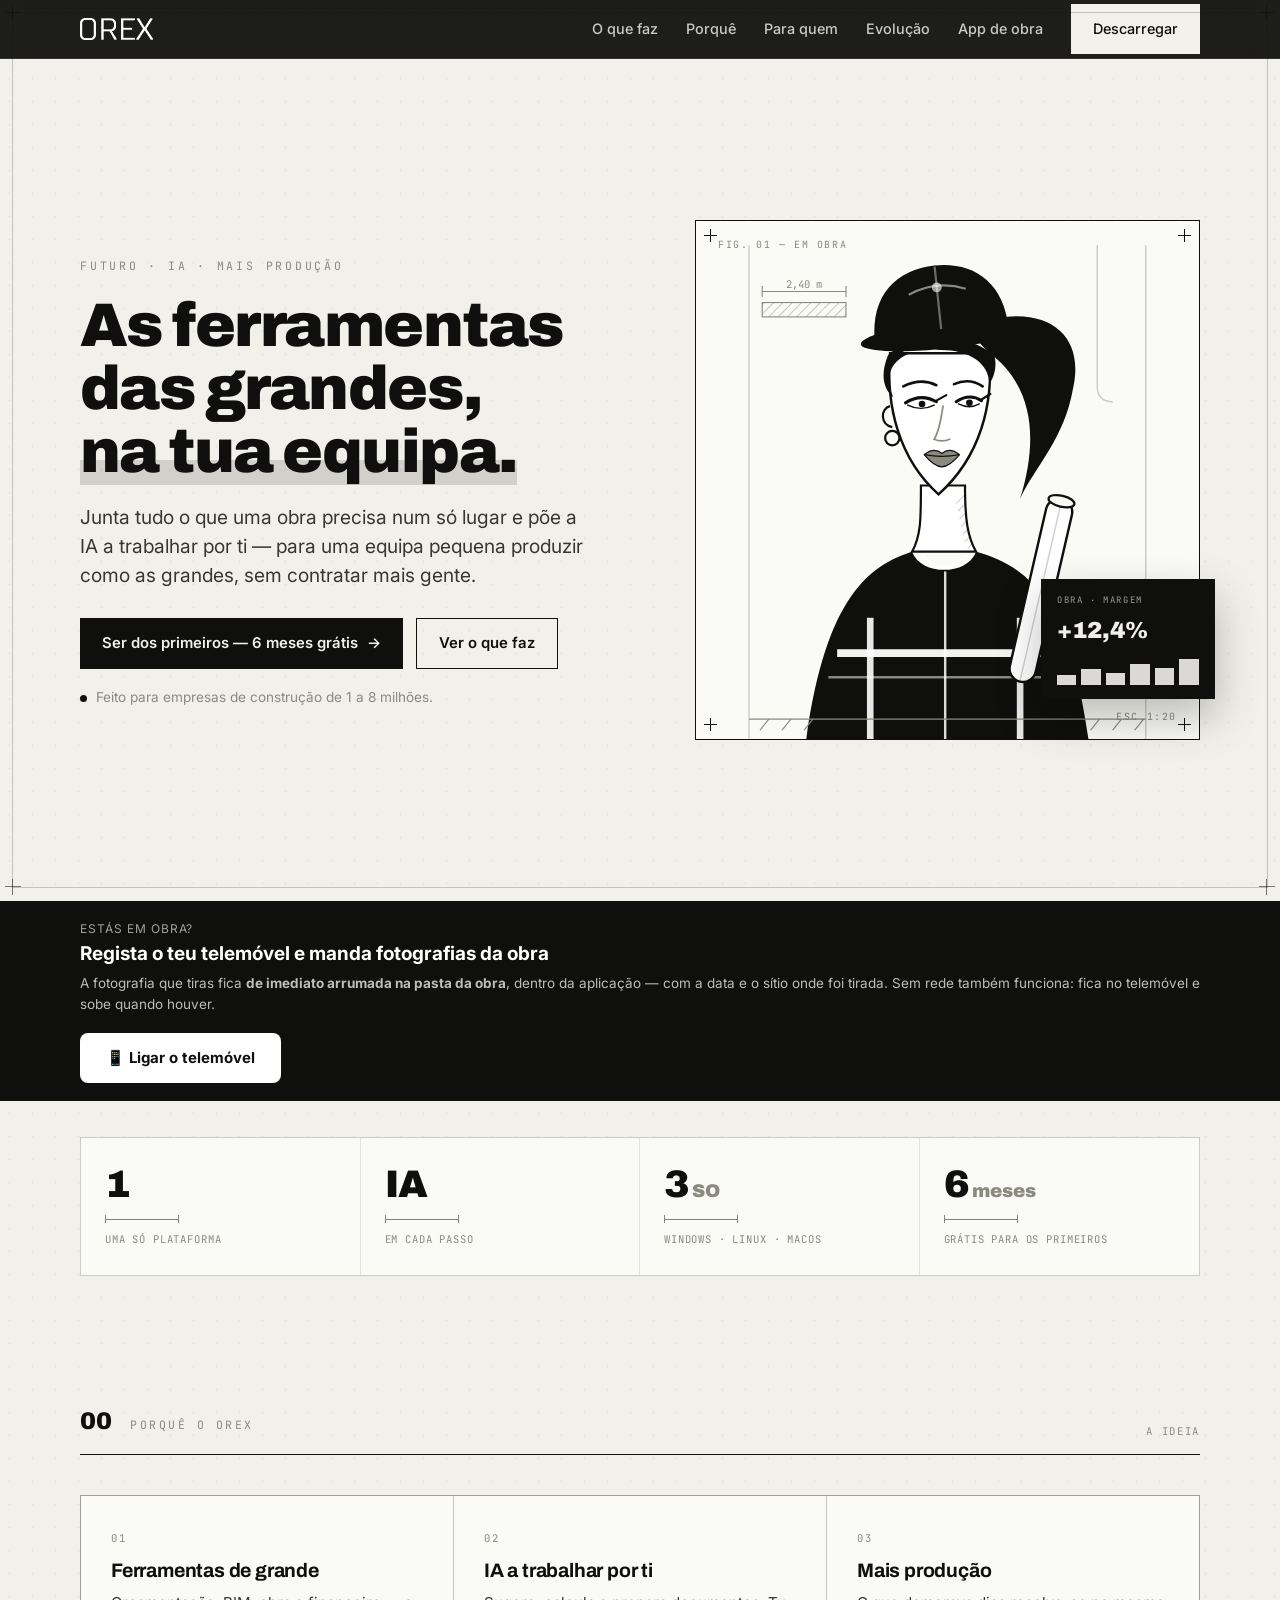
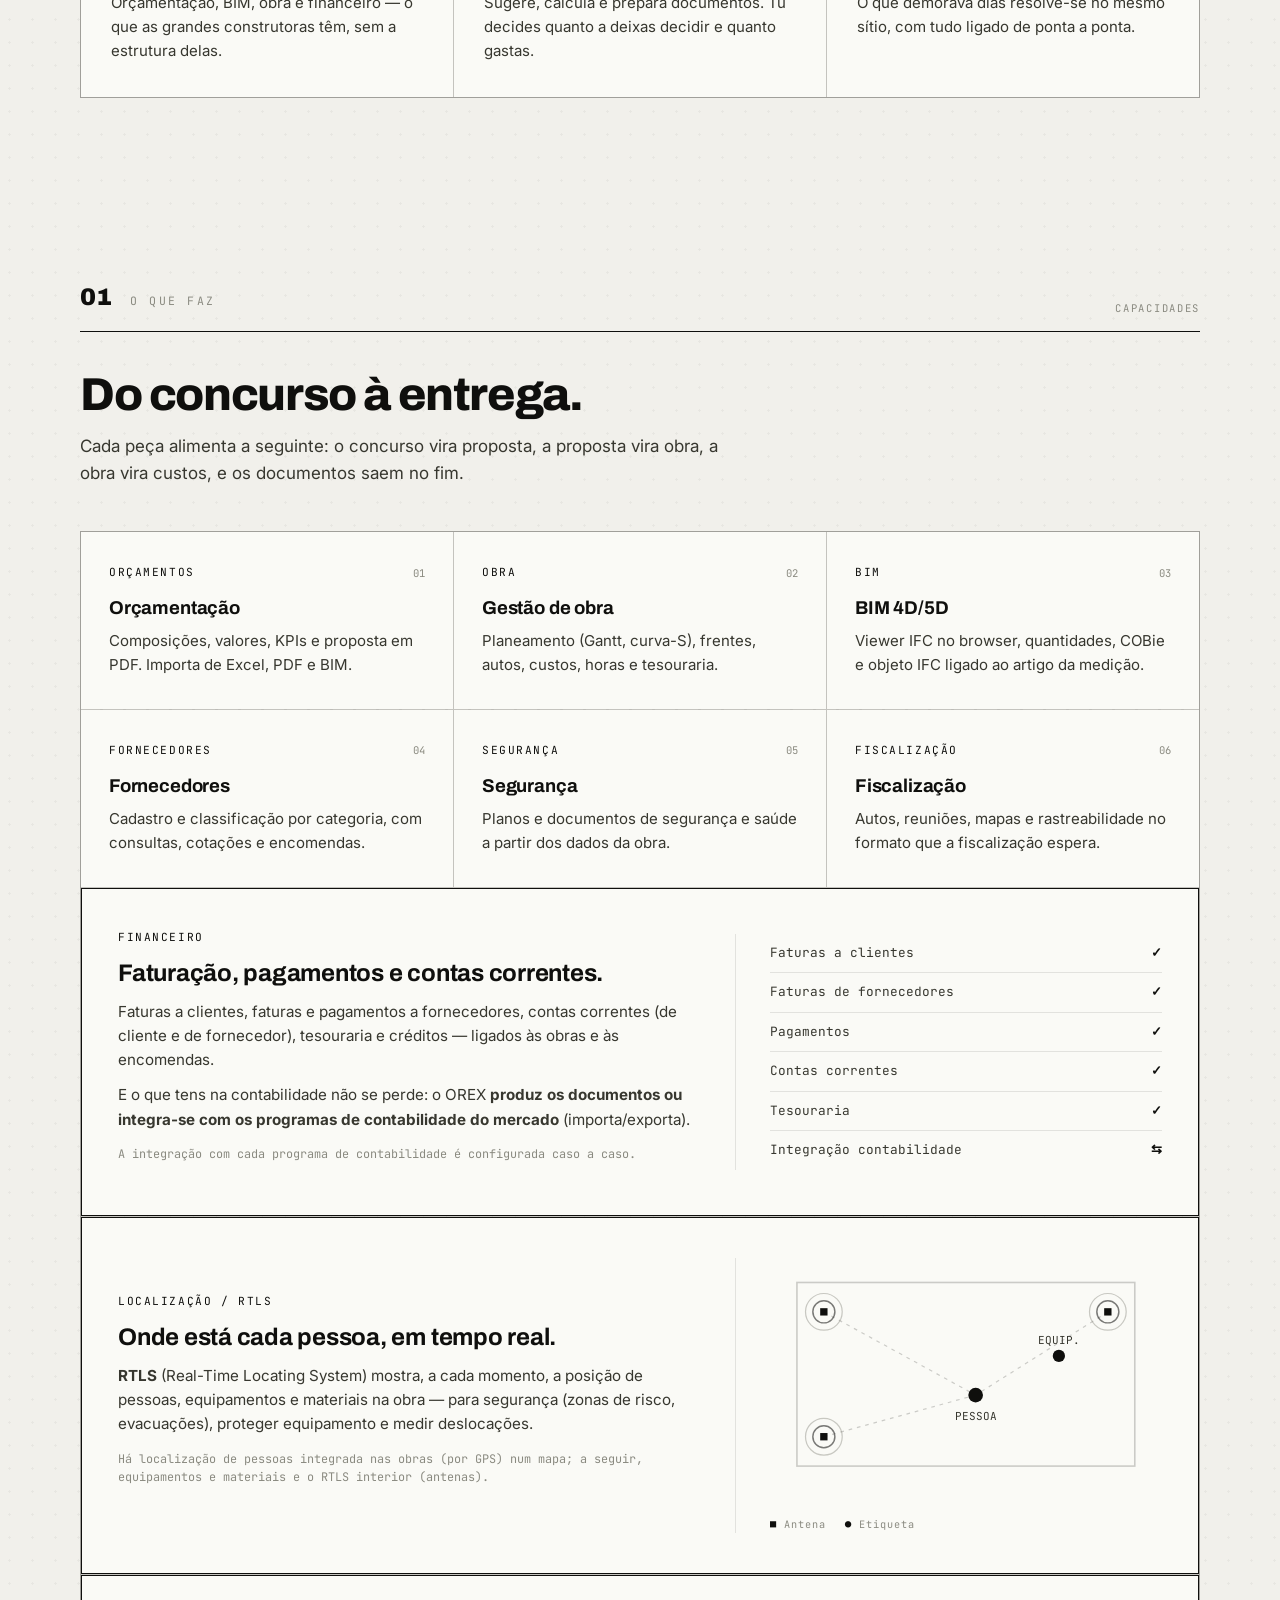
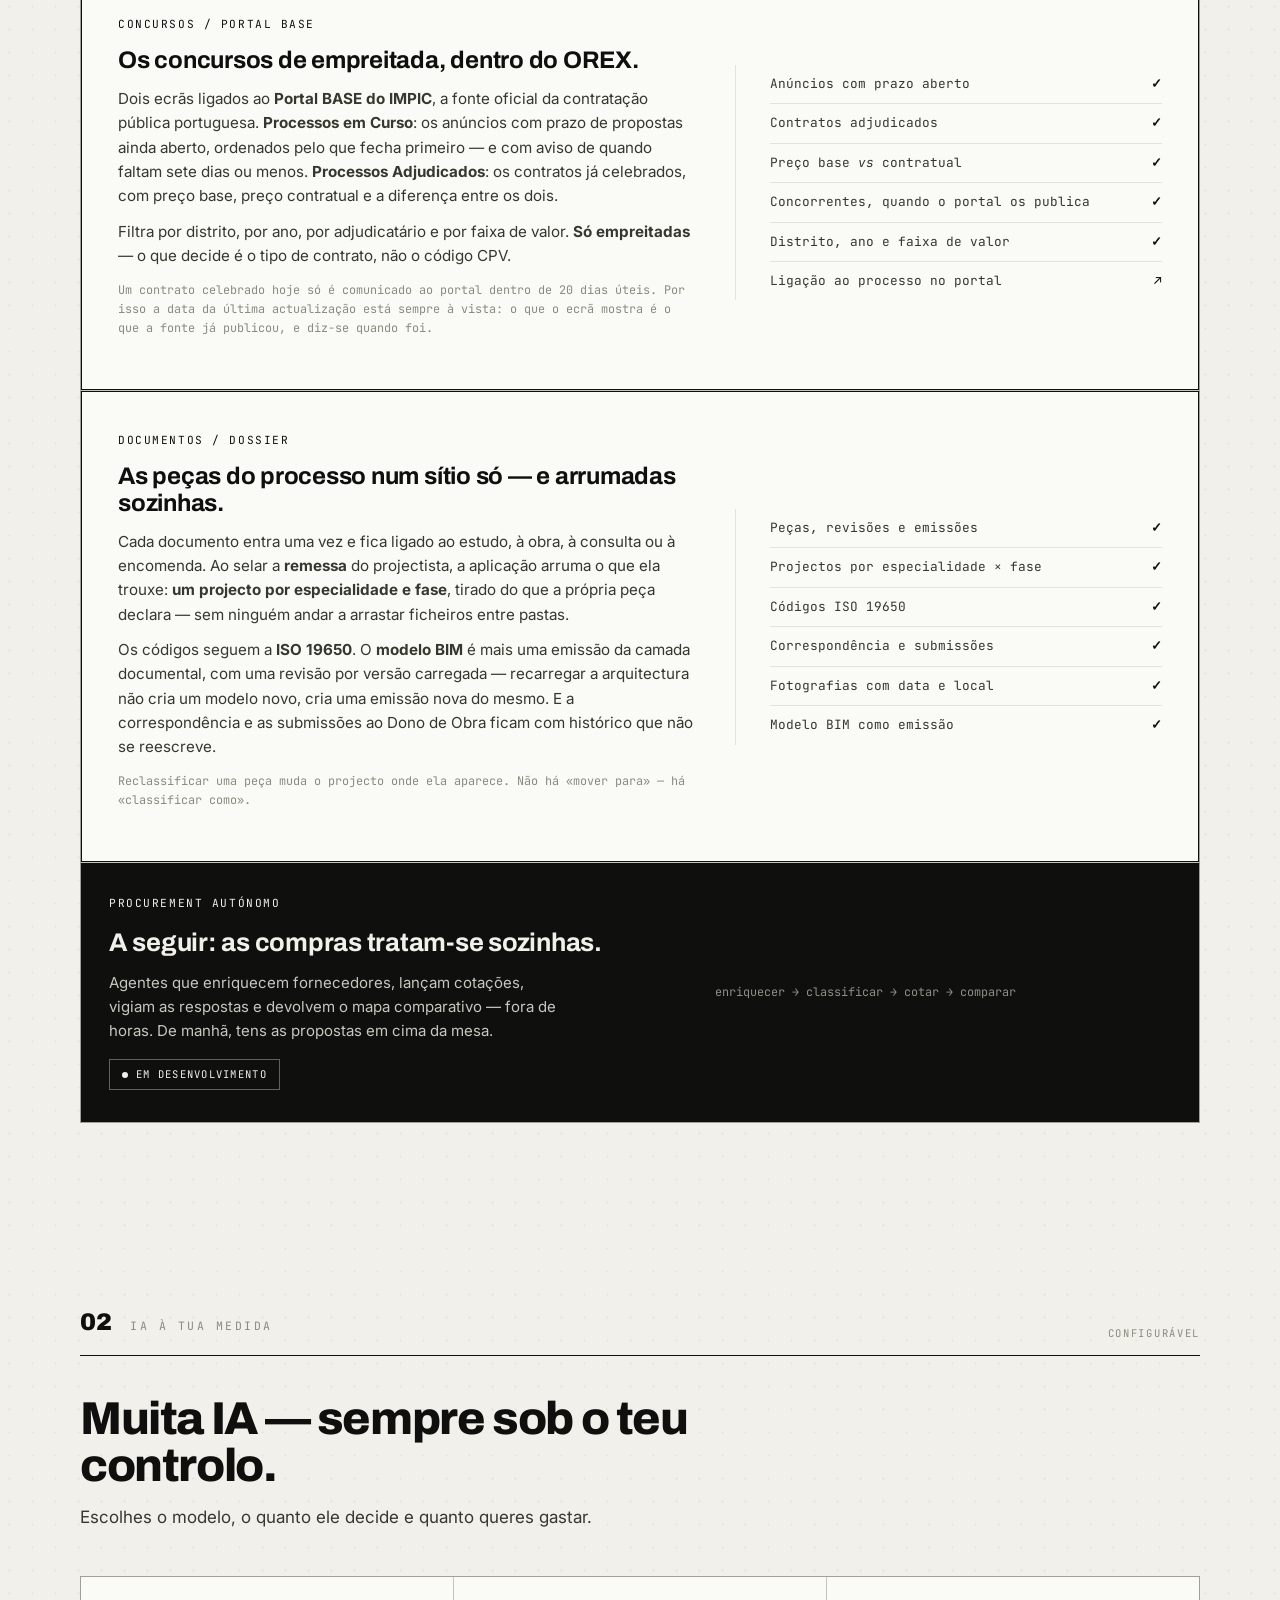
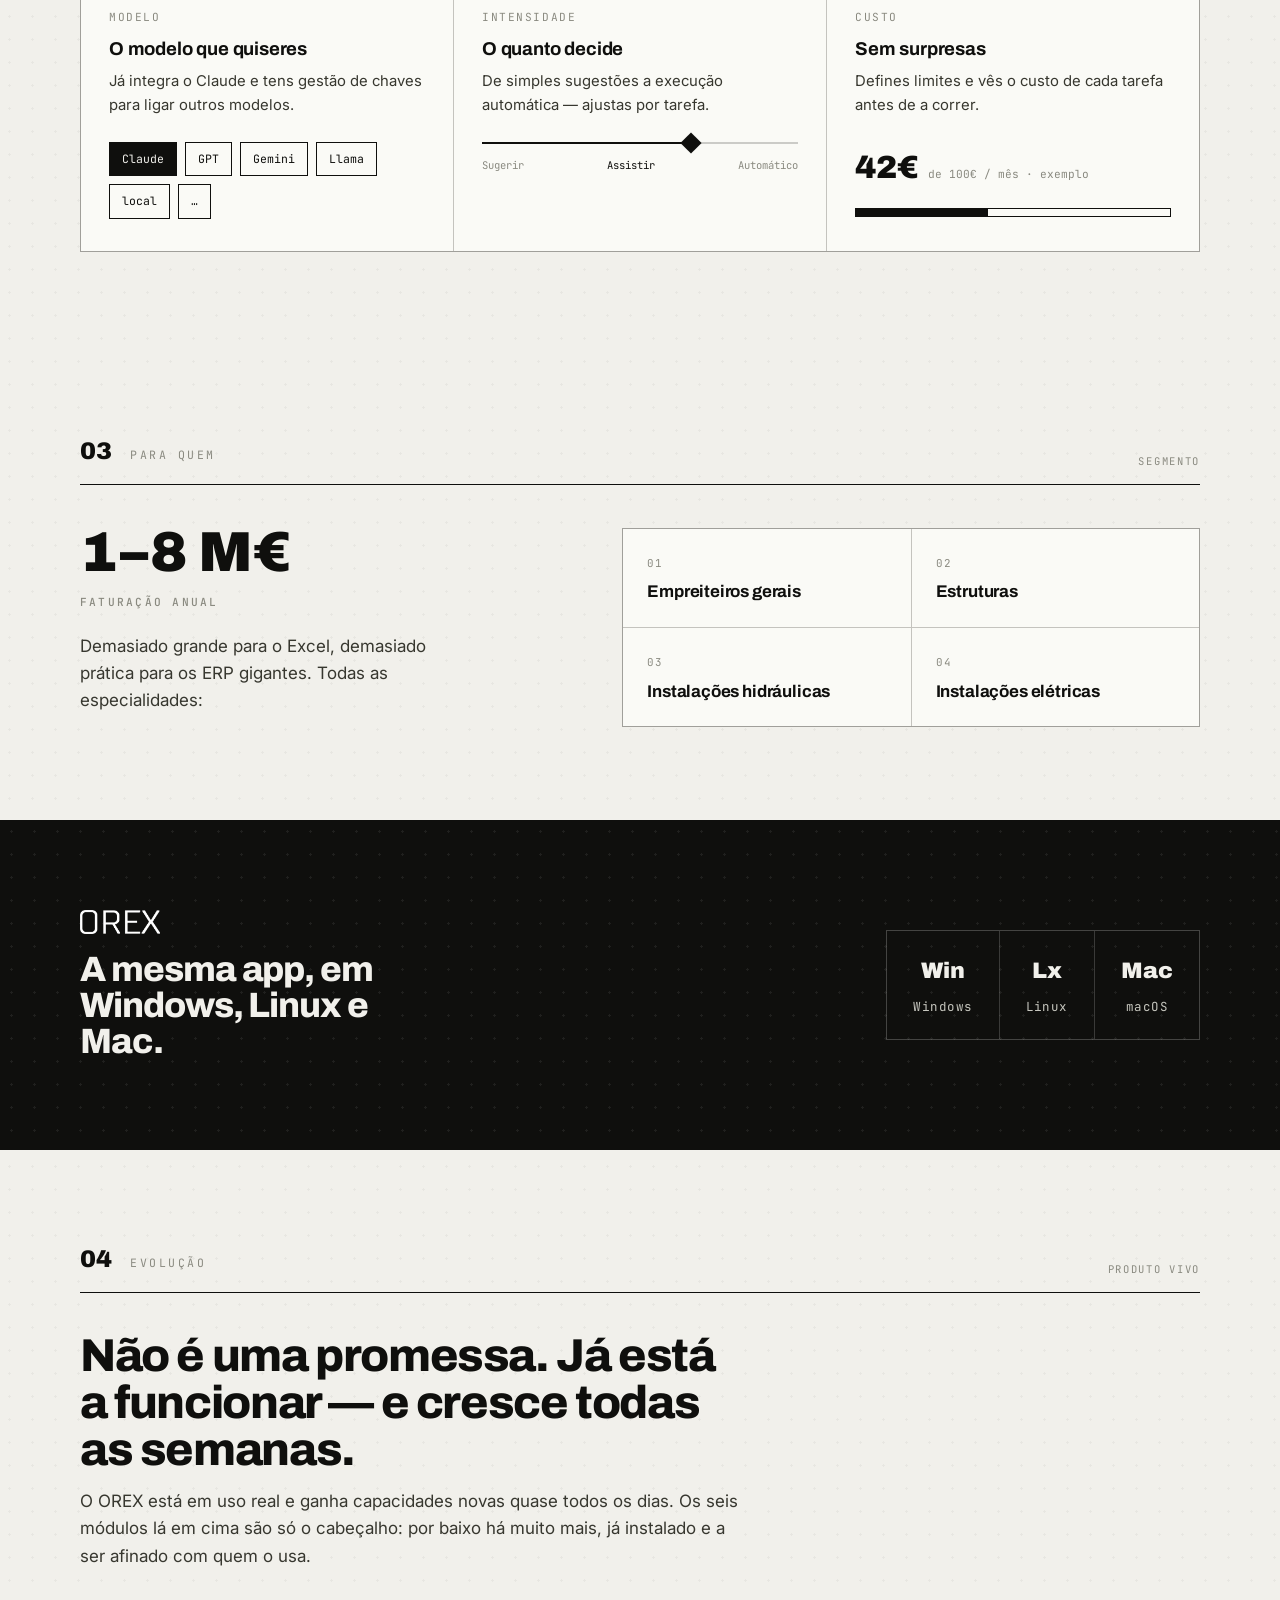
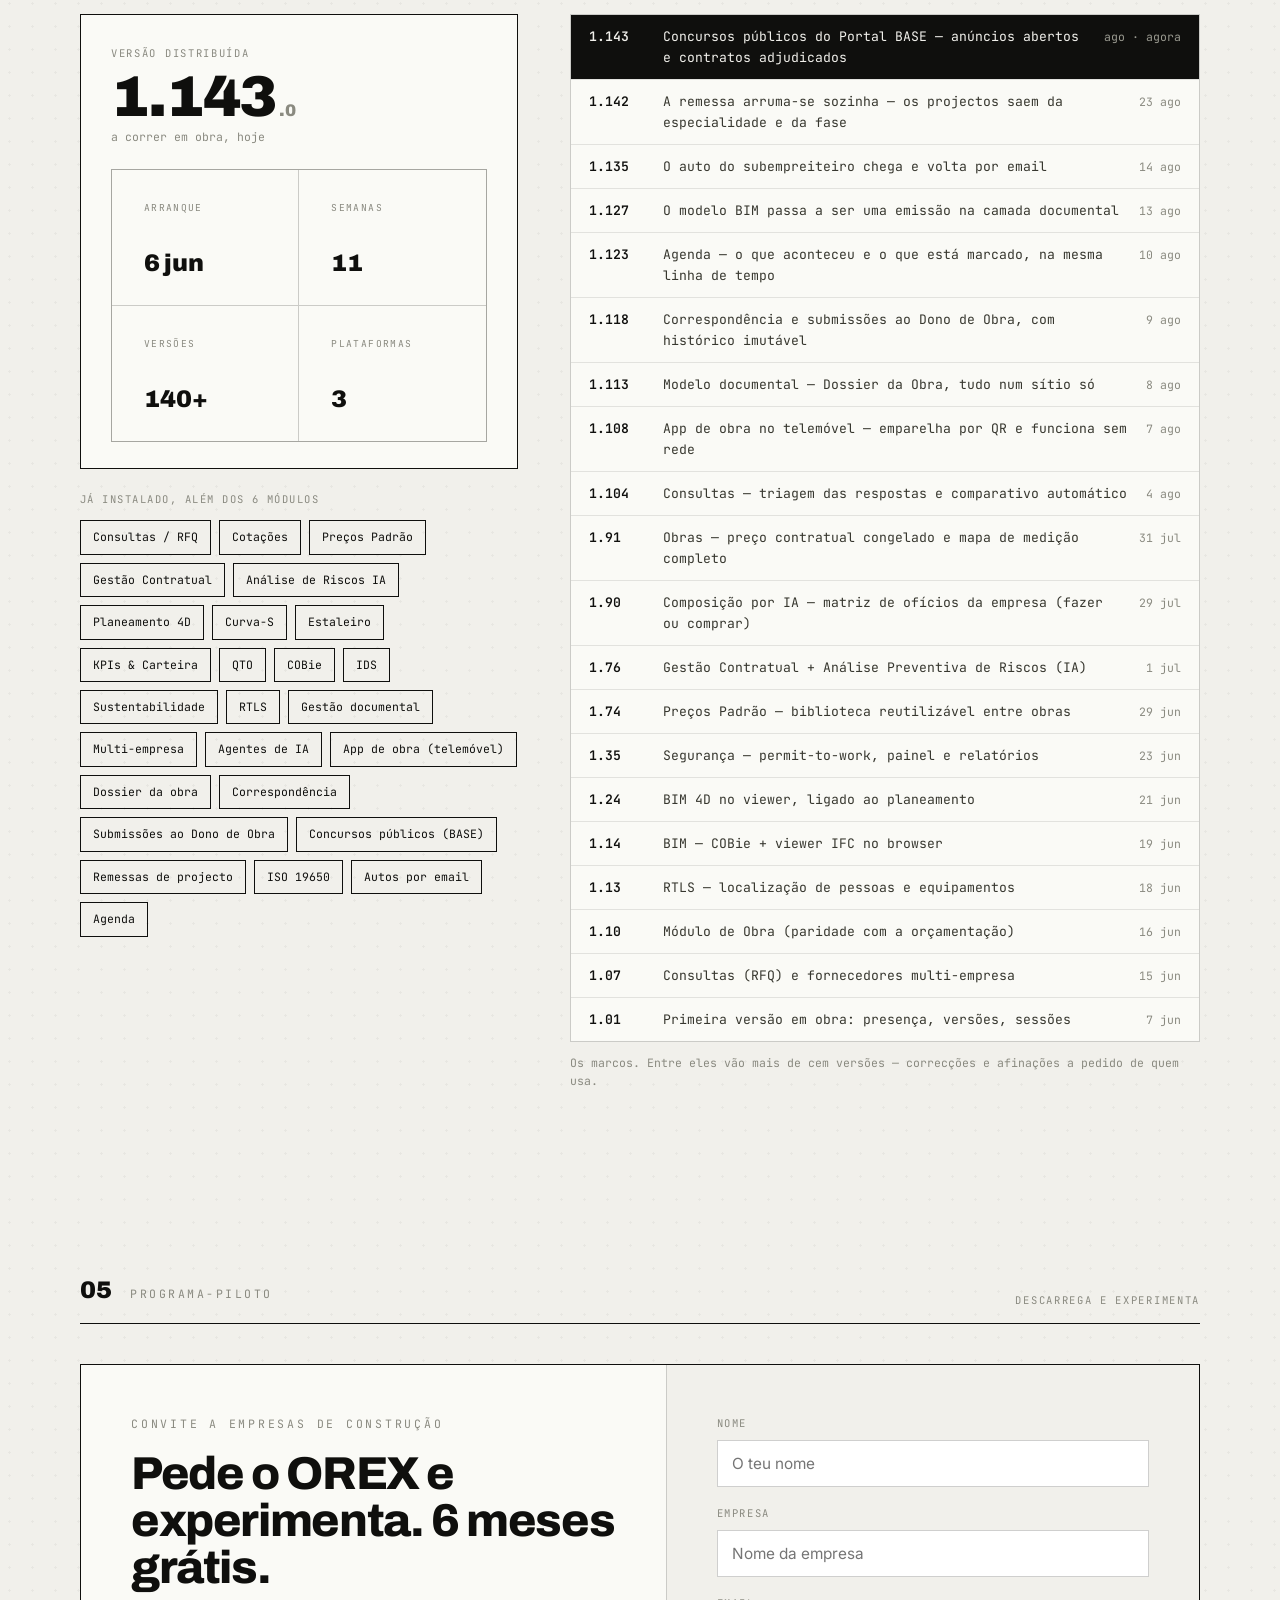
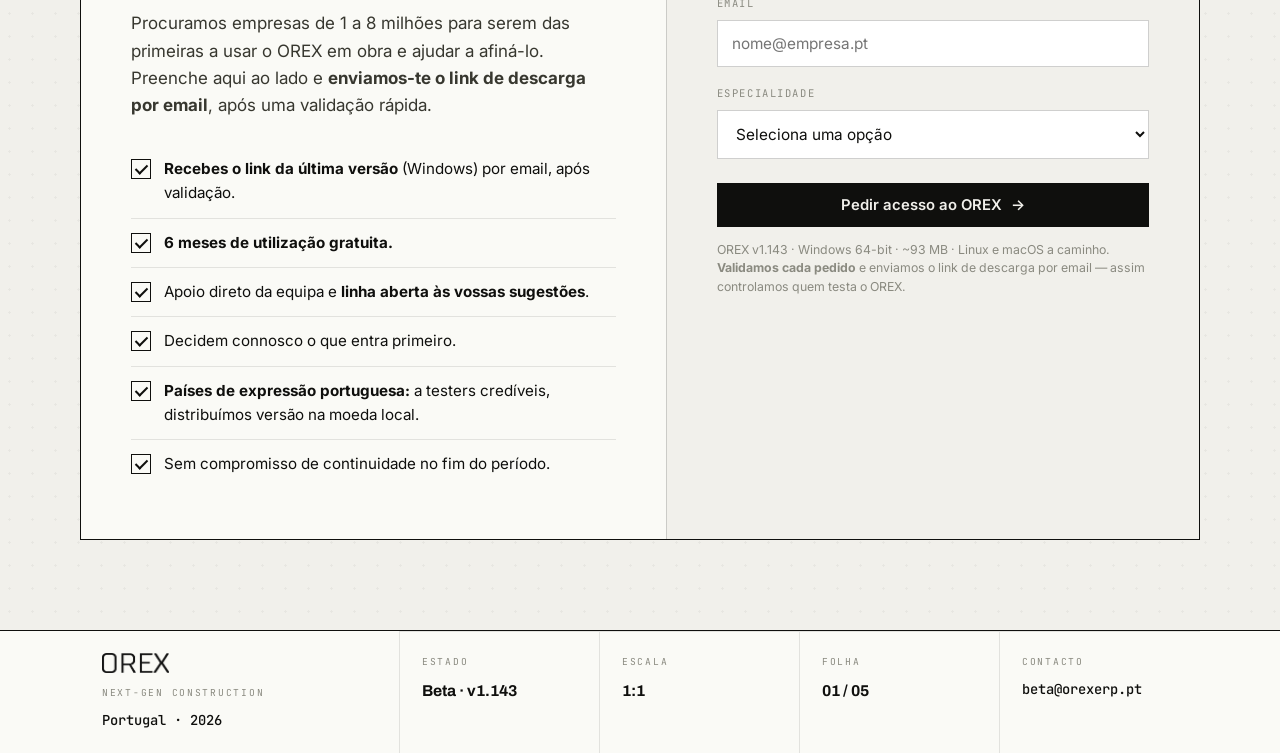
==== index.html @ 0cf7fa93 "site: a cronologia fica com os marcos, nao com todas as versoes Estavam 37 linhas, e a lista tinha d" ====
<!DOCTYPE html>
<html lang="pt-PT">
<head>
<meta charset="UTF-8" />
<meta name="viewport" content="width=device-width, initial-scale=1.0" />
<title>OREX — As ferramentas das grandes, na tua equipa</title>
<meta name="description" content="OREX junta concursos públicos, orçamentação, BIM, fornecedores, obra, documentos, financeiro e fiscalização num só lugar, com IA — para uma equipa pequena produzir como as grandes. Programa-piloto: 6 meses grátis." />
<!-- Formulario (Nome/Empresa/Email/Especialidade) faz POST no-cors para um Apps Script (/exec) que envia email a beta@orexerp.pt; a seguir arranca a descarga do bucket publico Supabase (chave fixa OREX-ERP-Setup-latest.exe). Figura = ilustracao SVG. -->

<link rel="preconnect" href="https://fonts.googleapis.com" />
<link rel="preconnect" href="https://fonts.gstatic.com" crossorigin />
<link href="https://fonts.googleapis.com/css2?family=Archivo:wght@500;600;700;800;900&family=Archivo+Expanded:wght@600;700;800;900&family=Inter:wght@400;500;600&family=JetBrains+Mono:wght@400;500;600&display=swap" rel="stylesheet" />

<style>
  :root{
    --paper:#F1F0EB; --paper-2:#FAFAF6; --ink:#0F0F0D; --ink-2:#37372F; --steel:#8A8A80;
    --line:rgba(15,15,13,0.20); --line-2:rgba(15,15,13,0.10); --grid:rgba(15,15,13,0.045);
    --max:1200px;
  }
  *{box-sizing:border-box;}
  html{scroll-behavior:smooth;}
  body{margin:0;color:var(--ink);background-color:var(--paper);background-image:radial-gradient(var(--grid) 1.1px, transparent 1.1px);background-size:23px 23px;background-position:-2px -2px;font-family:"Inter",system-ui,sans-serif;font-size:17px;line-height:1.6;-webkit-font-smoothing:antialiased;overflow-x:hidden;}
  a{color:inherit;} img,svg{display:block;}
  .wrap{max-width:var(--max);margin:0 auto;padding:0 40px;}
  .exp{font-family:"Archivo Expanded","Archivo",sans-serif;}
  h1,h2,h3{font-family:"Archivo",sans-serif;margin:0;line-height:1.02;letter-spacing:-0.025em;}
  h1{font-weight:900;font-size:clamp(2.3rem,4.8vw,3.9rem);}
  h2{font-weight:800;font-size:clamp(1.8rem,3.6vw,2.9rem);letter-spacing:-0.03em;}
  h3{font-weight:700;font-size:1.16rem;letter-spacing:-0.01em;line-height:1.12;}
  p{margin:0 0 1rem;}
  .lead{font-size:clamp(1.04rem,1.5vw,1.24rem);color:var(--ink-2);max-width:42ch;line-height:1.5;}
  .eyebrow{font-family:"JetBrains Mono",monospace;font-size:0.72rem;letter-spacing:0.24em;text-transform:uppercase;color:var(--steel);}

  .sheet{position:fixed;inset:12px;border:1px solid var(--line);pointer-events:none;z-index:90;}
  .sheet i{position:absolute;width:16px;height:16px;}
  .sheet i::before,.sheet i::after{content:"";position:absolute;background:var(--ink);opacity:0.55;}
  .sheet i::before{left:7px;top:0;width:1px;height:16px;} .sheet i::after{top:7px;left:0;height:1px;width:16px;}
  .sheet .tl{left:-8px;top:-8px;} .sheet .tr{right:-8px;top:-8px;} .sheet .bl{left:-8px;bottom:-8px;} .sheet .br{right:-8px;bottom:-8px;}

  nav{position:sticky;top:0;z-index:80;background:rgba(15,15,13,0.94);backdrop-filter:blur(10px);border-bottom:1px solid rgba(255,255,255,0.10);}
  .nav-in{display:flex;align-items:center;justify-content:space-between;height:58px;}
  .logo{height:22px;width:auto;}
  .nav-links{display:flex;gap:28px;align-items:center;}
  .nav-links a{text-decoration:none;font-size:0.9rem;color:#c9c9c5;font-weight:500;}
  .nav-links a:hover{color:#fff;}

  .btn{font-family:"Inter",sans-serif;font-weight:600;font-size:0.93rem;border:none;cursor:pointer;text-decoration:none;display:inline-flex;align-items:center;gap:9px;padding:13px 22px;transition:transform .15s ease,background .15s ease,color .15s ease;}
  .btn-primary{background:var(--ink);color:var(--paper);}
  .btn-primary:hover{transform:translateY(-2px);}
  .btn-primary .arrow{transition:transform .18s ease;}
  .btn-primary:hover .arrow{transform:translateX(4px);}
  nav .btn-primary{background:var(--paper);color:var(--ink);}
  nav .btn-primary:hover{background:#fff;}
  .btn-ghost{background:transparent;color:var(--ink);border:1px solid var(--ink);}
  .btn-ghost:hover{background:var(--ink);color:var(--paper);}

  section{padding:90px 0;position:relative;}

  /* HERO — fits one screen */
  .hero{padding:20px 0;display:flex;align-items:center;min-height:calc(100vh - 58px);min-height:calc(100svh - 58px);}
  .hero-grid{display:grid;grid-template-columns:1.06fr 0.94fr;gap:46px;align-items:center;width:100%;}
  .hero .eyebrow{display:inline-block;margin-bottom:20px;}
  .hero h1{margin-bottom:20px;}
  .hero h1 .u{display:inline;background:linear-gradient(transparent 62%, rgba(15,15,13,0.14) 62%);}
  .hero-cta{display:flex;gap:13px;flex-wrap:wrap;margin-top:28px;}
  .hero-note{margin-top:18px;font-size:0.85rem;color:var(--steel);display:flex;align-items:center;gap:9px;}
  .hero-note .dot{width:7px;height:7px;border-radius:50%;background:var(--ink);}

  .plate{position:relative;border:1px solid var(--ink);background:var(--paper-2);height:clamp(300px,calc(100svh - 175px),520px);}
  .plate .reg{position:absolute;width:13px;height:13px;z-index:3;}
  .plate .reg::before,.plate .reg::after{content:"";position:absolute;background:var(--ink);}
  .plate .reg::before{left:6px;top:0;width:1px;height:13px;} .plate .reg::after{top:6px;left:0;height:1px;width:13px;}
  .plate .reg.a{left:8px;top:8px;} .plate .reg.b{right:8px;top:8px;} .plate .reg.c{left:8px;bottom:8px;} .plate .reg.d{right:8px;bottom:8px;}
  .plate svg{width:100%;height:100%;display:block;}
  .plate .tag{position:absolute;z-index:3;font-family:"JetBrains Mono",monospace;font-size:0.62rem;letter-spacing:0.16em;text-transform:uppercase;color:var(--steel);}
  .plate .tag.tl{left:22px;top:16px;} .plate .tag.br{right:22px;bottom:14px;}
  .mini{position:absolute;right:-16px;bottom:40px;width:174px;background:var(--ink);color:var(--paper);padding:14px 16px;box-shadow:0 18px 44px rgba(0,0,0,0.26);z-index:4;}
  .mini .t{font-family:"JetBrains Mono",monospace;font-size:0.56rem;letter-spacing:0.18em;text-transform:uppercase;color:#9a9a90;}
  .mini .n{font-family:"Archivo Expanded","Archivo",sans-serif;font-weight:900;font-size:1.45rem;margin-top:5px;}
  .mini .bars{display:flex;align-items:flex-end;gap:5px;height:26px;margin-top:10px;}
  .mini .bars i{flex:1;background:var(--paper);opacity:0.9;}

  .metricsec{padding:36px 0;}
  .metrics{display:grid;grid-template-columns:repeat(4,1fr);border:1px solid var(--line);background:var(--paper-2);}
  .metric{padding:28px 24px;border-right:1px solid var(--line-2);}
  .metric:last-child{border-right:none;}
  .metric .val{font-family:"Archivo Expanded","Archivo",sans-serif;font-weight:900;font-size:2.4rem;line-height:0.95;letter-spacing:-0.02em;}
  .metric .val .u{color:var(--steel);font-size:1.15rem;letter-spacing:0;}
  .metric .dim{display:flex;align-items:center;margin:13px 0 9px;max-width:74px;}
  .metric .dim .ln{flex:1;height:1px;background:var(--ink);opacity:0.5;}
  .metric .dim .tk{width:1px;height:8px;background:var(--ink);opacity:0.5;}
  .metric .cap{font-family:"JetBrains Mono",monospace;font-size:0.66rem;letter-spacing:0.08em;text-transform:uppercase;color:var(--steel);line-height:1.4;}

  .tab{display:flex;align-items:flex-end;justify-content:space-between;border-bottom:1px solid var(--ink);padding-bottom:14px;margin-bottom:40px;}
  .tab .l{display:flex;align-items:baseline;gap:18px;}
  .tab .sheet-no{font-family:"Archivo Expanded","Archivo",sans-serif;font-weight:900;font-size:1.5rem;}
  .tab .ttl{font-family:"JetBrains Mono",monospace;font-size:0.72rem;letter-spacing:0.22em;text-transform:uppercase;color:var(--steel);}
  .tab .r{font-family:"JetBrains Mono",monospace;font-size:0.66rem;letter-spacing:0.16em;text-transform:uppercase;color:var(--steel);}
  .sec-head{max-width:60ch;margin-bottom:44px;}
  .sec-head h2{margin-bottom:14px;} .sec-head p{color:var(--ink-2);}

  .values{display:grid;grid-template-columns:repeat(3,1fr);gap:1px;background:var(--line);border:1px solid var(--line);}
  .value{background:var(--paper-2);padding:34px 30px;transition:background .2s ease;}
  .value:hover{background:#fff;}
  .value .vn{font-family:"JetBrains Mono",monospace;font-size:0.66rem;letter-spacing:0.16em;color:var(--steel);}
  .value h3{margin:13px 0 9px;font-size:1.22rem;}
  .value p{color:var(--ink-2);font-size:0.94rem;margin:0;}

  .modules{display:grid;grid-template-columns:repeat(3,1fr);gap:1px;background:var(--line);border:1px solid var(--line);}
  .mod{background:var(--paper-2);padding:32px 28px;transition:background .2s ease;}
  .mod:hover{background:#fff;}
  .mod .top{display:flex;justify-content:space-between;align-items:center;margin-bottom:16px;}
  .mod .code{font-family:"JetBrains Mono",monospace;font-size:0.7rem;letter-spacing:0.14em;color:var(--ink);}
  .mod .idx{font-family:"JetBrains Mono",monospace;font-size:0.66rem;color:var(--steel);}
  .mod h3{margin-bottom:10px;} .mod p{color:var(--ink-2);font-size:0.94rem;margin:0;}
  .mod.feature{grid-column:1 / -1;background:var(--ink);color:var(--paper);display:grid;grid-template-columns:1.25fr 1fr;gap:36px;align-items:center;}
  .mod.feature:hover{background:#000;}
  .mod.feature .code,.mod.feature h3{color:var(--paper);}
  .mod.feature p{color:#c7c7bf;max-width:50ch;margin:0;}
  .mod.feature .feat{font-family:"JetBrains Mono",monospace;font-size:0.74rem;color:#8f8f86;}
  .mod.feature .pill{display:inline-flex;align-items:center;gap:8px;font-family:"JetBrains Mono",monospace;font-size:0.66rem;letter-spacing:0.12em;text-transform:uppercase;color:var(--paper);border:1px solid rgba(255,255,255,0.34);padding:6px 12px;margin-top:16px;}
  .mod.feature .pill .dot{width:6px;height:6px;border-radius:50%;background:var(--paper);}

  .band{grid-column:1 / -1;background:var(--paper-2);border:1px solid var(--ink);display:grid;grid-template-columns:1.15fr 0.85fr;gap:40px;align-items:center;padding:40px 36px;}
  .band .code{font-family:"JetBrains Mono",monospace;font-size:0.7rem;letter-spacing:0.14em;color:var(--ink);margin-bottom:13px;}
  .band h3{font-size:1.5rem;margin-bottom:13px;}
  .band p{color:var(--ink-2);font-size:0.95rem;margin:0 0 11px;}
  .band .note{font-family:"JetBrains Mono",monospace;font-size:0.74rem;color:var(--steel);margin-top:13px;line-height:1.6;}
  .band .diag{border-left:1px solid var(--line-2);padding-left:34px;}
  .band .diag svg{width:100%;height:auto;}
  .band .diag .lg{font-family:"JetBrains Mono",monospace;font-size:0.64rem;letter-spacing:0.1em;color:var(--steel);display:flex;gap:18px;margin-top:14px;}
  .band .diag .lg b{color:var(--ink);font-weight:600;}
  .band .ledger{font-family:"JetBrains Mono",monospace;font-size:0.8rem;}
  .band .ledger div{display:flex;justify-content:space-between;align-items:center;padding:9px 0;border-top:1px solid var(--line-2);color:var(--ink-2);}
  .band .ledger div:first-child{border-top:none;}
  .band .ledger b{color:var(--ink);}

  .ai-grid{display:grid;grid-template-columns:repeat(3,1fr);gap:1px;background:var(--line);border:1px solid var(--line);}
  .ai-card{background:var(--paper-2);padding:32px 28px;}
  .ai-card .code{font-family:"JetBrains Mono",monospace;font-size:0.7rem;letter-spacing:0.14em;color:var(--steel);margin-bottom:13px;}
  .ai-card h3{margin-bottom:10px;} .ai-card p{color:var(--ink-2);font-size:0.93rem;margin:0 0 24px;}
  .chips{display:flex;flex-wrap:wrap;gap:8px;}
  .chip{font-family:"JetBrains Mono",monospace;font-size:0.72rem;border:1px solid var(--ink);padding:7px 12px;color:var(--ink);}
  .chip.on{background:var(--ink);color:var(--paper);}
  .slider .track{position:relative;height:2px;background:var(--line);margin:22px 0 13px;}
  .slider .fill{position:absolute;left:0;top:0;height:2px;width:66%;background:var(--ink);}
  .slider .knob{position:absolute;left:66%;top:50%;width:15px;height:15px;background:var(--ink);transform:translate(-50%,-50%) rotate(45deg);}
  .slider .ticks{display:flex;justify-content:space-between;font-family:"JetBrains Mono",monospace;font-size:0.66rem;color:var(--steel);}
  .slider .ticks span.on{color:var(--ink);}
  .cost{display:flex;align-items:baseline;gap:10px;}
  .cost .big{font-family:"Archivo Expanded","Archivo",sans-serif;font-weight:900;font-size:2rem;}
  .cost .lbl{font-family:"JetBrains Mono",monospace;font-size:0.7rem;color:var(--steel);}
  .cost-bar{height:9px;border:1px solid var(--ink);margin-top:15px;position:relative;}
  .cost-bar::after{content:"";position:absolute;left:0;top:0;bottom:0;width:42%;background:var(--ink);}

  .target{display:grid;grid-template-columns:0.92fr 1.08fr;gap:50px;align-items:center;}
  .target .band-num{font-family:"Archivo Expanded","Archivo",sans-serif;font-weight:900;font-size:clamp(2.4rem,4.4vw,3.8rem);line-height:1.0;}
  .target .band-num small{display:block;font-family:"JetBrains Mono",monospace;font-weight:500;font-size:0.7rem;letter-spacing:0.2em;text-transform:uppercase;color:var(--steel);margin-top:16px;}
  .sectors{display:grid;grid-template-columns:1fr 1fr;gap:1px;background:var(--line);border:1px solid var(--line);}
  .sector{background:var(--paper-2);padding:26px 24px;transition:background .2s ease;}
  .sector:hover{background:#fff;}
  .sector .n{font-family:"JetBrains Mono",monospace;font-size:0.68rem;color:var(--steel);letter-spacing:0.12em;}
  .sector h3{margin-top:10px;font-size:1.06rem;}

  .platform{background-color:var(--ink);color:var(--paper);background-image:radial-gradient(rgba(255,255,255,0.07) 1.1px, transparent 1.1px);background-size:23px 23px;}
  .platform-in{display:flex;align-items:center;justify-content:space-between;gap:44px;flex-wrap:wrap;}
  .platform .left{max-width:30ch;}
  .platform .logo-w{height:24px;margin-bottom:18px;}
  .platform h2{color:var(--paper);font-size:clamp(1.6rem,3vw,2.2rem);}
  .platform .os{display:flex;border:1px solid rgba(255,255,255,0.22);}
  .platform .os div{font-family:"JetBrains Mono",monospace;font-size:0.78rem;letter-spacing:0.12em;color:#c7c7bf;text-align:center;padding:22px 26px;border-right:1px solid rgba(255,255,255,0.18);}
  .platform .os div:last-child{border-right:none;}
  .platform .os div b{display:block;font-family:"Archivo Expanded","Archivo",sans-serif;font-weight:900;font-size:1.4rem;color:var(--paper);margin-bottom:8px;letter-spacing:0;}

  .offer-card{background:var(--paper-2);border:1px solid var(--ink);display:grid;grid-template-columns:1.1fr 1fr;overflow:hidden;}
  .offer-left{padding:50px;border-right:1px solid var(--line);}
  .offer-left .eyebrow{display:block;margin-bottom:18px;} .offer-left h2{margin-bottom:18px;} .offer-left p{color:var(--ink-2);max-width:42ch;}
  .offer-perks{list-style:none;padding:0;margin:26px 0 0;}
  .offer-perks li{display:flex;gap:13px;align-items:flex-start;padding:12px 0;font-size:0.95rem;border-top:1px solid var(--line-2);}
  .offer-perks li:first-child{border-top:none;}
  .offer-perks li .chk{flex:none;width:20px;height:20px;border:1.5px solid var(--ink);position:relative;margin-top:2px;}
  .offer-perks li .chk::after{content:"";position:absolute;left:6px;top:2px;width:5px;height:10px;border:solid var(--ink);border-width:0 2px 2px 0;transform:rotate(45deg);}
  .offer-right{padding:50px;background:var(--paper);}
  .field{margin-bottom:18px;}
  .field label{display:block;font-family:"JetBrains Mono",monospace;font-size:0.66rem;letter-spacing:0.15em;text-transform:uppercase;color:var(--steel);margin-bottom:8px;}
  .field input,.field select{width:100%;padding:13px 14px;border:1px solid var(--line);background:#fff;font-family:"Inter",sans-serif;font-size:0.96rem;color:var(--ink);}
  .field input:focus,.field select:focus{outline:none;border-color:var(--ink);}
  .form-msg{margin-top:6px;padding:14px 16px;font-size:0.92rem;display:none;}
  .form-msg.ok{display:block;background:var(--ink);border:1px solid var(--ink);color:var(--paper);}
  .form-msg.err{display:block;background:#fff;border:1px solid var(--steel);color:var(--ink-2);}
  .offer-right .btn-primary{width:100%;justify-content:center;margin-top:6px;}
  .fineprint{font-size:0.77rem;color:var(--steel);margin-top:14px;line-height:1.5;}
  .dl-panel{display:flex;flex-direction:column;justify-content:center;height:100%;}
  .dl-badge{font-family:"JetBrains Mono",monospace;font-size:0.66rem;letter-spacing:0.15em;text-transform:uppercase;color:var(--steel);}
  .dl-ver{font-family:"Archivo Expanded","Archivo",sans-serif;font-weight:900;font-size:2.6rem;line-height:1;margin:8px 0 22px;letter-spacing:-0.02em;}
  .dl-ver strong{color:var(--ink);}
  .offer-right .dl-btn{width:100%;justify-content:center;font-size:1rem;padding:16px 22px;}

  footer{border-top:1px solid var(--ink);background:var(--paper-2);}
  .titleblock{display:grid;grid-template-columns:1.6fr 1fr 1fr 1fr 1fr;}
  .titleblock .cell{padding:22px 22px;border-right:1px solid var(--line-2);border-top:1px solid var(--line-2);}
  .titleblock .cell:first-child{border-top:none;} .titleblock .cell:last-child{border-right:none;}
  .titleblock .k{font-family:"JetBrains Mono",monospace;font-size:0.6rem;letter-spacing:0.18em;text-transform:uppercase;color:var(--steel);margin-bottom:9px;}
  .titleblock .v{font-family:"Archivo",sans-serif;font-weight:700;font-size:0.98rem;}
  .titleblock .brandcell .logo{height:20px;margin-bottom:12px;}
  .titleblock .v.mono{font-family:"JetBrains Mono",monospace;font-weight:500;font-size:0.86rem;}

  /* EVOLUÇÃO — produto vivo + registo de versões */
  .evo{display:grid;grid-template-columns:0.82fr 1.18fr;gap:52px;align-items:start;}
  .evo .now{border:1px solid var(--ink);background:var(--paper-2);padding:30px 30px 26px;}
  .evo .now .rel{font-family:"JetBrains Mono",monospace;font-size:0.66rem;letter-spacing:0.16em;text-transform:uppercase;color:var(--steel);}
  .evo .now .big{font-family:"Archivo Expanded","Archivo",sans-serif;font-weight:900;font-size:clamp(2.6rem,5vw,3.6rem);line-height:0.95;letter-spacing:-0.02em;margin:8px 0 4px;}
  .evo .now .big .u{color:var(--steel);font-size:1.05rem;letter-spacing:0;}
  .evo .now .sub{font-family:"JetBrains Mono",monospace;font-size:0.72rem;color:var(--steel);}
  .evo .now .split{display:grid;grid-template-columns:1fr 1fr;gap:1px;background:var(--line);border:1px solid var(--line);margin-top:22px;}
  .evo .now .split div{background:var(--paper-2);padding:15px 16px;}
  .evo .now .split .k{font-family:"JetBrains Mono",monospace;font-size:0.6rem;letter-spacing:0.14em;text-transform:uppercase;color:var(--steel);margin-bottom:6px;}
  .evo .now .split .n{font-family:"Archivo Expanded","Archivo",sans-serif;font-weight:900;font-size:1.5rem;line-height:1;}
  .evo .caps{margin-top:22px;}
  .evo .caps .lbl{font-family:"JetBrains Mono",monospace;font-size:0.66rem;letter-spacing:0.14em;text-transform:uppercase;color:var(--steel);margin-bottom:12px;}
  .vlog{font-family:"JetBrains Mono",monospace;font-size:0.82rem;border:1px solid var(--line);background:var(--paper-2);max-height:none;}
  .vlog .row{display:grid;grid-template-columns:58px 1fr auto;gap:16px;align-items:baseline;padding:11px 18px;border-top:1px solid var(--line-2);}
  .vlog .row:first-child{border-top:none;}
  .vlog .row .v{color:var(--ink);font-weight:600;}
  .vlog .row .d{color:var(--ink-2);white-space:normal;}
  .vlog .row .dt{color:var(--steel);font-size:0.72rem;white-space:nowrap;}
  .vlog .row.cur{background:var(--ink);}
  .vlog .row.cur .v,.vlog .row.cur .d,.vlog .row.cur .dt{color:var(--paper);}
  .vlog .row.cur .dt{color:#9a9a90;}
  .vlog-note{font-family:"JetBrains Mono",monospace;font-size:0.72rem;color:var(--steel);margin-top:12px;}

  .reveal{opacity:0;transform:translateY(22px);transition:opacity .7s cubic-bezier(.16,1,.3,1),transform .7s cubic-bezier(.16,1,.3,1);}
  .reveal.in{opacity:1;transform:none;}
  .draw{stroke-dasharray:var(--len);stroke-dashoffset:var(--len);animation:draw 1.3s ease forwards;}
  .pd1{animation-delay:.15s;} .pd2{animation-delay:.45s;} @keyframes draw{to{stroke-dashoffset:0;}}

  @media (max-width:960px){
    .wrap{padding:0 30px;}
    .hero{min-height:0;display:block;padding:34px 0;}
    .hero-grid,.target,.offer-card,.mod.feature,.band,.evo{grid-template-columns:1fr;}
    .plate{height:auto;} .plate svg{height:auto;}
    .modules,.ai-grid,.values{grid-template-columns:1fr 1fr;}
    .band .diag{border-left:none;border-top:1px solid var(--line-2);padding-left:0;padding-top:24px;max-width:360px;}
    .offer-left{border-right:none;border-bottom:1px solid var(--line);}
    .plate{order:-1;max-width:430px;margin:0 auto;}
    .nav-links a:not(.cta-nav){display:none;}
    section{padding:64px 0;}
    .titleblock{grid-template-columns:1fr 1fr;}
    .titleblock .cell:nth-child(2n){border-right:none;}
  }
  @media (max-width:560px){
    .wrap{padding:0 22px;} .sheet{inset:8px;}
    .modules,.ai-grid,.values,.sectors{grid-template-columns:1fr;}
    .metrics{grid-template-columns:1fr 1fr;}
    .metric:nth-child(2){border-right:none;}
    .metric:nth-child(1),.metric:nth-child(2){border-bottom:1px solid var(--line-2);}
    .offer-left,.offer-right{padding:32px 26px;}
    body{font-size:16px;} .mini{display:none;}
    .titleblock{grid-template-columns:1fr;} .titleblock .cell{border-right:none;}
  }
  @media (prefers-reduced-motion:reduce){*{animation:none!important;transition:none!important;}.reveal{opacity:1;transform:none;}.draw{stroke-dashoffset:0;}}
</style>
</head>
<body>

<div class="sheet" aria-hidden="true"><i class="tl"></i><i class="tr"></i><i class="bl"></i><i class="br"></i></div>

<nav>
  <div class="wrap nav-in">
    <img class="logo" src="[data-uri]" alt="OREX" />
    <div class="nav-links">
      <a href="#modulos">O que faz</a>
      <a href="#porque">Porquê</a>
      <a href="#paraquem">Para quem</a>
      <a href="#evolucao">Evolução</a>
      <!-- A app de obra e' publica de proposito: sem o QR de emparelhamento nao
           alcanca nada, e quem a instala antes de ter o codigo ja a tem pronta
           quando o receber. -->
      <a href="/app/">App de obra</a>
      <a class="cta-nav btn btn-primary" href="#beta">Descarregar</a>
    </div>
  </div>
</nav>

<header class="hero">
  <div class="wrap hero-grid">
    <div class="hero-copy">
      <span class="eyebrow">Futuro · IA · mais produção</span>
      <h1>As ferramentas das grandes,<br><span class="u">na tua equipa.</span></h1>
      <p class="lead">Junta tudo o que uma obra precisa num só lugar e põe a IA a trabalhar por ti — para uma equipa pequena produzir como as grandes, sem contratar mais gente.</p>
      <div class="hero-cta">
        <a href="#beta" class="btn btn-primary">Ser dos primeiros — 6 meses grátis <span class="arrow">&rarr;</span></a>
        <a href="#modulos" class="btn btn-ghost">Ver o que faz</a>
      </div>
      <div class="hero-note"><span class="dot"></span> Feito para empresas de construção de 1 a 8 milhões.</div>
    </div>

    <div class="plate">
      <span class="reg a"></span><span class="reg b"></span><span class="reg c"></span><span class="reg d"></span>
      <span class="tag tl">FIG. 01 — EM OBRA</span>
      <span class="tag br">ESC 1:20</span>
      <svg viewBox="0 0 440 470" xmlns="http://www.w3.org/2000/svg" role="img" aria-label="Ilustração a traço de uma mulher com estilo a trabalhar numa obra, de capacete e colete refletor, a segurar uma planta enrolada, num estaleiro">
        <defs>
          <pattern id="hatch" width="6" height="6" patternUnits="userSpaceOnUse" patternTransform="rotate(45)"><line x1="0" y1="0" x2="0" y2="6" stroke="var(--ink)" stroke-width="0.8" opacity="0.5"/></pattern>
        </defs>

        <!-- site context: scaffold + crane + beam + ground datum -->
        <g stroke="var(--line)" stroke-width="1.3" fill="none">
          <line class="draw pd1" style="--len:470" x1="40" y1="22" x2="40" y2="470"/>
          <line class="draw pd1" style="--len:470" x1="400" y1="22" x2="400" y2="470"/>
          <line class="draw pd2" style="--len:360" x1="356" y1="22" x2="356" y2="150"/>
          <path class="draw pd2" style="--len:46" d="M356 150 q0 14 14 14" />
        </g>
        <!-- beam with dimension (upper-left) -->
        <rect x="52" y="74" width="76" height="13" fill="url(#hatch)" stroke="var(--steel)" stroke-width="1"/>
        <g stroke="var(--steel)" stroke-width="1" fill="none" class="draw pd2" style="--len:90">
          <line x1="52" y1="64" x2="128" y2="64"/><line x1="52" y1="59" x2="52" y2="69"/><line x1="128" y1="59" x2="128" y2="69"/>
        </g>
        <text x="90" y="61" text-anchor="middle" font-family="JetBrains Mono, monospace" font-size="9.5" fill="var(--steel)">2,40 m</text>

        <!-- ponytail -->
        <path d="M236 96 C306 70 346 100 334 152 C326 198 300 222 286 252 C302 200 300 150 256 118 Z" fill="var(--ink)"/>

        <!-- neck + soft hatch shadow -->
        <path d="M196 240 C196 270 196 286 188 300 L246 300 C238 286 236 270 236 240 Z" fill="#fff" stroke="var(--ink)" stroke-width="2"/>
        <path d="M226 250 C232 268 232 286 240 300 L246 300 C238 286 236 270 236 244 Z" fill="url(#hatch)"/>

        <!-- face -->
        <path d="M168 120 C164 168 176 216 212 248 C250 214 262 166 258 120 Z" fill="#fff" stroke="var(--ink)" stroke-width="2.2"/>

        <!-- ear + hoop -->
        <path d="M168 168 C159 170 159 185 170 187" fill="none" stroke="var(--ink)" stroke-width="2"/>
        <circle cx="170" cy="197" r="6.5" fill="none" stroke="var(--ink)" stroke-width="2"/>

        <!-- brows -->
        <path d="M180 150 Q196 142 210 149" fill="none" stroke="var(--ink)" stroke-width="2.4" stroke-linecap="round"/>
        <path d="M226 148 Q240 142 252 150" fill="none" stroke="var(--ink)" stroke-width="2.4" stroke-linecap="round"/>

        <!-- eyes -->
        <g stroke="var(--ink)" fill="none" stroke-linecap="round">
          <path d="M182 165 Q196 156 210 164" stroke-width="2.8"/>
          <path d="M184 167 Q196 173 208 167" stroke-width="1.3"/>
          <path d="M228 164 Q240 156 251 163" stroke-width="2.8"/>
          <path d="M230 166 Q240 171 249 166" stroke-width="1.3"/>
          <path d="M210 163 l9 -5" stroke-width="2"/>
          <path d="M251 162 l8 -5" stroke-width="2"/>
        </g>
        <circle cx="197" cy="166" r="3" fill="var(--ink)"/>
        <circle cx="240" cy="165" r="3" fill="var(--ink)"/>

        <!-- nose -->
        <path d="M216 168 C214 182 212 192 208 198 C212 200 218 200 222 198" fill="none" stroke="var(--steel)" stroke-width="1.6" stroke-linecap="round"/>

        <!-- lips -->
        <path d="M199 212 Q208 205 215 211 Q222 205 231 212 Q222 223 215 223 Q208 223 199 212 Z" fill="var(--steel)" stroke="var(--ink)" stroke-width="1.1"/>
        <path d="M199 212 Q215 215 231 212" fill="none" stroke="var(--ink)" stroke-width="1.1"/>

        <!-- fringe -->
        <path d="M166 122 C159 140 162 152 171 160 C163 142 168 128 184 121 C177 115 170 116 166 122 Z" fill="var(--ink)"/>
        <path d="M196 108 C222 103 248 108 263 123 C265 134 262 142 258 148 C258 129 240 117 214 117 C206 117 200 112 196 108 Z" fill="var(--ink)"/>

        <!-- hard hat -->
        <g transform="rotate(-6 215 104)">
          <path d="M154 104 C154 60 181 40 215 40 C249 40 276 60 276 104 Z" fill="var(--ink)"/>
          <ellipse cx="215" cy="104" rx="74" ry="12" fill="var(--ink)"/>
          <path d="M189 64 Q215 53 241 64" fill="none" stroke="#fff" stroke-width="2" opacity="0.5"/>
          <path d="M215 41 L215 98" stroke="#fff" stroke-width="2" opacity="0.38"/>
          <circle cx="215" cy="60" r="4.5" fill="#fff" opacity="0.6"/>
        </g>

        <!-- shoulders + hi-vis vest -->
        <path d="M188 300 C150 312 110 340 92 470 L348 470 C330 340 290 312 246 300 C238 322 196 322 188 300 Z" fill="var(--ink)"/>
        <path d="M196 302 Q217 327 238 302" fill="none" stroke="#fff" stroke-width="2.4"/>
        <line x1="218" y1="318" x2="218" y2="470" stroke="#fff" stroke-width="2.2" opacity="0.85"/>
        <path d="M120 392 L316 392" stroke="#fff" stroke-width="7" opacity="0.95"/>
        <path d="M112 414 L324 414" stroke="#fff" stroke-width="2.2" opacity="0.5"/>
        <path d="M150 360 L150 470" stroke="#fff" stroke-width="6" opacity="0.9"/>
        <path d="M286 360 L286 470" stroke="#fff" stroke-width="6" opacity="0.9"/>

        <!-- rolled plan held -->
        <g transform="rotate(13 305 330)">
          <rect x="294" y="250" width="24" height="170" rx="12" fill="#fff" stroke="var(--ink)" stroke-width="2.2"/>
          <line x1="306" y1="252" x2="306" y2="420" stroke="var(--line)" stroke-width="1.3"/>
          <ellipse cx="306" cy="252" rx="12" ry="5" fill="var(--paper-2)" stroke="var(--ink)" stroke-width="2"/>
        </g>

        <!-- ground datum -->
        <line x1="40" y1="452" x2="400" y2="452" stroke="var(--steel)" stroke-width="1"/>
        <g stroke="var(--steel)" stroke-width="1">
          <line x1="58" y1="452" x2="50" y2="462"/><line x1="78" y1="452" x2="70" y2="462"/><line x1="98" y1="452" x2="90" y2="462"/>
          <line x1="358" y1="452" x2="350" y2="462"/><line x1="378" y1="452" x2="370" y2="462"/><line x1="398" y1="452" x2="390" y2="462"/>
        </g>
      </svg>
      <div class="mini" aria-hidden="true">
        <div class="t">Obra · margem</div>
        <div class="n">+12,4%</div>
        <div class="bars"><i style="height:40%"></i><i style="height:62%"></i><i style="height:48%"></i><i style="height:80%"></i><i style="height:66%"></i><i style="height:100%"></i></div>
      </div>
    </div>
  </div>
</header>

<!-- Ponto de entrada do telemovel.
     A ligacao para /app existia so' na navegacao de topo, entre "O que faz" e
     "Descarregar" — que num telemovel colapsa num menu. Quem esta em obra abre
     o site e nao encontra onde se regista. Isto e' a mesma ligacao, no sitio
     onde ela e' precisa: grande, no principio, e a explicar o que e' preciso
     ter a' mao antes de ir. -->
<section class="obra-entrada" style="background:var(--ink,#0F0F0D);color:#fff;padding:18px 0">
  <div class="wrap" style="display:flex;gap:18px;align-items:center;justify-content:space-between;flex-wrap:wrap">
    <div style="min-width:min(420px,100%)">
      <div style="font-size:12px;letter-spacing:.08em;text-transform:uppercase;opacity:.6;margin-bottom:4px">Estás em obra?</div>
      <div style="font-size:19px;font-weight:700;line-height:1.3">Regista o teu telemóvel e manda fotografias da obra</div>
      <div style="font-size:13.5px;opacity:.72;margin-top:6px;line-height:1.55">
        A fotografia que tiras fica <b>de imediato arrumada na pasta da obra</b>, dentro da
        aplicação — com a data e o sítio onde foi tirada. Sem rede também funciona: fica no
        telemóvel e sobe quando houver.
      </div>
    </div>
    <a href="/app/" style="background:#fff;color:#0F0F0D;font-weight:700;font-size:15px;
       padding:13px 26px;border-radius:8px;text-decoration:none;white-space:nowrap">
      📱 Ligar o telemóvel
    </a>
  </div>
</section>

<section class="metricsec">
  <div class="wrap">
    <div class="metrics reveal">
      <div class="metric"><div class="val exp">1</div><div class="dim"><span class="tk"></span><span class="ln"></span><span class="tk"></span></div><div class="cap">Uma só plataforma</div></div>
      <div class="metric"><div class="val exp">IA</div><div class="dim"><span class="tk"></span><span class="ln"></span><span class="tk"></span></div><div class="cap">Em cada passo</div></div>
      <div class="metric"><div class="val exp">3<span class="u"> SO</span></div><div class="dim"><span class="tk"></span><span class="ln"></span><span class="tk"></span></div><div class="cap">Windows · Linux · macOS</div></div>
      <div class="metric"><div class="val exp">6<span class="u"> meses</span></div><div class="dim"><span class="tk"></span><span class="ln"></span><span class="tk"></span></div><div class="cap">Grátis para os primeiros</div></div>
    </div>
  </div>
</section>

<section id="porque">
  <div class="wrap">
    <div class="tab reveal"><div class="l"><span class="sheet-no exp">00</span><span class="ttl">Porquê o OREX</span></div><div class="r">A ideia</div></div>
    <div class="values reveal">
      <div class="value"><div class="vn">01</div><h3>Ferramentas de grande</h3><p>Orçamentação, BIM, obra e financeiro — o que as grandes construtoras têm, sem a estrutura delas.</p></div>
      <div class="value"><div class="vn">02</div><h3>IA a trabalhar por ti</h3><p>Sugere, calcula e prepara documentos. Tu decides quanto a deixas decidir e quanto gastas.</p></div>
      <div class="value"><div class="vn">03</div><h3>Mais produção</h3><p>O que demorava dias resolve-se no mesmo sítio, com tudo ligado de ponta a ponta.</p></div>
    </div>
  </div>
</section>

<section id="modulos">
  <div class="wrap">
    <div class="tab reveal"><div class="l"><span class="sheet-no exp">01</span><span class="ttl">O que faz</span></div><div class="r">Capacidades</div></div>
    <div class="sec-head reveal">
      <h2>Do concurso à entrega.</h2>
      <p>Cada peça alimenta a seguinte: o concurso vira proposta, a proposta vira obra, a obra vira custos, e os documentos saem no fim.</p>
    </div>
    <div class="modules reveal">
      <div class="mod"><div class="top"><span class="code">ORÇAMENTOS</span><span class="idx">01</span></div><h3>Orçamentação</h3><p>Composições, valores, KPIs e proposta em PDF. Importa de Excel, PDF e BIM.</p></div>
      <div class="mod"><div class="top"><span class="code">OBRA</span><span class="idx">02</span></div><h3>Gestão de obra</h3><p>Planeamento (Gantt, curva-S), frentes, autos, custos, horas e tesouraria.</p></div>
      <div class="mod"><div class="top"><span class="code">BIM</span><span class="idx">03</span></div><h3>BIM 4D/5D</h3><p>Viewer IFC no browser, quantidades, COBie e objeto IFC ligado ao artigo da medição.</p></div>
      <div class="mod"><div class="top"><span class="code">FORNECEDORES</span><span class="idx">04</span></div><h3>Fornecedores</h3><p>Cadastro e classificação por categoria, com consultas, cotações e encomendas.</p></div>
      <div class="mod"><div class="top"><span class="code">SEGURANÇA</span><span class="idx">05</span></div><h3>Segurança</h3><p>Planos e documentos de segurança e saúde a partir dos dados da obra.</p></div>
      <div class="mod"><div class="top"><span class="code">FISCALIZAÇÃO</span><span class="idx">06</span></div><h3>Fiscalização</h3><p>Autos, reuniões, mapas e rastreabilidade no formato que a fiscalização espera.</p></div>

      <div class="band reveal" id="financeiro">
        <div>
          <div class="code">FINANCEIRO</div>
          <h3>Faturação, pagamentos e contas correntes.</h3>
          <p>Faturas a clientes, faturas e pagamentos a fornecedores, contas correntes (de cliente e de fornecedor), tesouraria e créditos — ligados às obras e às encomendas.</p>
          <p>E o que tens na contabilidade não se perde: o OREX <strong>produz os documentos ou integra-se com os programas de contabilidade do mercado</strong> (importa/exporta).</p>
          <p class="note">A integração com cada programa de contabilidade é configurada caso a caso.</p>
        </div>
        <div class="diag">
          <div class="ledger">
            <div><span>Faturas a clientes</span><b>&#10003;</b></div>
            <div><span>Faturas de fornecedores</span><b>&#10003;</b></div>
            <div><span>Pagamentos</span><b>&#10003;</b></div>
            <div><span>Contas correntes</span><b>&#10003;</b></div>
            <div><span>Tesouraria</span><b>&#10003;</b></div>
            <div><span>Integração contabilidade</span><b>&#8646;</b></div>
          </div>
        </div>
      </div>

      <div class="band reveal" id="localizacao">
        <div>
          <div class="code">LOCALIZAÇÃO / RTLS</div>
          <h3>Onde está cada pessoa, em tempo real.</h3>
          <p><strong>RTLS</strong> (Real-Time Locating System) mostra, a cada momento, a posição de pessoas, equipamentos e materiais na obra — para segurança (zonas de risco, evacuações), proteger equipamento e medir deslocações.</p>
          <p class="note">Há localização de pessoas integrada nas obras (por GPS) num mapa; a seguir, equipamentos e materiais e o RTLS interior (antenas).</p>
        </div>
        <div class="diag">
          <svg viewBox="0 0 320 200" xmlns="http://www.w3.org/2000/svg" role="img" aria-label="Antenas nos cantos da obra a localizar etiquetas em pessoas e equipamentos">
            <rect x="22" y="20" width="276" height="150" fill="none" stroke="var(--line)" stroke-width="1.3"/>
            <g stroke="var(--line)" stroke-width="1" stroke-dasharray="3 4" fill="none"><line x1="44" y1="44" x2="168" y2="112"/><line x1="276" y1="44" x2="168" y2="112"/><line x1="44" y1="146" x2="168" y2="112"/></g>
            <g transform="translate(44,44)"><rect x="-3" y="-3" width="6" height="6" fill="var(--ink)"/><circle r="9" fill="none" stroke="var(--ink)" stroke-width="1.2" opacity="0.55"/><circle r="15" fill="none" stroke="var(--steel)" stroke-width="1" opacity="0.45"/></g>
            <g transform="translate(276,44)"><rect x="-3" y="-3" width="6" height="6" fill="var(--ink)"/><circle r="9" fill="none" stroke="var(--ink)" stroke-width="1.2" opacity="0.55"/><circle r="15" fill="none" stroke="var(--steel)" stroke-width="1" opacity="0.45"/></g>
            <g transform="translate(44,146)"><rect x="-3" y="-3" width="6" height="6" fill="var(--ink)"/><circle r="9" fill="none" stroke="var(--ink)" stroke-width="1.2" opacity="0.55"/><circle r="15" fill="none" stroke="var(--steel)" stroke-width="1" opacity="0.45"/></g>
            <circle cx="168" cy="112" r="6" fill="var(--ink)"/><circle cx="236" cy="80" r="5" fill="var(--ink)"/>
            <text x="168" y="132" text-anchor="middle" font-family="JetBrains Mono, monospace" font-size="9" fill="var(--ink-2)">PESSOA</text>
            <text x="236" y="70" text-anchor="middle" font-family="JetBrains Mono, monospace" font-size="9" fill="var(--ink-2)">EQUIP.</text>
          </svg>
          <div class="lg"><span><b>&#9632;</b> Antena</span><span><b>&#9679;</b> Etiqueta</span></div>
        </div>
      </div>

      <div class="band reveal" id="concursos">
        <div>
          <div class="code">CONCURSOS / PORTAL BASE</div>
          <h3>Os concursos de empreitada, dentro do OREX.</h3>
          <p>Dois ecrãs ligados ao <strong>Portal BASE do IMPIC</strong>, a fonte oficial da contratação pública portuguesa. <strong>Processos em Curso</strong>: os anúncios com prazo de propostas ainda aberto, ordenados pelo que fecha primeiro — e com aviso de quando faltam sete dias ou menos. <strong>Processos Adjudicados</strong>: os contratos já celebrados, com preço base, preço contratual e a diferença entre os dois.</p>
          <p>Filtra por distrito, por ano, por adjudicatário e por faixa de valor. <strong>Só empreitadas</strong> — o que decide é o tipo de contrato, não o código CPV.</p>
          <p class="note">Um contrato celebrado hoje só é comunicado ao portal dentro de 20 dias úteis. Por isso a data da última actualização está sempre à vista: o que o ecrã mostra é o que a fonte já publicou, e diz-se quando foi.</p>
        </div>
        <div class="diag">
          <div class="ledger">
            <div><span>Anúncios com prazo aberto</span><b>&#10003;</b></div>
            <div><span>Contratos adjudicados</span><b>&#10003;</b></div>
            <div><span>Preço base <i>vs</i> contratual</span><b>&#10003;</b></div>
            <div><span>Concorrentes, quando o portal os publica</span><b>&#10003;</b></div>
            <div><span>Distrito, ano e faixa de valor</span><b>&#10003;</b></div>
            <div><span>Ligação ao processo no portal</span><b>&#8599;</b></div>
          </div>
        </div>
      </div>

      <div class="band reveal" id="documentos">
        <div>
          <div class="code">DOCUMENTOS / DOSSIER</div>
          <h3>As peças do processo num sítio só — e arrumadas sozinhas.</h3>
          <p>Cada documento entra uma vez e fica ligado ao estudo, à obra, à consulta ou à encomenda. Ao selar a <strong>remessa</strong> do projectista, a aplicação arruma o que ela trouxe: <strong>um projecto por especialidade e fase</strong>, tirado do que a própria peça declara — sem ninguém andar a arrastar ficheiros entre pastas.</p>
          <p>Os códigos seguem a <strong>ISO 19650</strong>. O <strong>modelo BIM</strong> é mais uma emissão da camada documental, com uma revisão por versão carregada — recarregar a arquitectura não cria um modelo novo, cria uma emissão nova do mesmo. E a correspondência e as submissões ao Dono de Obra ficam com histórico que não se reescreve.</p>
          <p class="note">Reclassificar uma peça muda o projecto onde ela aparece. Não há «mover para» — há «classificar como».</p>
        </div>
        <div class="diag">
          <div class="ledger">
            <div><span>Peças, revisões e emissões</span><b>&#10003;</b></div>
            <div><span>Projectos por especialidade × fase</span><b>&#10003;</b></div>
            <div><span>Códigos ISO 19650</span><b>&#10003;</b></div>
            <div><span>Correspondência e submissões</span><b>&#10003;</b></div>
            <div><span>Fotografias com data e local</span><b>&#10003;</b></div>
            <div><span>Modelo BIM como emissão</span><b>&#10003;</b></div>
          </div>
        </div>
      </div>

      <div class="mod feature">
        <div>
          <div class="top"><span class="code">PROCUREMENT AUTÓNOMO</span></div>
          <h3 style="font-size:1.6rem;margin-bottom:13px;">A seguir: as compras tratam-se sozinhas.</h3>
          <p>Agentes que enriquecem fornecedores, lançam cotações, vigiam as respostas e devolvem o mapa comparativo — fora de horas. De manhã, tens as propostas em cima da mesa.</p>
          <span class="pill"><span class="dot"></span> Em desenvolvimento</span>
        </div>
        <div class="feat">enriquecer &rarr; classificar &rarr; cotar &rarr; comparar</div>
      </div>
    </div>
  </div>
</section>

<section id="ia">
  <div class="wrap">
    <div class="tab reveal"><div class="l"><span class="sheet-no exp">02</span><span class="ttl">IA à tua medida</span></div><div class="r">Configurável</div></div>
    <div class="sec-head reveal">
      <h2>Muita IA — sempre sob o teu controlo.</h2>
      <p>Escolhes o modelo, o quanto ele decide e quanto queres gastar.</p>
    </div>
    <div class="ai-grid reveal">
      <div class="ai-card">
        <div class="code">MODELO</div>
        <h3>O modelo que quiseres</h3>
        <p>Já integra o Claude e tens gestão de chaves para ligar outros modelos.</p>
        <div class="chips"><span class="chip on">Claude</span><span class="chip">GPT</span><span class="chip">Gemini</span><span class="chip">Llama</span><span class="chip">local</span><span class="chip">…</span></div>
      </div>
      <div class="ai-card">
        <div class="code">INTENSIDADE</div>
        <h3>O quanto decide</h3>
        <p>De simples sugestões a execução automática — ajustas por tarefa.</p>
        <div class="slider"><div class="track"><span class="fill"></span><span class="knob"></span></div><div class="ticks"><span>Sugerir</span><span class="on">Assistir</span><span>Automático</span></div></div>
      </div>
      <div class="ai-card">
        <div class="code">CUSTO</div>
        <h3>Sem surpresas</h3>
        <p>Defines limites e vês o custo de cada tarefa antes de a correr.</p>
        <div class="cost"><span class="big">42&euro;</span><span class="lbl">de 100&euro; / mês · exemplo</span></div>
        <div class="cost-bar"></div>
      </div>
    </div>
  </div>
</section>

<section id="paraquem">
  <div class="wrap">
    <div class="tab reveal"><div class="l"><span class="sheet-no exp">03</span><span class="ttl">Para quem</span></div><div class="r">Segmento</div></div>
    <div class="target reveal">
      <div>
        <div class="band-num exp">1&ndash;8 M&euro;<small>Faturação anual</small></div>
        <p style="margin-top:24px;color:var(--ink-2);max-width:34ch;">Demasiado grande para o Excel, demasiado prática para os ERP gigantes. Todas as especialidades:</p>
      </div>
      <div class="sectors">
        <div class="sector"><div class="n">01</div><h3>Empreiteiros gerais</h3></div>
        <div class="sector"><div class="n">02</div><h3>Estruturas</h3></div>
        <div class="sector"><div class="n">03</div><h3>Instalações hidráulicas</h3></div>
        <div class="sector"><div class="n">04</div><h3>Instalações elétricas</h3></div>
      </div>
    </div>
  </div>
</section>

<section class="platform">
  <div class="wrap platform-in">
    <div class="left"><img class="logo-w" src="[data-uri]" alt="OREX" /><h2>A mesma app, em Windows, Linux e Mac.</h2></div>
    <div class="os"><div><b>Win</b>Windows</div><div><b>Lx</b>Linux</div><div><b>Mac</b>macOS</div></div>
  </div>
</section>

<section id="evolucao">
  <div class="wrap">
    <div class="tab reveal"><div class="l"><span class="sheet-no exp">04</span><span class="ttl">Evolução</span></div><div class="r">Produto vivo</div></div>
    <div class="sec-head reveal">
      <h2>Não é uma promessa. Já está a funcionar — e cresce todas as semanas.</h2>
      <p>O OREX está em uso real e ganha capacidades novas quase todos os dias. Os seis módulos lá em cima são só o cabeçalho: por baixo há muito mais, já instalado e a ser afinado com quem o usa.</p>
    </div>

    <div class="evo reveal">
      <div>
        <div class="now">
          <div class="rel">Versão distribuída</div>
          <div class="big" id="verBig">1.143<span class="u"> .0</span></div>
          <div class="sub">a correr em obra, hoje</div>
          <div class="split">
            <div><div class="k">Arranque</div><div class="n">6 jun</div></div>
            <div><div class="k">Semanas</div><div class="n">11</div></div>
            <div><div class="k">Versões</div><div class="n">140+</div></div>
            <div><div class="k">Plataformas</div><div class="n">3</div></div>
          </div>
        </div>

        <div class="caps">
          <div class="lbl">Já instalado, além dos 6 módulos</div>
          <div class="chips">
            <span class="chip">Consultas / RFQ</span><span class="chip">Cotações</span><span class="chip">Preços Padrão</span>
            <span class="chip">Gestão Contratual</span><span class="chip">Análise de Riscos IA</span><span class="chip">Planeamento 4D</span>
            <span class="chip">Curva-S</span><span class="chip">Estaleiro</span><span class="chip">KPIs & Carteira</span>
            <span class="chip">QTO</span><span class="chip">COBie</span><span class="chip">IDS</span>
            <span class="chip">Sustentabilidade</span><span class="chip">RTLS</span><span class="chip">Gestão documental</span>
            <span class="chip">Multi-empresa</span><span class="chip">Agentes de IA</span><span class="chip">App de obra (telemóvel)</span>
            <span class="chip">Dossier da obra</span><span class="chip">Correspondência</span><span class="chip">Submissões ao Dono de Obra</span>
            <span class="chip">Concursos públicos (BASE)</span><span class="chip">Remessas de projecto</span><span class="chip">ISO 19650</span>
            <span class="chip">Autos por email</span><span class="chip">Agenda</span>
          </div>
        </div>
      </div>

      <div>
        <div class="vlog">
          <div class="row cur"><span class="v">1.143</span><span class="d">Concursos públicos do Portal BASE — anúncios abertos e contratos adjudicados</span><span class="dt">ago · agora</span></div>
          <div class="row"><span class="v">1.142</span><span class="d">A remessa arruma-se sozinha — os projectos saem da especialidade e da fase</span><span class="dt">23 ago</span></div>
          <div class="row"><span class="v">1.135</span><span class="d">O auto do subempreiteiro chega e volta por email</span><span class="dt">14 ago</span></div>
          <div class="row"><span class="v">1.127</span><span class="d">O modelo BIM passa a ser uma emissão na camada documental</span><span class="dt">13 ago</span></div>
          <div class="row"><span class="v">1.123</span><span class="d">Agenda — o que aconteceu e o que está marcado, na mesma linha de tempo</span><span class="dt">10 ago</span></div>
          <div class="row"><span class="v">1.118</span><span class="d">Correspondência e submissões ao Dono de Obra, com histórico imutável</span><span class="dt">9 ago</span></div>
          <div class="row"><span class="v">1.113</span><span class="d">Modelo documental — Dossier da Obra, tudo num sítio só</span><span class="dt">8 ago</span></div>
          <div class="row"><span class="v">1.108</span><span class="d">App de obra no telemóvel — emparelha por QR e funciona sem rede</span><span class="dt">7 ago</span></div>
          <div class="row"><span class="v">1.104</span><span class="d">Consultas — triagem das respostas e comparativo automático</span><span class="dt">4 ago</span></div>
          <div class="row"><span class="v">1.91</span><span class="d">Obras — preço contratual congelado e mapa de medição completo</span><span class="dt">31 jul</span></div>
          <div class="row"><span class="v">1.90</span><span class="d">Composição por IA — matriz de ofícios da empresa (fazer ou comprar)</span><span class="dt">29 jul</span></div>
          <div class="row"><span class="v">1.76</span><span class="d">Gestão Contratual + Análise Preventiva de Riscos (IA)</span><span class="dt">1 jul</span></div>
          <div class="row"><span class="v">1.74</span><span class="d">Preços Padrão — biblioteca reutilizável entre obras</span><span class="dt">29 jun</span></div>
          <div class="row"><span class="v">1.35</span><span class="d">Segurança — permit-to-work, painel e relatórios</span><span class="dt">23 jun</span></div>
          <div class="row"><span class="v">1.24</span><span class="d">BIM 4D no viewer, ligado ao planeamento</span><span class="dt">21 jun</span></div>
          <div class="row"><span class="v">1.14</span><span class="d">BIM — COBie + viewer IFC no browser</span><span class="dt">19 jun</span></div>
          <div class="row"><span class="v">1.13</span><span class="d">RTLS — localização de pessoas e equipamentos</span><span class="dt">18 jun</span></div>
          <div class="row"><span class="v">1.10</span><span class="d">Módulo de Obra (paridade com a orçamentação)</span><span class="dt">16 jun</span></div>
          <div class="row"><span class="v">1.07</span><span class="d">Consultas (RFQ) e fornecedores multi-empresa</span><span class="dt">15 jun</span></div>
          <div class="row"><span class="v">1.01</span><span class="d">Primeira versão em obra: presença, versões, sessões</span><span class="dt">7 jun</span></div>
        </div>
        <div class="vlog-note">Os marcos. Entre eles vão mais de cem versões — correcções e afinações a pedido de quem usa.</div>
      </div>
    </div>
  </div>
</section>

<section id="beta">
  <div class="wrap">
    <div class="tab reveal"><div class="l"><span class="sheet-no exp">05</span><span class="ttl">Programa-piloto</span></div><div class="r">Descarrega e experimenta</div></div>
    <div class="offer-card reveal">
      <div class="offer-left">
        <span class="eyebrow">Convite a empresas de construção</span>
        <h2>Pede o OREX e experimenta. 6 meses grátis.</h2>
        <p>Procuramos empresas de 1 a 8 milhões para serem das primeiras a usar o OREX em obra e ajudar a afiná-lo. Preenche aqui ao lado e <strong>enviamos-te o link de descarga por email</strong>, após uma validação rápida.</p>
        <ul class="offer-perks">
          <li><span class="chk"></span><span><strong>Recebes o link da última versão</strong> (Windows) por email, após validação.</span></li>
          <li><span class="chk"></span><span><strong>6 meses de utilização gratuita.</strong></span></li>
          <li><span class="chk"></span><span>Apoio direto da equipa e <strong>linha aberta às vossas sugestões</strong>.</span></li>
          <li><span class="chk"></span><span>Decidem connosco o que entra primeiro.</span></li>
          <li><span class="chk"></span><span><strong>Países de expressão portuguesa:</strong> a testers credíveis, distribuímos versão na moeda local.</span></li>
          <li><span class="chk"></span><span>Sem compromisso de continuidade no fim do período.</span></li>
        </ul>
      </div>
      <div class="offer-right">
        <form id="betaForm" novalidate>
          <input type="text" name="_honey" tabindex="-1" autocomplete="off" aria-hidden="true" style="position:absolute;left:-9999px" />
          <div class="field"><label for="nome">Nome</label><input type="text" id="nome" name="Nome" placeholder="O teu nome" required /></div>
          <div class="field"><label for="empresa">Empresa</label><input type="text" id="empresa" name="Empresa" placeholder="Nome da empresa" required /></div>
          <div class="field"><label for="email">Email</label><input type="email" id="email" name="Email" placeholder="nome@empresa.pt" required /></div>
          <div class="field"><label for="perfil">Especialidade</label>
            <select id="perfil" name="Especialidade" required><option value="" disabled selected>Seleciona uma opção</option><option>Empreiteiro geral</option><option>Estruturas</option><option>Instalações hidráulicas</option><option>Instalações elétricas</option><option>Outra</option></select>
          </div>
          <button type="submit" class="btn btn-primary">Pedir acesso ao OREX <span class="arrow">&rarr;</span></button>
          <div class="form-msg" id="formMsg" role="status" aria-live="polite"></div>
          <p class="fineprint"><span id="verFine">OREX v1.143 · Windows 64-bit · ~93 MB</span> · Linux e macOS a caminho.<br /><strong>Validamos cada pedido</strong> e enviamos o link de descarga por email — assim controlamos quem testa o OREX.</p>
        </form>
      </div>
    </div>
  </div>
</section>

<footer>
  <div class="wrap">
    <div class="titleblock">
      <div class="cell brandcell"><img class="logo" src="[data-uri]" alt="OREX" /><div class="k">Next-Gen Construction</div><div class="v mono">Portugal · 2026</div></div>
      <div class="cell"><div class="k">Estado</div><div class="v" id="verFoot">Beta · v1.143</div></div>
      <div class="cell"><div class="k">Escala</div><div class="v">1:1</div></div>
      <div class="cell"><div class="k">Folha</div><div class="v">01 / 05</div></div>
      <div class="cell"><div class="k">Contacto</div><div class="v mono">beta@orexerp.pt</div></div>
    </div>
  </div>
</footer>

<script>
  /* A versão que aparece na página vem do mesmo sítio de onde a aplicação se
     actualiza — o latest.yml. Escrita à mão, ficava para trás sempre que se
     distribuía sem alguém se lembrar do site; assim não pode ficar.
     O que está no HTML é a rede de segurança: se isto falhar, a página
     continua a mostrar um número certo, só que mais velho. */
  (async () => {
    try {
      const r = await fetch('https://kmcuqxklcolddfakgzwa.supabase.co/storage/v1/object/public/orex-releases/latest.yml', { cache: 'no-cache' });
      if (!r.ok) return;
      const t = await r.text();
      const v = (t.match(/^version:\s*([0-9]+\.[0-9]+\.[0-9]+)/m) || [])[1];
      if (!v) return;
      const mb = Math.round(+((t.match(/^\s*size:\s*(\d+)/m) || [])[1] || 0) / 1048576);
      const p = v.split('.');
      const curto = p[0] + '.' + p[1];
      const big = document.getElementById('verBig');
      if (big) big.innerHTML = curto + '<span class="u"> .' + p[2] + '</span>';
      const fine = document.getElementById('verFine');
      if (fine) fine.textContent = 'OREX v' + curto + ' · Windows 64-bit' + (mb ? ' · ~' + mb + ' MB' : '');
      const foot = document.getElementById('verFoot');
      if (foot) foot.textContent = 'Beta · v' + curto;
    } catch (e) { /* sem rede: fica o que está escrito */ }
  })();

  const io=new IntersectionObserver((es)=>{es.forEach(e=>{if(e.isIntersecting){e.target.classList.add('in');io.unobserve(e.target);}});},{threshold:0.12});
  document.querySelectorAll('.reveal').forEach(el=>io.observe(el));
  const ENDPOINT='https://script.google.com/macros/s/AKfycbyO6UcUYRvLvgXl-ef-4rIedorjzi6ppPme_XlQdPhJZtWvTHry-T-_nN70cbXjkDeV/exec';
  const form=document.getElementById('betaForm'), msg=document.getElementById('formMsg');
  form.addEventListener('submit',async(ev)=>{
    ev.preventDefault();
    const nome=form.Nome.value.trim(),empresa=form.Empresa.value.trim(),email=form.Email.value.trim(),perfil=form.Especialidade.value,honey=form._honey.value;
    if(!nome||!empresa||!/^[^\s@]+@[^\s@]+\.[^\s@]+$/.test(email)||!perfil){msg.className='form-msg err';msg.style.display='';msg.textContent='Preenche o nome, a empresa, um email válido e a especialidade.';return;}
    const btn=form.querySelector('button[type=submit]');btn.disabled=true;
    msg.className='form-msg';msg.style.display='block';msg.textContent='A enviar o pedido…';
    try{
      await fetch(ENDPOINT,{method:'POST',mode:'no-cors',headers:{'Content-Type':'application/x-www-form-urlencoded;charset=UTF-8'},body:new URLSearchParams({Nome:nome,Empresa:empresa,Email:email,Especialidade:perfil,_honey:honey}).toString()});
    }catch(e){}
    msg.className='form-msg ok';msg.style.display='';
    msg.textContent='Obrigado, '+nome+'! Recebemos o teu pedido — enviamos-te o link de descarga por email, após uma validação rápida.';
    form.reset();btn.disabled=false;
  });
</script>
</body>
</html>
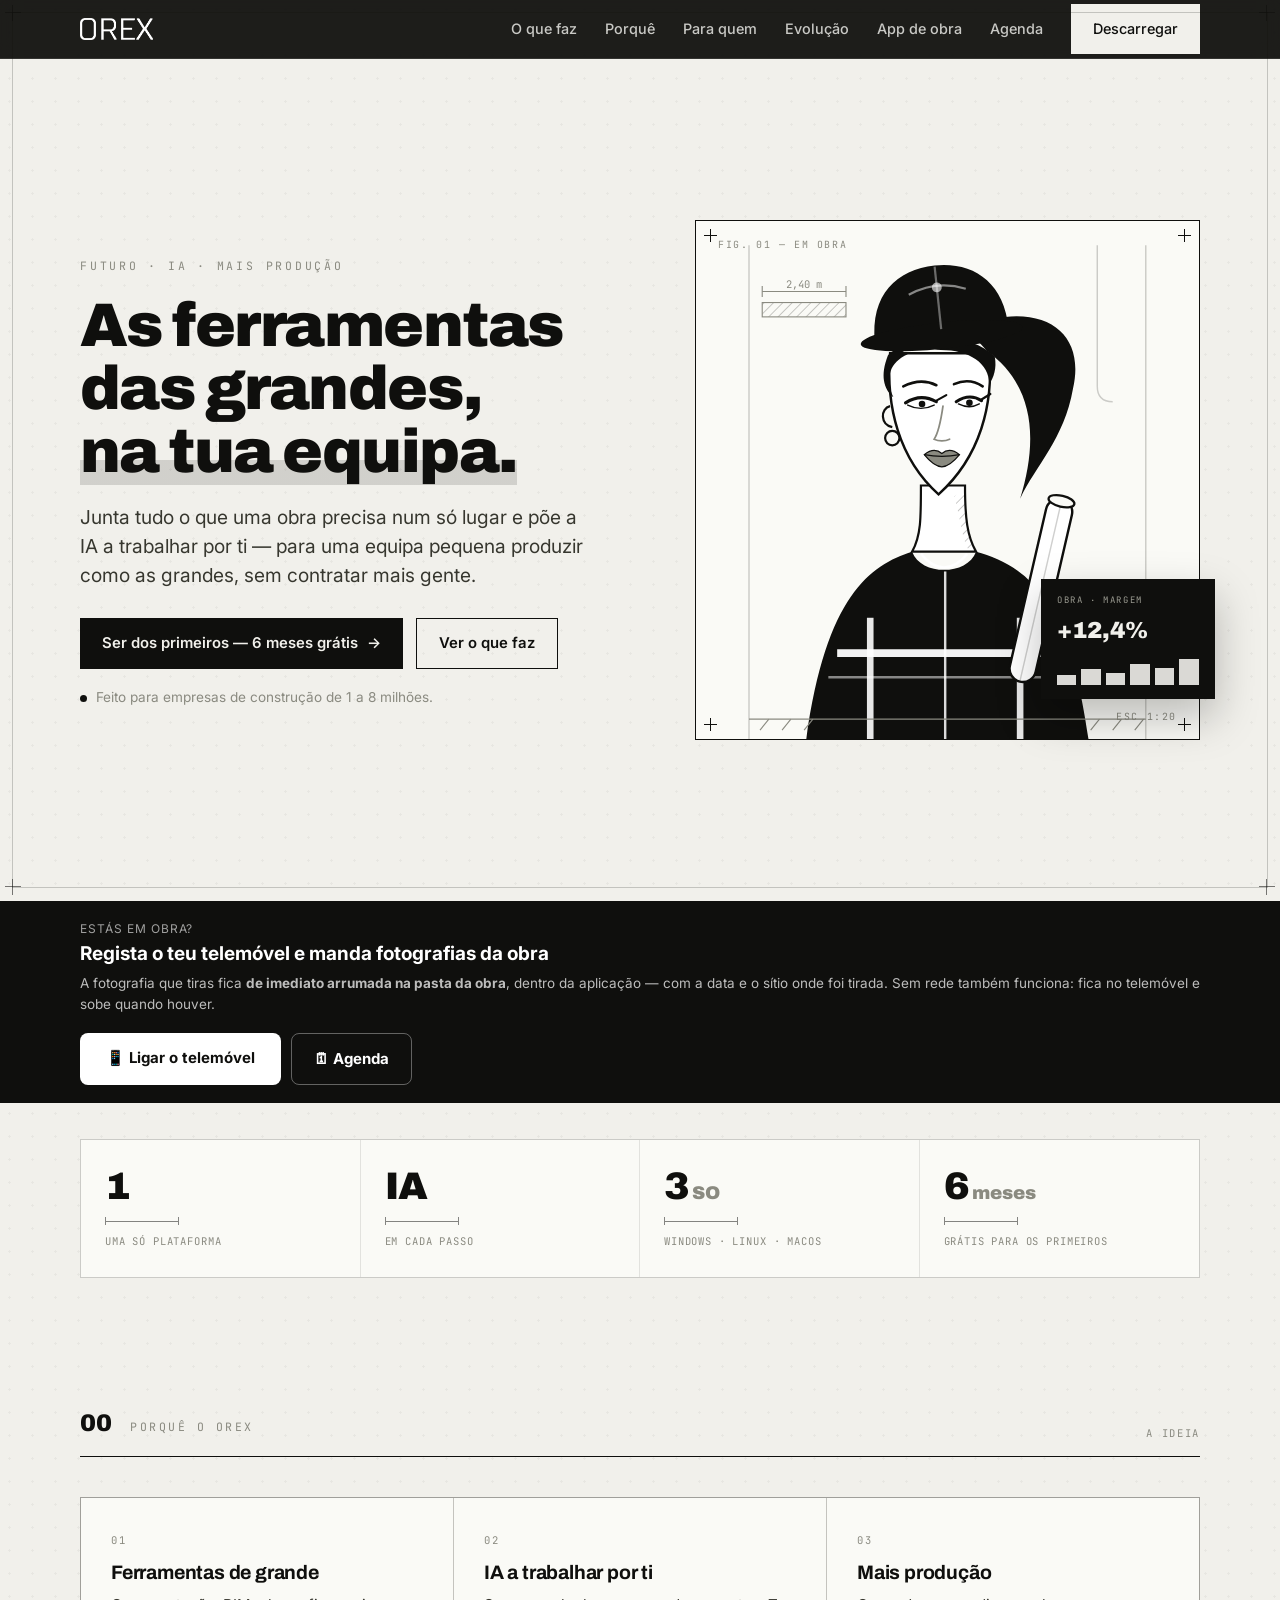
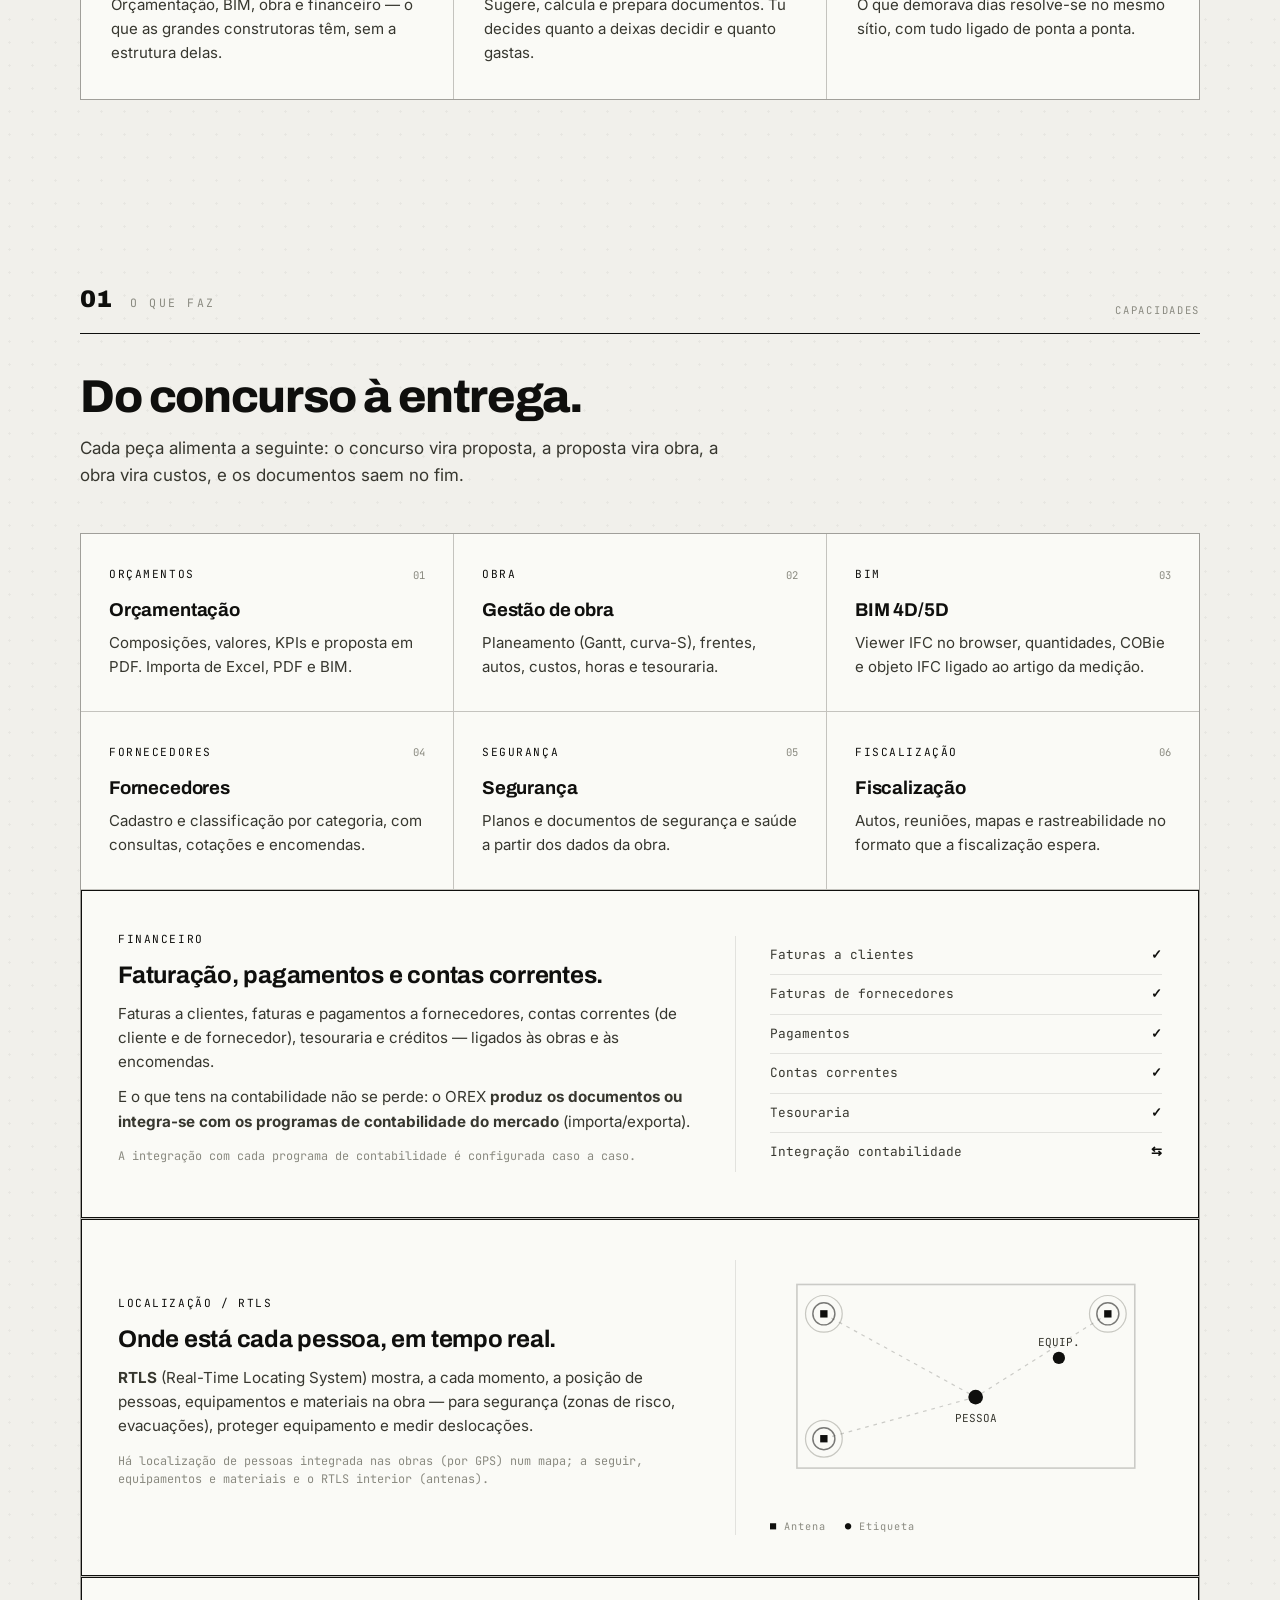
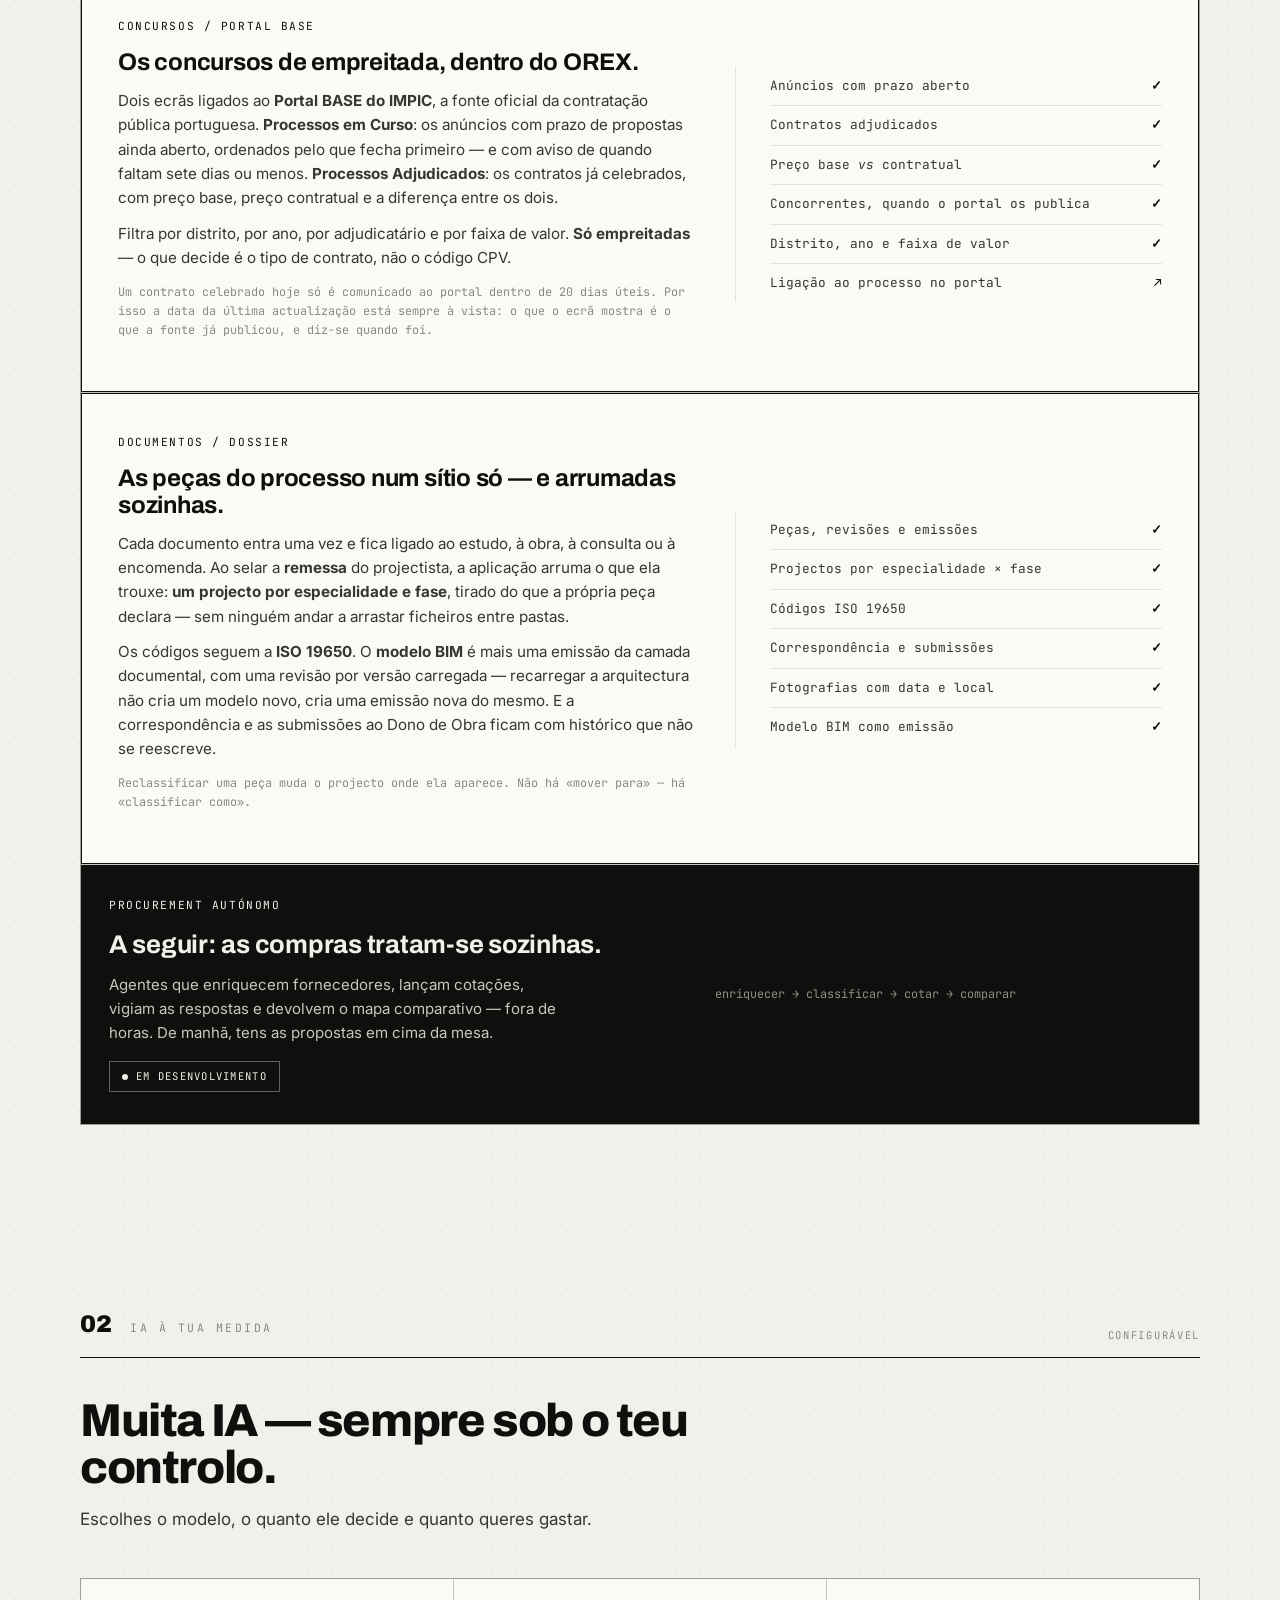
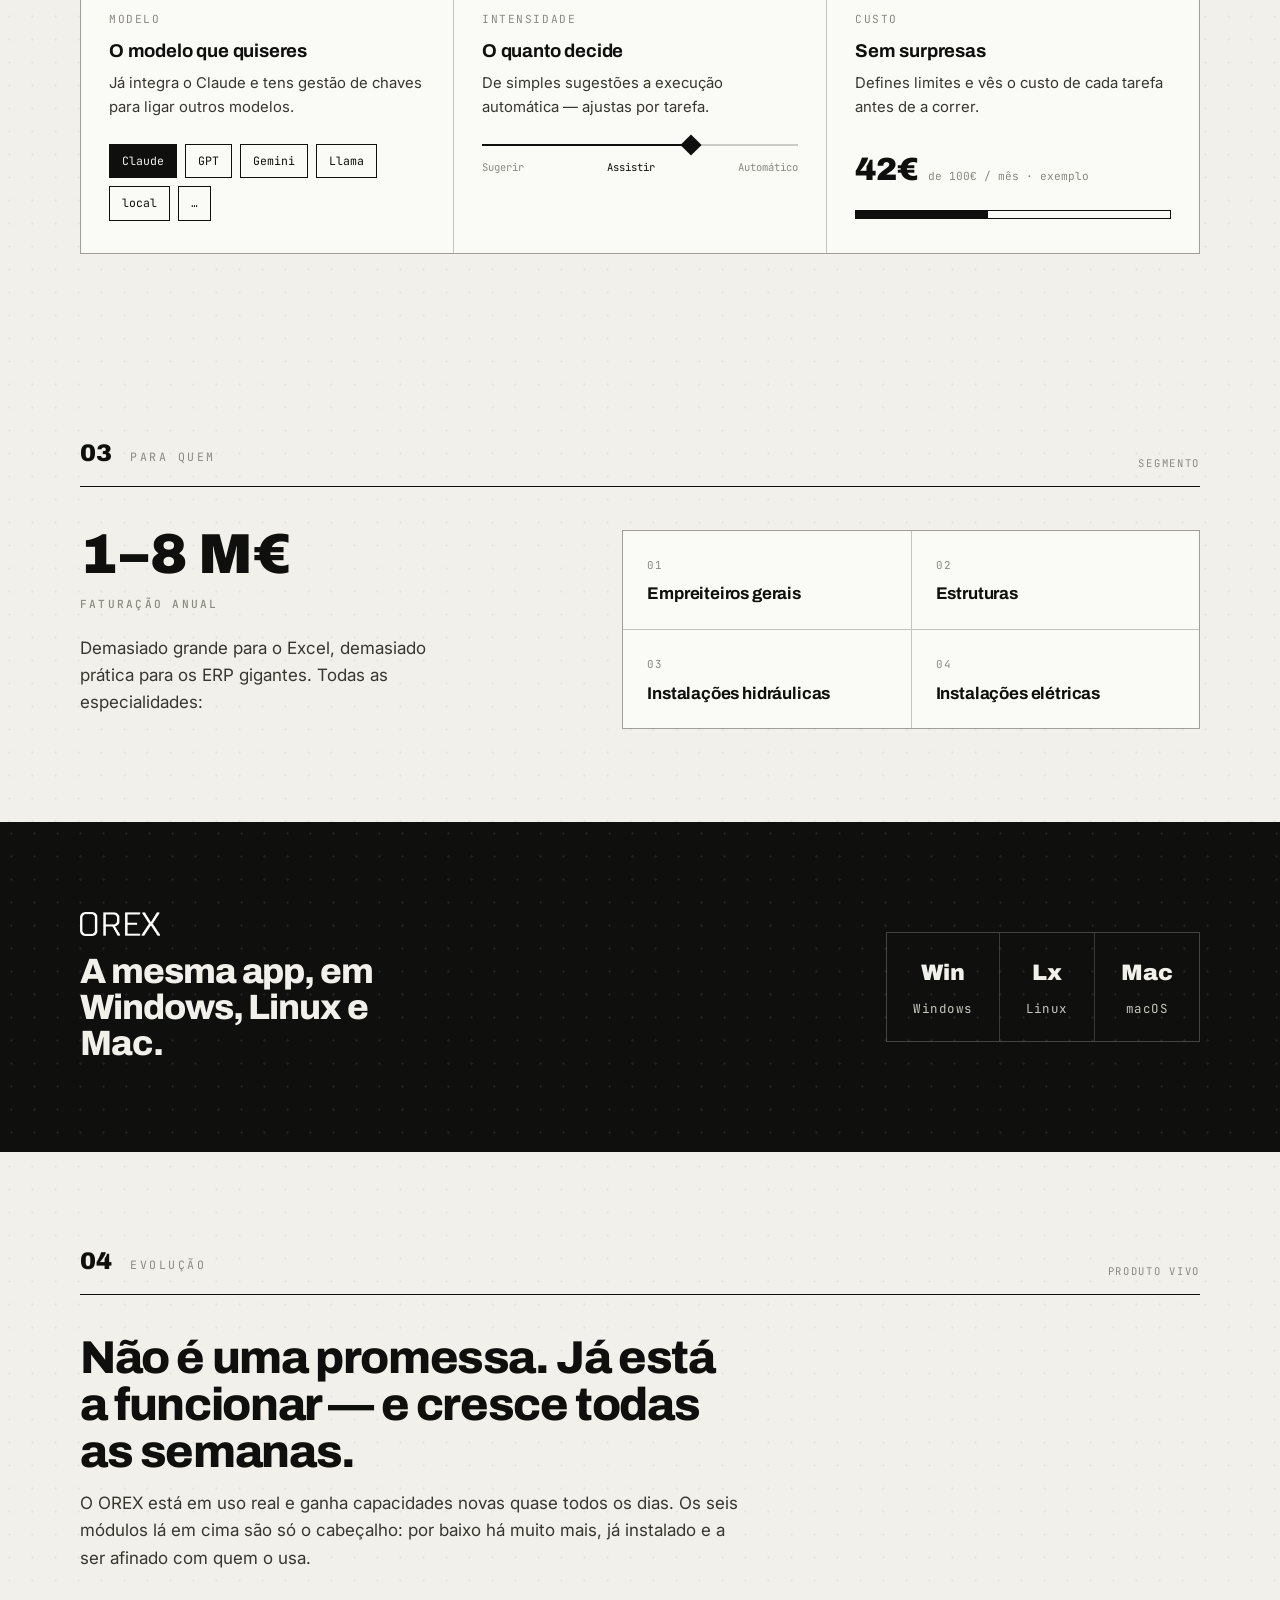
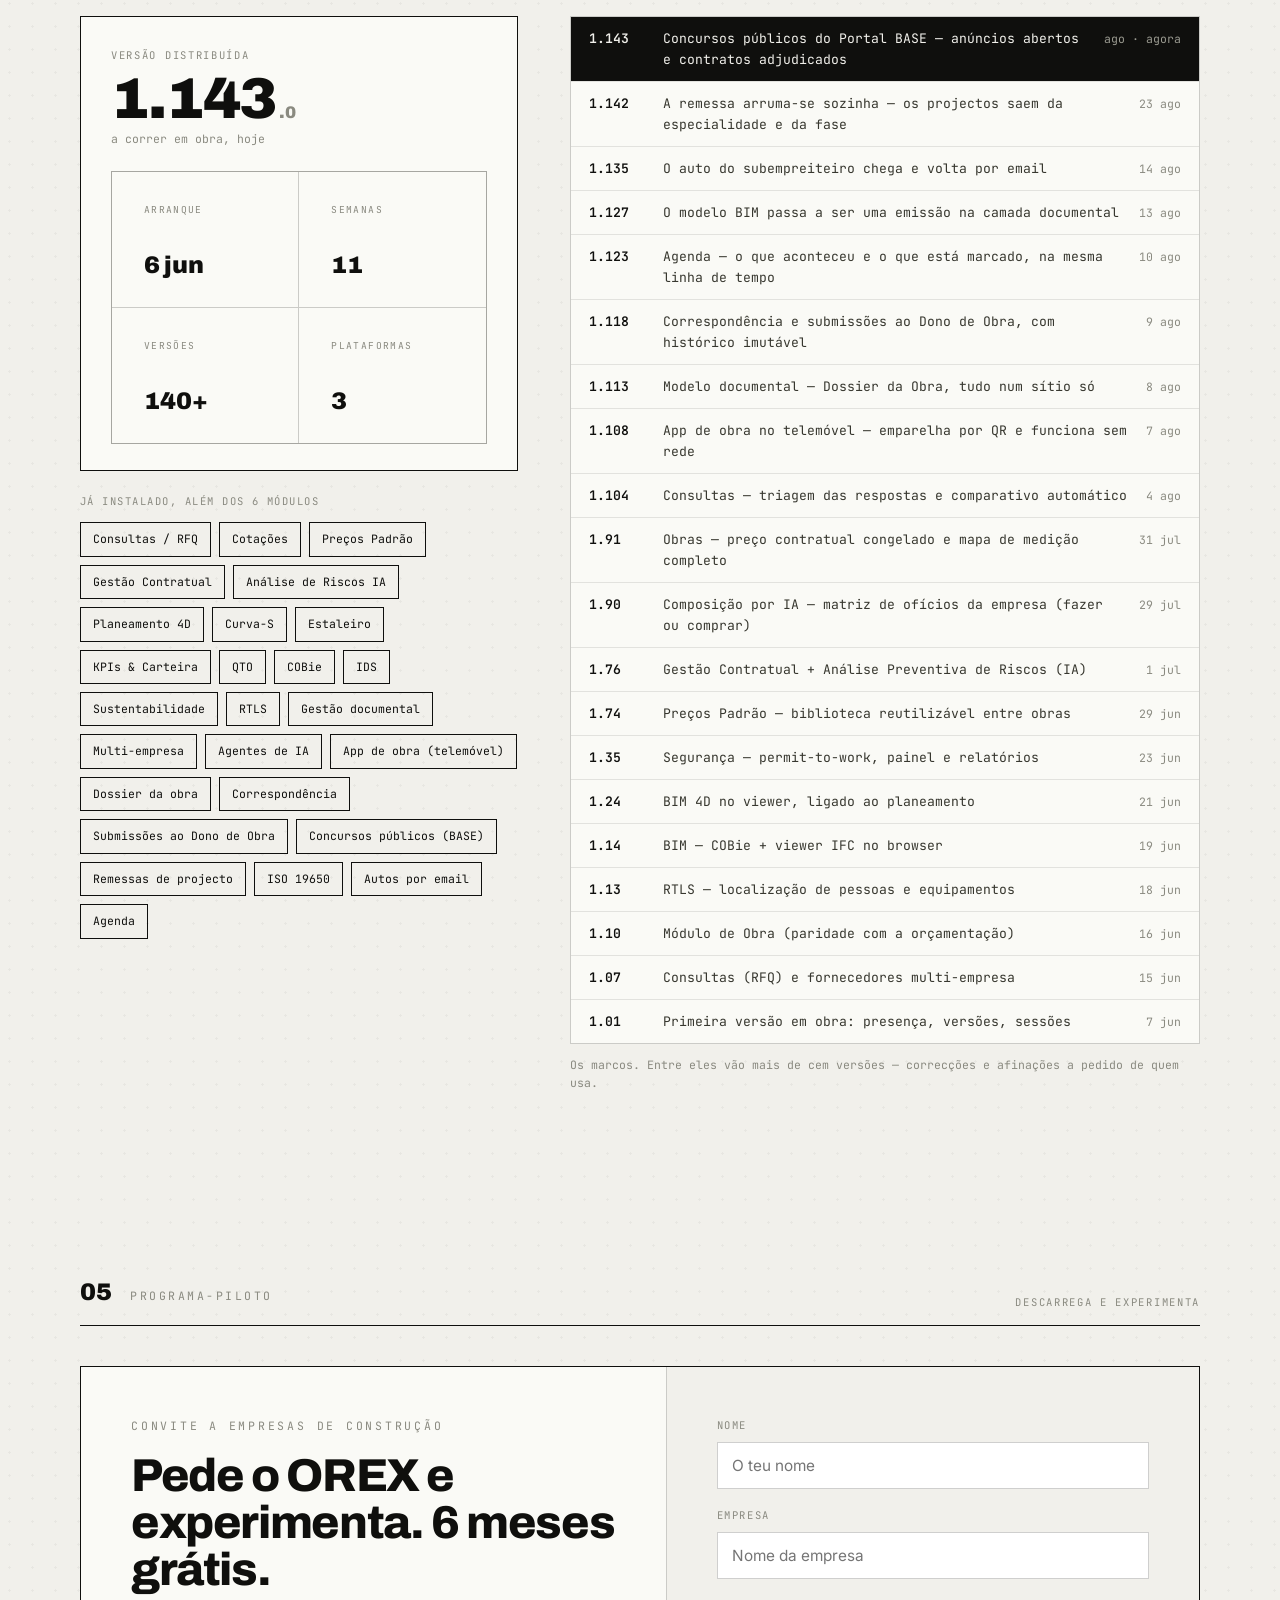
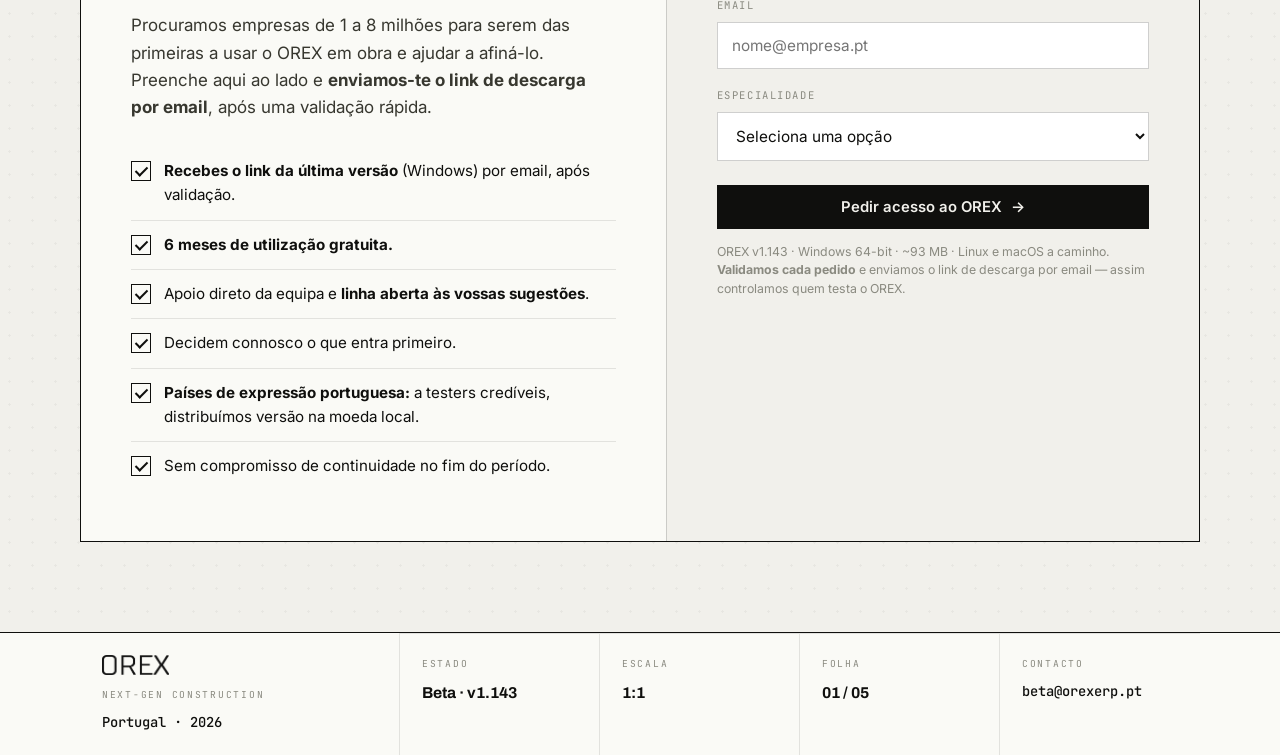
==== commit 70fe9299: "site: a agenda passa a ter caminho a partir da pagina inicial Estava no ar e nao tinha ligacao nenhu" ====
--- a/index.html
+++ b/index.html
@@ -277,6 +277,7 @@
            alcanca nada, e quem a instala antes de ter o codigo ja a tem pronta
            quando o receber. -->
       <a href="/app/">App de obra</a>
+      <a href="/agenda/">Agenda</a>
       <a class="cta-nav btn btn-primary" href="#beta">Descarregar</a>
     </div>
   </div>
@@ -417,10 +418,17 @@
         telemóvel e sobe quando houver.
       </div>
     </div>
-    <a href="/app/" style="background:#fff;color:#0F0F0D;font-weight:700;font-size:15px;
-       padding:13px 26px;border-radius:8px;text-decoration:none;white-space:nowrap">
-      📱 Ligar o telemóvel
-    </a>
+    <div style="display:flex;gap:10px;flex-wrap:wrap">
+      <a href="/app/" style="background:#fff;color:#0F0F0D;font-weight:700;font-size:15px;
+         padding:13px 26px;border-radius:8px;text-decoration:none;white-space:nowrap">
+        📱 Ligar o telemóvel
+      </a>
+      <a href="/agenda/" style="background:transparent;color:#fff;font-weight:700;font-size:15px;
+         padding:13px 22px;border-radius:8px;text-decoration:none;white-space:nowrap;
+         border:1px solid rgba(255,255,255,.35)">
+        🗓 Agenda
+      </a>
+    </div>
   </div>
 </section>
 
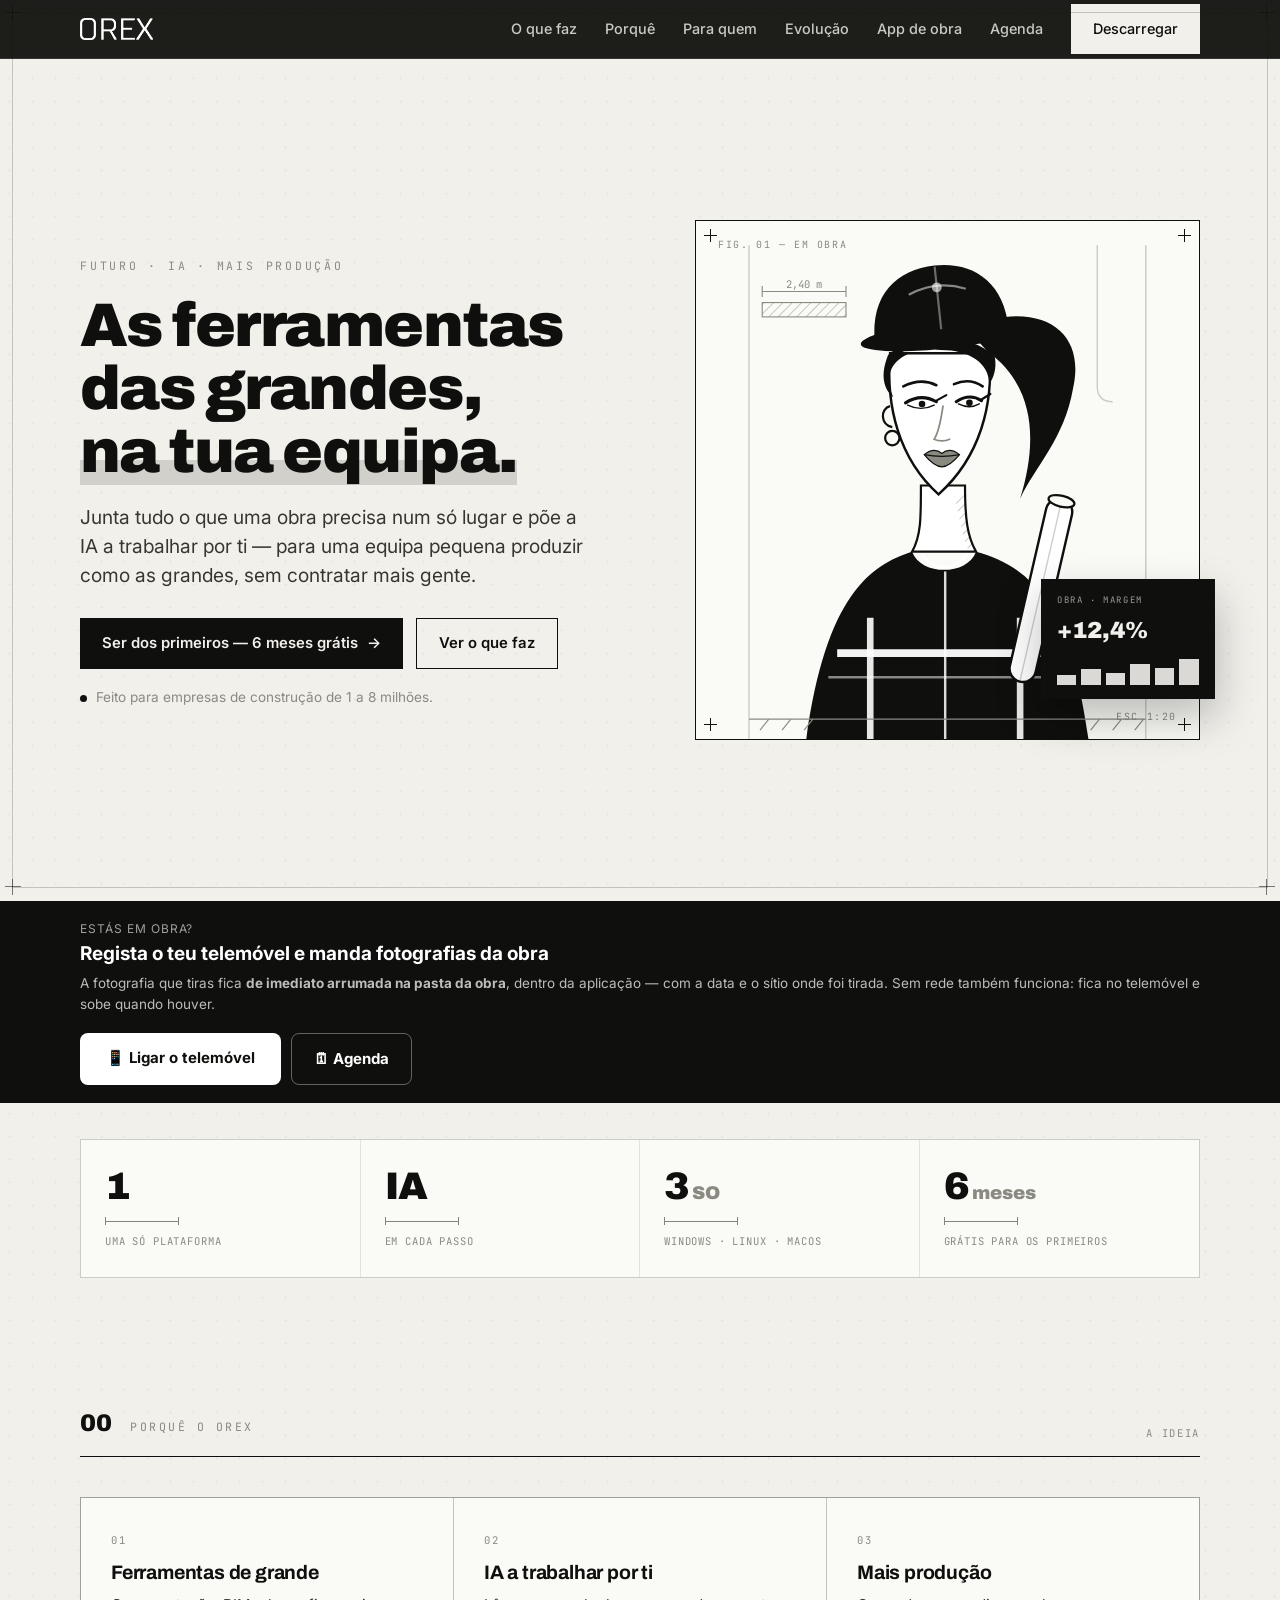
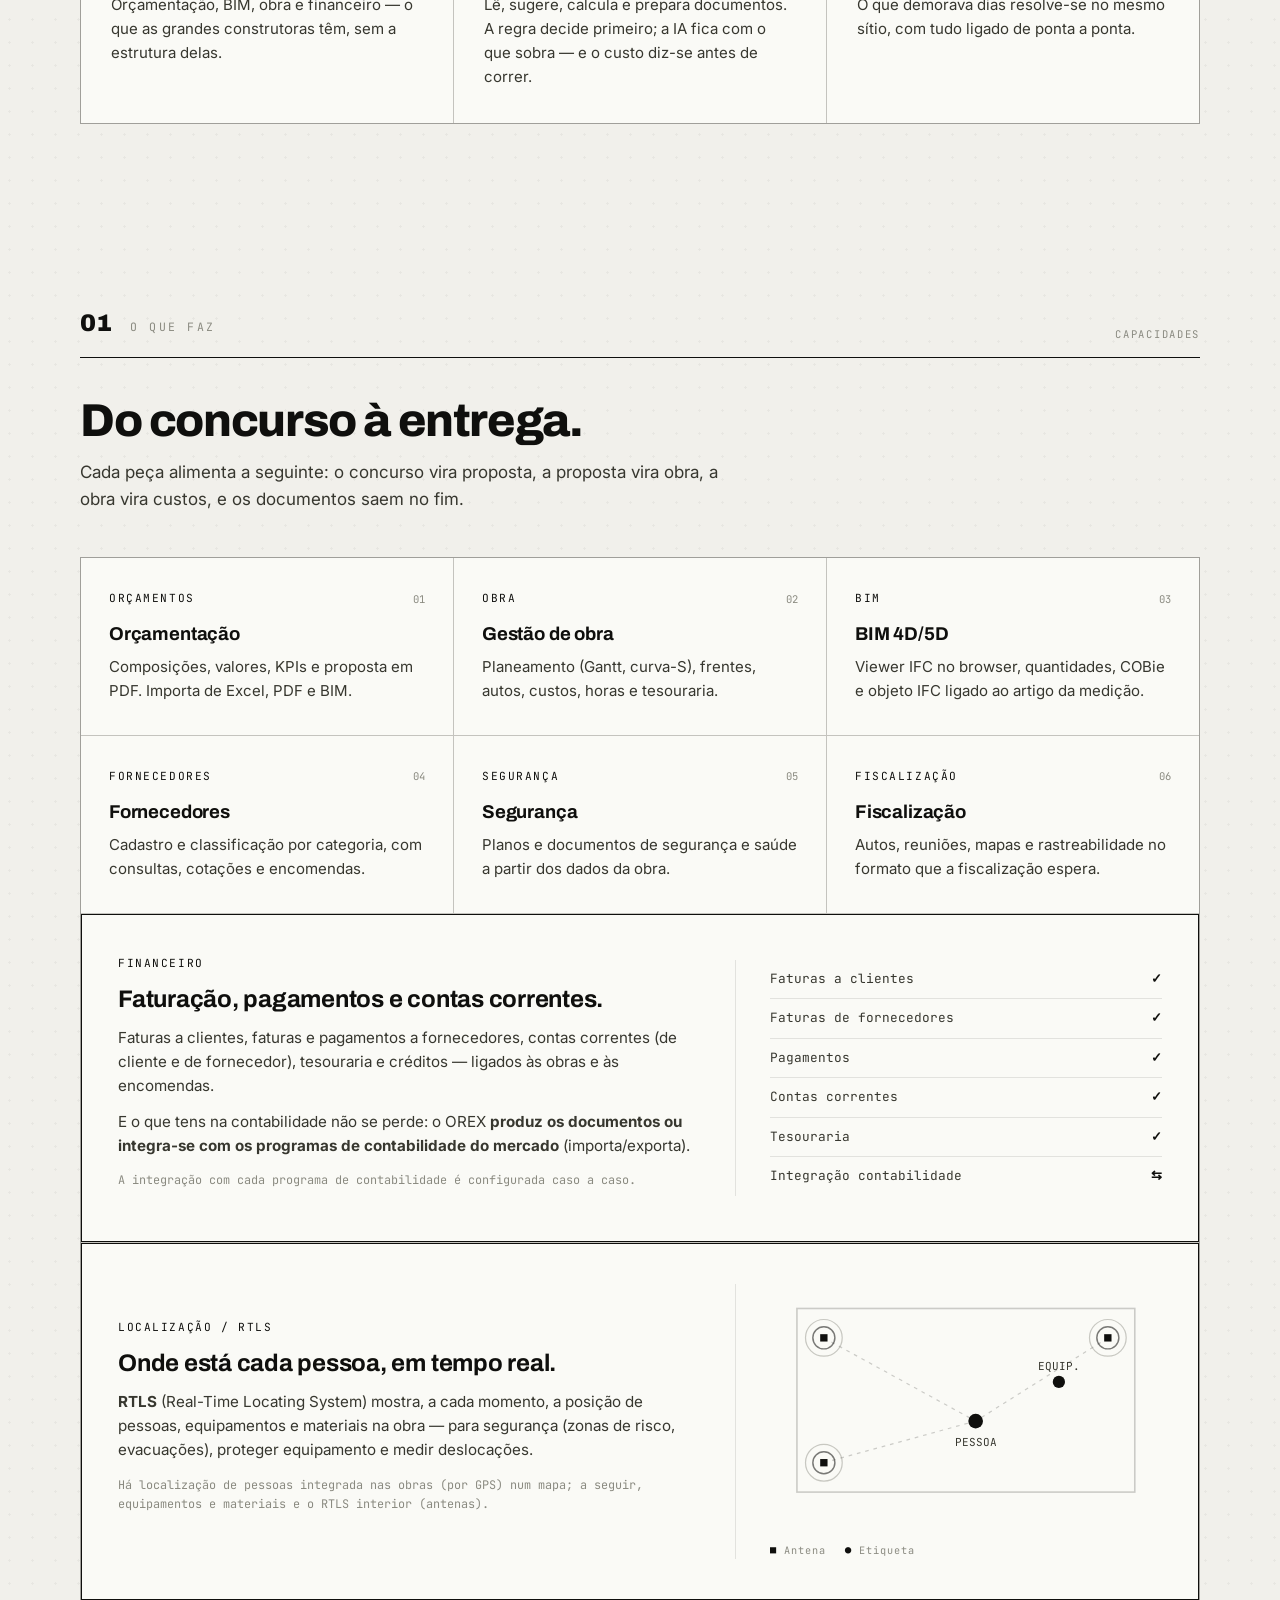
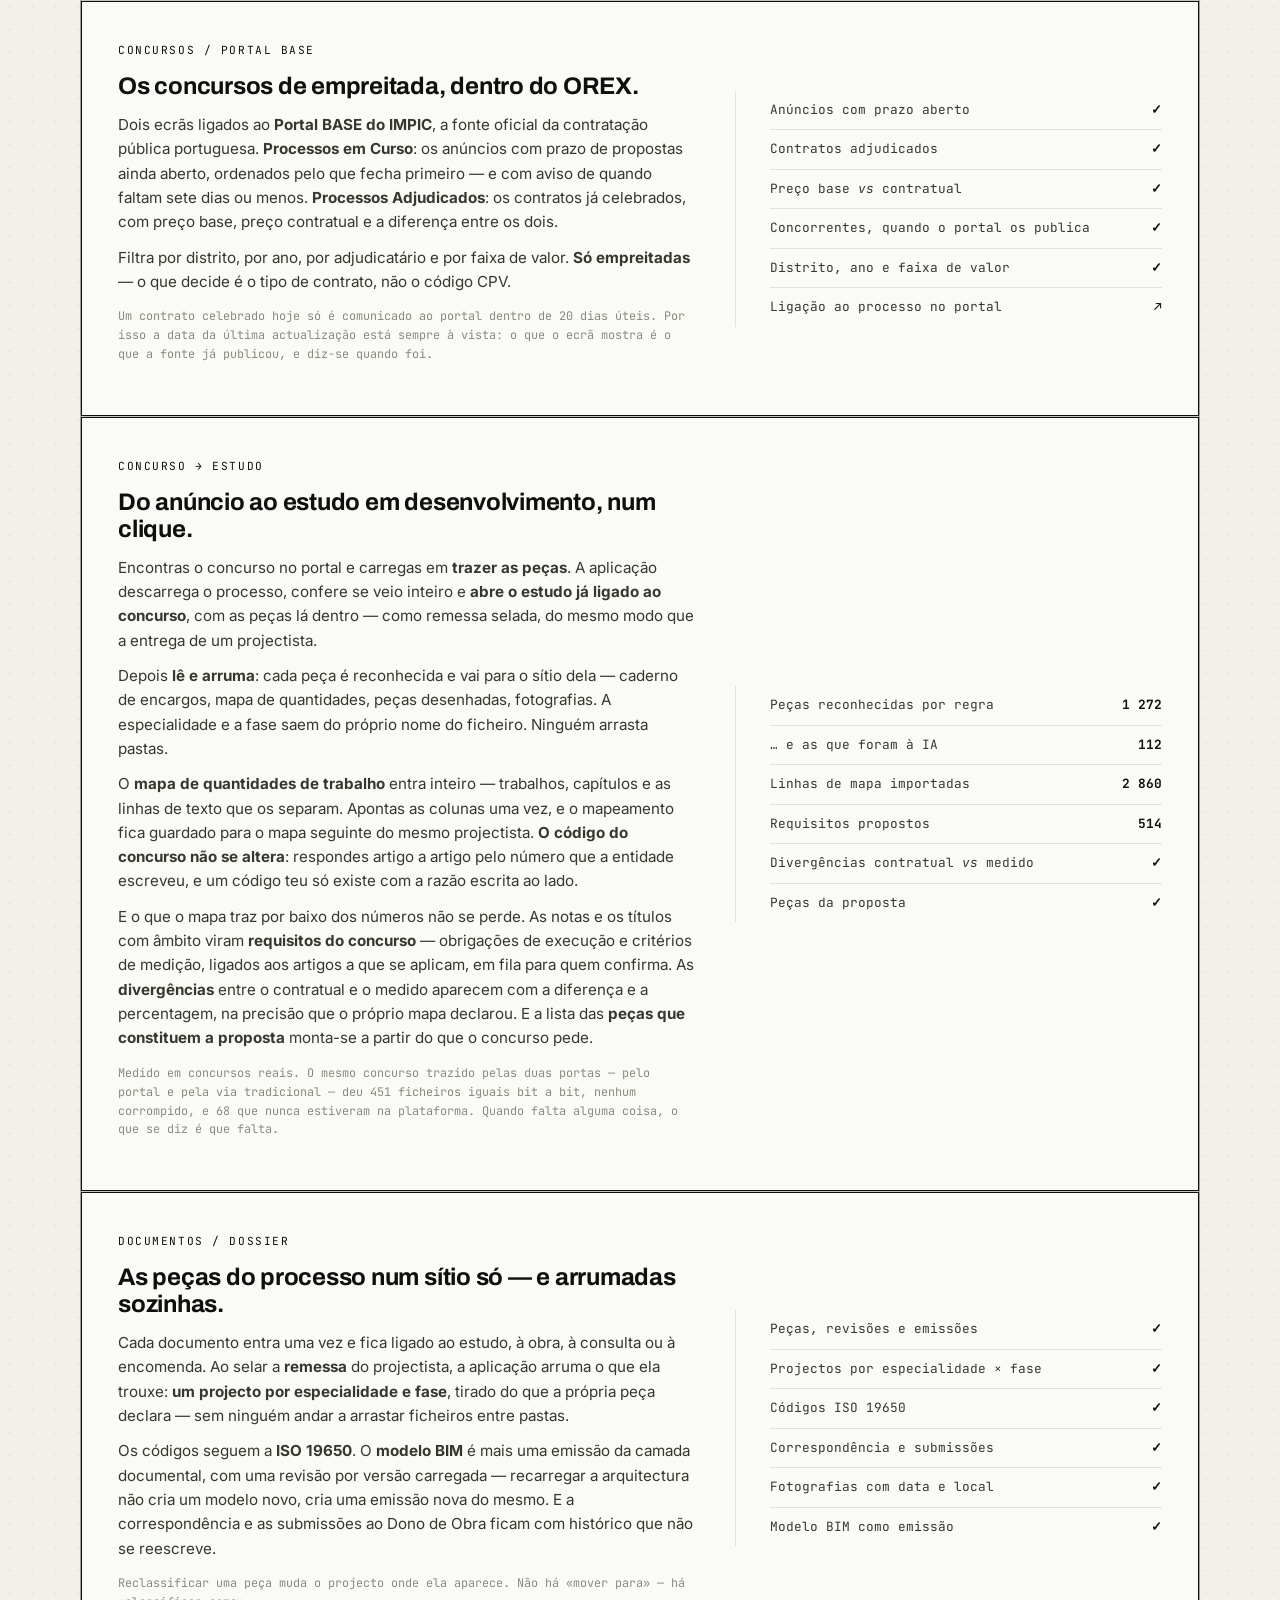
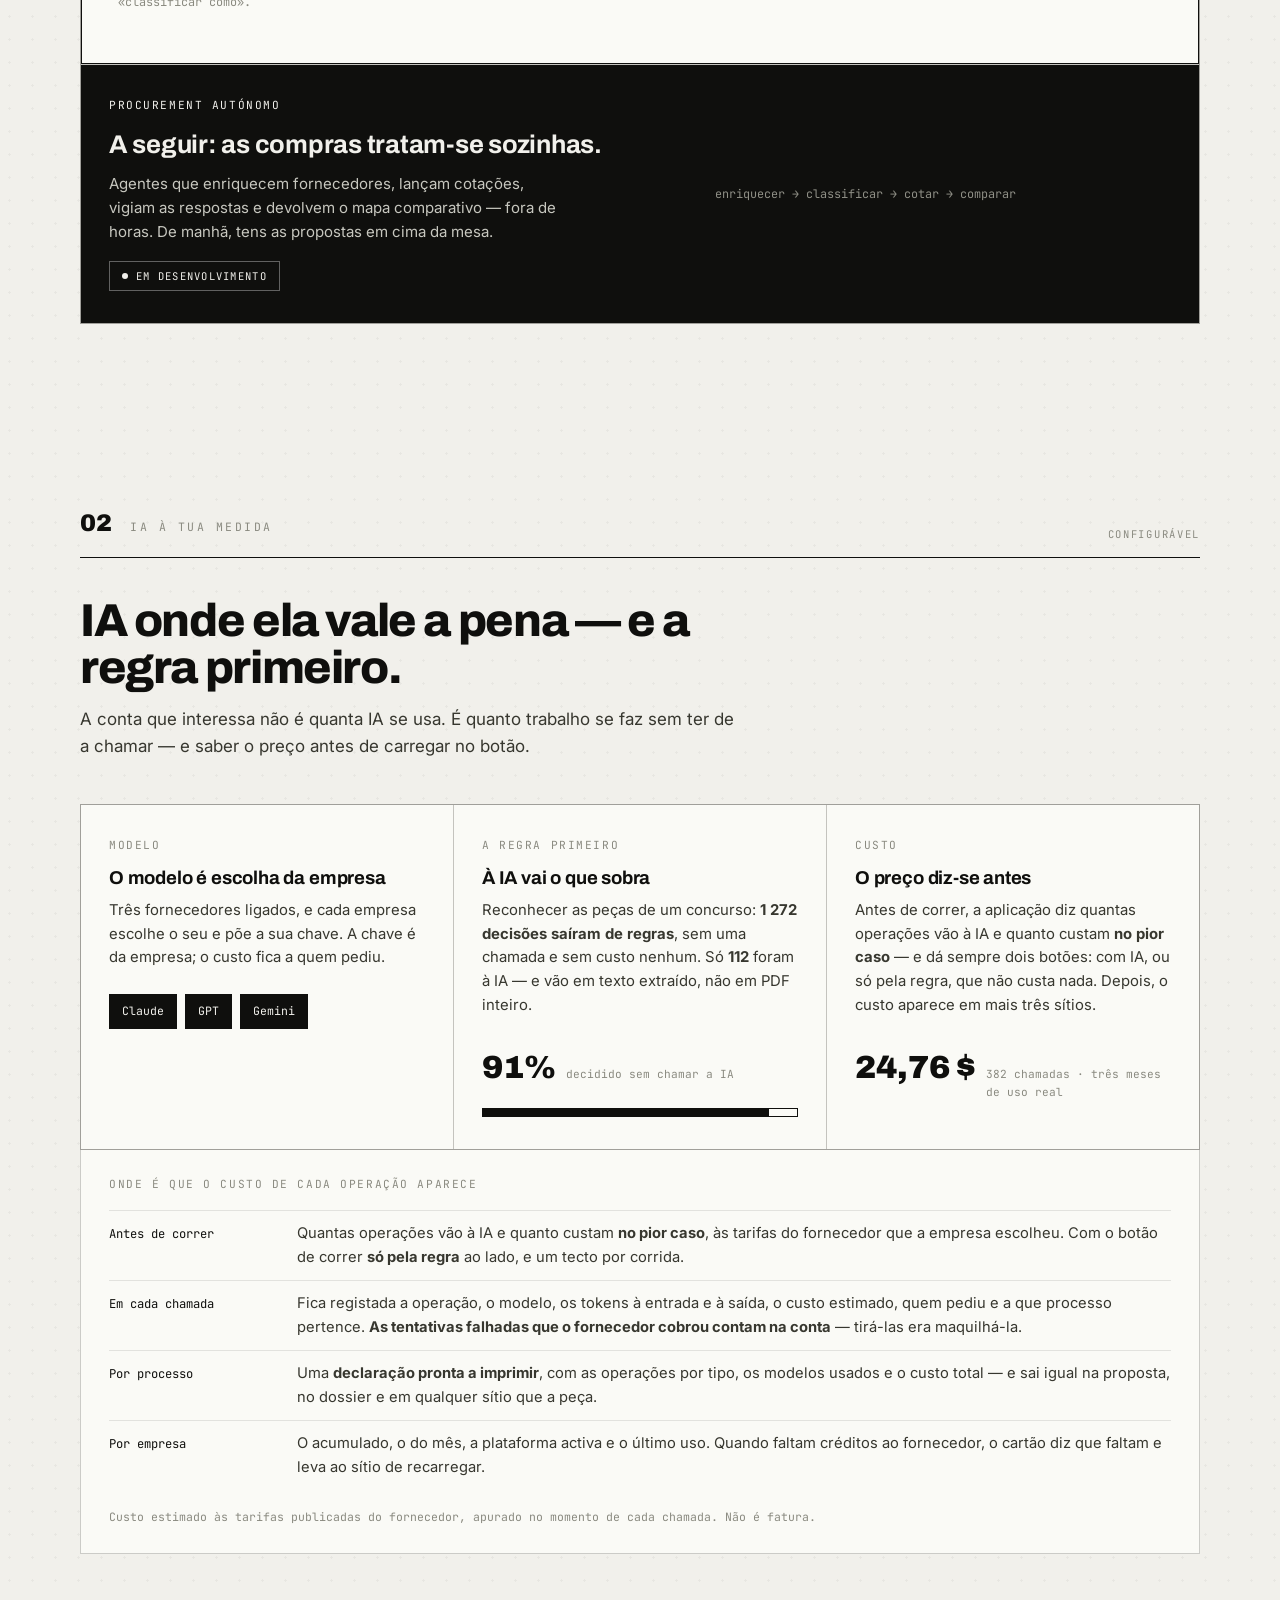
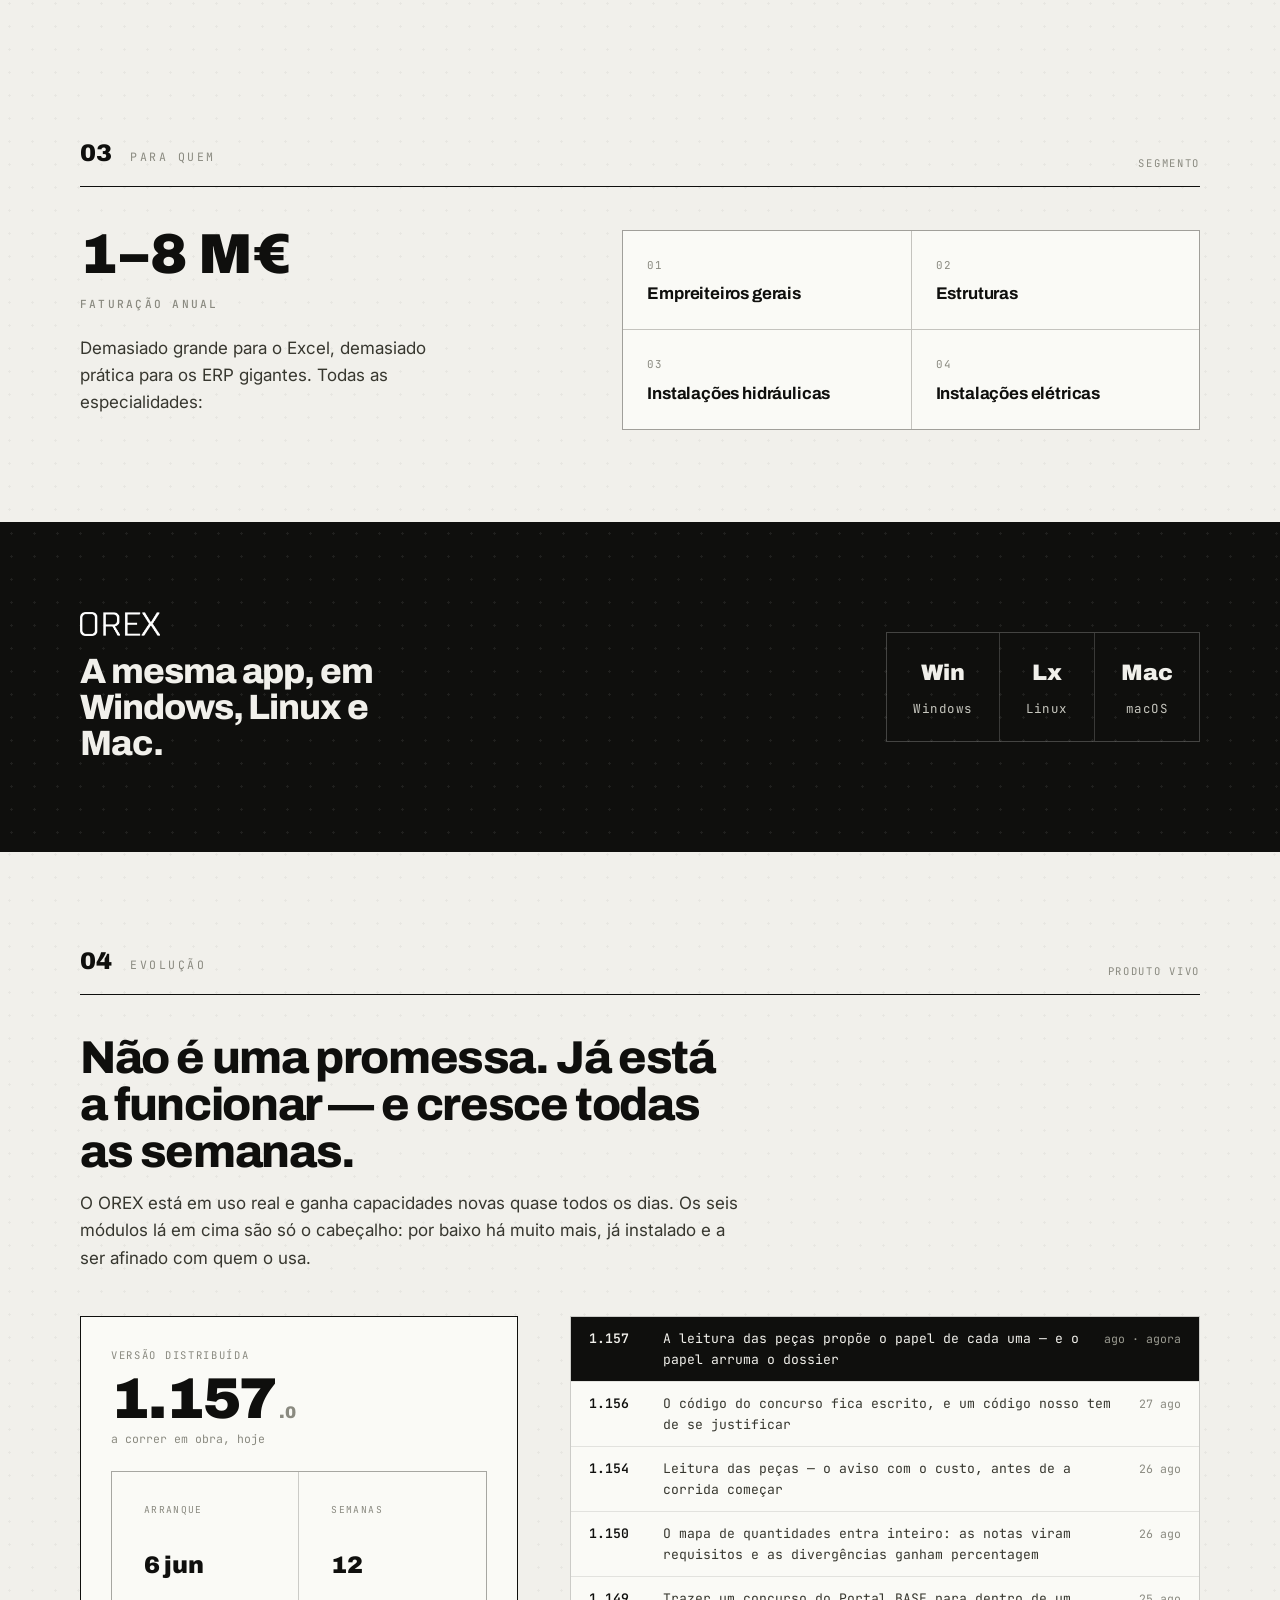
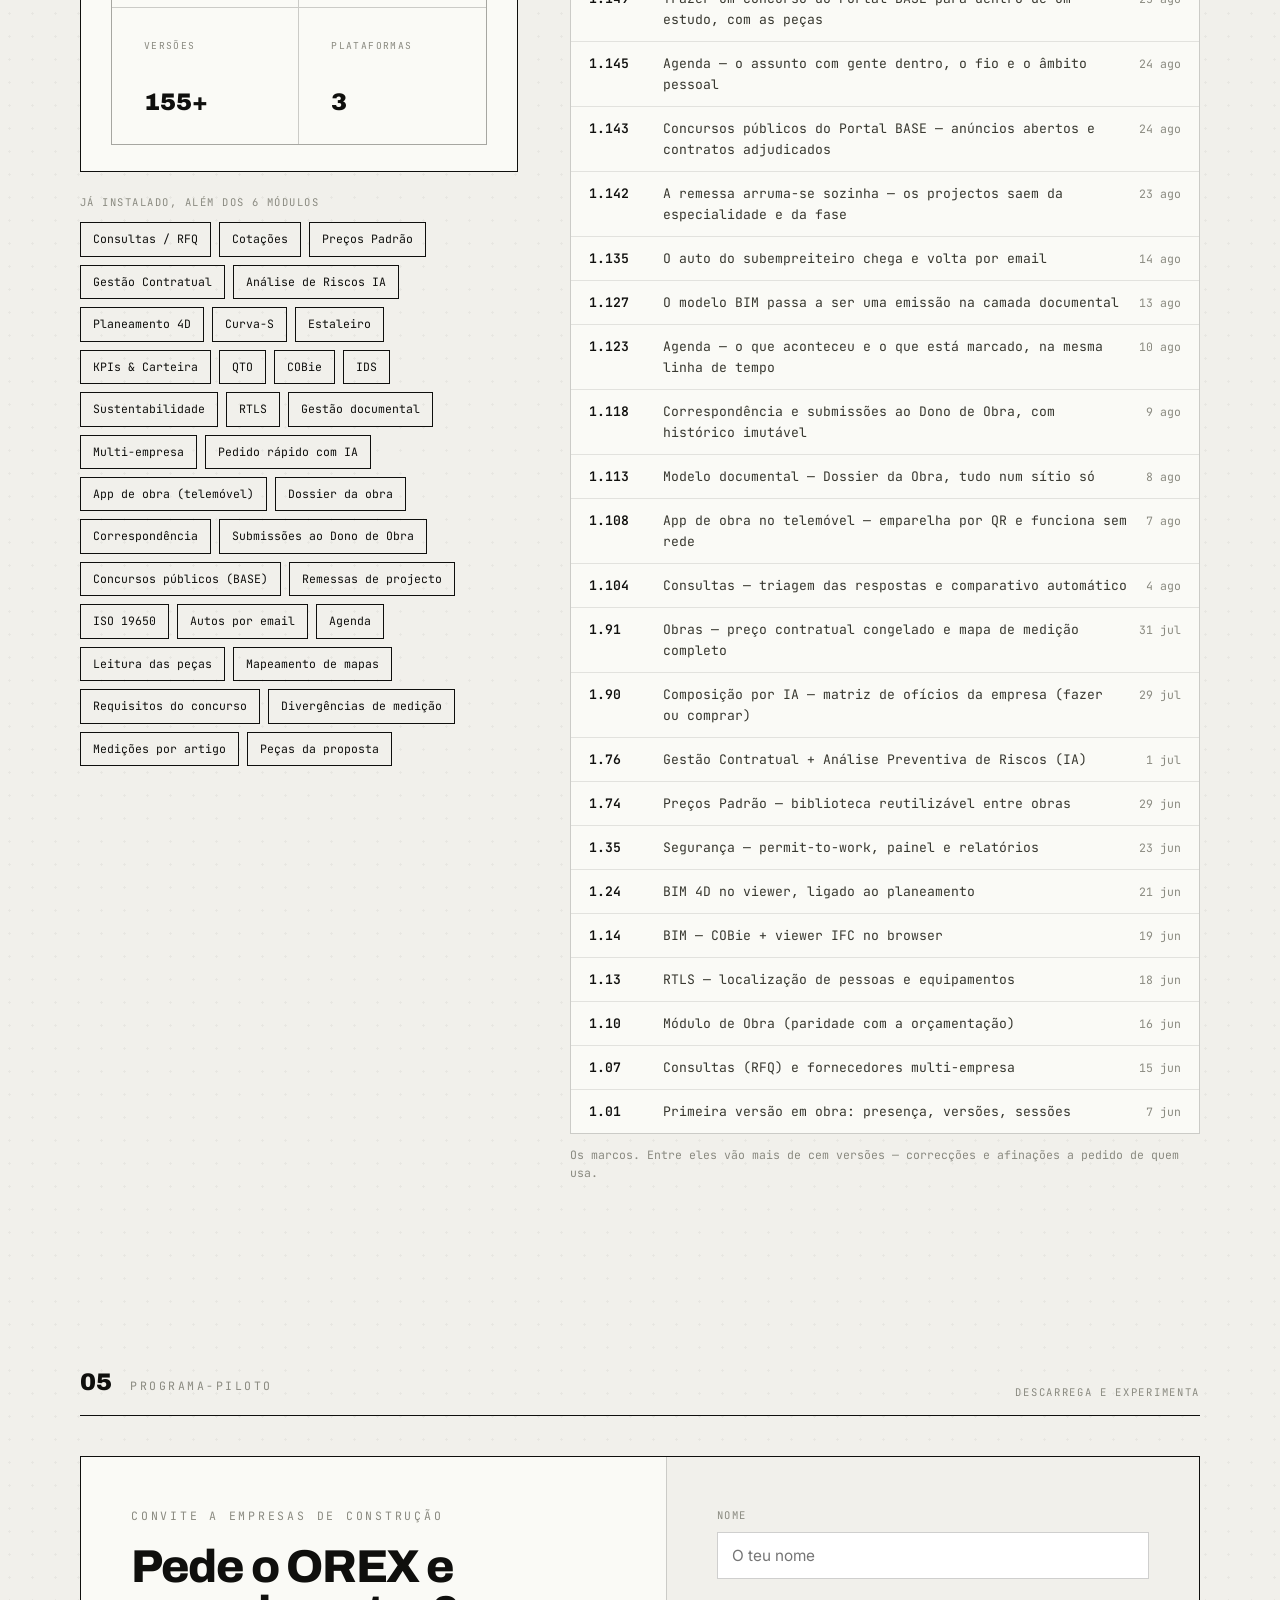
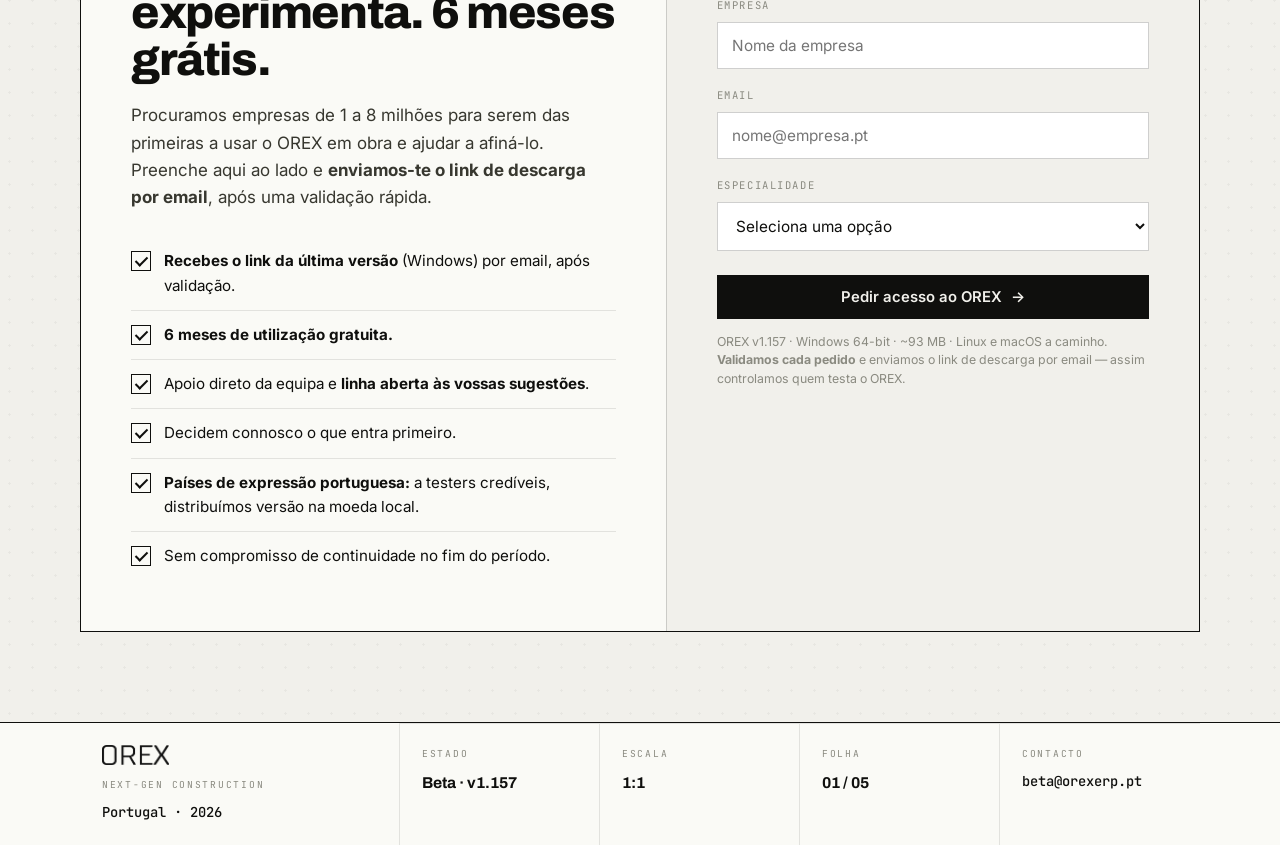
==== commit 060a07a0: "site: o concurso vira estudo, e a IA diz o custo em cada operação Duas coisas: o que passou a existi" ====
--- a/index.html
+++ b/index.html
@@ -136,6 +136,14 @@
   .band .ledger b{color:var(--ink);}
 
   .ai-grid{display:grid;grid-template-columns:repeat(3,1fr);gap:1px;background:var(--line);border:1px solid var(--line);}
+  .quando{border:1px solid var(--line);border-top:none;background:var(--paper-2);padding:26px 28px;}
+  .quando .lbl{font-family:"JetBrains Mono",monospace;font-size:0.7rem;letter-spacing:0.14em;text-transform:uppercase;color:var(--steel);margin-bottom:16px;}
+  .quando .lin{display:grid;grid-template-columns:170px 1fr;gap:18px;padding:11px 0;border-top:1px solid var(--line-2);align-items:baseline;}
+  .quando .lin:first-of-type{border-top:none;}
+  .quando .q{font-family:"JetBrains Mono",monospace;font-size:0.76rem;color:var(--ink);}
+  .quando .o{color:var(--ink-2);font-size:0.92rem;}
+  .quando .rodape{font-family:"JetBrains Mono",monospace;font-size:0.72rem;color:var(--steel);margin-top:18px;line-height:1.6;}
+  @media(max-width:640px){.quando .lin{grid-template-columns:1fr;gap:4px;}}
   .ai-card{background:var(--paper-2);padding:32px 28px;}
   .ai-card .code{font-family:"JetBrains Mono",monospace;font-size:0.7rem;letter-spacing:0.14em;color:var(--steel);margin-bottom:13px;}
   .ai-card h3{margin-bottom:10px;} .ai-card p{color:var(--ink-2);font-size:0.93rem;margin:0 0 24px;}
@@ -148,10 +156,11 @@
   .slider .ticks{display:flex;justify-content:space-between;font-family:"JetBrains Mono",monospace;font-size:0.66rem;color:var(--steel);}
   .slider .ticks span.on{color:var(--ink);}
   .cost{display:flex;align-items:baseline;gap:10px;}
-  .cost .big{font-family:"Archivo Expanded","Archivo",sans-serif;font-weight:900;font-size:2rem;}
+  .cost .big{font-family:"Archivo Expanded","Archivo",sans-serif;font-weight:900;font-size:2rem;white-space:nowrap;}
   .cost .lbl{font-family:"JetBrains Mono",monospace;font-size:0.7rem;color:var(--steel);}
   .cost-bar{height:9px;border:1px solid var(--ink);margin-top:15px;position:relative;}
   .cost-bar::after{content:"";position:absolute;left:0;top:0;bottom:0;width:42%;background:var(--ink);}
+  .cost-bar.p91::after{width:91%;}
 
   .target{display:grid;grid-template-columns:0.92fr 1.08fr;gap:50px;align-items:center;}
   .target .band-num{font-family:"Archivo Expanded","Archivo",sans-serif;font-weight:900;font-size:clamp(2.4rem,4.4vw,3.8rem);line-height:1.0;}
@@ -448,7 +457,7 @@
     <div class="tab reveal"><div class="l"><span class="sheet-no exp">00</span><span class="ttl">Porquê o OREX</span></div><div class="r">A ideia</div></div>
     <div class="values reveal">
       <div class="value"><div class="vn">01</div><h3>Ferramentas de grande</h3><p>Orçamentação, BIM, obra e financeiro — o que as grandes construtoras têm, sem a estrutura delas.</p></div>
-      <div class="value"><div class="vn">02</div><h3>IA a trabalhar por ti</h3><p>Sugere, calcula e prepara documentos. Tu decides quanto a deixas decidir e quanto gastas.</p></div>
+      <div class="value"><div class="vn">02</div><h3>IA a trabalhar por ti</h3><p>Lê, sugere, calcula e prepara documentos. A regra decide primeiro; a IA fica com o que sobra — e o custo diz-se antes de correr.</p></div>
       <div class="value"><div class="vn">03</div><h3>Mais produção</h3><p>O que demorava dias resolve-se no mesmo sítio, com tudo ligado de ponta a ponta.</p></div>
     </div>
   </div>
@@ -531,6 +540,28 @@
         </div>
       </div>
 
+      <div class="band reveal" id="estudo">
+        <div>
+          <div class="code">CONCURSO &rarr; ESTUDO</div>
+          <h3>Do anúncio ao estudo em desenvolvimento, num clique.</h3>
+          <p>Encontras o concurso no portal e carregas em <strong>trazer as peças</strong>. A aplicação descarrega o processo, confere se veio inteiro e <strong>abre o estudo já ligado ao concurso</strong>, com as peças lá dentro — como remessa selada, do mesmo modo que a entrega de um projectista.</p>
+          <p>Depois <strong>lê e arruma</strong>: cada peça é reconhecida e vai para o sítio dela — caderno de encargos, mapa de quantidades, peças desenhadas, fotografias. A especialidade e a fase saem do próprio nome do ficheiro. Ninguém arrasta pastas.</p>
+          <p>O <strong>mapa de quantidades de trabalho</strong> entra inteiro — trabalhos, capítulos e as linhas de texto que os separam. Apontas as colunas uma vez, e o mapeamento fica guardado para o mapa seguinte do mesmo projectista. <strong>O código do concurso não se altera</strong>: respondes artigo a artigo pelo número que a entidade escreveu, e um código teu só existe com a razão escrita ao lado.</p>
+          <p>E o que o mapa traz por baixo dos números não se perde. As notas e os títulos com âmbito viram <strong>requisitos do concurso</strong> — obrigações de execução e critérios de medição, ligados aos artigos a que se aplicam, em fila para quem confirma. As <strong>divergências</strong> entre o contratual e o medido aparecem com a diferença e a percentagem, na precisão que o próprio mapa declarou. E a lista das <strong>peças que constituem a proposta</strong> monta-se a partir do que o concurso pede.</p>
+          <p class="note">Medido em concursos reais. O mesmo concurso trazido pelas duas portas — pelo portal e pela via tradicional — deu 451 ficheiros iguais bit a bit, nenhum corrompido, e 68 que nunca estiveram na plataforma. Quando falta alguma coisa, o que se diz é que falta.</p>
+        </div>
+        <div class="diag">
+          <div class="ledger">
+            <div><span>Peças reconhecidas por regra</span><b>1 272</b></div>
+            <div><span>… e as que foram à IA</span><b>112</b></div>
+            <div><span>Linhas de mapa importadas</span><b>2 860</b></div>
+            <div><span>Requisitos propostos</span><b>514</b></div>
+            <div><span>Divergências contratual <i>vs</i> medido</span><b>&#10003;</b></div>
+            <div><span>Peças da proposta</span><b>&#10003;</b></div>
+          </div>
+        </div>
+      </div>
+
       <div class="band reveal" id="documentos">
         <div>
           <div class="code">DOCUMENTOS / DOSSIER</div>
@@ -568,29 +599,38 @@
   <div class="wrap">
     <div class="tab reveal"><div class="l"><span class="sheet-no exp">02</span><span class="ttl">IA à tua medida</span></div><div class="r">Configurável</div></div>
     <div class="sec-head reveal">
-      <h2>Muita IA — sempre sob o teu controlo.</h2>
-      <p>Escolhes o modelo, o quanto ele decide e quanto queres gastar.</p>
+      <h2>IA onde ela vale a pena — e a regra primeiro.</h2>
+      <p>A conta que interessa não é quanta IA se usa. É quanto trabalho se faz sem ter de a chamar — e saber o preço antes de carregar no botão.</p>
     </div>
     <div class="ai-grid reveal">
       <div class="ai-card">
         <div class="code">MODELO</div>
-        <h3>O modelo que quiseres</h3>
-        <p>Já integra o Claude e tens gestão de chaves para ligar outros modelos.</p>
-        <div class="chips"><span class="chip on">Claude</span><span class="chip">GPT</span><span class="chip">Gemini</span><span class="chip">Llama</span><span class="chip">local</span><span class="chip">…</span></div>
+        <h3>O modelo é escolha da empresa</h3>
+        <p>Três fornecedores ligados, e cada empresa escolhe o seu e põe a sua chave. A chave é da empresa; o custo fica a quem pediu.</p>
+        <div class="chips"><span class="chip on">Claude</span><span class="chip on">GPT</span><span class="chip on">Gemini</span></div>
       </div>
       <div class="ai-card">
-        <div class="code">INTENSIDADE</div>
-        <h3>O quanto decide</h3>
-        <p>De simples sugestões a execução automática — ajustas por tarefa.</p>
-        <div class="slider"><div class="track"><span class="fill"></span><span class="knob"></span></div><div class="ticks"><span>Sugerir</span><span class="on">Assistir</span><span>Automático</span></div></div>
+        <div class="code">A REGRA PRIMEIRO</div>
+        <h3>À IA vai o que sobra</h3>
+        <p>Reconhecer as peças de um concurso: <strong>1&nbsp;272 decisões saíram de regras</strong>, sem uma chamada e sem custo nenhum. Só <strong>112</strong> foram à IA — e vão em texto extraído, não em PDF inteiro.</p>
+        <div class="cost"><span class="big">91%</span><span class="lbl">decidido sem chamar a IA</span></div>
+        <div class="cost-bar p91"></div>
       </div>
       <div class="ai-card">
         <div class="code">CUSTO</div>
-        <h3>Sem surpresas</h3>
-        <p>Defines limites e vês o custo de cada tarefa antes de a correr.</p>
-        <div class="cost"><span class="big">42&euro;</span><span class="lbl">de 100&euro; / mês · exemplo</span></div>
-        <div class="cost-bar"></div>
-      </div>
+        <h3>O preço diz-se antes</h3>
+        <p>Antes de correr, a aplicação diz quantas operações vão à IA e quanto custam <strong>no pior caso</strong> — e dá sempre dois botões: com IA, ou só pela regra, que não custa nada. Depois, o custo aparece em mais três sítios.</p>
+        <div class="cost"><span class="big">24,76&nbsp;$</span><span class="lbl">382 chamadas · três meses de uso real</span></div>
+      </div>
+    </div>
+
+    <div class="quando reveal">
+      <div class="lbl">Onde é que o custo de cada operação aparece</div>
+      <div class="lin"><span class="q">Antes de correr</span><span class="o">Quantas operações vão à IA e quanto custam <b>no pior caso</b>, às tarifas do fornecedor que a empresa escolheu. Com o botão de correr <b>só pela regra</b> ao lado, e um tecto por corrida.</span></div>
+      <div class="lin"><span class="q">Em cada chamada</span><span class="o">Fica registada a operação, o modelo, os tokens à entrada e à saída, o custo estimado, quem pediu e a que processo pertence. <b>As tentativas falhadas que o fornecedor cobrou contam na conta</b> — tirá-las era maquilhá-la.</span></div>
+      <div class="lin"><span class="q">Por processo</span><span class="o">Uma <b>declaração pronta a imprimir</b>, com as operações por tipo, os modelos usados e o custo total — e sai igual na proposta, no dossier e em qualquer sítio que a peça.</span></div>
+      <div class="lin"><span class="q">Por empresa</span><span class="o">O acumulado, o do mês, a plataforma activa e o último uso. Quando faltam créditos ao fornecedor, o cartão diz que faltam e leva ao sítio de recarregar.</span></div>
+      <div class="rodape">Custo estimado às tarifas publicadas do fornecedor, apurado no momento de cada chamada. Não é fatura.</div>
     </div>
   </div>
 </section>
@@ -632,12 +672,12 @@
       <div>
         <div class="now">
           <div class="rel">Versão distribuída</div>
-          <div class="big" id="verBig">1.143<span class="u"> .0</span></div>
+          <div class="big" id="verBig">1.157<span class="u"> .0</span></div>
           <div class="sub">a correr em obra, hoje</div>
           <div class="split">
             <div><div class="k">Arranque</div><div class="n">6 jun</div></div>
-            <div><div class="k">Semanas</div><div class="n">11</div></div>
-            <div><div class="k">Versões</div><div class="n">140+</div></div>
+            <div><div class="k">Semanas</div><div class="n">12</div></div>
+            <div><div class="k">Versões</div><div class="n">155+</div></div>
             <div><div class="k">Plataformas</div><div class="n">3</div></div>
           </div>
         </div>
@@ -650,17 +690,25 @@
             <span class="chip">Curva-S</span><span class="chip">Estaleiro</span><span class="chip">KPIs & Carteira</span>
             <span class="chip">QTO</span><span class="chip">COBie</span><span class="chip">IDS</span>
             <span class="chip">Sustentabilidade</span><span class="chip">RTLS</span><span class="chip">Gestão documental</span>
-            <span class="chip">Multi-empresa</span><span class="chip">Agentes de IA</span><span class="chip">App de obra (telemóvel)</span>
+            <span class="chip">Multi-empresa</span><span class="chip">Pedido rápido com IA</span><span class="chip">App de obra (telemóvel)</span>
             <span class="chip">Dossier da obra</span><span class="chip">Correspondência</span><span class="chip">Submissões ao Dono de Obra</span>
             <span class="chip">Concursos públicos (BASE)</span><span class="chip">Remessas de projecto</span><span class="chip">ISO 19650</span>
             <span class="chip">Autos por email</span><span class="chip">Agenda</span>
+            <span class="chip">Leitura das peças</span><span class="chip">Mapeamento de mapas</span><span class="chip">Requisitos do concurso</span>
+            <span class="chip">Divergências de medição</span><span class="chip">Medições por artigo</span><span class="chip">Peças da proposta</span>
           </div>
         </div>
       </div>
 
       <div>
         <div class="vlog">
-          <div class="row cur"><span class="v">1.143</span><span class="d">Concursos públicos do Portal BASE — anúncios abertos e contratos adjudicados</span><span class="dt">ago · agora</span></div>
+          <div class="row cur"><span class="v">1.157</span><span class="d">A leitura das peças propõe o papel de cada uma — e o papel arruma o dossier</span><span class="dt">ago · agora</span></div>
+          <div class="row"><span class="v">1.156</span><span class="d">O código do concurso fica escrito, e um código nosso tem de se justificar</span><span class="dt">27 ago</span></div>
+          <div class="row"><span class="v">1.154</span><span class="d">Leitura das peças — o aviso com o custo, antes de a corrida começar</span><span class="dt">26 ago</span></div>
+          <div class="row"><span class="v">1.150</span><span class="d">O mapa de quantidades entra inteiro: as notas viram requisitos e as divergências ganham percentagem</span><span class="dt">26 ago</span></div>
+          <div class="row"><span class="v">1.149</span><span class="d">Trazer um concurso do Portal BASE para dentro de um estudo, com as peças</span><span class="dt">25 ago</span></div>
+          <div class="row"><span class="v">1.145</span><span class="d">Agenda — o assunto com gente dentro, o fio e o âmbito pessoal</span><span class="dt">24 ago</span></div>
+          <div class="row"><span class="v">1.143</span><span class="d">Concursos públicos do Portal BASE — anúncios abertos e contratos adjudicados</span><span class="dt">24 ago</span></div>
           <div class="row"><span class="v">1.142</span><span class="d">A remessa arruma-se sozinha — os projectos saem da especialidade e da fase</span><span class="dt">23 ago</span></div>
           <div class="row"><span class="v">1.135</span><span class="d">O auto do subempreiteiro chega e volta por email</span><span class="dt">14 ago</span></div>
           <div class="row"><span class="v">1.127</span><span class="d">O modelo BIM passa a ser uma emissão na camada documental</span><span class="dt">13 ago</span></div>
@@ -715,7 +763,7 @@
           </div>
           <button type="submit" class="btn btn-primary">Pedir acesso ao OREX <span class="arrow">&rarr;</span></button>
           <div class="form-msg" id="formMsg" role="status" aria-live="polite"></div>
-          <p class="fineprint"><span id="verFine">OREX v1.143 · Windows 64-bit · ~93 MB</span> · Linux e macOS a caminho.<br /><strong>Validamos cada pedido</strong> e enviamos o link de descarga por email — assim controlamos quem testa o OREX.</p>
+          <p class="fineprint"><span id="verFine">OREX v1.157 · Windows 64-bit · ~93 MB</span> · Linux e macOS a caminho.<br /><strong>Validamos cada pedido</strong> e enviamos o link de descarga por email — assim controlamos quem testa o OREX.</p>
         </form>
       </div>
     </div>
@@ -726,7 +774,7 @@
   <div class="wrap">
     <div class="titleblock">
       <div class="cell brandcell"><img class="logo" src="[data-uri]" alt="OREX" /><div class="k">Next-Gen Construction</div><div class="v mono">Portugal · 2026</div></div>
-      <div class="cell"><div class="k">Estado</div><div class="v" id="verFoot">Beta · v1.143</div></div>
+      <div class="cell"><div class="k">Estado</div><div class="v" id="verFoot">Beta · v1.157</div></div>
       <div class="cell"><div class="k">Escala</div><div class="v">1:1</div></div>
       <div class="cell"><div class="k">Folha</div><div class="v">01 / 05</div></div>
       <div class="cell"><div class="k">Contacto</div><div class="v mono">beta@orexerp.pt</div></div>
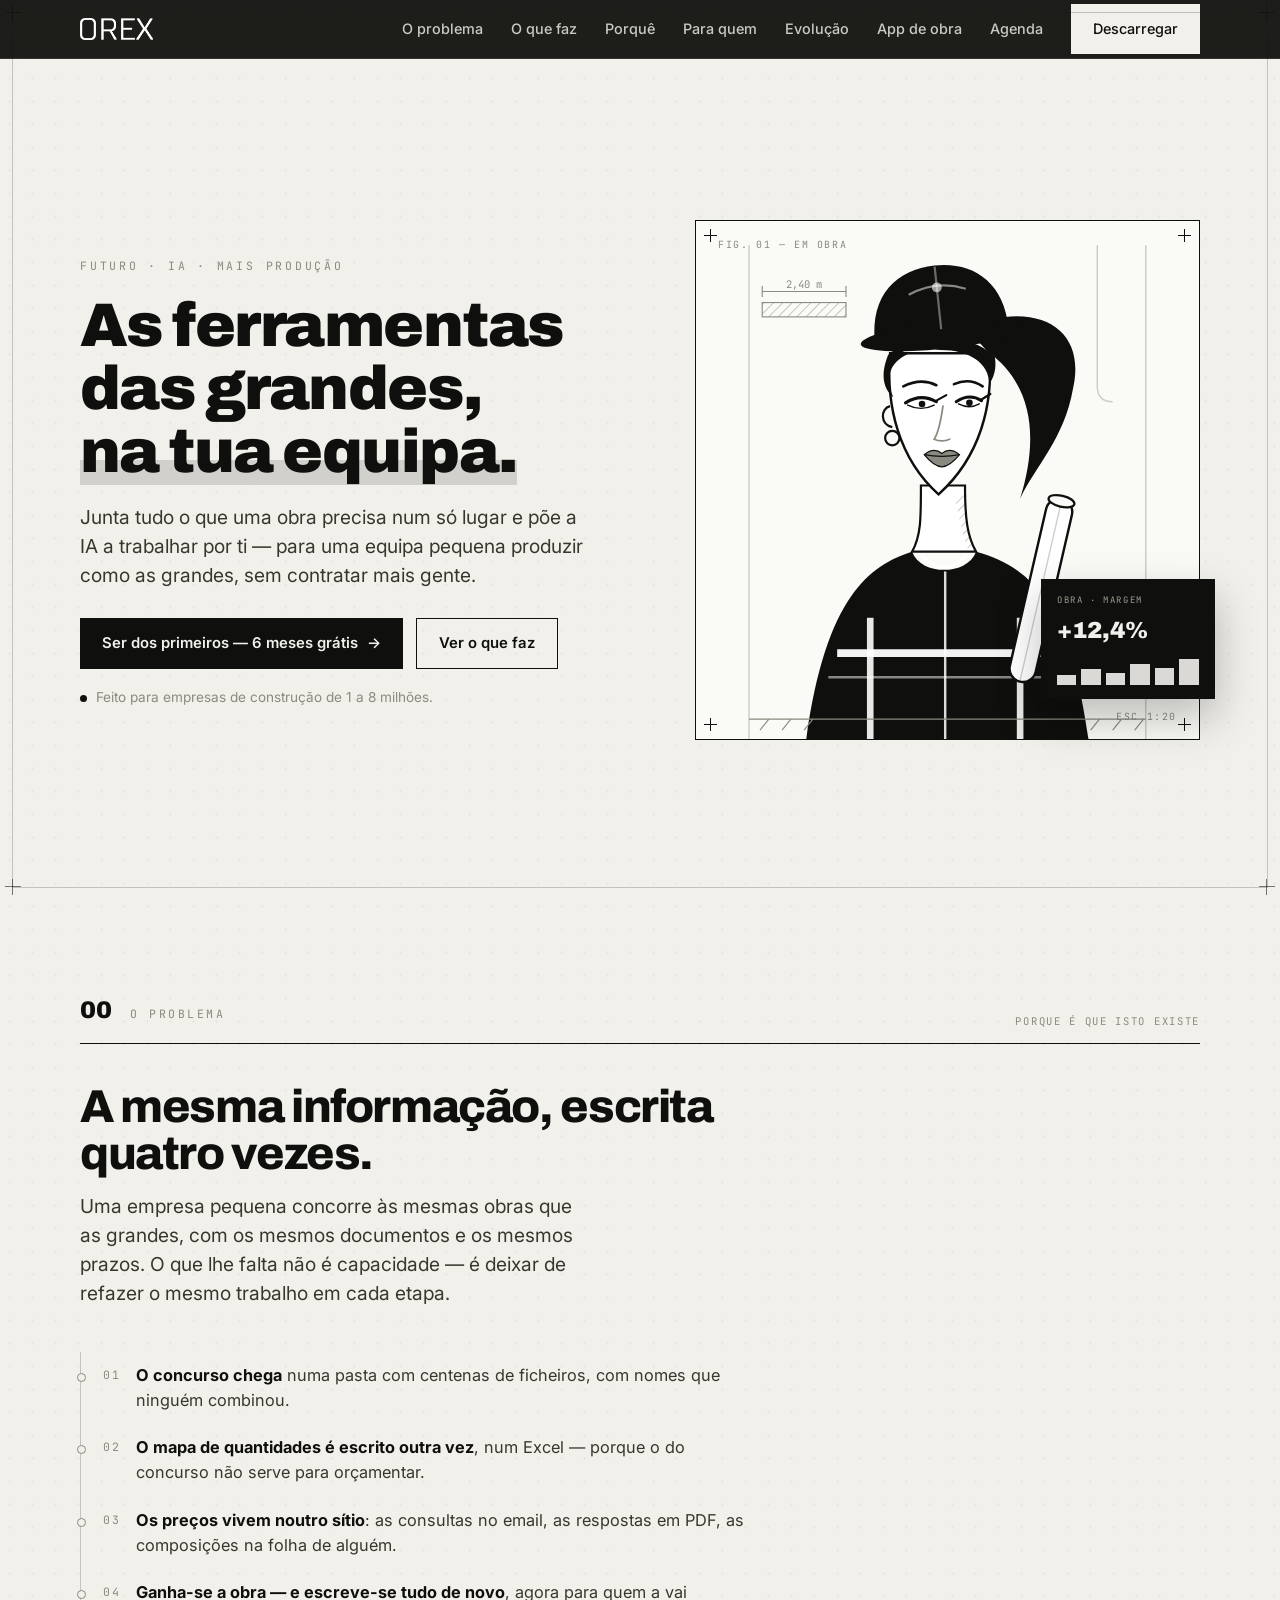
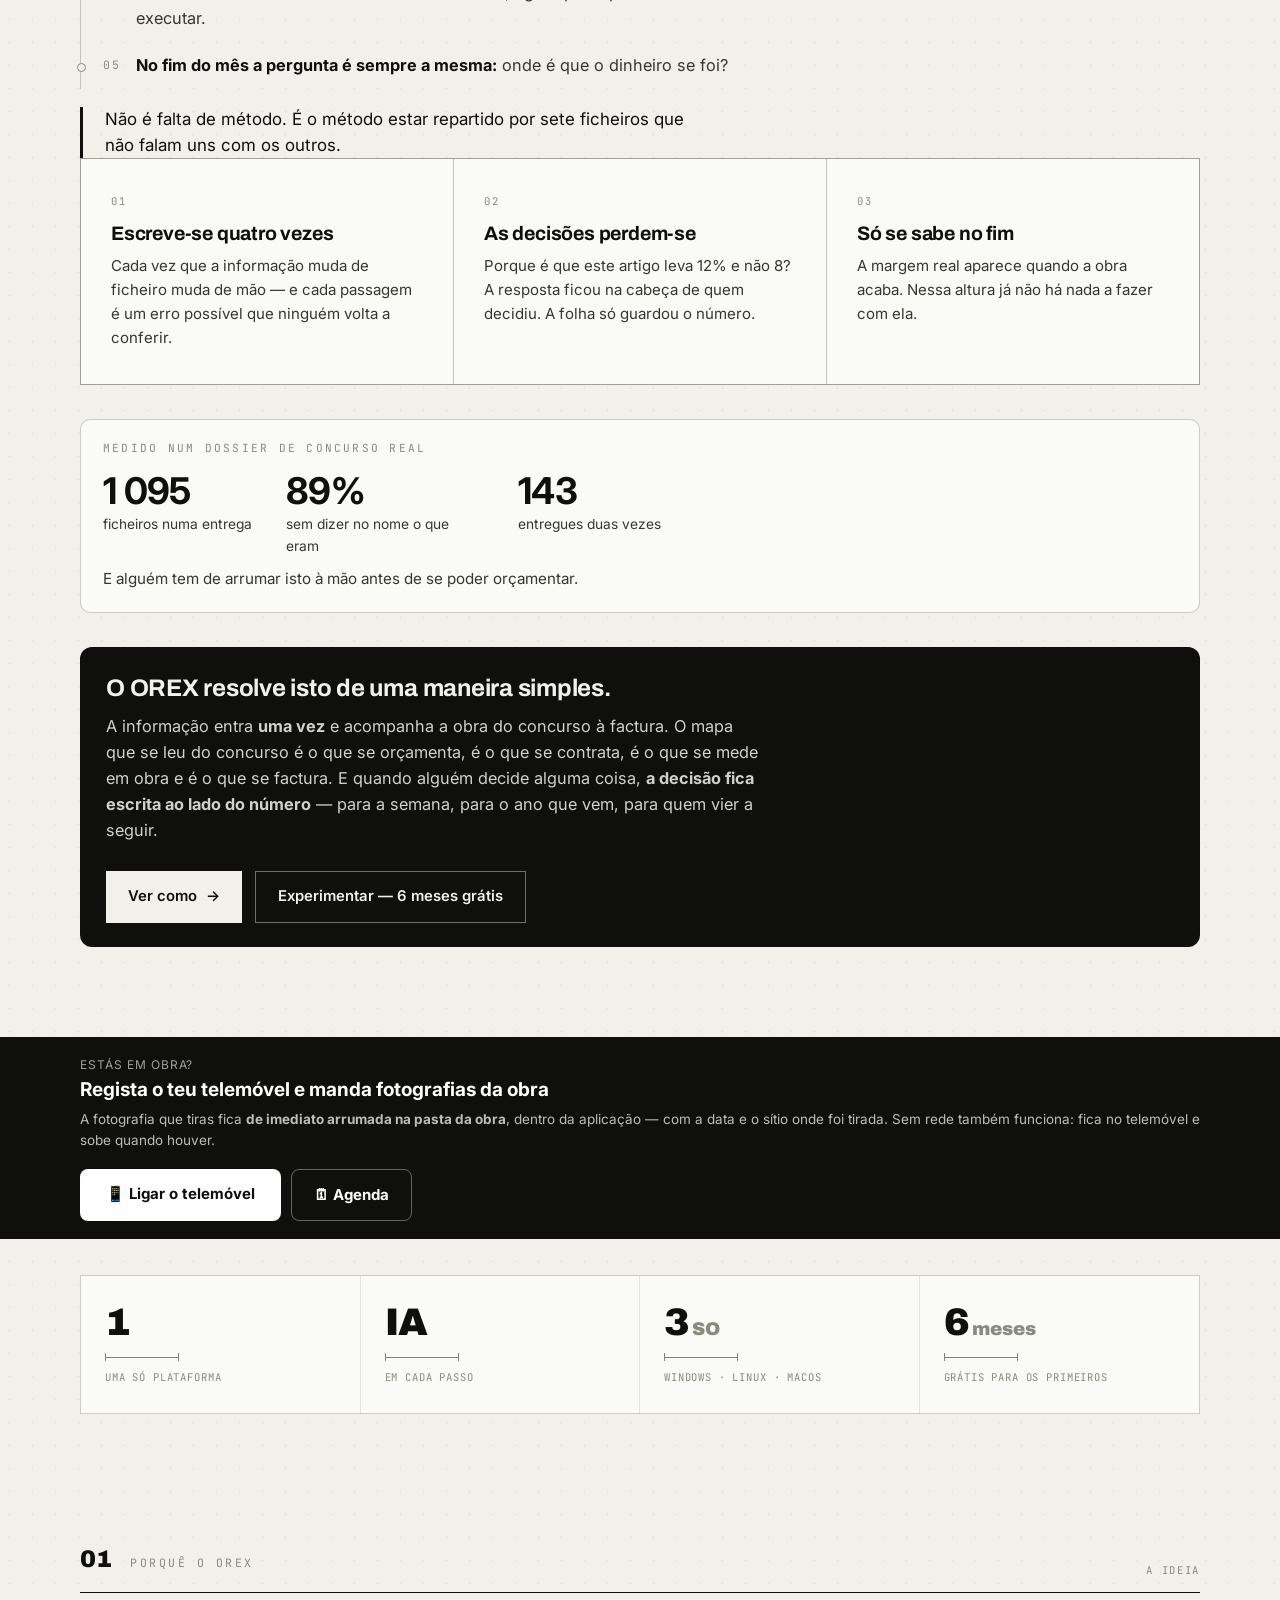
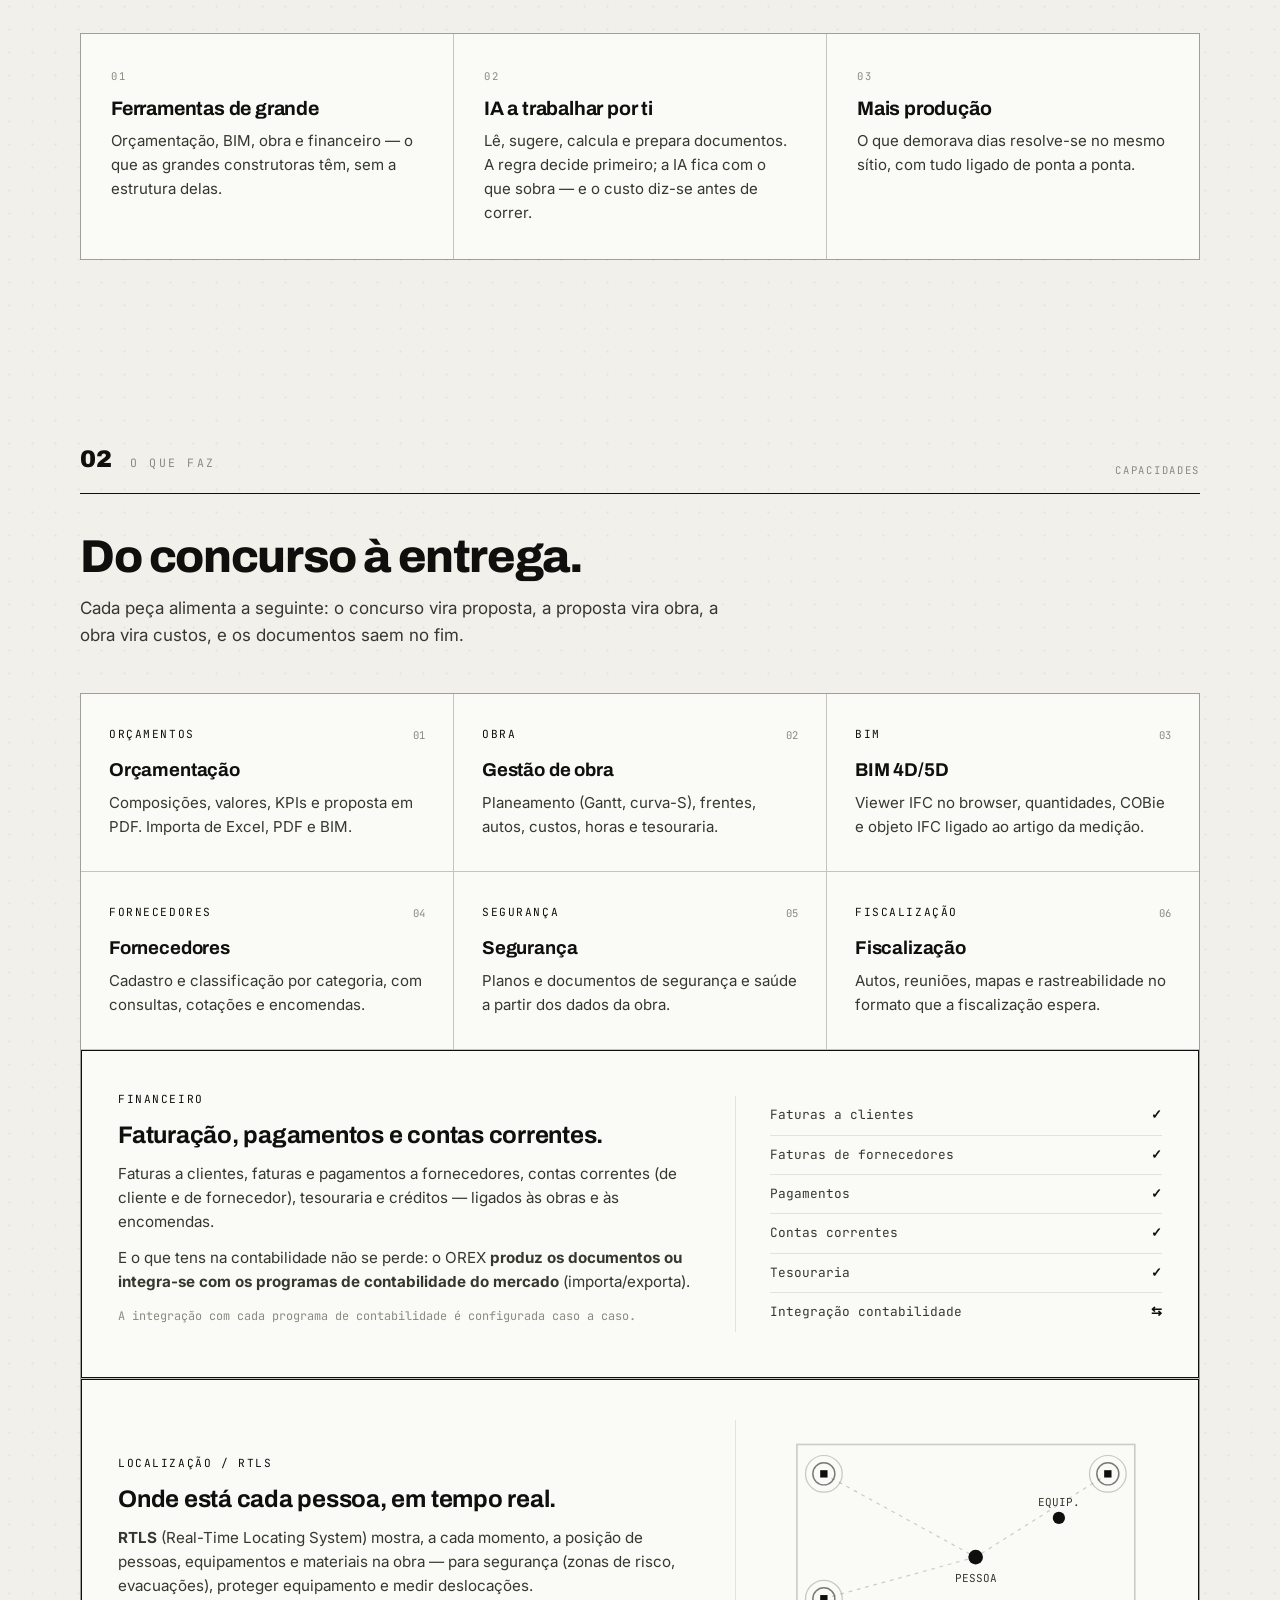
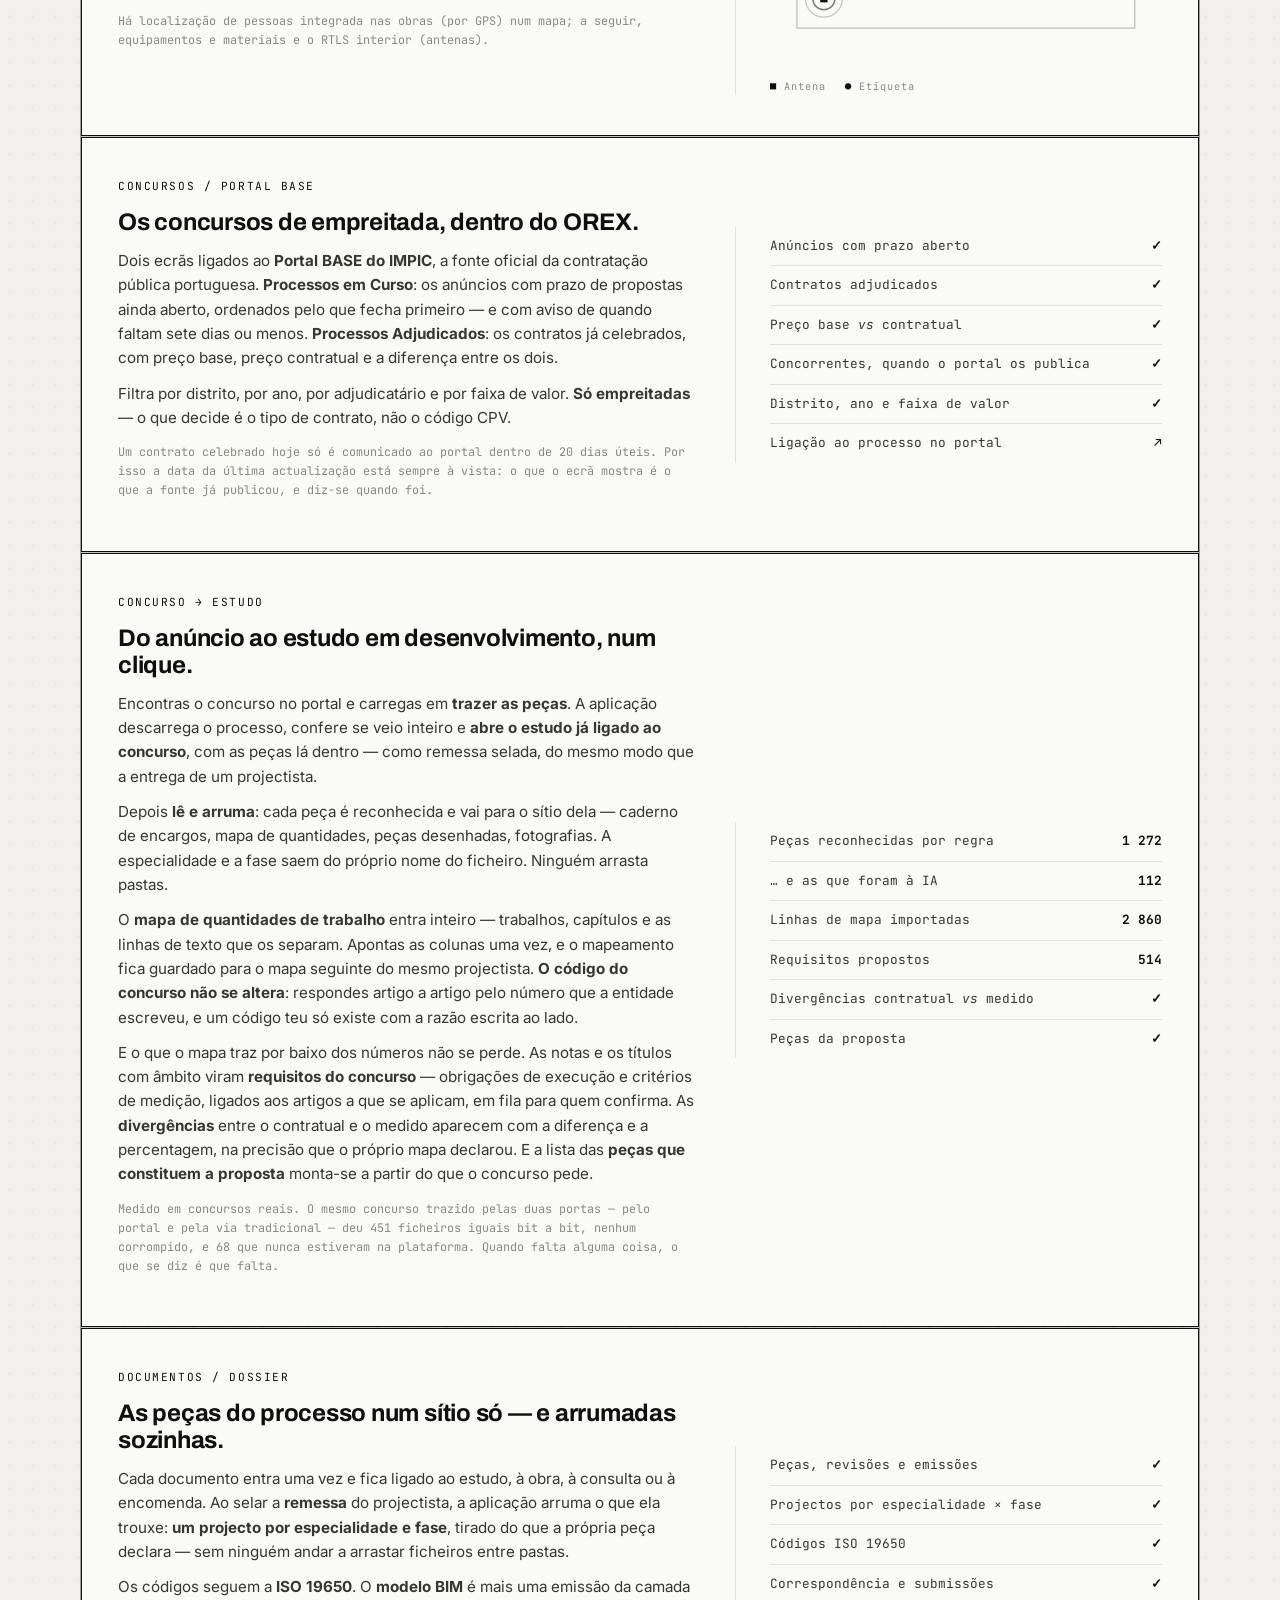
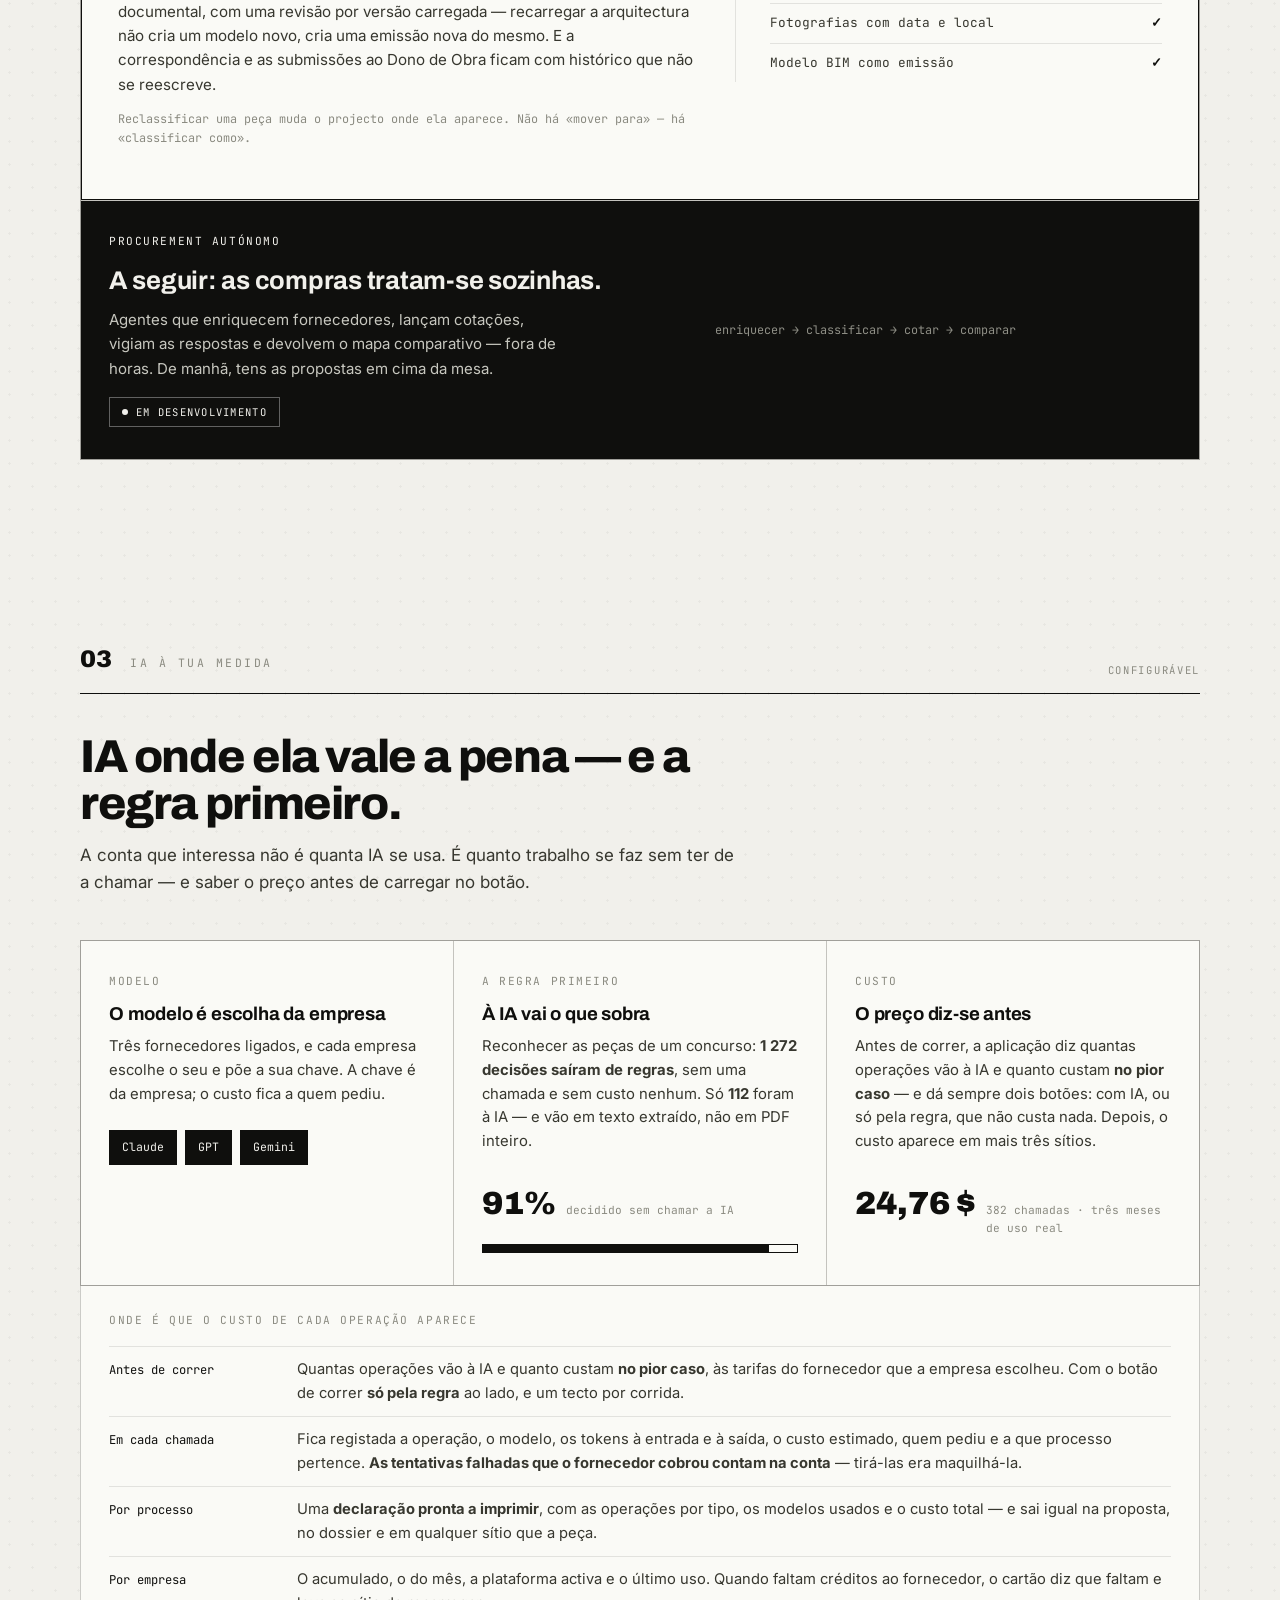
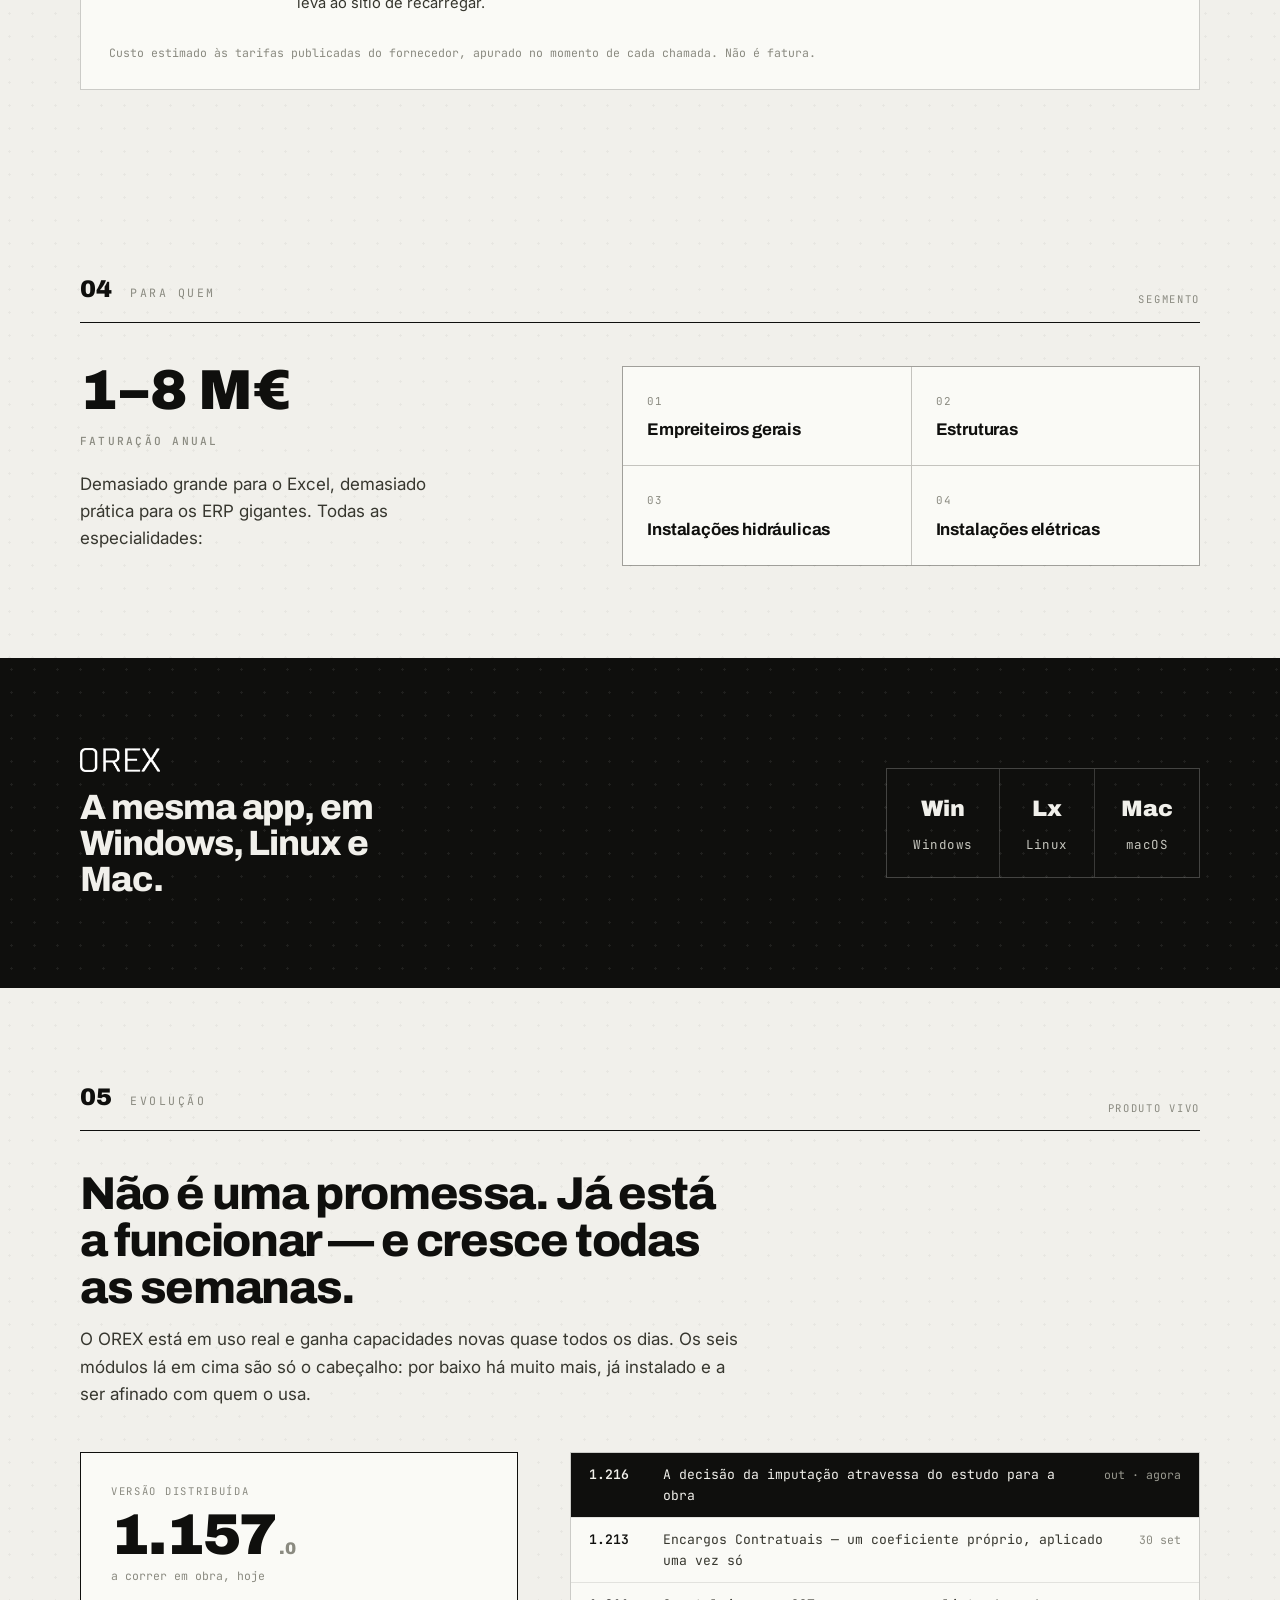
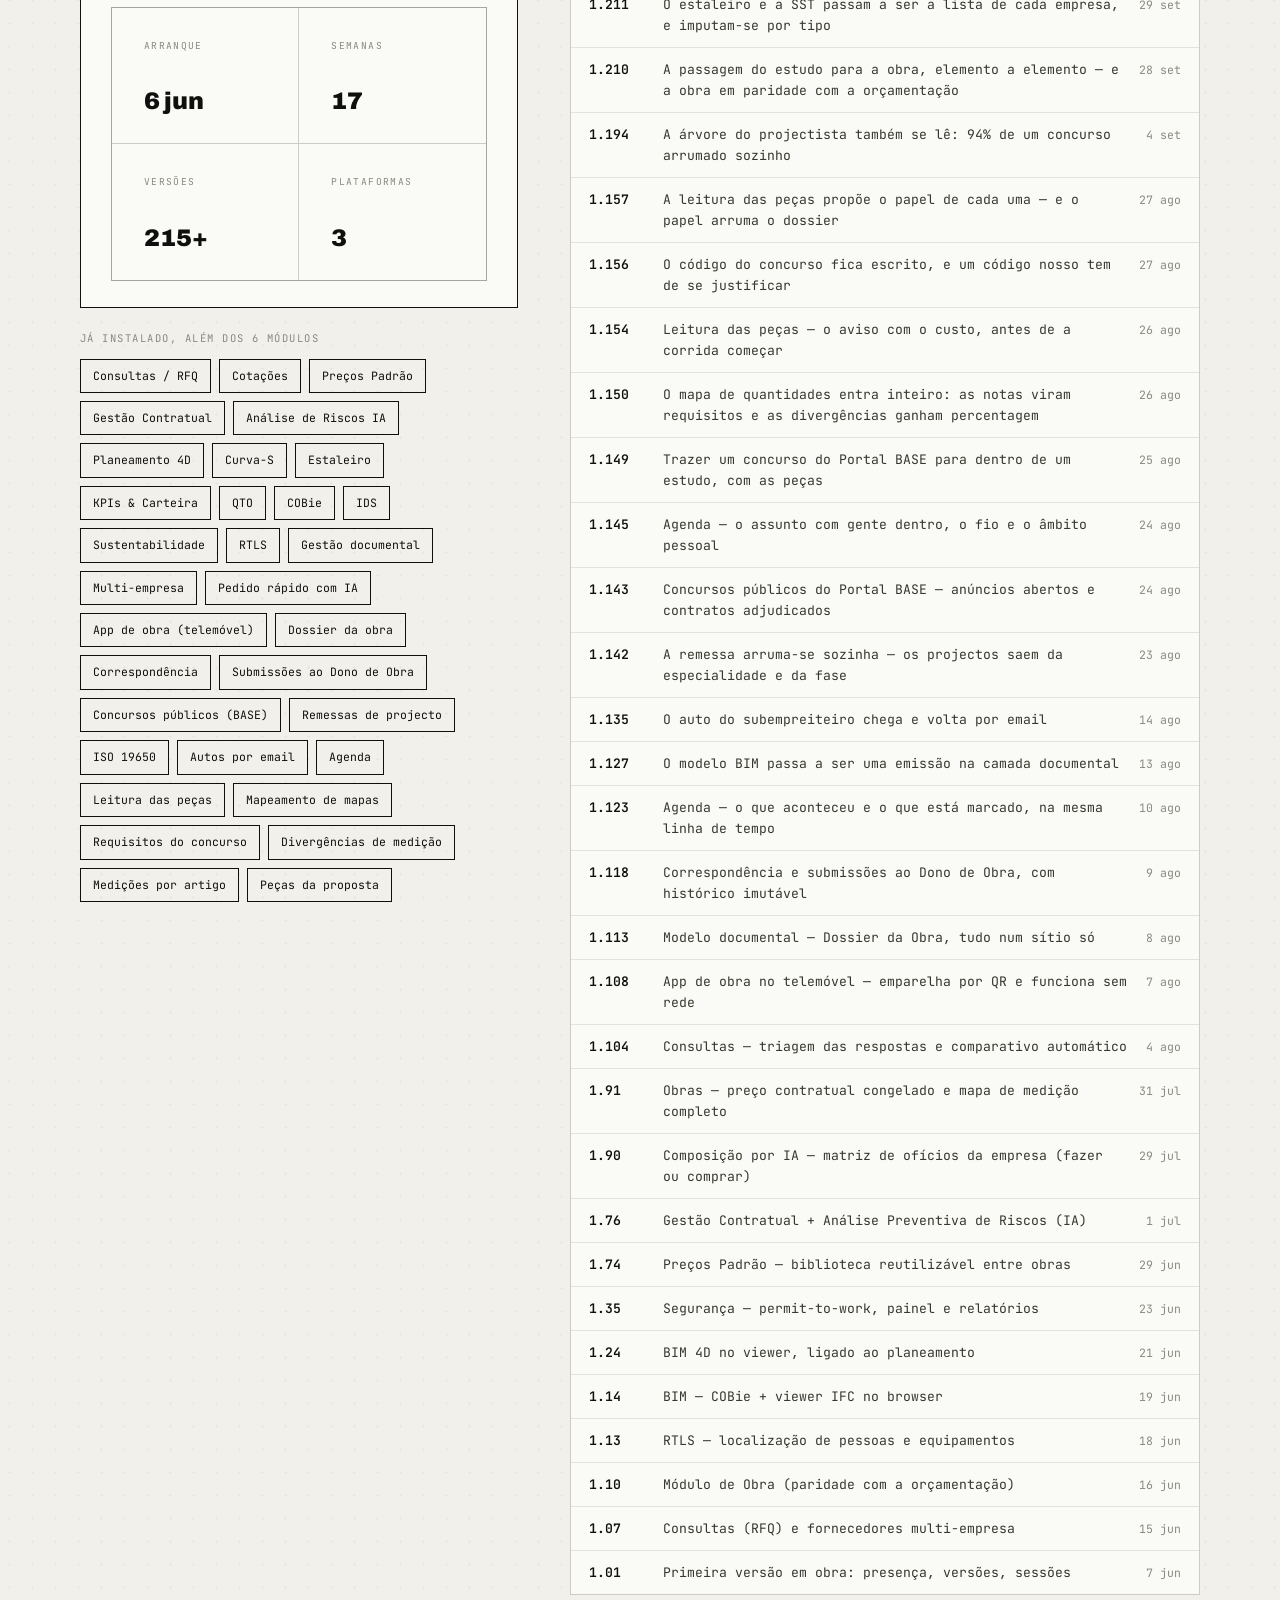
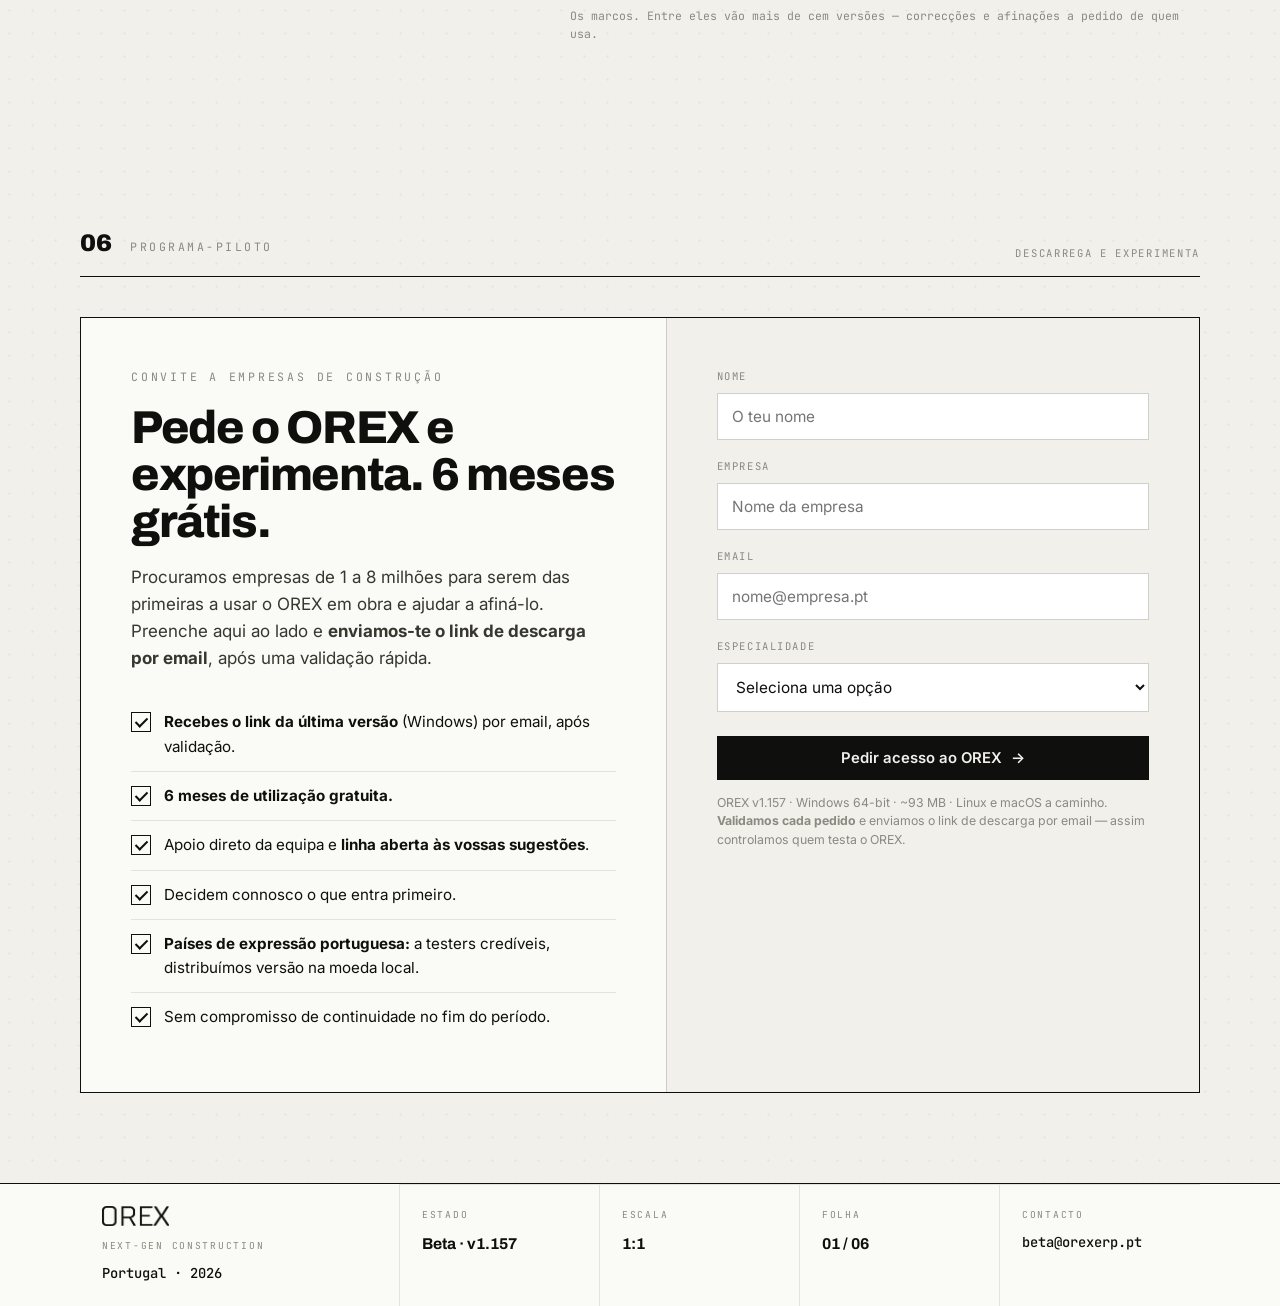
==== commit 2fabb583: "site: a primeira coisa que se le passa a ser o problema     «inclui uma pagina inicial a explicar de" ====
--- a/index.html
+++ b/index.html
@@ -267,6 +267,33 @@
     body{font-size:16px;} .mini{display:none;}
     .titleblock{grid-template-columns:1fr;} .titleblock .cell{border-right:none;}
   }
+
+  /* -- 00 - O problema ------------------------------------------------- */
+  .percurso{list-style:none;margin:26px 0 0;padding:0;border-left:1px solid var(--line);}
+  .percurso li{display:flex;gap:16px;align-items:flex-start;padding:11px 0 11px 22px;position:relative;}
+  .percurso li::before{content:"";position:absolute;left:-4px;top:21px;width:7px;height:7px;
+    border-radius:50%;background:var(--paper);border:1px solid var(--steel);}
+  .percurso .n{font-family:"JetBrains Mono",monospace;font-size:.72rem;letter-spacing:.14em;
+    color:var(--steel);padding-top:3px;flex:0 0 auto;}
+  .percurso p{margin:0;font-size:1.02rem;line-height:1.55;color:var(--ink-2);max-width:62ch;}
+  .percurso p b{color:var(--ink);}
+  .percurso-fecho{margin:18px 0 0;font-size:1.06rem;line-height:1.5;color:var(--ink);max-width:56ch;
+    padding-left:22px;border-left:3px solid var(--ink);}
+  .prova{margin-top:34px;border:1px solid var(--line);border-radius:10px;padding:20px 22px;
+    background:var(--paper-2);}
+  .prova-cab{font-family:"JetBrains Mono",monospace;font-size:.7rem;letter-spacing:.2em;
+    text-transform:uppercase;color:var(--steel);}
+  .prova-nums{display:flex;gap:34px;flex-wrap:wrap;margin:14px 0 10px;}
+  .prova-nums b{display:block;font-size:clamp(1.7rem,3.4vw,2.3rem);line-height:1.05;letter-spacing:-.02em;}
+  .prova-nums span{display:block;font-size:.86rem;color:var(--ink-2);margin-top:3px;max-width:22ch;}
+  .prova p{margin:0;font-size:.95rem;color:var(--ink-2);}
+  .resposta{margin-top:34px;background:var(--ink);color:var(--paper);border-radius:12px;padding:26px 26px 24px;}
+  .resposta h3{margin:0 0 10px;font-size:clamp(1.18rem,2.4vw,1.5rem);line-height:1.25;}
+  .resposta p{margin:0 0 18px;font-size:1.02rem;line-height:1.6;opacity:.86;max-width:66ch;}
+  .resposta p b{opacity:1;}
+  .resposta .btn-primary{background:var(--paper);color:var(--ink);}
+  .resposta .btn-ghost{color:var(--paper);border-color:rgba(255,255,255,.4);}
+  @media (max-width:560px){ .prova-nums{gap:20px;} }
   @media (prefers-reduced-motion:reduce){*{animation:none!important;transition:none!important;}.reveal{opacity:1;transform:none;}.draw{stroke-dashoffset:0;}}
 </style>
 </head>
@@ -278,6 +305,7 @@
   <div class="wrap nav-in">
     <img class="logo" src="[data-uri]" alt="OREX" />
     <div class="nav-links">
+      <a href="#problema">O problema</a>
       <a href="#modulos">O que faz</a>
       <a href="#porque">Porquê</a>
       <a href="#paraquem">Para quem</a>
@@ -416,6 +444,80 @@
      o site e nao encontra onde se regista. Isto e' a mesma ligacao, no sitio
      onde ela e' precisa: grande, no principio, e a explicar o que e' preciso
      ter a' mao antes de ir. -->
+<!-- ══════════════════════════════════════════════════════════════════════
+     00 · O PROBLEMA — a primeira coisa que se lê
+     ──────────────────────────────────────────────────────────────────────
+     Quem chega ao site não sabe o que é um MQT nem porque é que havia de
+     querer outro programa. Antes de dizer o que o OREX faz, diz-se o que
+     dói — em palavras que qualquer pessoa da construção reconhece como suas.
+     Os números da prova são medidos num dossier real, não são figura de estilo.
+     ══════════════════════════════════════════════════════════════════════ -->
+<section id="problema">
+  <div class="wrap">
+    <div class="tab reveal"><div class="l"><span class="sheet-no exp">00</span><span class="ttl">O problema</span></div><div class="r">Porque é que isto existe</div></div>
+
+    <div class="sec-head reveal">
+      <h2>A mesma informação, escrita quatro vezes.</h2>
+      <p class="lead">Uma empresa pequena concorre às mesmas obras que as grandes, com os mesmos
+      documentos e os mesmos prazos. O que lhe falta não é capacidade — é deixar de refazer o
+      mesmo trabalho em cada etapa.</p>
+    </div>
+
+    <ol class="percurso reveal">
+      <li><span class="n">01</span><p><b>O concurso chega</b> numa pasta com centenas de ficheiros,
+        com nomes que ninguém combinou.</p></li>
+      <li><span class="n">02</span><p><b>O mapa de quantidades é escrito outra vez</b>, num Excel —
+        porque o do concurso não serve para orçamentar.</p></li>
+      <li><span class="n">03</span><p><b>Os preços vivem noutro sítio</b>: as consultas no email, as
+        respostas em PDF, as composições na folha de alguém.</p></li>
+      <li><span class="n">04</span><p><b>Ganha-se a obra — e escreve-se tudo de novo</b>, agora para
+        quem a vai executar.</p></li>
+      <li><span class="n">05</span><p><b>No fim do mês a pergunta é sempre a mesma:</b> onde é que o
+        dinheiro se foi?</p></li>
+    </ol>
+
+    <p class="percurso-fecho reveal">Não é falta de método. É o método estar repartido por sete
+    ficheiros que não falam uns com os outros.</p>
+
+    <div class="values reveal">
+      <div class="value"><div class="vn">01</div><h3>Escreve-se quatro vezes</h3>
+        <p>Cada vez que a informação muda de ficheiro muda de mão — e cada passagem é um erro
+        possível que ninguém volta a conferir.</p></div>
+      <div class="value"><div class="vn">02</div><h3>As decisões perdem-se</h3>
+        <p>Porque é que este artigo leva 12% e não 8? A resposta ficou na cabeça de quem decidiu.
+        A folha só guardou o número.</p></div>
+      <div class="value"><div class="vn">03</div><h3>Só se sabe no fim</h3>
+        <p>A margem real aparece quando a obra acaba. Nessa altura já não há nada a fazer com ela.</p></div>
+    </div>
+
+    <!-- A PROVA. Numeros medidos a 01-10-2026 num dossier de concurso que o
+         programa leu: 1 095 documentos, 977 sem titulo util no nome (89%), e
+         143 com o mesmo conteudo entregue em duas pastas. Nao e exemplo
+         inventado, e por isso e que esta aqui. -->
+    <div class="prova reveal">
+      <div class="prova-cab">Medido num dossier de concurso real</div>
+      <div class="prova-nums">
+        <div><b>1 095</b><span>ficheiros numa entrega</span></div>
+        <div><b>89%</b><span>sem dizer no nome o que eram</span></div>
+        <div><b>143</b><span>entregues duas vezes</span></div>
+      </div>
+      <p>E alguém tem de arrumar isto à mão antes de se poder orçamentar.</p>
+    </div>
+
+    <div class="resposta reveal">
+      <h3>O OREX resolve isto de uma maneira simples.</h3>
+      <p>A informação entra <b>uma vez</b> e acompanha a obra do concurso à factura. O mapa que se
+      leu do concurso é o que se orçamenta, é o que se contrata, é o que se mede em obra e é o que
+      se factura. E quando alguém decide alguma coisa, <b>a decisão fica escrita ao lado do
+      número</b> — para a semana, para o ano que vem, para quem vier a seguir.</p>
+      <div class="hero-cta">
+        <a href="#modulos" class="btn btn-primary">Ver como <span class="arrow">&rarr;</span></a>
+        <a href="#beta" class="btn btn-ghost">Experimentar — 6 meses grátis</a>
+      </div>
+    </div>
+  </div>
+</section>
+
 <section class="obra-entrada" style="background:var(--ink,#0F0F0D);color:#fff;padding:18px 0">
   <div class="wrap" style="display:flex;gap:18px;align-items:center;justify-content:space-between;flex-wrap:wrap">
     <div style="min-width:min(420px,100%)">
@@ -454,7 +556,7 @@
 
 <section id="porque">
   <div class="wrap">
-    <div class="tab reveal"><div class="l"><span class="sheet-no exp">00</span><span class="ttl">Porquê o OREX</span></div><div class="r">A ideia</div></div>
+    <div class="tab reveal"><div class="l"><span class="sheet-no exp">01</span><span class="ttl">Porquê o OREX</span></div><div class="r">A ideia</div></div>
     <div class="values reveal">
       <div class="value"><div class="vn">01</div><h3>Ferramentas de grande</h3><p>Orçamentação, BIM, obra e financeiro — o que as grandes construtoras têm, sem a estrutura delas.</p></div>
       <div class="value"><div class="vn">02</div><h3>IA a trabalhar por ti</h3><p>Lê, sugere, calcula e prepara documentos. A regra decide primeiro; a IA fica com o que sobra — e o custo diz-se antes de correr.</p></div>
@@ -465,7 +567,7 @@
 
 <section id="modulos">
   <div class="wrap">
-    <div class="tab reveal"><div class="l"><span class="sheet-no exp">01</span><span class="ttl">O que faz</span></div><div class="r">Capacidades</div></div>
+    <div class="tab reveal"><div class="l"><span class="sheet-no exp">02</span><span class="ttl">O que faz</span></div><div class="r">Capacidades</div></div>
     <div class="sec-head reveal">
       <h2>Do concurso à entrega.</h2>
       <p>Cada peça alimenta a seguinte: o concurso vira proposta, a proposta vira obra, a obra vira custos, e os documentos saem no fim.</p>
@@ -597,7 +699,7 @@
 
 <section id="ia">
   <div class="wrap">
-    <div class="tab reveal"><div class="l"><span class="sheet-no exp">02</span><span class="ttl">IA à tua medida</span></div><div class="r">Configurável</div></div>
+    <div class="tab reveal"><div class="l"><span class="sheet-no exp">03</span><span class="ttl">IA à tua medida</span></div><div class="r">Configurável</div></div>
     <div class="sec-head reveal">
       <h2>IA onde ela vale a pena — e a regra primeiro.</h2>
       <p>A conta que interessa não é quanta IA se usa. É quanto trabalho se faz sem ter de a chamar — e saber o preço antes de carregar no botão.</p>
@@ -637,7 +739,7 @@
 
 <section id="paraquem">
   <div class="wrap">
-    <div class="tab reveal"><div class="l"><span class="sheet-no exp">03</span><span class="ttl">Para quem</span></div><div class="r">Segmento</div></div>
+    <div class="tab reveal"><div class="l"><span class="sheet-no exp">04</span><span class="ttl">Para quem</span></div><div class="r">Segmento</div></div>
     <div class="target reveal">
       <div>
         <div class="band-num exp">1&ndash;8 M&euro;<small>Faturação anual</small></div>
@@ -662,7 +764,7 @@
 
 <section id="evolucao">
   <div class="wrap">
-    <div class="tab reveal"><div class="l"><span class="sheet-no exp">04</span><span class="ttl">Evolução</span></div><div class="r">Produto vivo</div></div>
+    <div class="tab reveal"><div class="l"><span class="sheet-no exp">05</span><span class="ttl">Evolução</span></div><div class="r">Produto vivo</div></div>
     <div class="sec-head reveal">
       <h2>Não é uma promessa. Já está a funcionar — e cresce todas as semanas.</h2>
       <p>O OREX está em uso real e ganha capacidades novas quase todos os dias. Os seis módulos lá em cima são só o cabeçalho: por baixo há muito mais, já instalado e a ser afinado com quem o usa.</p>
@@ -676,8 +778,8 @@
           <div class="sub">a correr em obra, hoje</div>
           <div class="split">
             <div><div class="k">Arranque</div><div class="n">6 jun</div></div>
-            <div><div class="k">Semanas</div><div class="n">12</div></div>
-            <div><div class="k">Versões</div><div class="n">155+</div></div>
+            <div><div class="k">Semanas</div><div class="n">17</div></div>
+            <div><div class="k">Versões</div><div class="n">215+</div></div>
             <div><div class="k">Plataformas</div><div class="n">3</div></div>
           </div>
         </div>
@@ -702,7 +804,12 @@
 
       <div>
         <div class="vlog">
-          <div class="row cur"><span class="v">1.157</span><span class="d">A leitura das peças propõe o papel de cada uma — e o papel arruma o dossier</span><span class="dt">ago · agora</span></div>
+          <div class="row cur"><span class="v">1.216</span><span class="d">A decisão da imputação atravessa do estudo para a obra</span><span class="dt">out · agora</span></div>
+          <div class="row"><span class="v">1.213</span><span class="d">Encargos Contratuais — um coeficiente próprio, aplicado uma vez só</span><span class="dt">30 set</span></div>
+          <div class="row"><span class="v">1.211</span><span class="d">O estaleiro e a SST passam a ser a lista de cada empresa, e imputam-se por tipo</span><span class="dt">29 set</span></div>
+          <div class="row"><span class="v">1.210</span><span class="d">A passagem do estudo para a obra, elemento a elemento — e a obra em paridade com a orçamentação</span><span class="dt">28 set</span></div>
+          <div class="row"><span class="v">1.194</span><span class="d">A árvore do projectista também se lê: 94% de um concurso arrumado sozinho</span><span class="dt">4 set</span></div>
+          <div class="row"><span class="v">1.157</span><span class="d">A leitura das peças propõe o papel de cada uma — e o papel arruma o dossier</span><span class="dt">27 ago</span></div>
           <div class="row"><span class="v">1.156</span><span class="d">O código do concurso fica escrito, e um código nosso tem de se justificar</span><span class="dt">27 ago</span></div>
           <div class="row"><span class="v">1.154</span><span class="d">Leitura das peças — o aviso com o custo, antes de a corrida começar</span><span class="dt">26 ago</span></div>
           <div class="row"><span class="v">1.150</span><span class="d">O mapa de quantidades entra inteiro: as notas viram requisitos e as divergências ganham percentagem</span><span class="dt">26 ago</span></div>
@@ -737,7 +844,7 @@
 
 <section id="beta">
   <div class="wrap">
-    <div class="tab reveal"><div class="l"><span class="sheet-no exp">05</span><span class="ttl">Programa-piloto</span></div><div class="r">Descarrega e experimenta</div></div>
+    <div class="tab reveal"><div class="l"><span class="sheet-no exp">06</span><span class="ttl">Programa-piloto</span></div><div class="r">Descarrega e experimenta</div></div>
     <div class="offer-card reveal">
       <div class="offer-left">
         <span class="eyebrow">Convite a empresas de construção</span>
@@ -776,7 +883,7 @@
       <div class="cell brandcell"><img class="logo" src="[data-uri]" alt="OREX" /><div class="k">Next-Gen Construction</div><div class="v mono">Portugal · 2026</div></div>
       <div class="cell"><div class="k">Estado</div><div class="v" id="verFoot">Beta · v1.157</div></div>
       <div class="cell"><div class="k">Escala</div><div class="v">1:1</div></div>
-      <div class="cell"><div class="k">Folha</div><div class="v">01 / 05</div></div>
+      <div class="cell"><div class="k">Folha</div><div class="v">01 / 06</div></div>
       <div class="cell"><div class="k">Contacto</div><div class="v mono">beta@orexerp.pt</div></div>
     </div>
   </div>
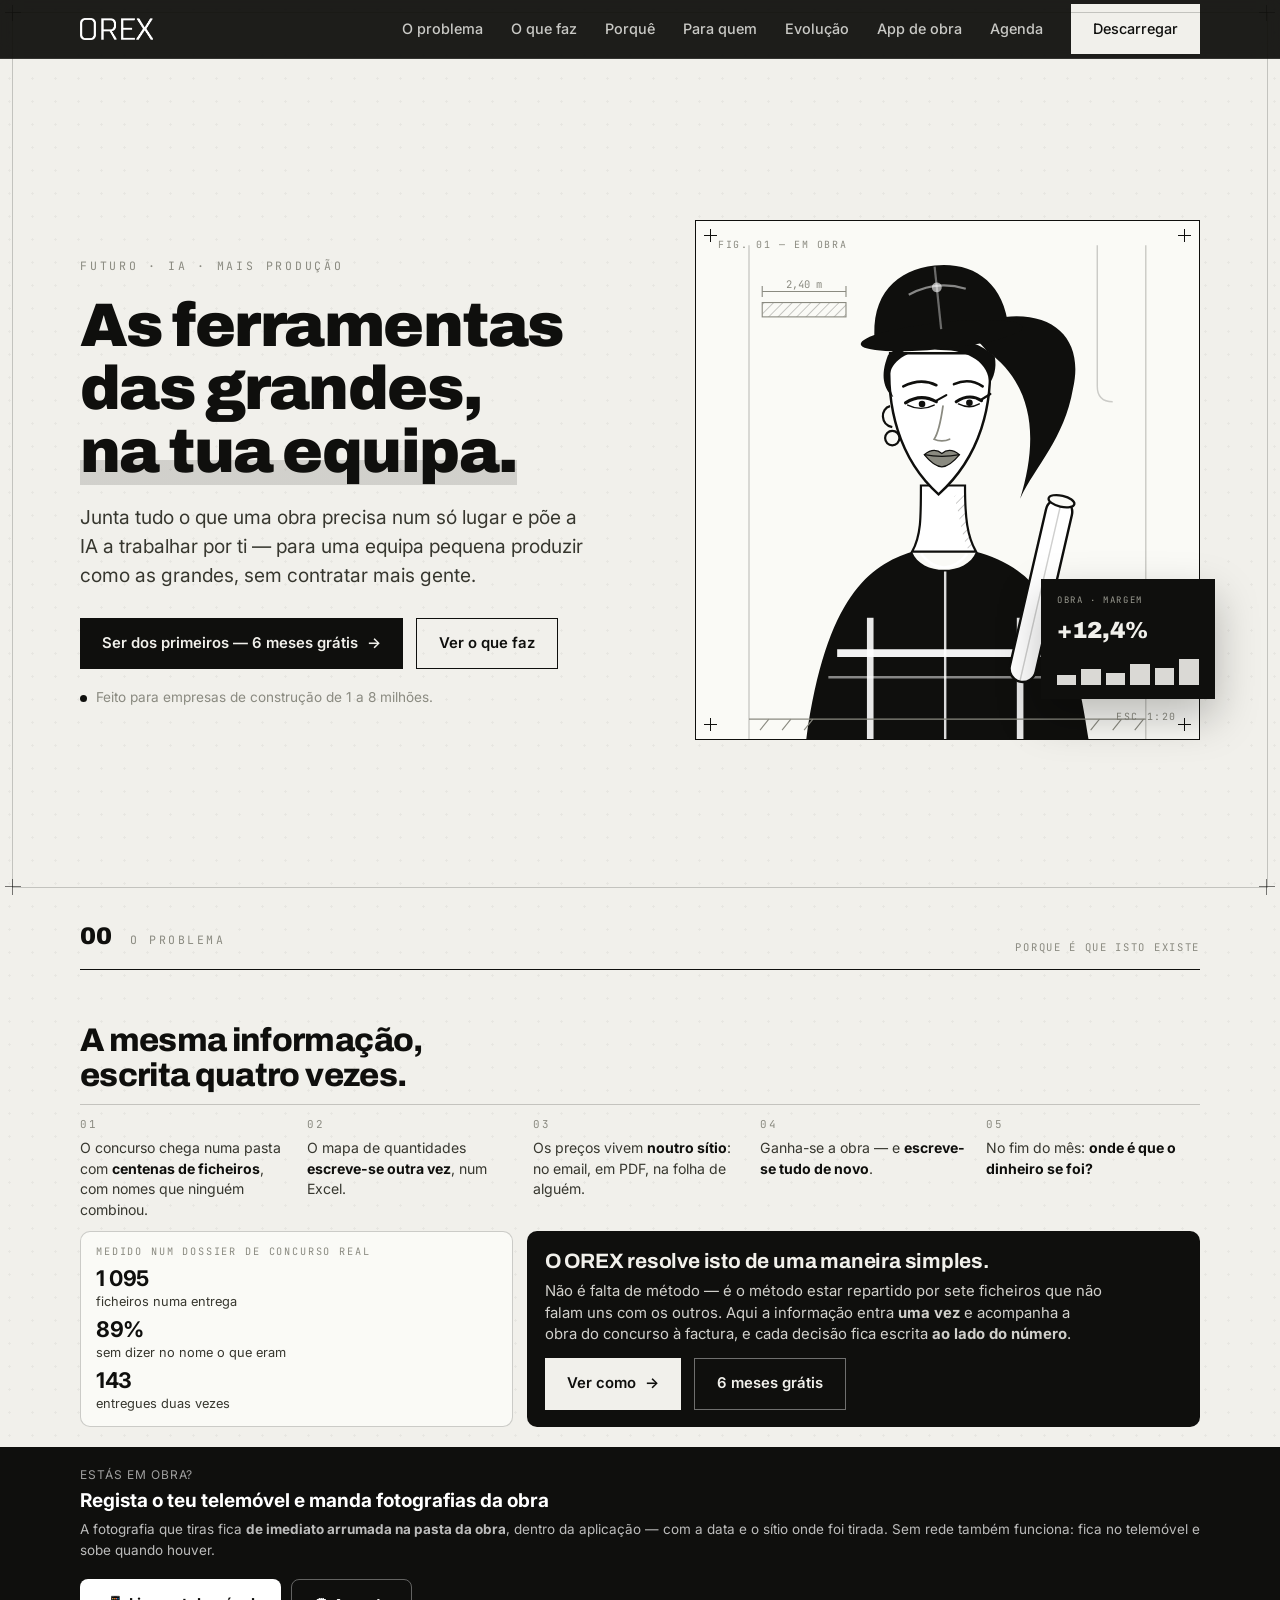
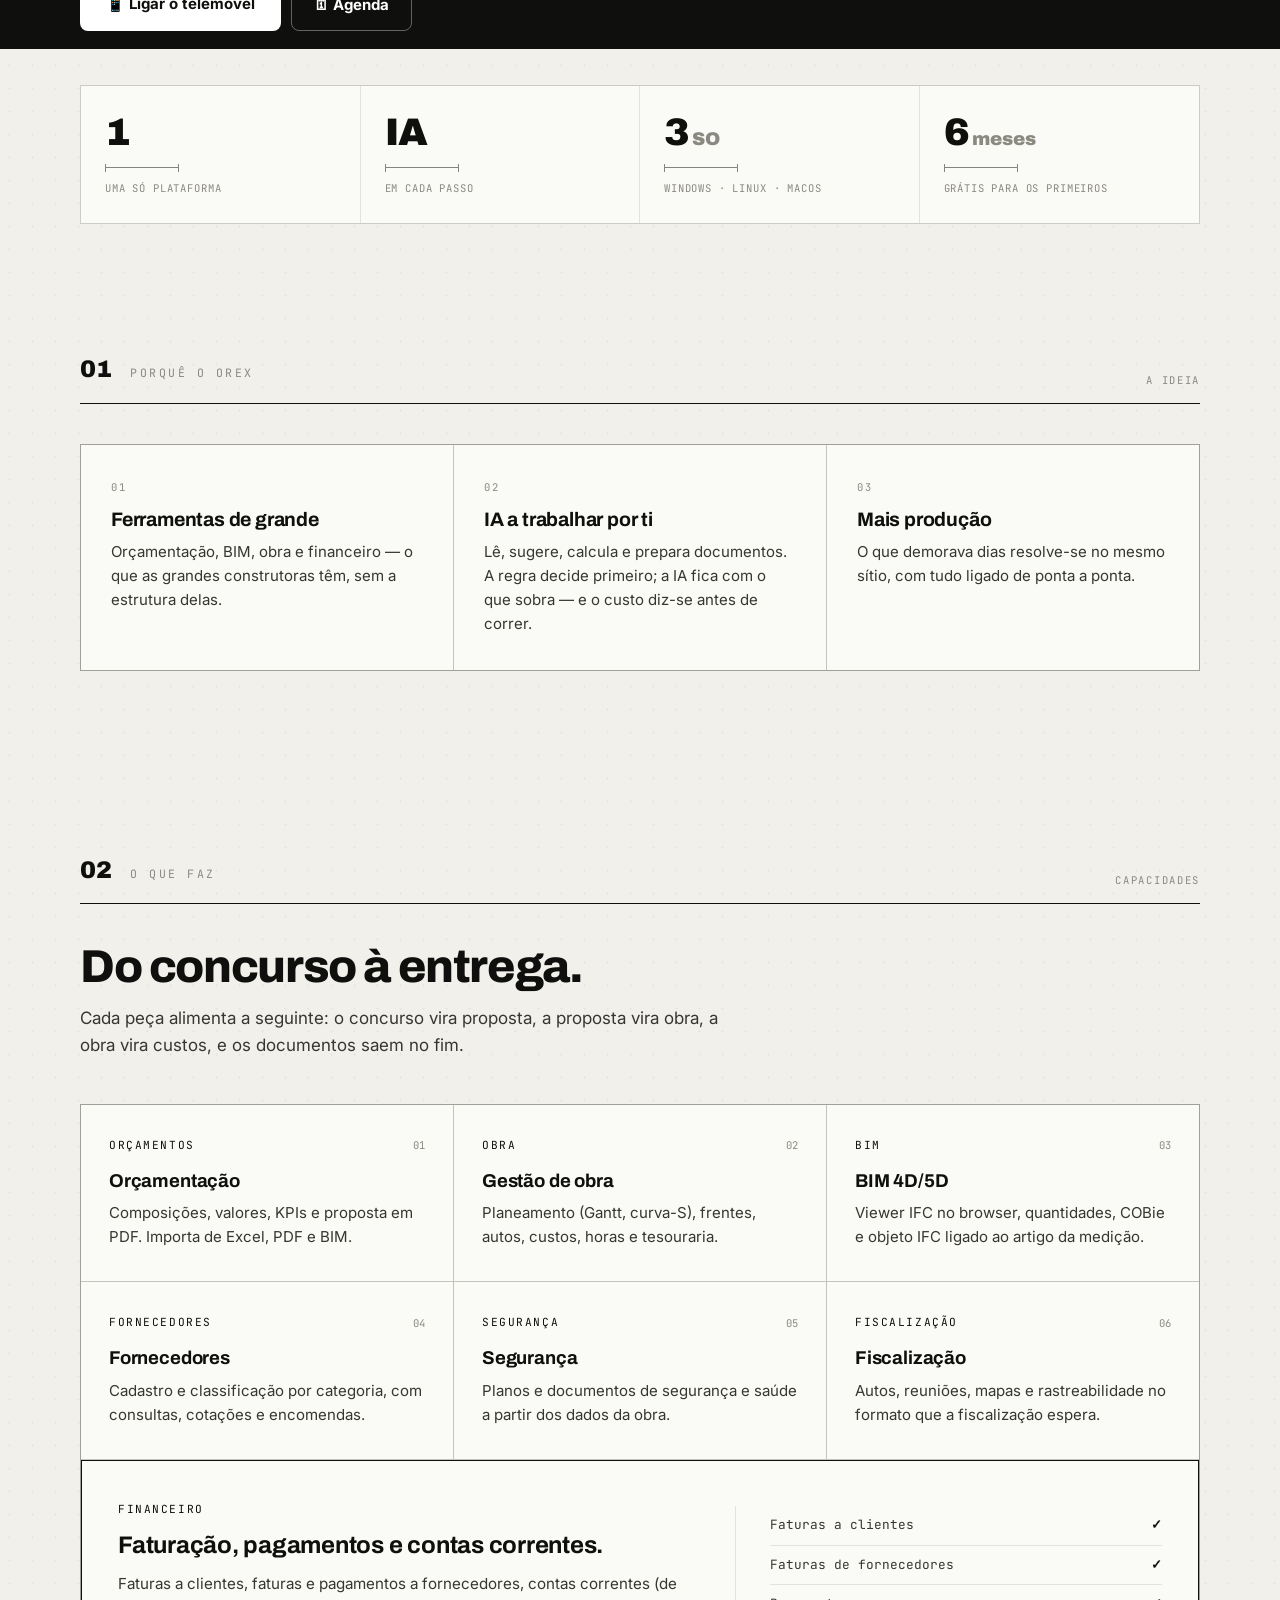
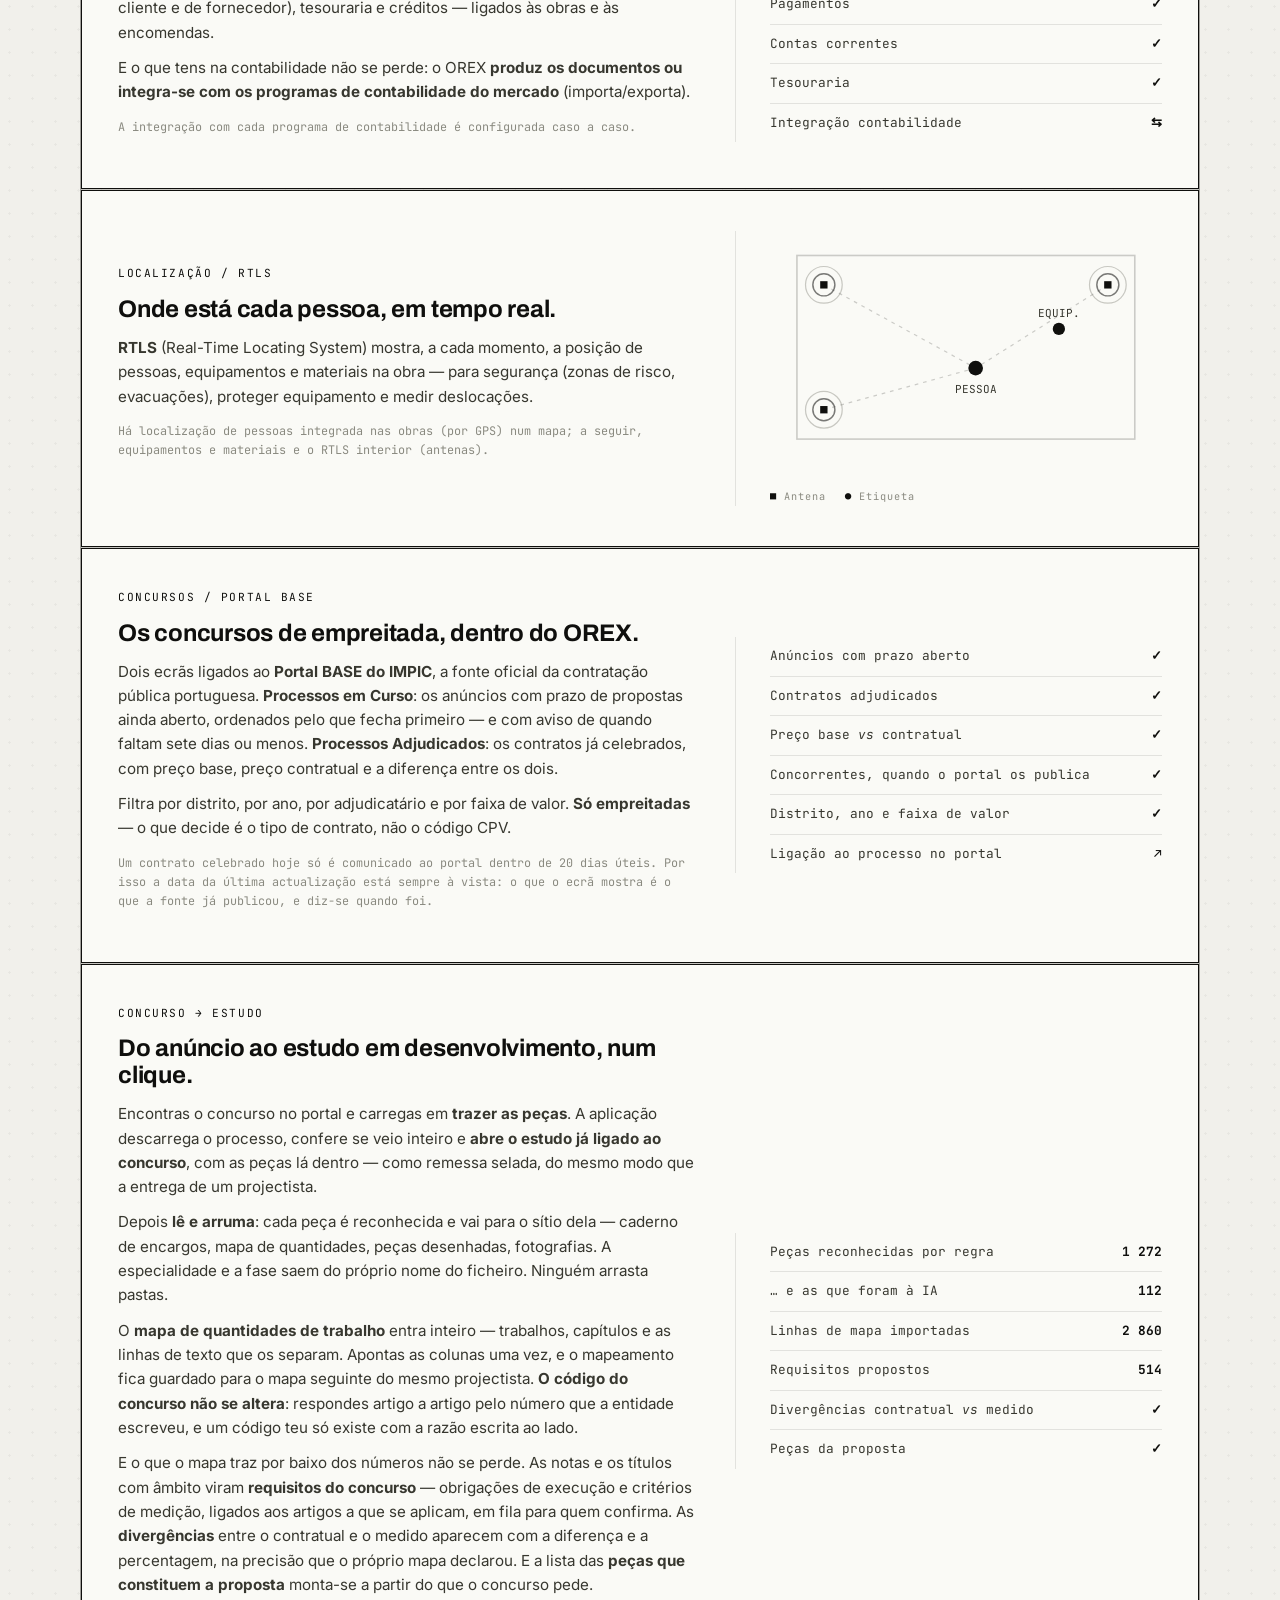
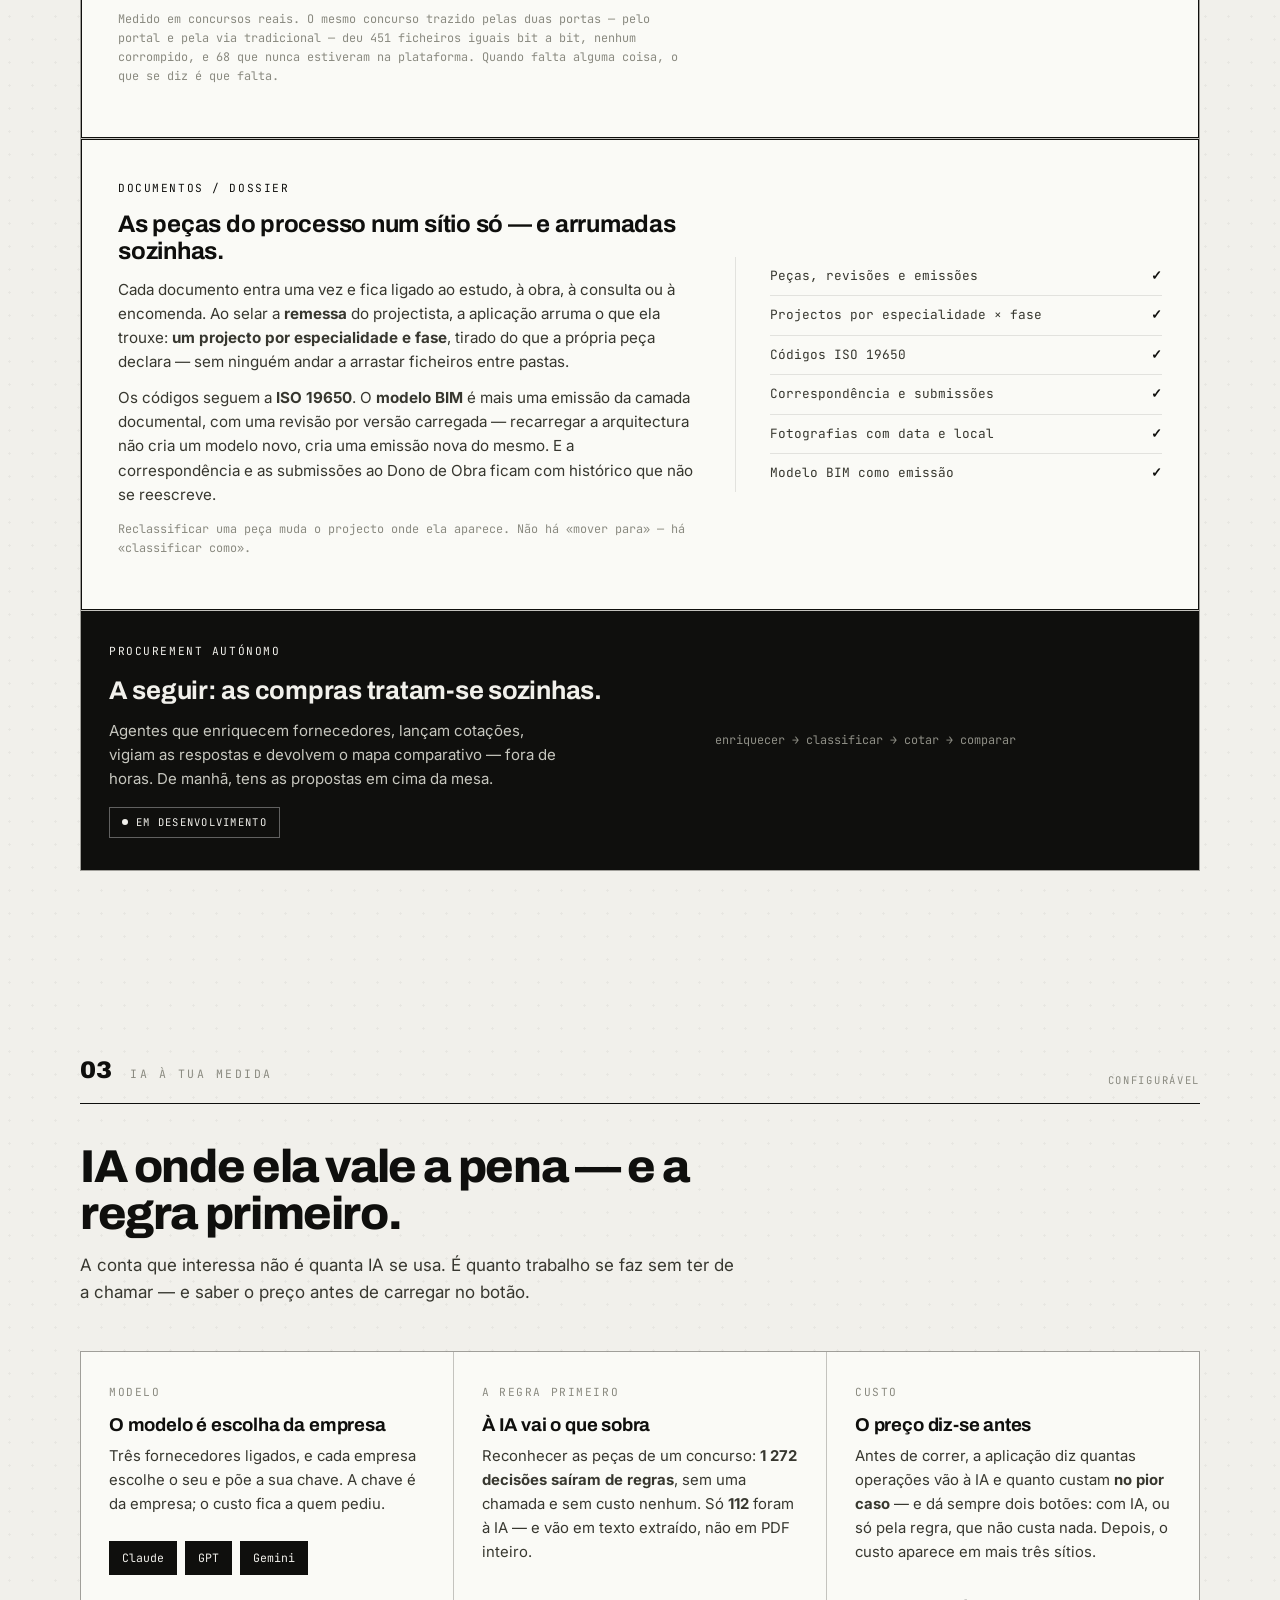
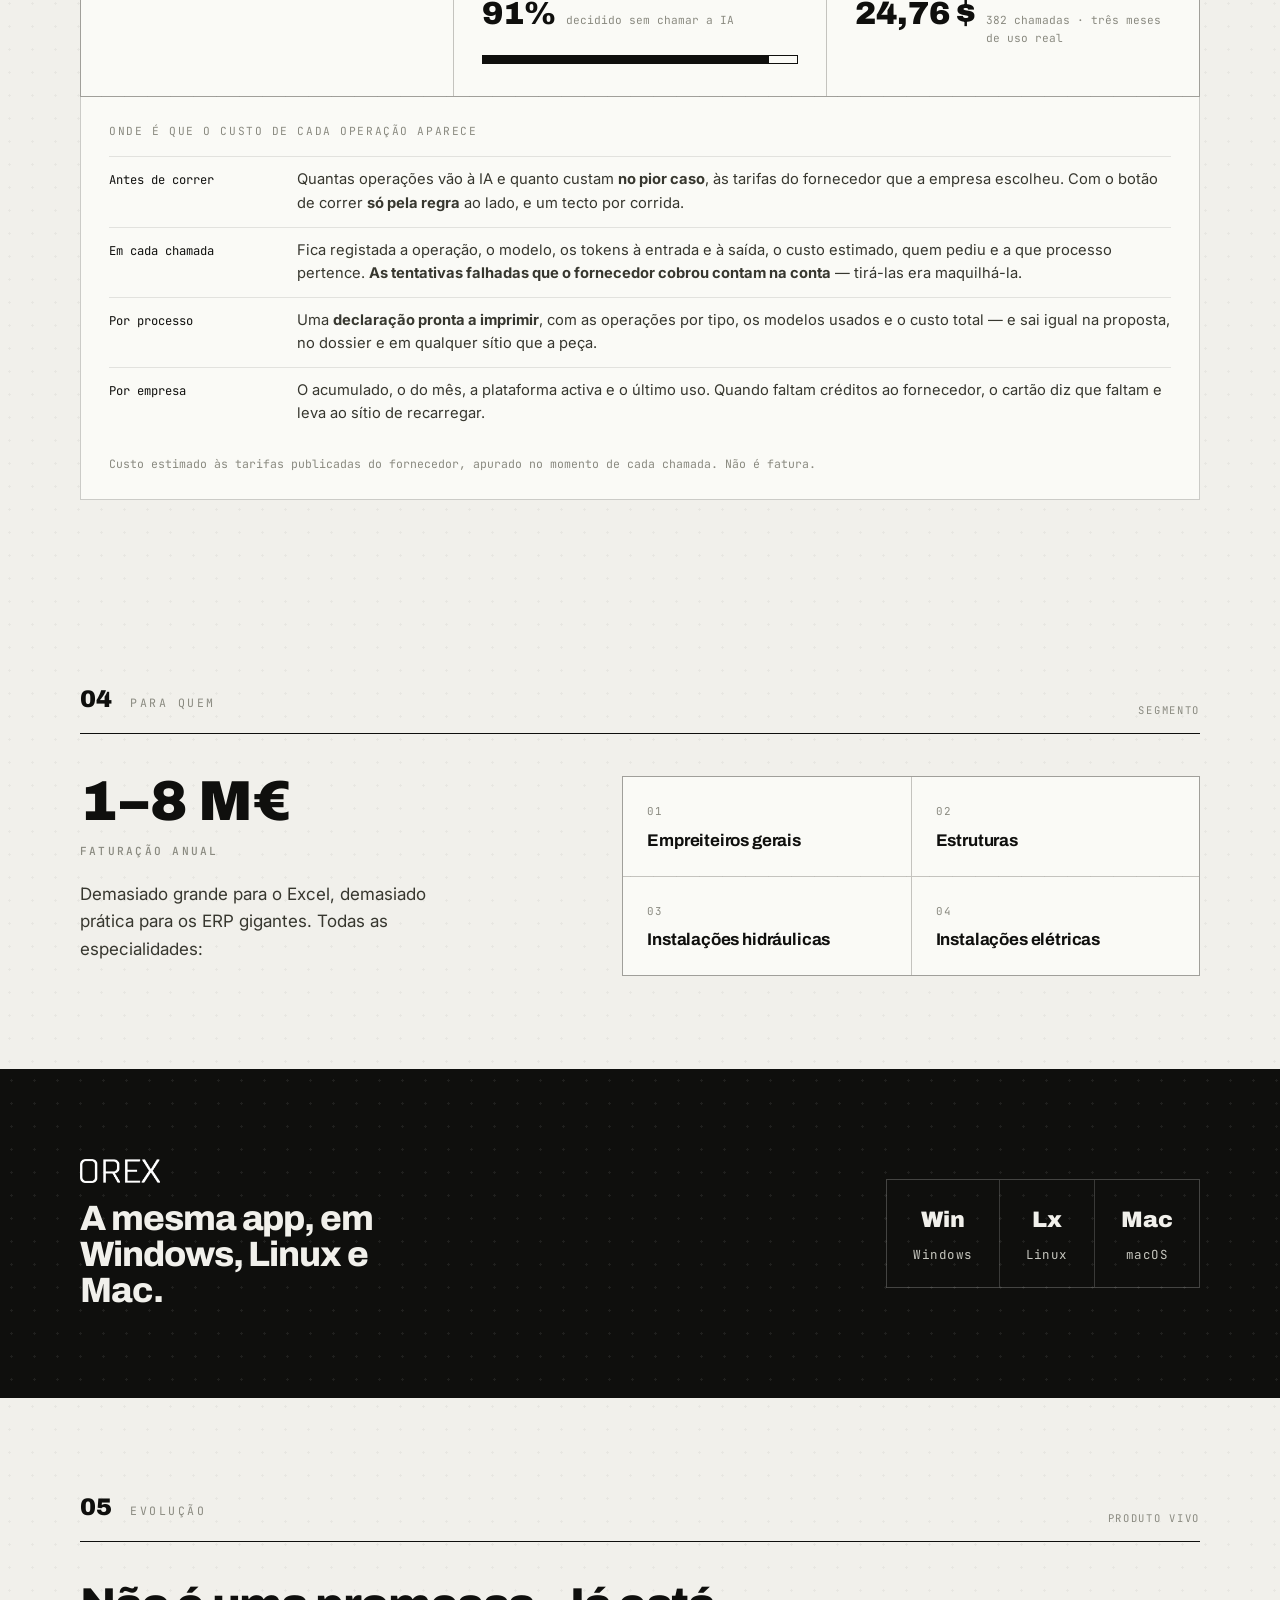
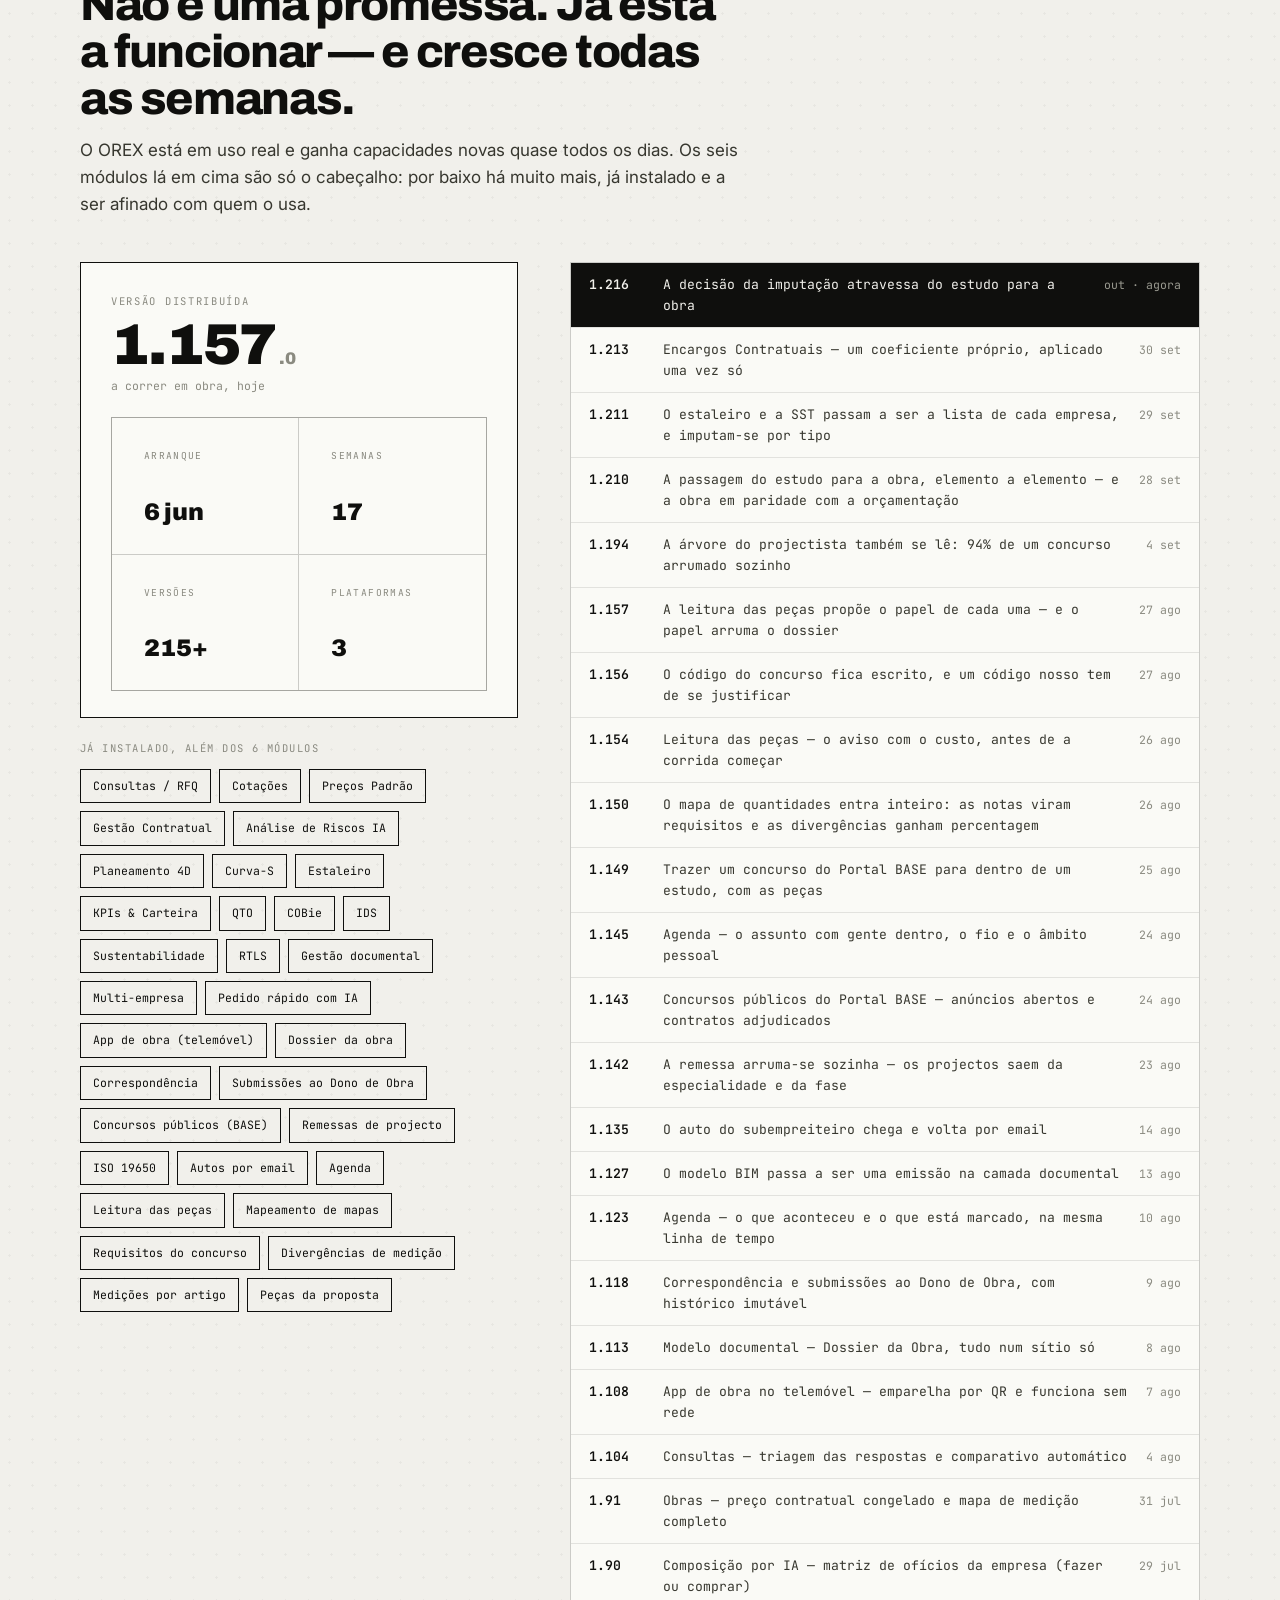
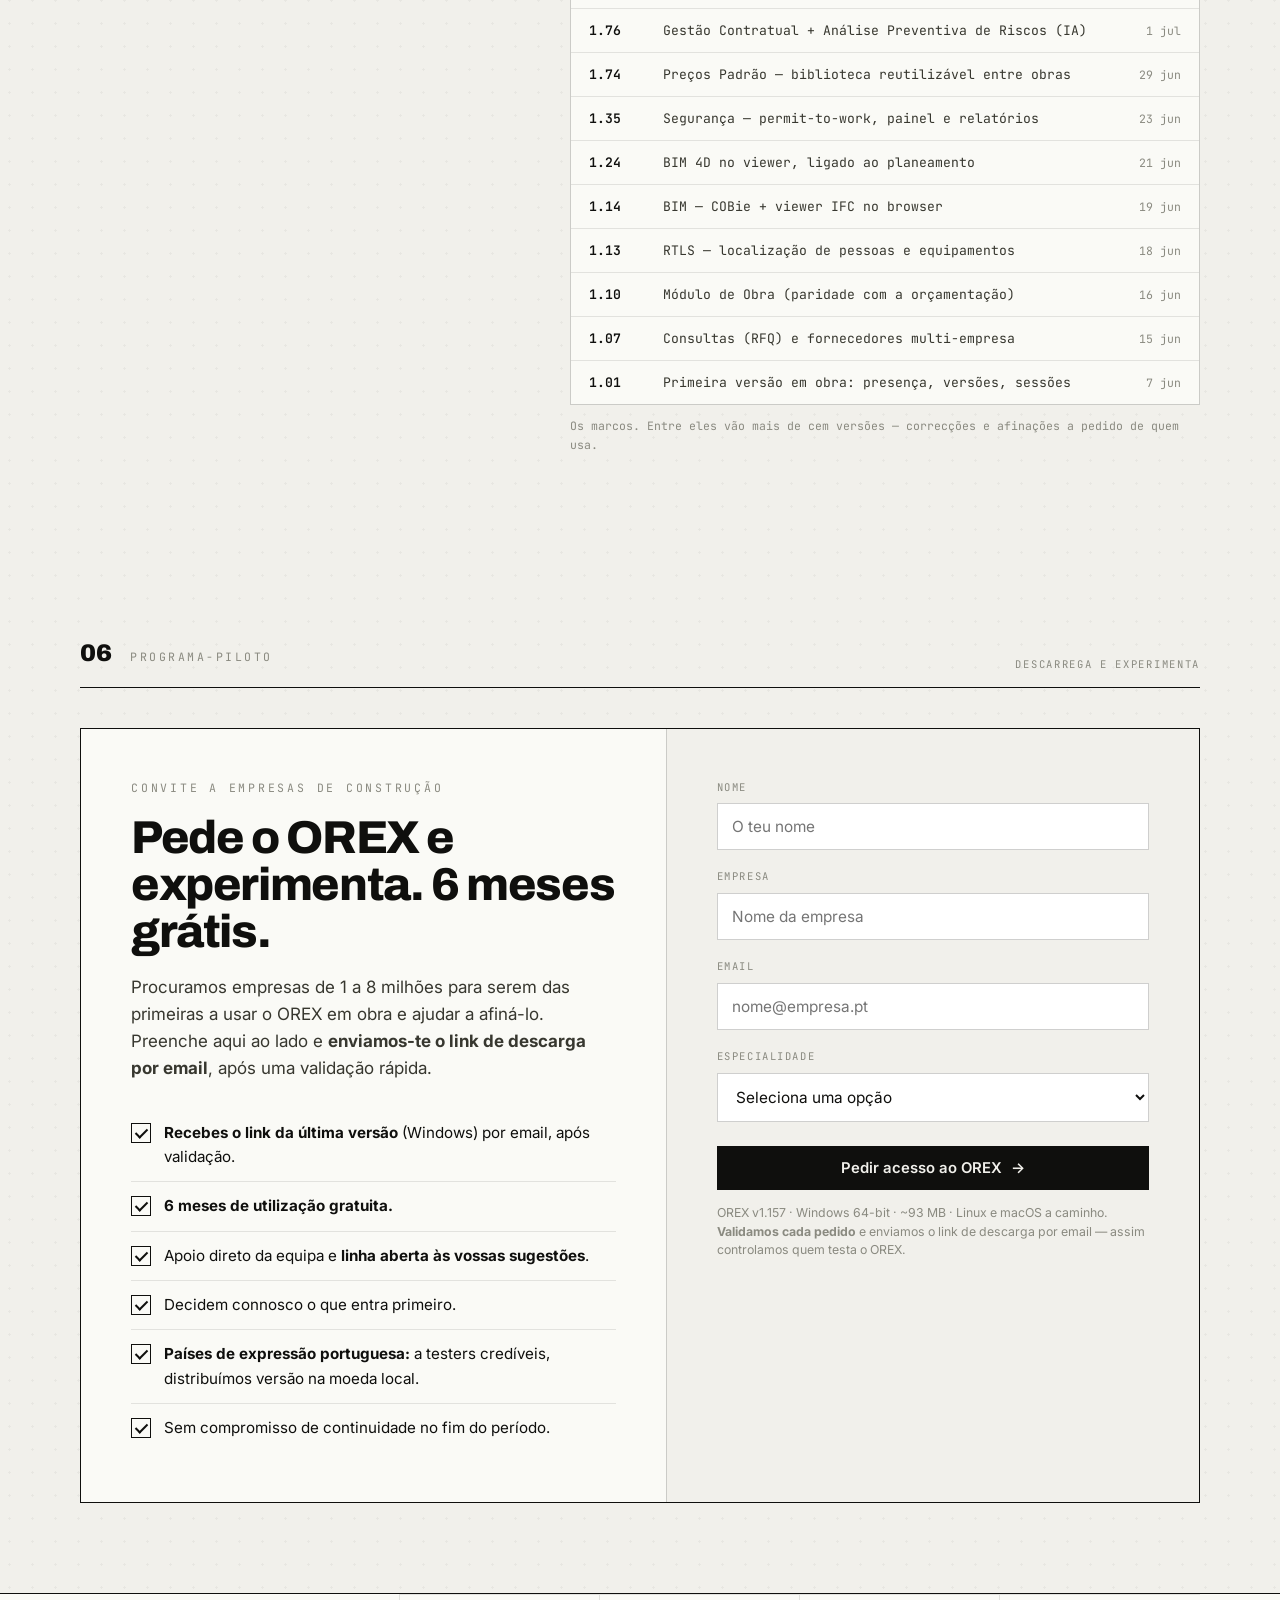
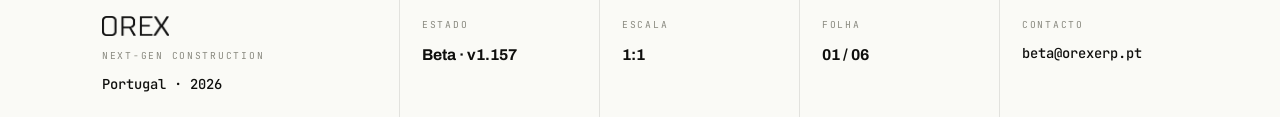
==== commit 03b337a8: "site: a folha 00 cabe num ecra     «a folha nova, nao cabe num ecran»                        — 01-10" ====
--- a/index.html
+++ b/index.html
@@ -268,32 +268,38 @@
     .titleblock{grid-template-columns:1fr;} .titleblock .cell{border-right:none;}
   }
 
-  /* -- 00 - O problema ------------------------------------------------- */
-  .percurso{list-style:none;margin:26px 0 0;padding:0;border-left:1px solid var(--line);}
-  .percurso li{display:flex;gap:16px;align-items:flex-start;padding:11px 0 11px 22px;position:relative;}
-  .percurso li::before{content:"";position:absolute;left:-4px;top:21px;width:7px;height:7px;
-    border-radius:50%;background:var(--paper);border:1px solid var(--steel);}
-  .percurso .n{font-family:"JetBrains Mono",monospace;font-size:.72rem;letter-spacing:.14em;
-    color:var(--steel);padding-top:3px;flex:0 0 auto;}
-  .percurso p{margin:0;font-size:1.02rem;line-height:1.55;color:var(--ink-2);max-width:62ch;}
+  /* -- 00 - O problema: uma folha, um ecra ----------------------------- */
+  #problema{padding:16px 0 20px;}
+  .folha-00{display:flex;flex-direction:column;gap:11px;}
+  .p-tit{margin:2px 0 0;font-size:clamp(1.45rem,3vw,2.05rem);line-height:1.06;letter-spacing:-.02em;max-width:20ch;}
+  .percurso{list-style:none;margin:0;padding:0;display:grid;gap:13px;
+    grid-template-columns:repeat(5,1fr);border-top:1px solid var(--line);padding-top:11px;}
+  .percurso li{display:block;position:relative;}
+  .percurso .n{display:block;font-family:"JetBrains Mono",monospace;font-size:.68rem;
+    letter-spacing:.18em;color:var(--steel);margin-bottom:5px;}
+  .percurso p{margin:0;font-size:.88rem;line-height:1.45;color:var(--ink-2);}
   .percurso p b{color:var(--ink);}
-  .percurso-fecho{margin:18px 0 0;font-size:1.06rem;line-height:1.5;color:var(--ink);max-width:56ch;
-    padding-left:22px;border-left:3px solid var(--ink);}
-  .prova{margin-top:34px;border:1px solid var(--line);border-radius:10px;padding:20px 22px;
-    background:var(--paper-2);}
-  .prova-cab{font-family:"JetBrains Mono",monospace;font-size:.7rem;letter-spacing:.2em;
+  .p-fundo{display:grid;grid-template-columns:minmax(260px,.9fr) 1.4fr;gap:14px;align-items:stretch;}
+  .prova{border:1px solid var(--line);border-radius:10px;padding:12px 15px;background:var(--paper-2);}
+  .prova-cab{font-family:"JetBrains Mono",monospace;font-size:.64rem;letter-spacing:.18em;
     text-transform:uppercase;color:var(--steel);}
-  .prova-nums{display:flex;gap:34px;flex-wrap:wrap;margin:14px 0 10px;}
-  .prova-nums b{display:block;font-size:clamp(1.7rem,3.4vw,2.3rem);line-height:1.05;letter-spacing:-.02em;}
-  .prova-nums span{display:block;font-size:.86rem;color:var(--ink-2);margin-top:3px;max-width:22ch;}
-  .prova p{margin:0;font-size:.95rem;color:var(--ink-2);}
-  .resposta{margin-top:34px;background:var(--ink);color:var(--paper);border-radius:12px;padding:26px 26px 24px;}
-  .resposta h3{margin:0 0 10px;font-size:clamp(1.18rem,2.4vw,1.5rem);line-height:1.25;}
-  .resposta p{margin:0 0 18px;font-size:1.02rem;line-height:1.6;opacity:.86;max-width:66ch;}
+  .prova-nums{display:flex;flex-direction:column;gap:7px;margin-top:8px;}
+  .prova-nums b{display:block;font-size:1.35rem;line-height:1;letter-spacing:-.02em;}
+  .prova-nums span{display:block;font-size:.8rem;color:var(--ink-2);margin-top:2px;}
+  .resposta{background:var(--ink);color:var(--paper);border-radius:10px;padding:16px 18px;
+    display:flex;flex-direction:column;justify-content:center;}
+  .resposta h3{margin:0 0 7px;font-size:clamp(1.05rem,2vw,1.3rem);line-height:1.22;}
+  .resposta p{margin:0 0 12px;font-size:.93rem;line-height:1.45;opacity:.86;max-width:62ch;}
   .resposta p b{opacity:1;}
+  .resposta .hero-cta{margin:0;}
   .resposta .btn-primary{background:var(--paper);color:var(--ink);}
   .resposta .btn-ghost{color:var(--paper);border-color:rgba(255,255,255,.4);}
-  @media (max-width:560px){ .prova-nums{gap:20px;} }
+  @media (max-width:900px){
+    .percurso{grid-template-columns:repeat(2,1fr);}
+    .p-fundo{grid-template-columns:1fr;}
+    .prova-nums{flex-direction:row;gap:22px;flex-wrap:wrap;}
+  }
+  @media (max-width:560px){ .percurso{grid-template-columns:1fr;gap:10px;} }
   @media (prefers-reduced-motion:reduce){*{animation:none!important;transition:none!important;}.reveal{opacity:1;transform:none;}.draw{stroke-dashoffset:0;}}
 </style>
 </head>
@@ -453,66 +459,43 @@
      Os números da prova são medidos num dossier real, não são figura de estilo.
      ══════════════════════════════════════════════════════════════════════ -->
 <section id="problema">
-  <div class="wrap">
+  <div class="wrap folha-00">
     <div class="tab reveal"><div class="l"><span class="sheet-no exp">00</span><span class="ttl">O problema</span></div><div class="r">Porque é que isto existe</div></div>
 
-    <div class="sec-head reveal">
-      <h2>A mesma informação, escrita quatro vezes.</h2>
-      <p class="lead">Uma empresa pequena concorre às mesmas obras que as grandes, com os mesmos
-      documentos e os mesmos prazos. O que lhe falta não é capacidade — é deixar de refazer o
-      mesmo trabalho em cada etapa.</p>
-    </div>
-
+    <h2 class="p-tit reveal">A mesma informação, escrita quatro vezes.</h2>
+
+    <!-- O PERCURSO DEITADO. Em pe eram cinco linhas e meia folha; deitado sao
+         cinco colunas e quatro centimetros. O texto e o mesmo. -->
     <ol class="percurso reveal">
-      <li><span class="n">01</span><p><b>O concurso chega</b> numa pasta com centenas de ficheiros,
-        com nomes que ninguém combinou.</p></li>
-      <li><span class="n">02</span><p><b>O mapa de quantidades é escrito outra vez</b>, num Excel —
-        porque o do concurso não serve para orçamentar.</p></li>
-      <li><span class="n">03</span><p><b>Os preços vivem noutro sítio</b>: as consultas no email, as
-        respostas em PDF, as composições na folha de alguém.</p></li>
-      <li><span class="n">04</span><p><b>Ganha-se a obra — e escreve-se tudo de novo</b>, agora para
-        quem a vai executar.</p></li>
-      <li><span class="n">05</span><p><b>No fim do mês a pergunta é sempre a mesma:</b> onde é que o
-        dinheiro se foi?</p></li>
+      <li><span class="n">01</span><p>O concurso chega numa pasta com <b>centenas de ficheiros</b>, com nomes que ninguém combinou.</p></li>
+      <li><span class="n">02</span><p>O mapa de quantidades <b>escreve-se outra vez</b>, num Excel.</p></li>
+      <li><span class="n">03</span><p>Os preços vivem <b>noutro sítio</b>: no email, em PDF, na folha de alguém.</p></li>
+      <li><span class="n">04</span><p>Ganha-se a obra — e <b>escreve-se tudo de novo</b>.</p></li>
+      <li><span class="n">05</span><p>No fim do mês: <b>onde é que o dinheiro se foi?</b></p></li>
     </ol>
 
-    <p class="percurso-fecho reveal">Não é falta de método. É o método estar repartido por sete
-    ficheiros que não falam uns com os outros.</p>
-
-    <div class="values reveal">
-      <div class="value"><div class="vn">01</div><h3>Escreve-se quatro vezes</h3>
-        <p>Cada vez que a informação muda de ficheiro muda de mão — e cada passagem é um erro
-        possível que ninguém volta a conferir.</p></div>
-      <div class="value"><div class="vn">02</div><h3>As decisões perdem-se</h3>
-        <p>Porque é que este artigo leva 12% e não 8? A resposta ficou na cabeça de quem decidiu.
-        A folha só guardou o número.</p></div>
-      <div class="value"><div class="vn">03</div><h3>Só se sabe no fim</h3>
-        <p>A margem real aparece quando a obra acaba. Nessa altura já não há nada a fazer com ela.</p></div>
-    </div>
-
     <!-- A PROVA. Numeros medidos a 01-10-2026 num dossier de concurso que o
-         programa leu: 1 095 documentos, 977 sem titulo util no nome (89%), e
-         143 com o mesmo conteudo entregue em duas pastas. Nao e exemplo
-         inventado, e por isso e que esta aqui. -->
-    <div class="prova reveal">
-      <div class="prova-cab">Medido num dossier de concurso real</div>
-      <div class="prova-nums">
-        <div><b>1 095</b><span>ficheiros numa entrega</span></div>
-        <div><b>89%</b><span>sem dizer no nome o que eram</span></div>
-        <div><b>143</b><span>entregues duas vezes</span></div>
-      </div>
-      <p>E alguém tem de arrumar isto à mão antes de se poder orçamentar.</p>
-    </div>
-
-    <div class="resposta reveal">
-      <h3>O OREX resolve isto de uma maneira simples.</h3>
-      <p>A informação entra <b>uma vez</b> e acompanha a obra do concurso à factura. O mapa que se
-      leu do concurso é o que se orçamenta, é o que se contrata, é o que se mede em obra e é o que
-      se factura. E quando alguém decide alguma coisa, <b>a decisão fica escrita ao lado do
-      número</b> — para a semana, para o ano que vem, para quem vier a seguir.</p>
-      <div class="hero-cta">
-        <a href="#modulos" class="btn btn-primary">Ver como <span class="arrow">&rarr;</span></a>
-        <a href="#beta" class="btn btn-ghost">Experimentar — 6 meses grátis</a>
+         programa leu: 1 095 documentos, 977 sem titulo util no nome (89%) e 143
+         com o mesmo conteudo entregue em duas pastas. Nao e exemplo inventado,
+         e e' por isso que esta' aqui. -->
+    <div class="p-fundo reveal">
+      <div class="prova">
+        <div class="prova-cab">Medido num dossier de concurso real</div>
+        <div class="prova-nums">
+          <div><b>1 095</b><span>ficheiros numa entrega</span></div>
+          <div><b>89%</b><span>sem dizer no nome o que eram</span></div>
+          <div><b>143</b><span>entregues duas vezes</span></div>
+        </div>
+      </div>
+      <div class="resposta">
+        <h3>O OREX resolve isto de uma maneira simples.</h3>
+        <p>Não é falta de método — é o método estar repartido por sete ficheiros que não falam uns
+        com os outros. Aqui a informação entra <b>uma vez</b> e acompanha a obra do concurso à
+        factura, e cada decisão fica escrita <b>ao lado do número</b>.</p>
+        <div class="hero-cta">
+          <a href="#modulos" class="btn btn-primary">Ver como <span class="arrow">&rarr;</span></a>
+          <a href="#beta" class="btn btn-ghost">6 meses grátis</a>
+        </div>
       </div>
     </div>
   </div>
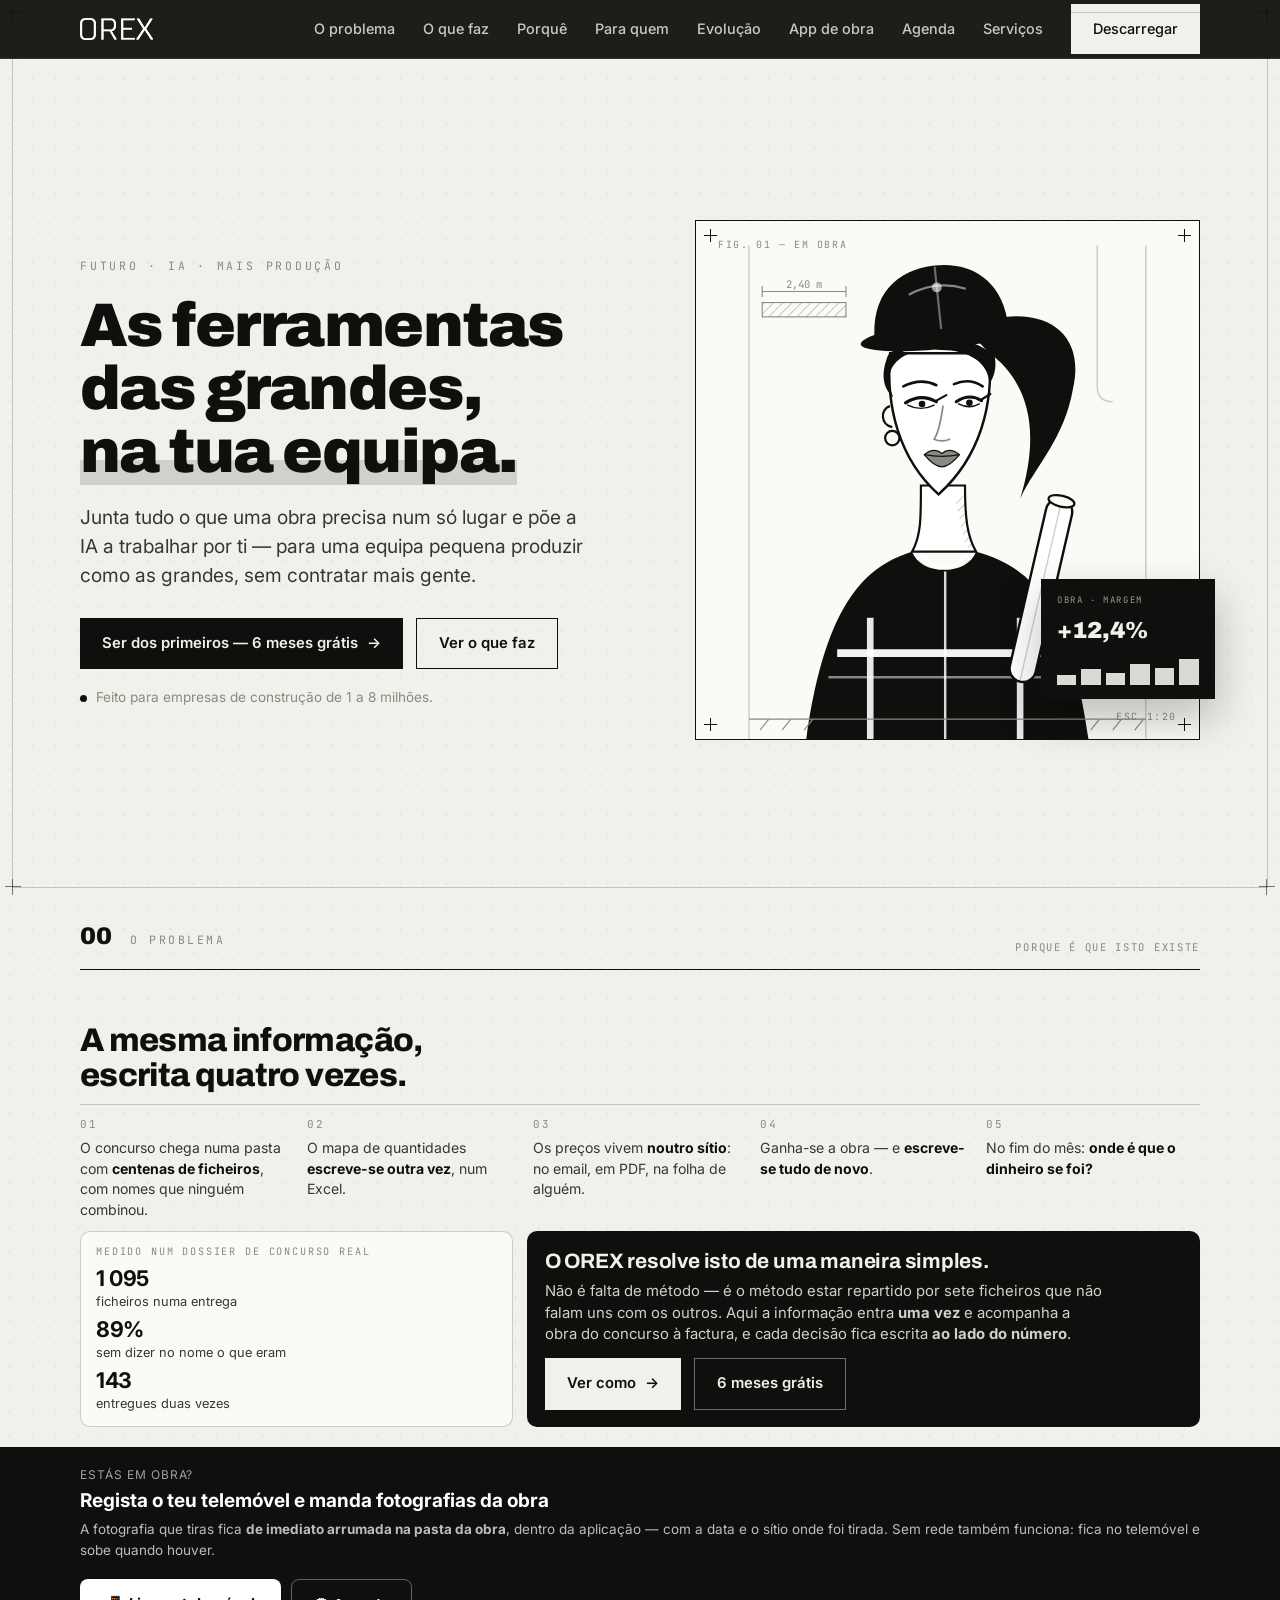
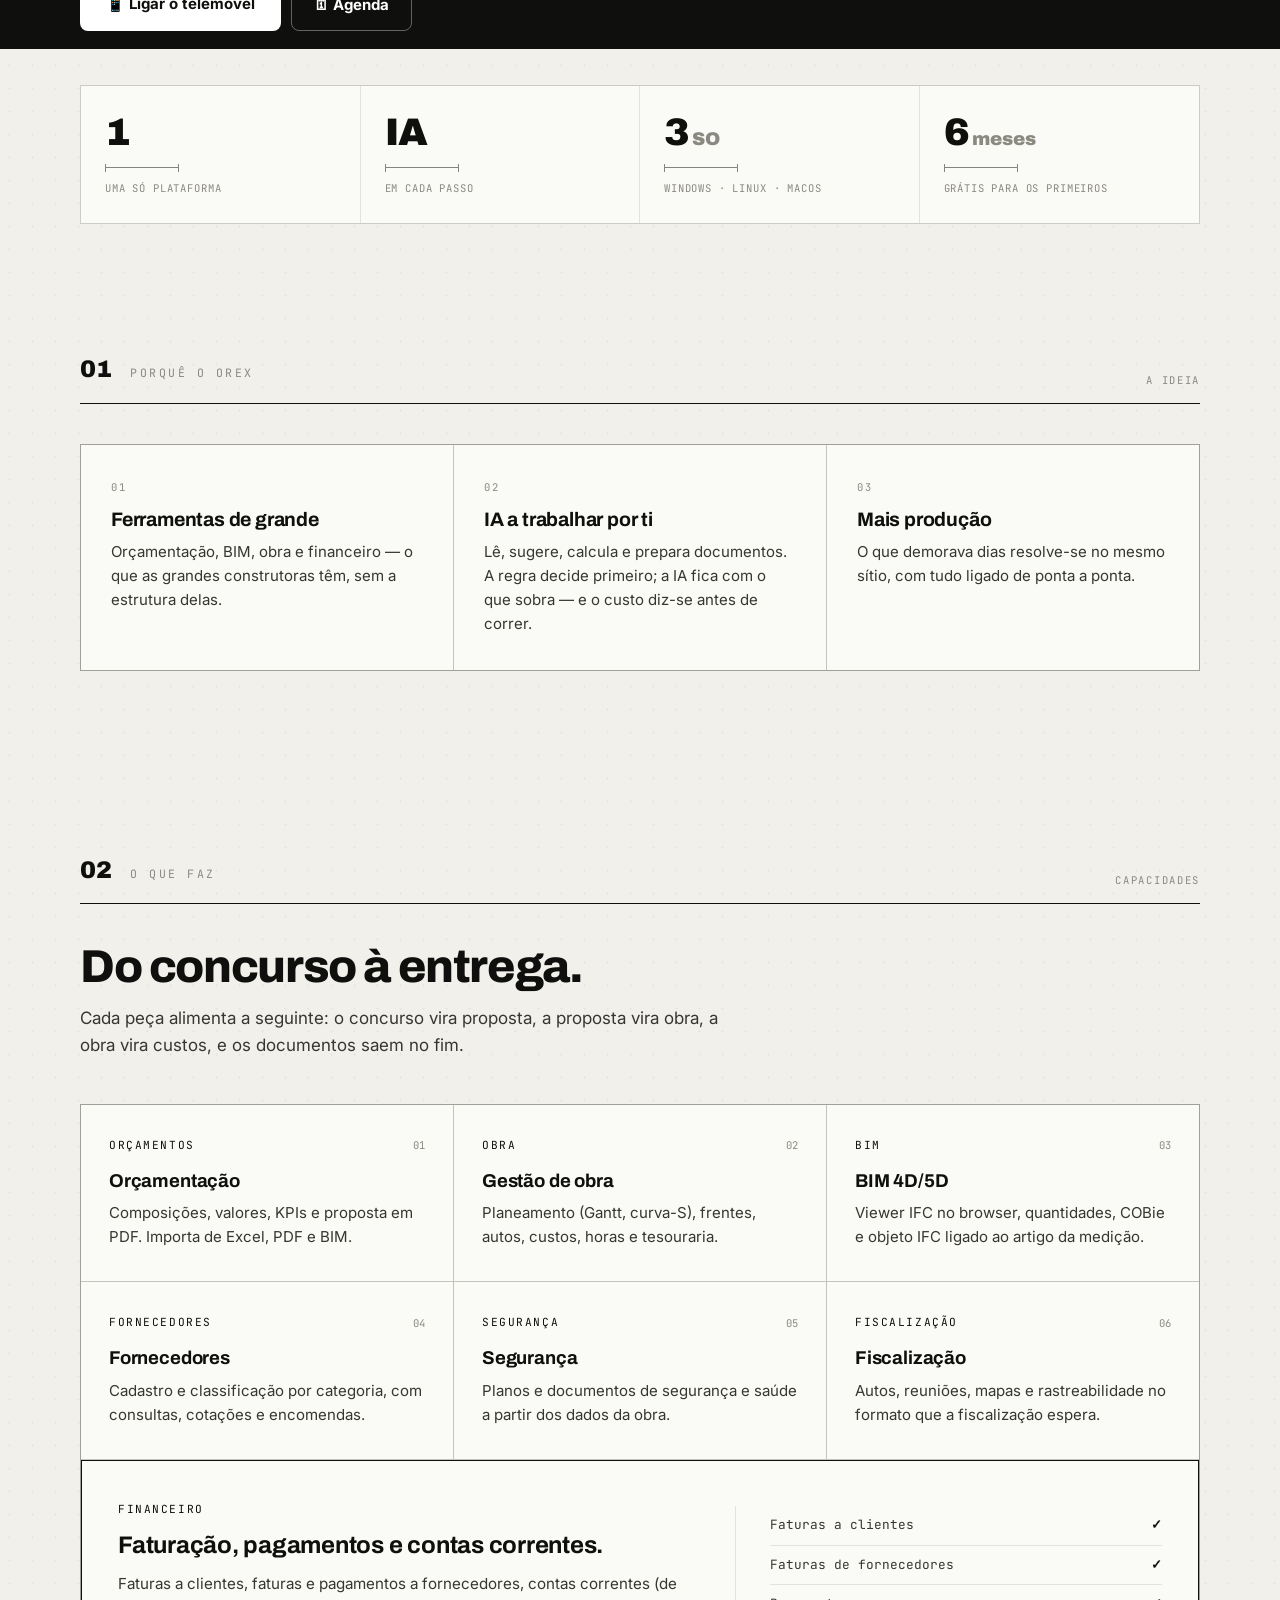
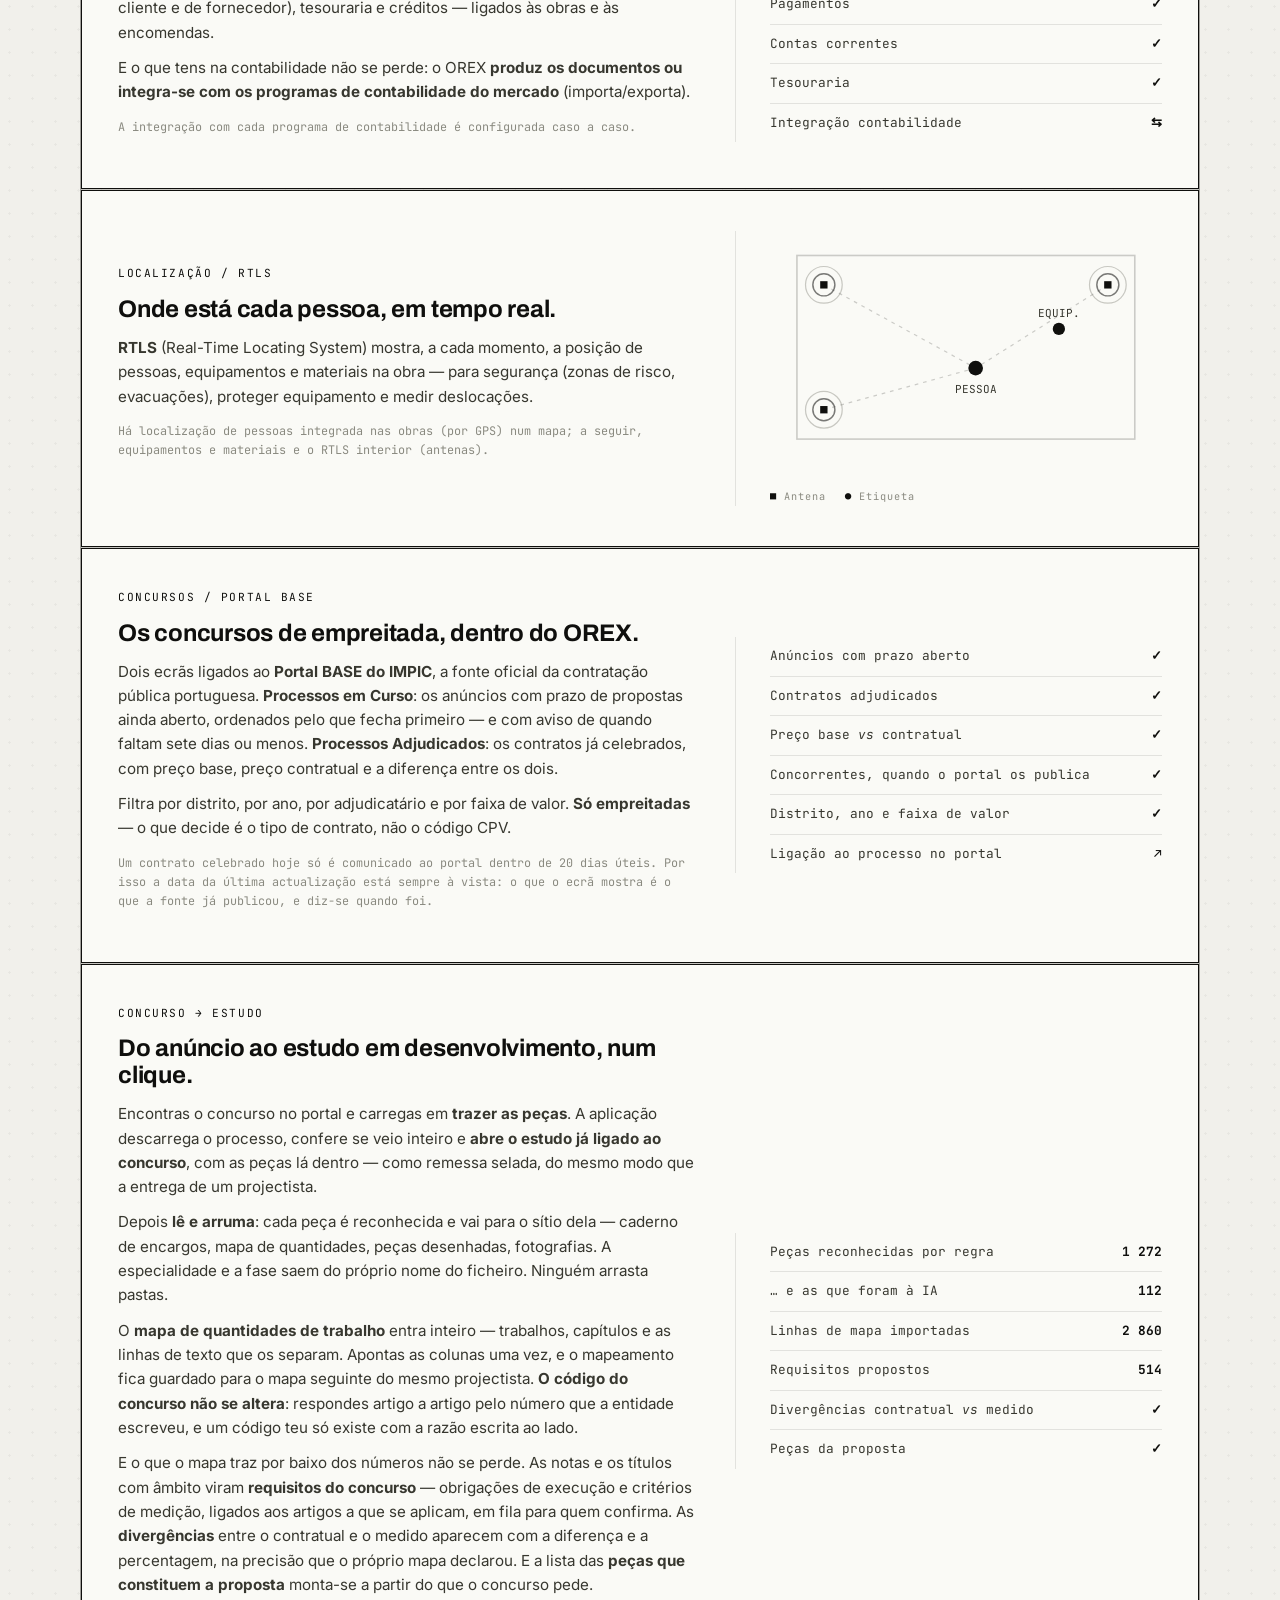
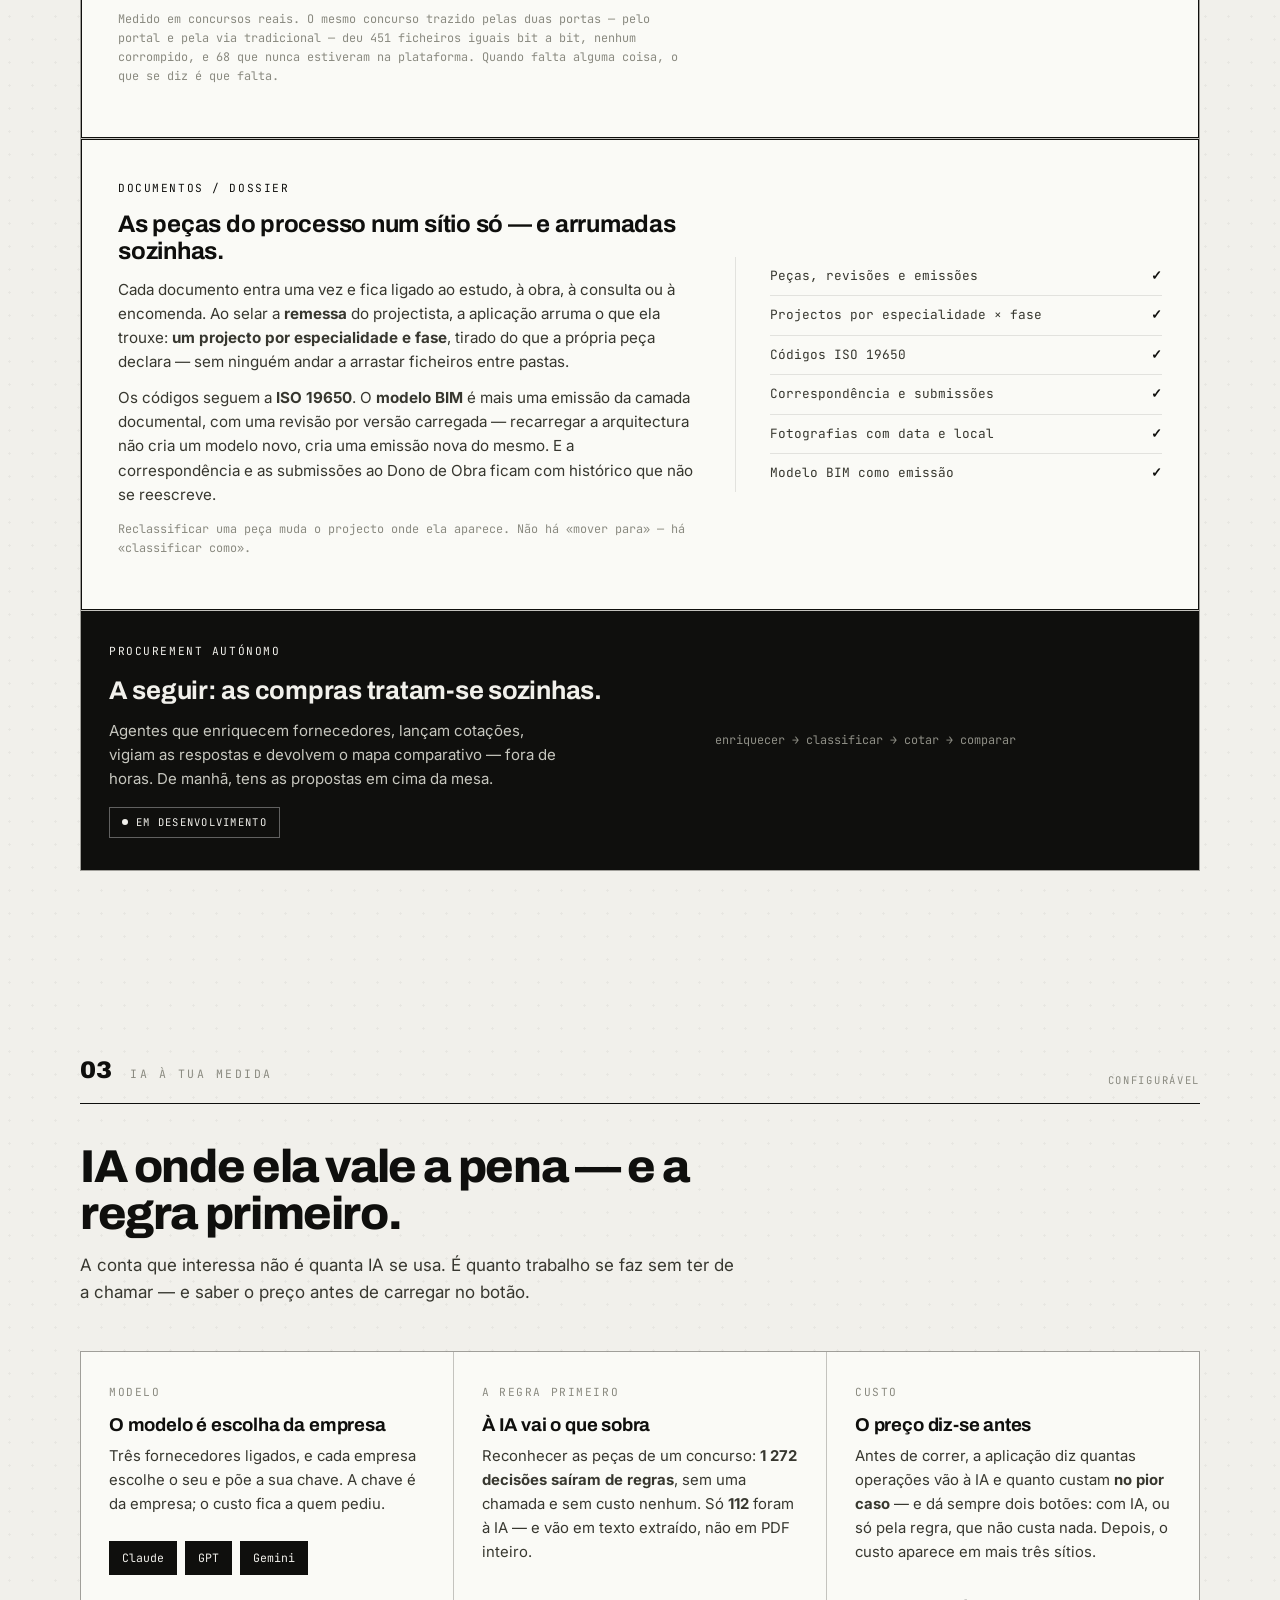
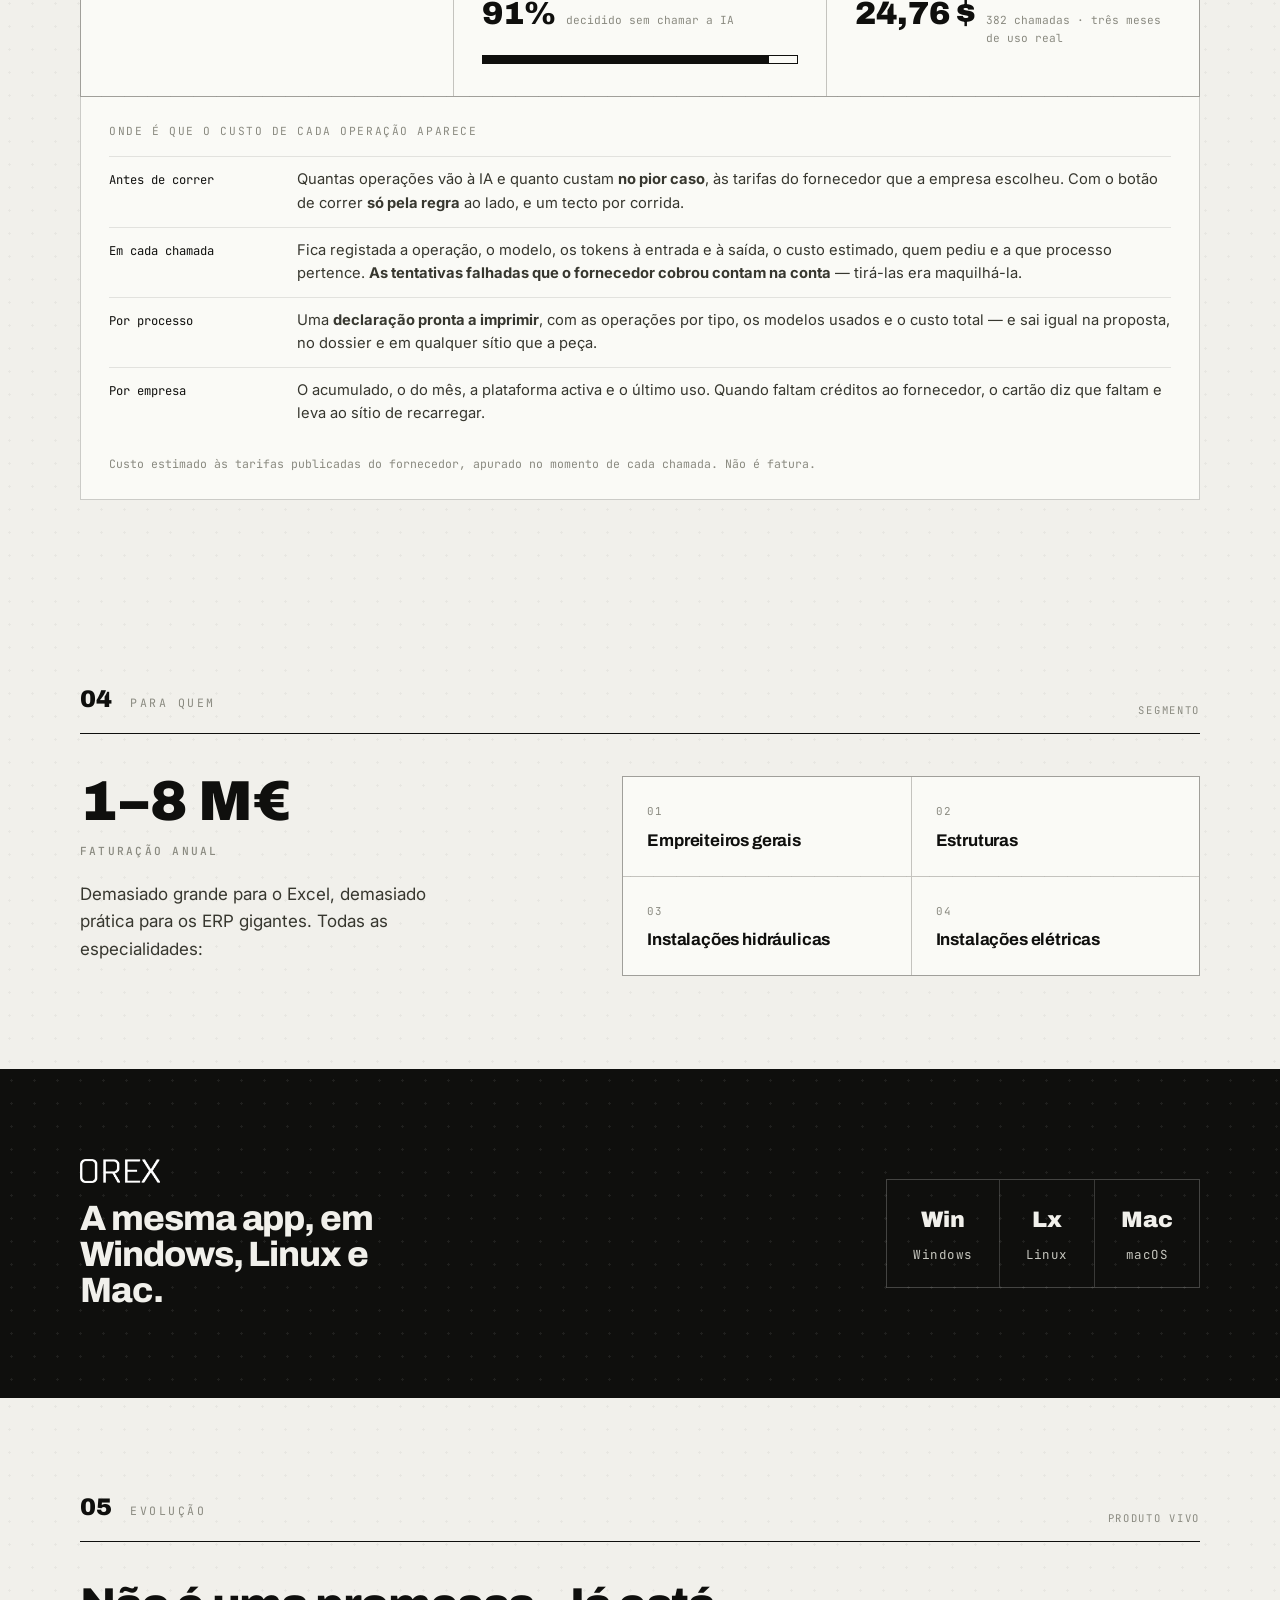
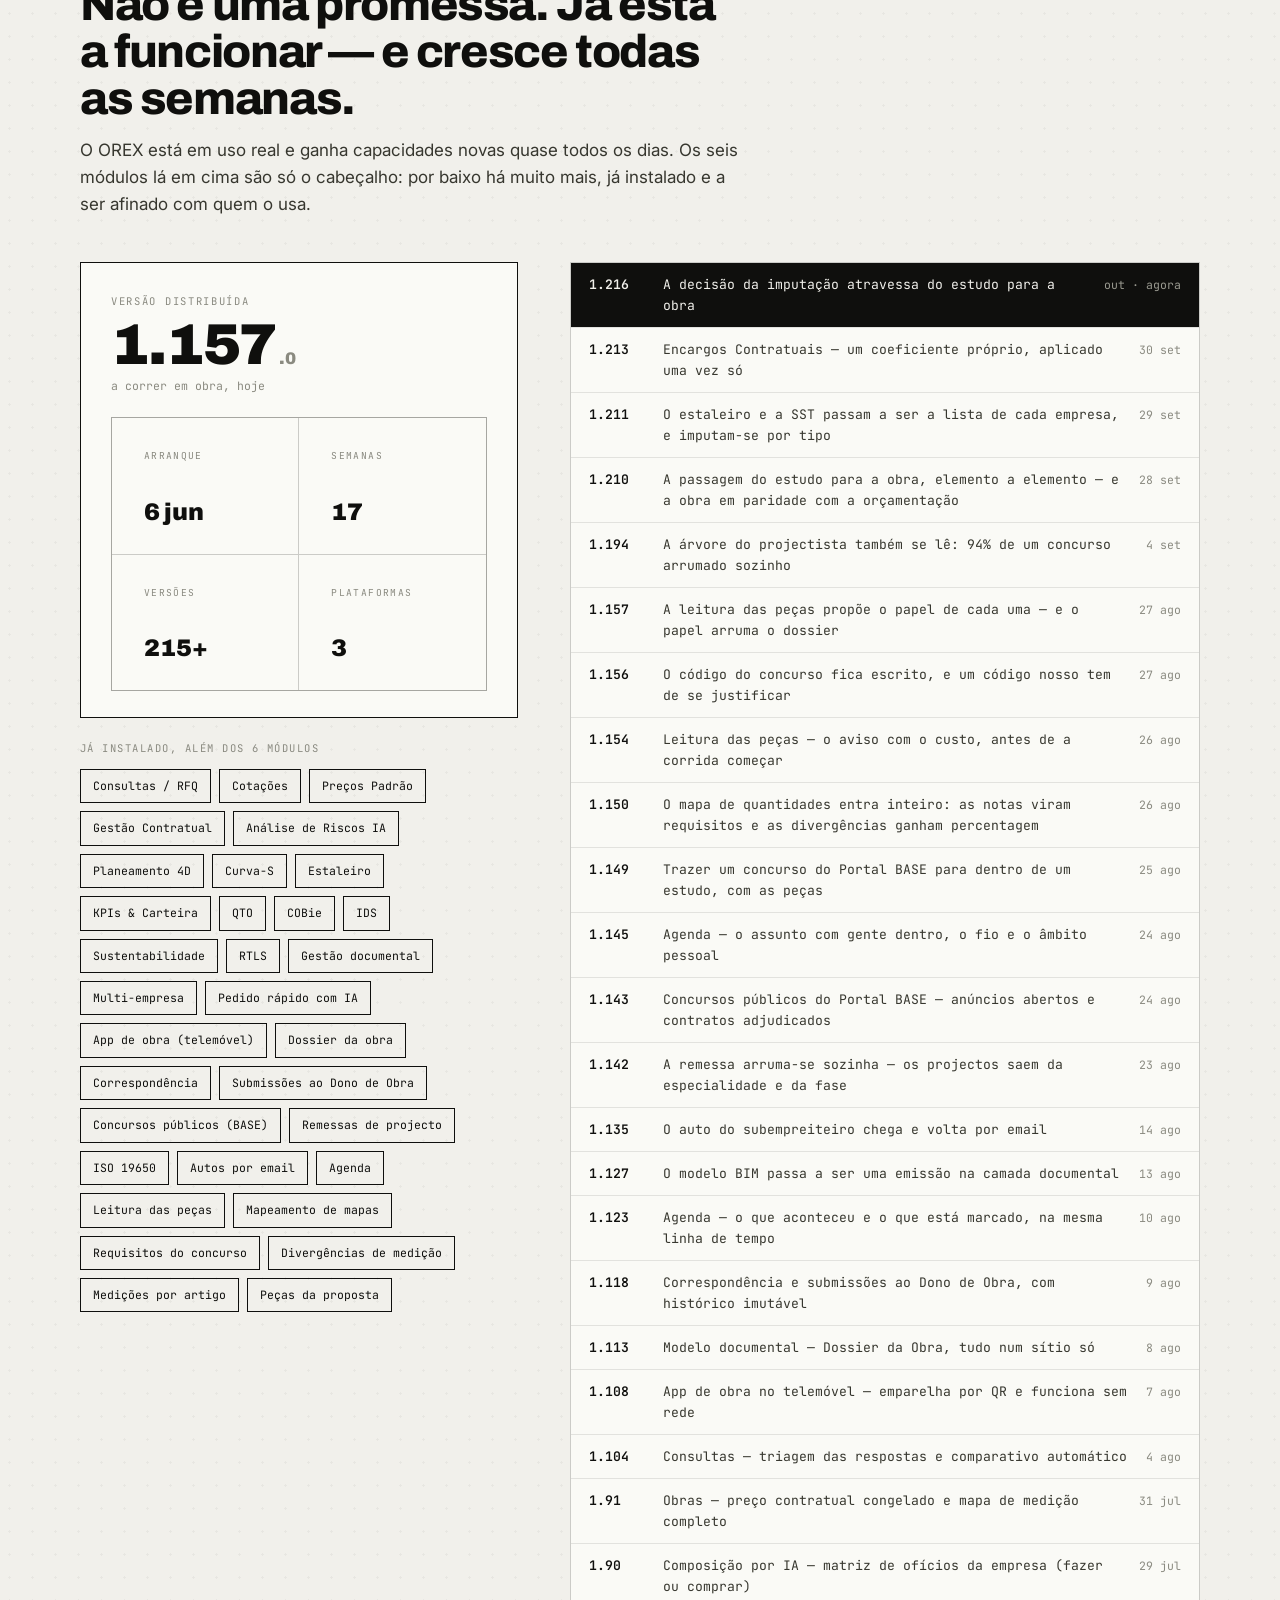
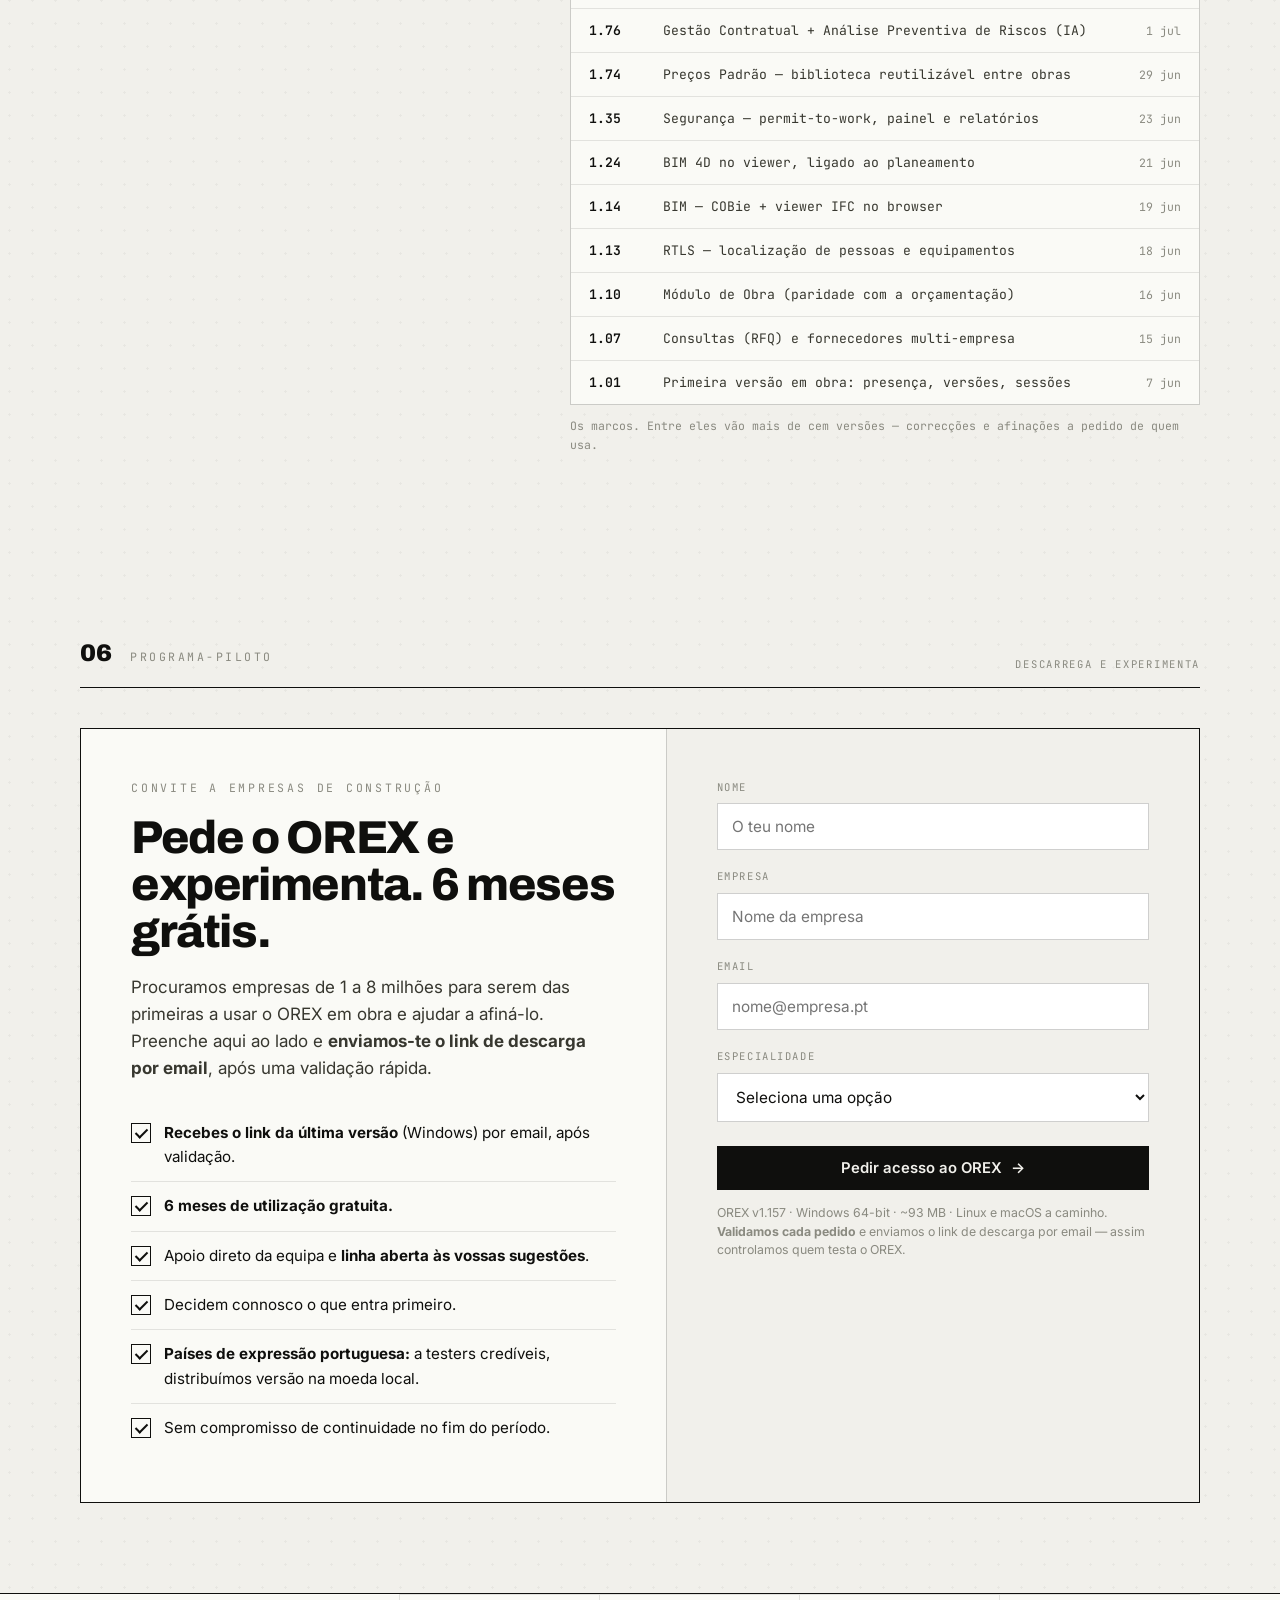
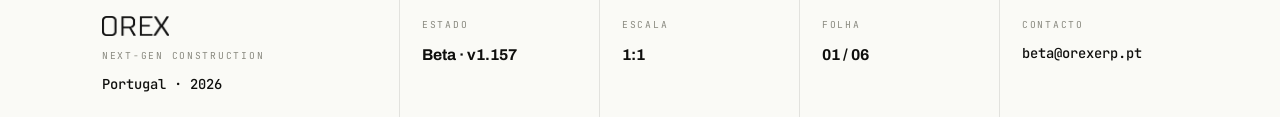
==== commit 284dfe55: "site: passagem para os servicos (OREX.IA) no menu da pagina principal Co-Authored-By: Claude Opus 5." ====
--- a/index.html
+++ b/index.html
@@ -321,6 +321,7 @@
            quando o receber. -->
       <a href="/app/">App de obra</a>
       <a href="/agenda/">Agenda</a>
+      <a href="/orexia/">Serviços</a>
       <a class="cta-nav btn btn-primary" href="#beta">Descarregar</a>
     </div>
   </div>
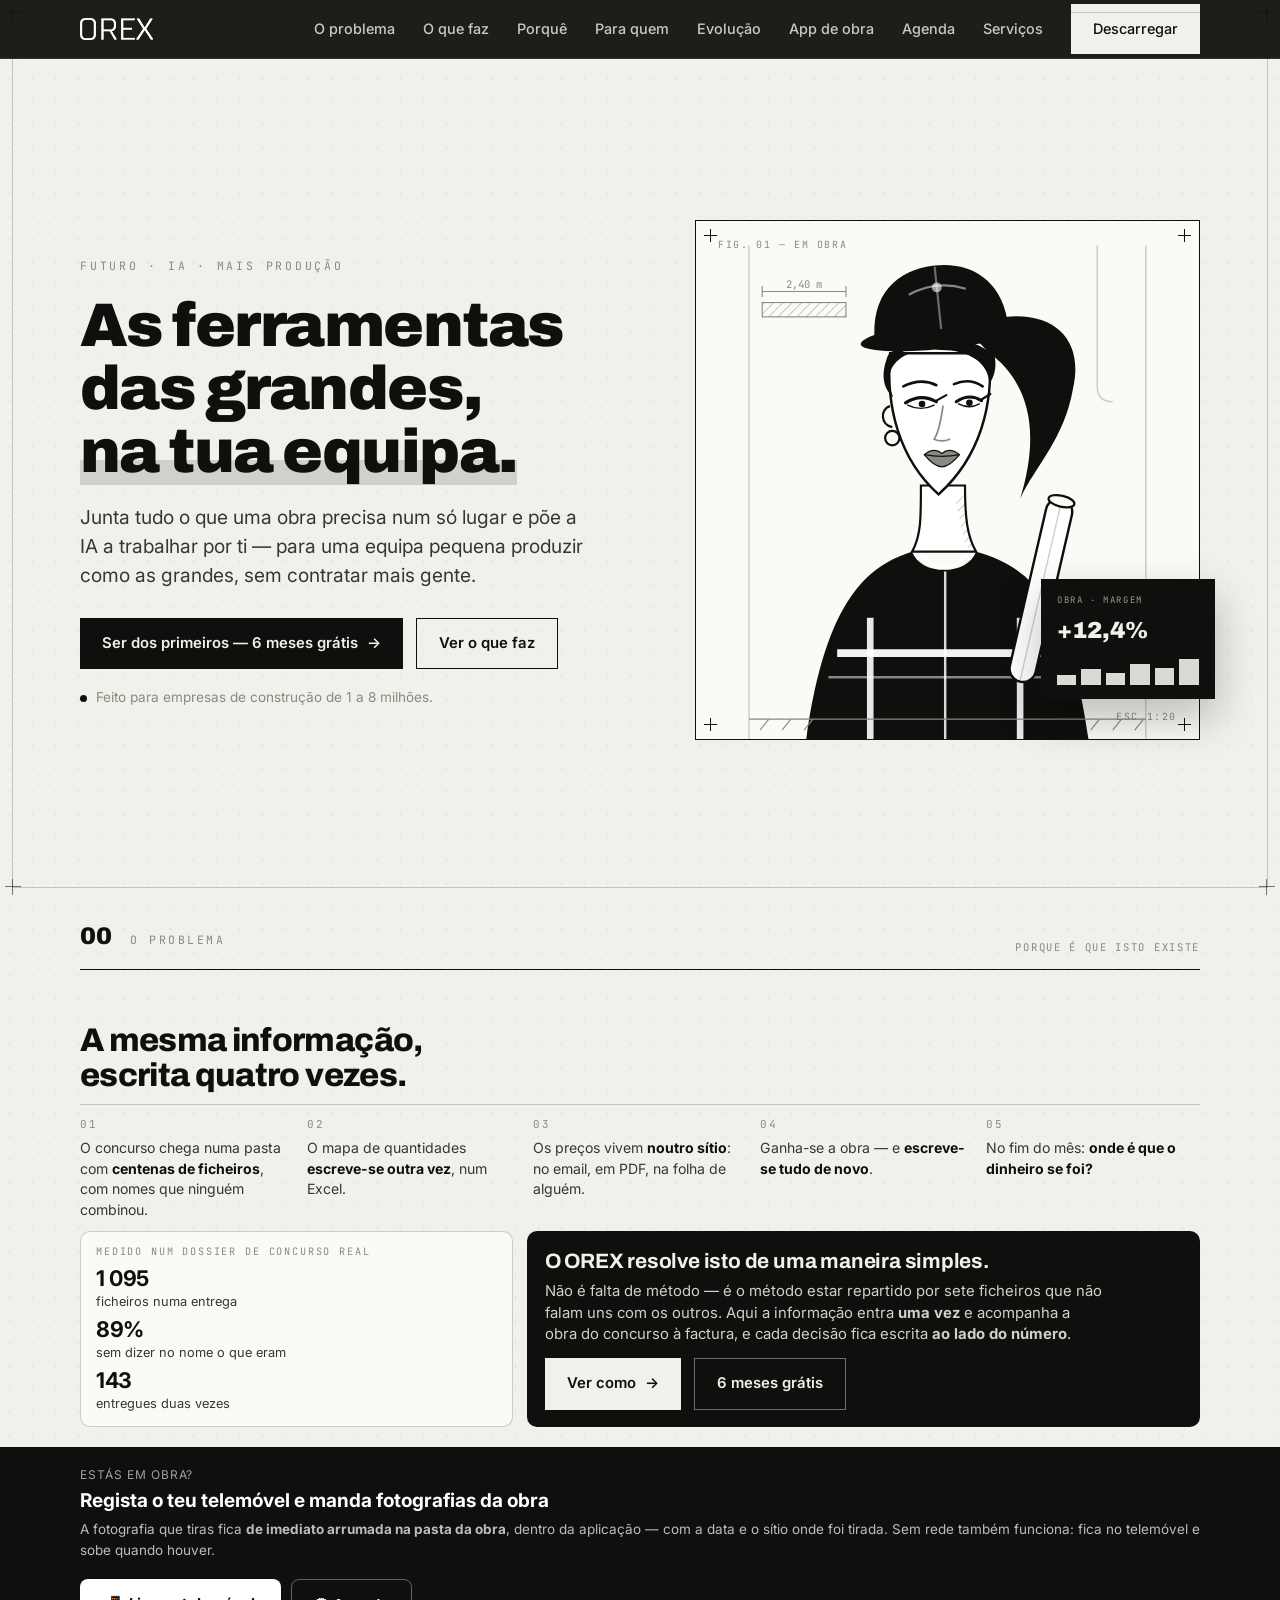
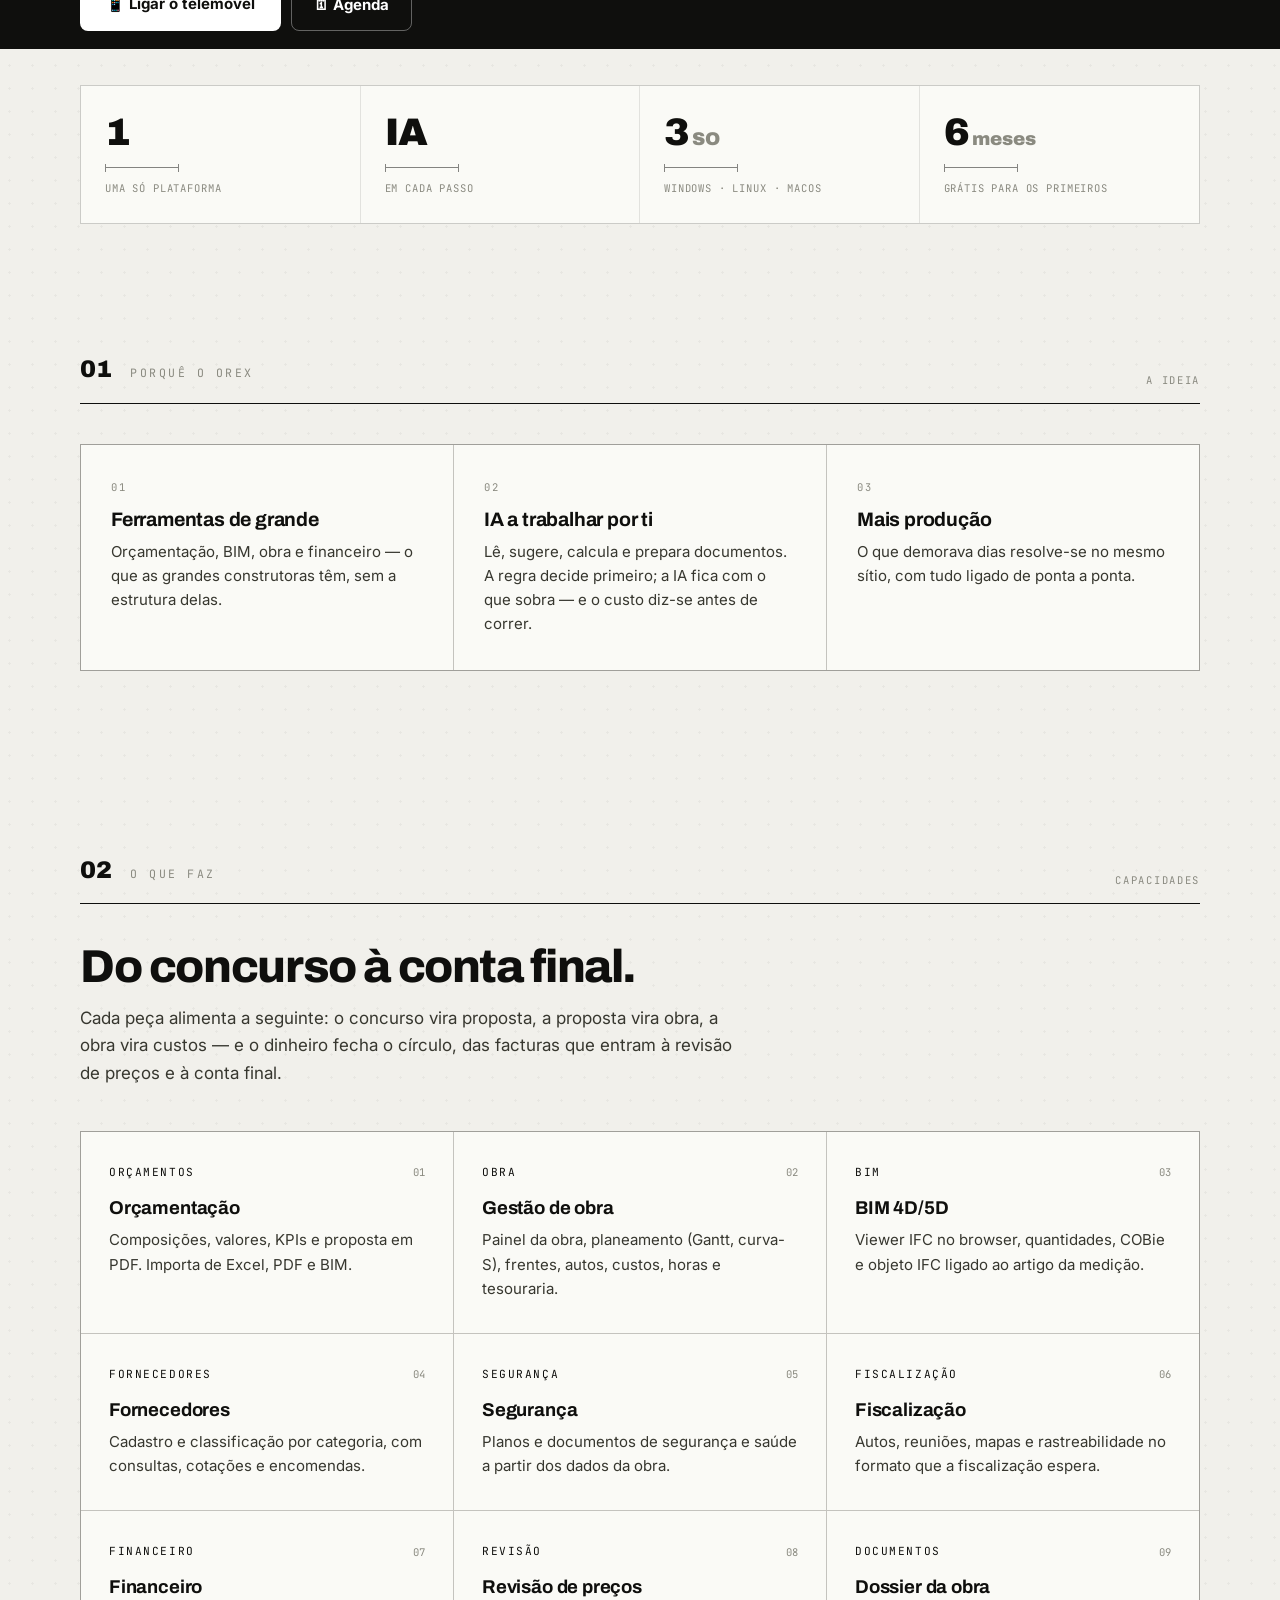
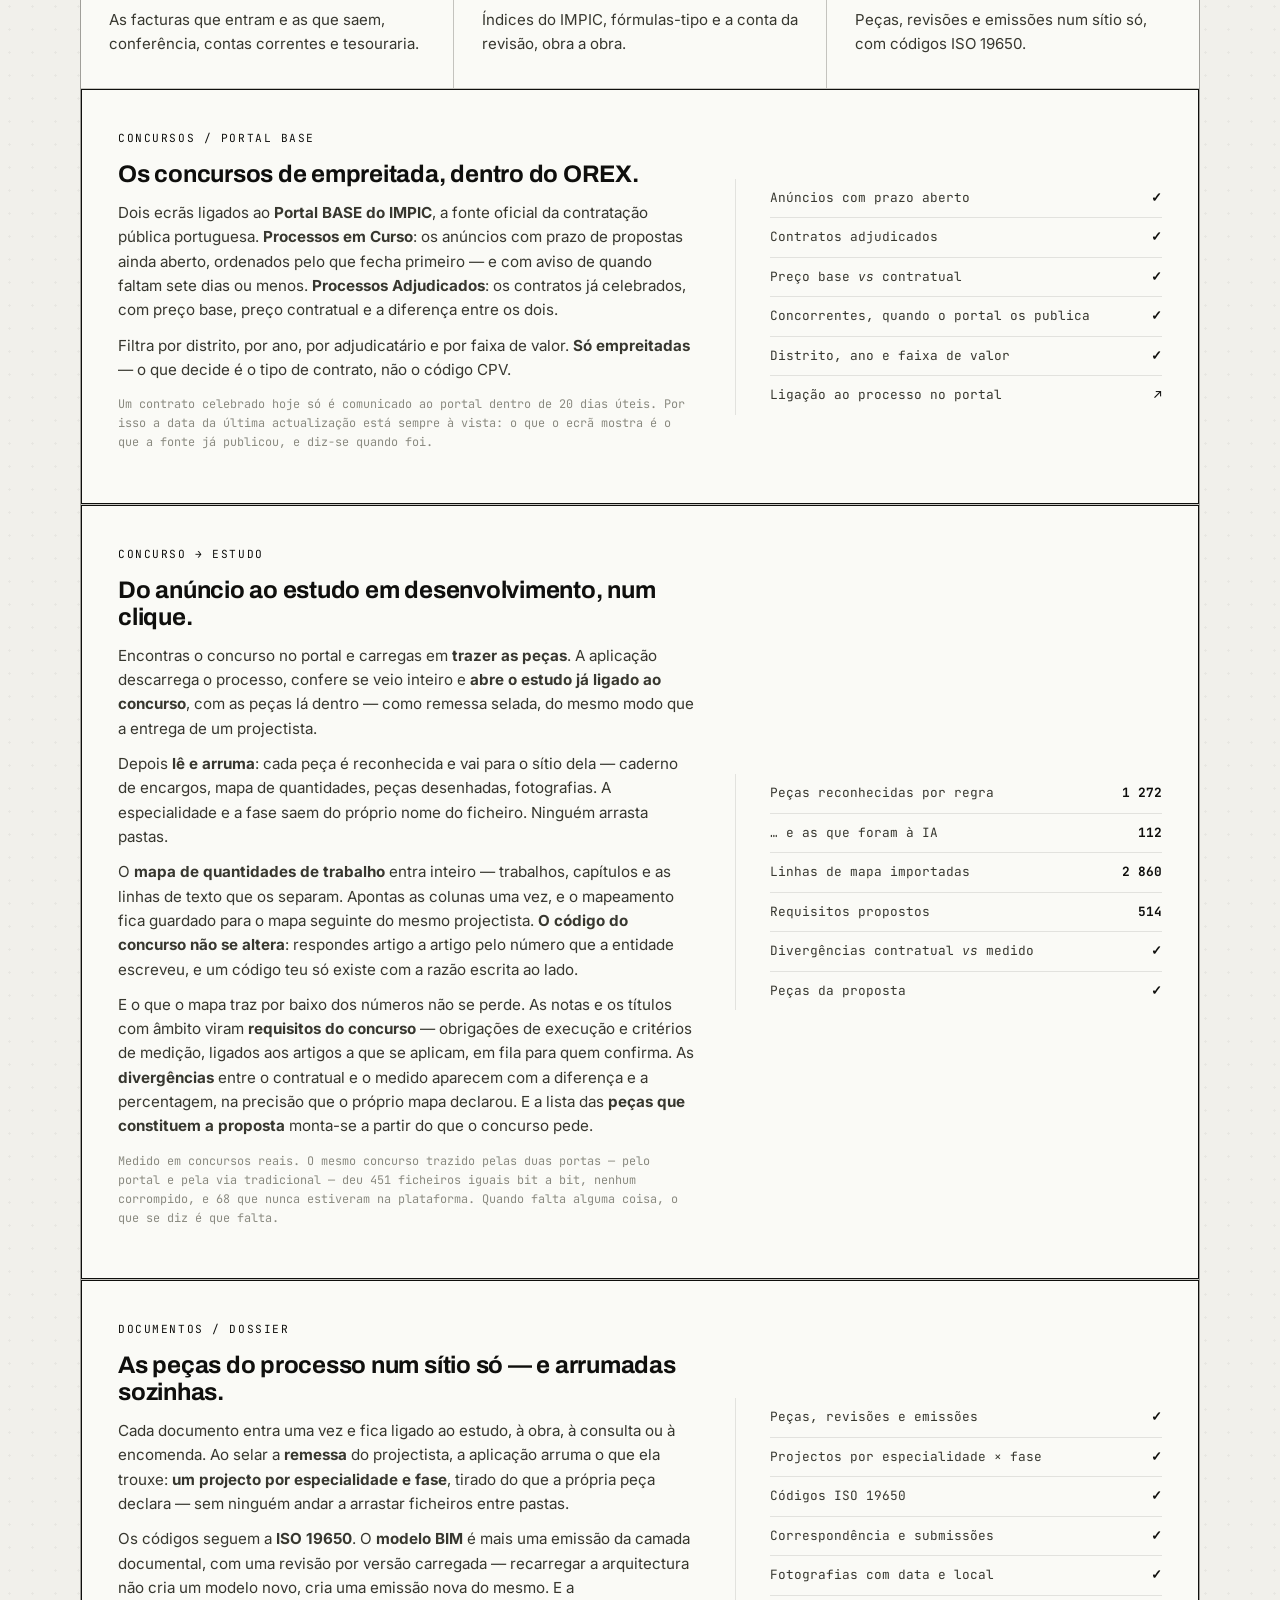
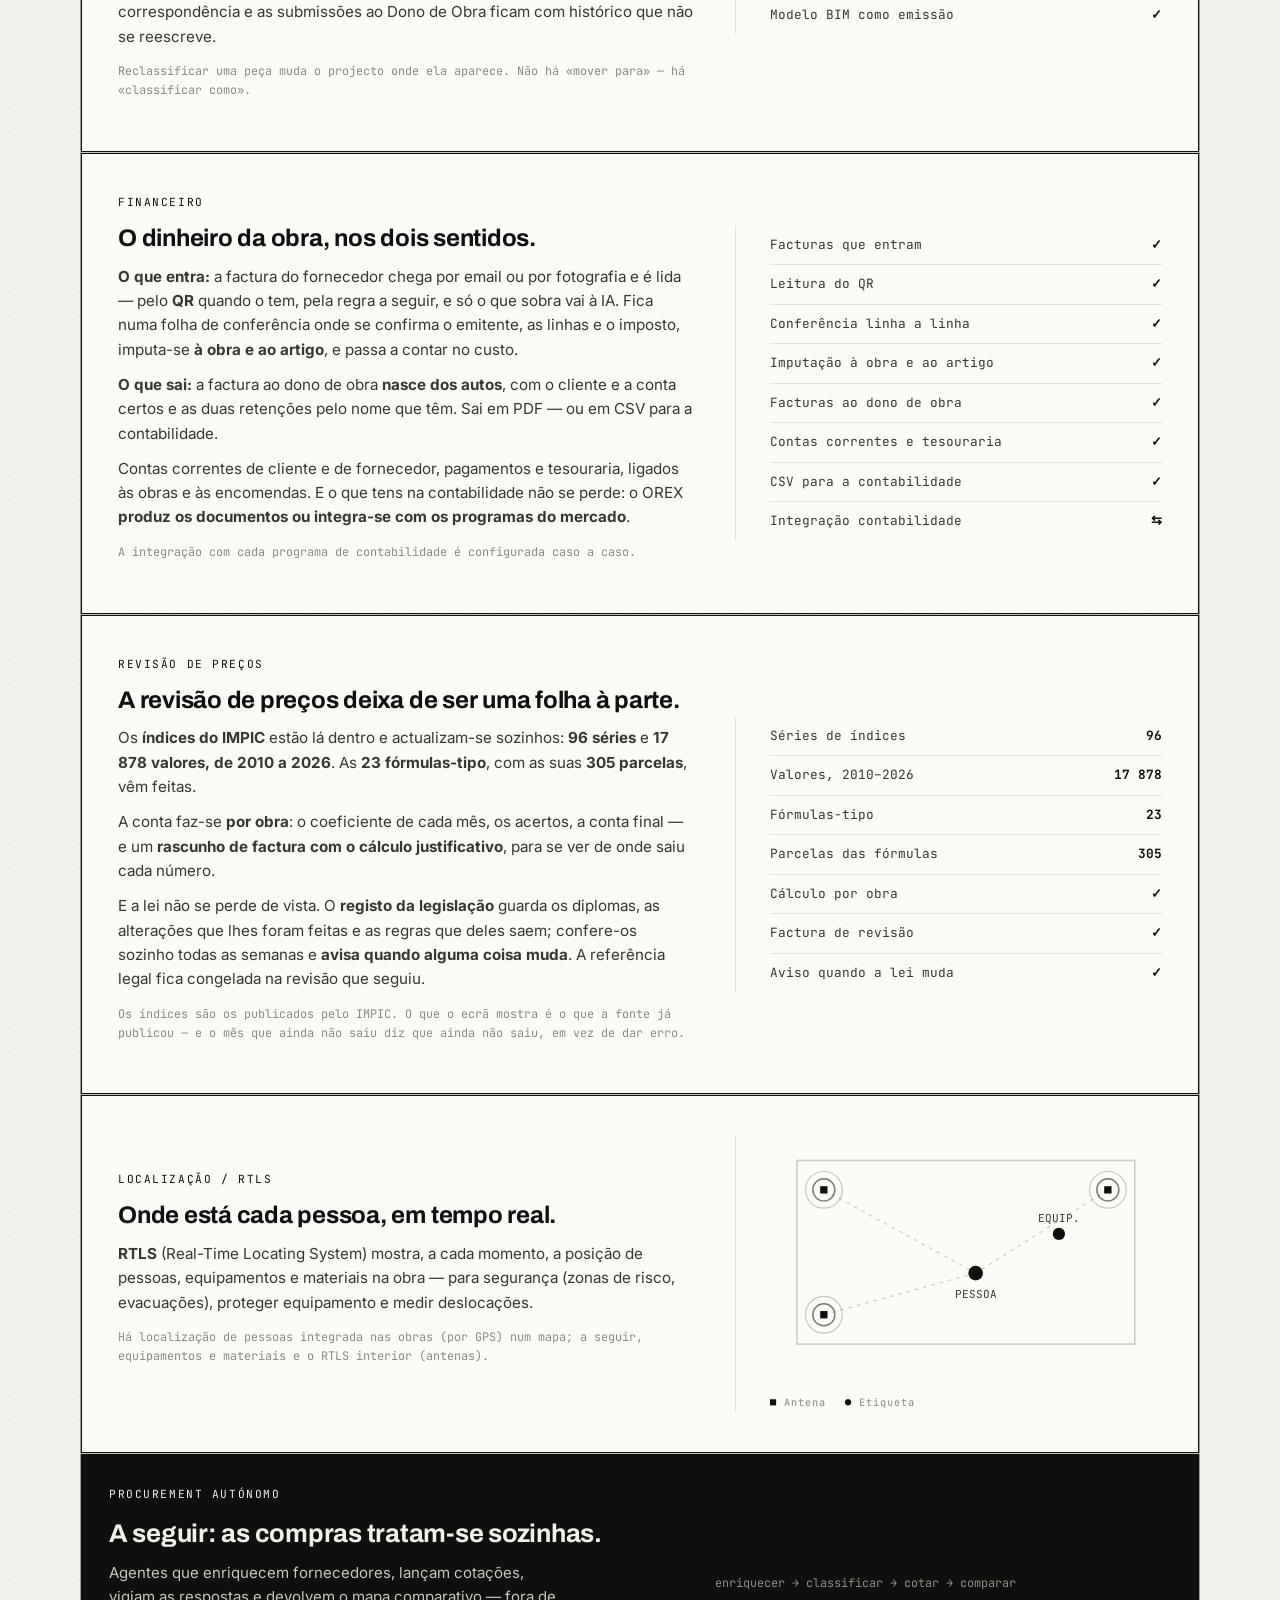
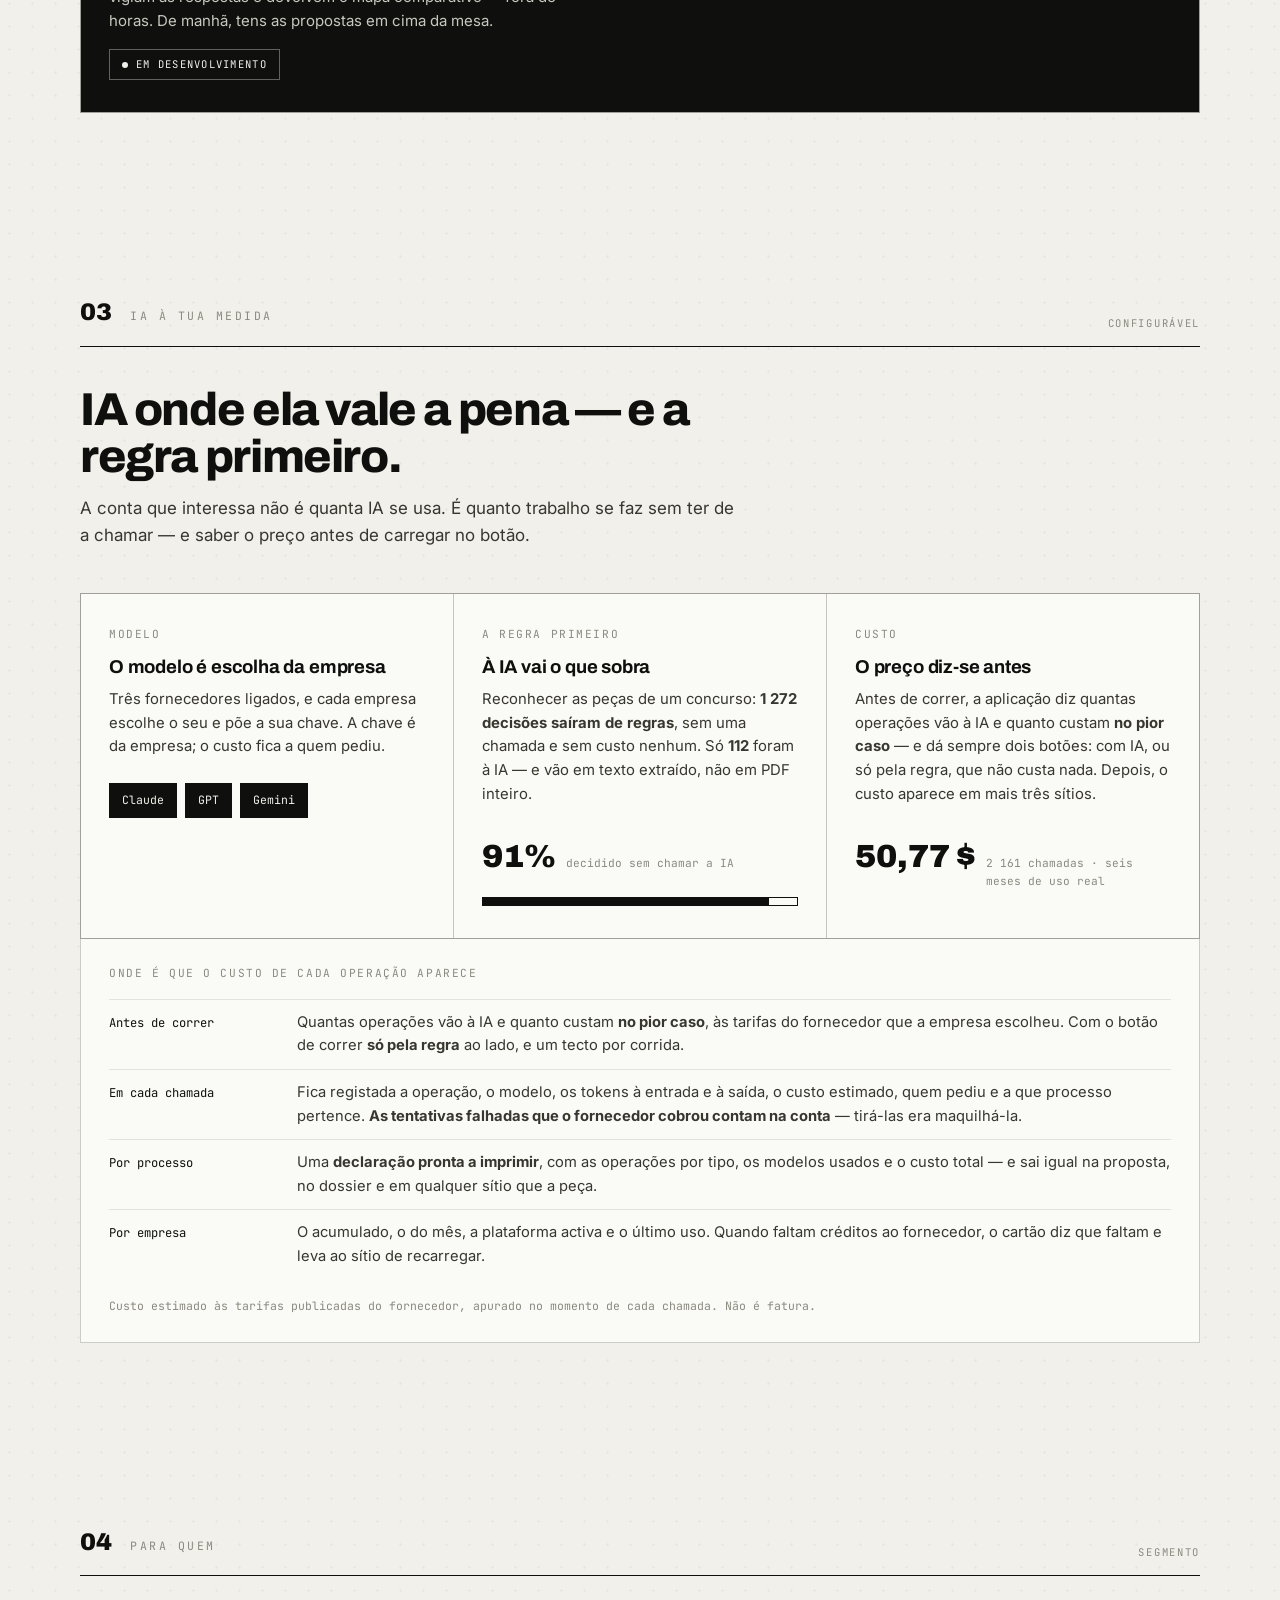
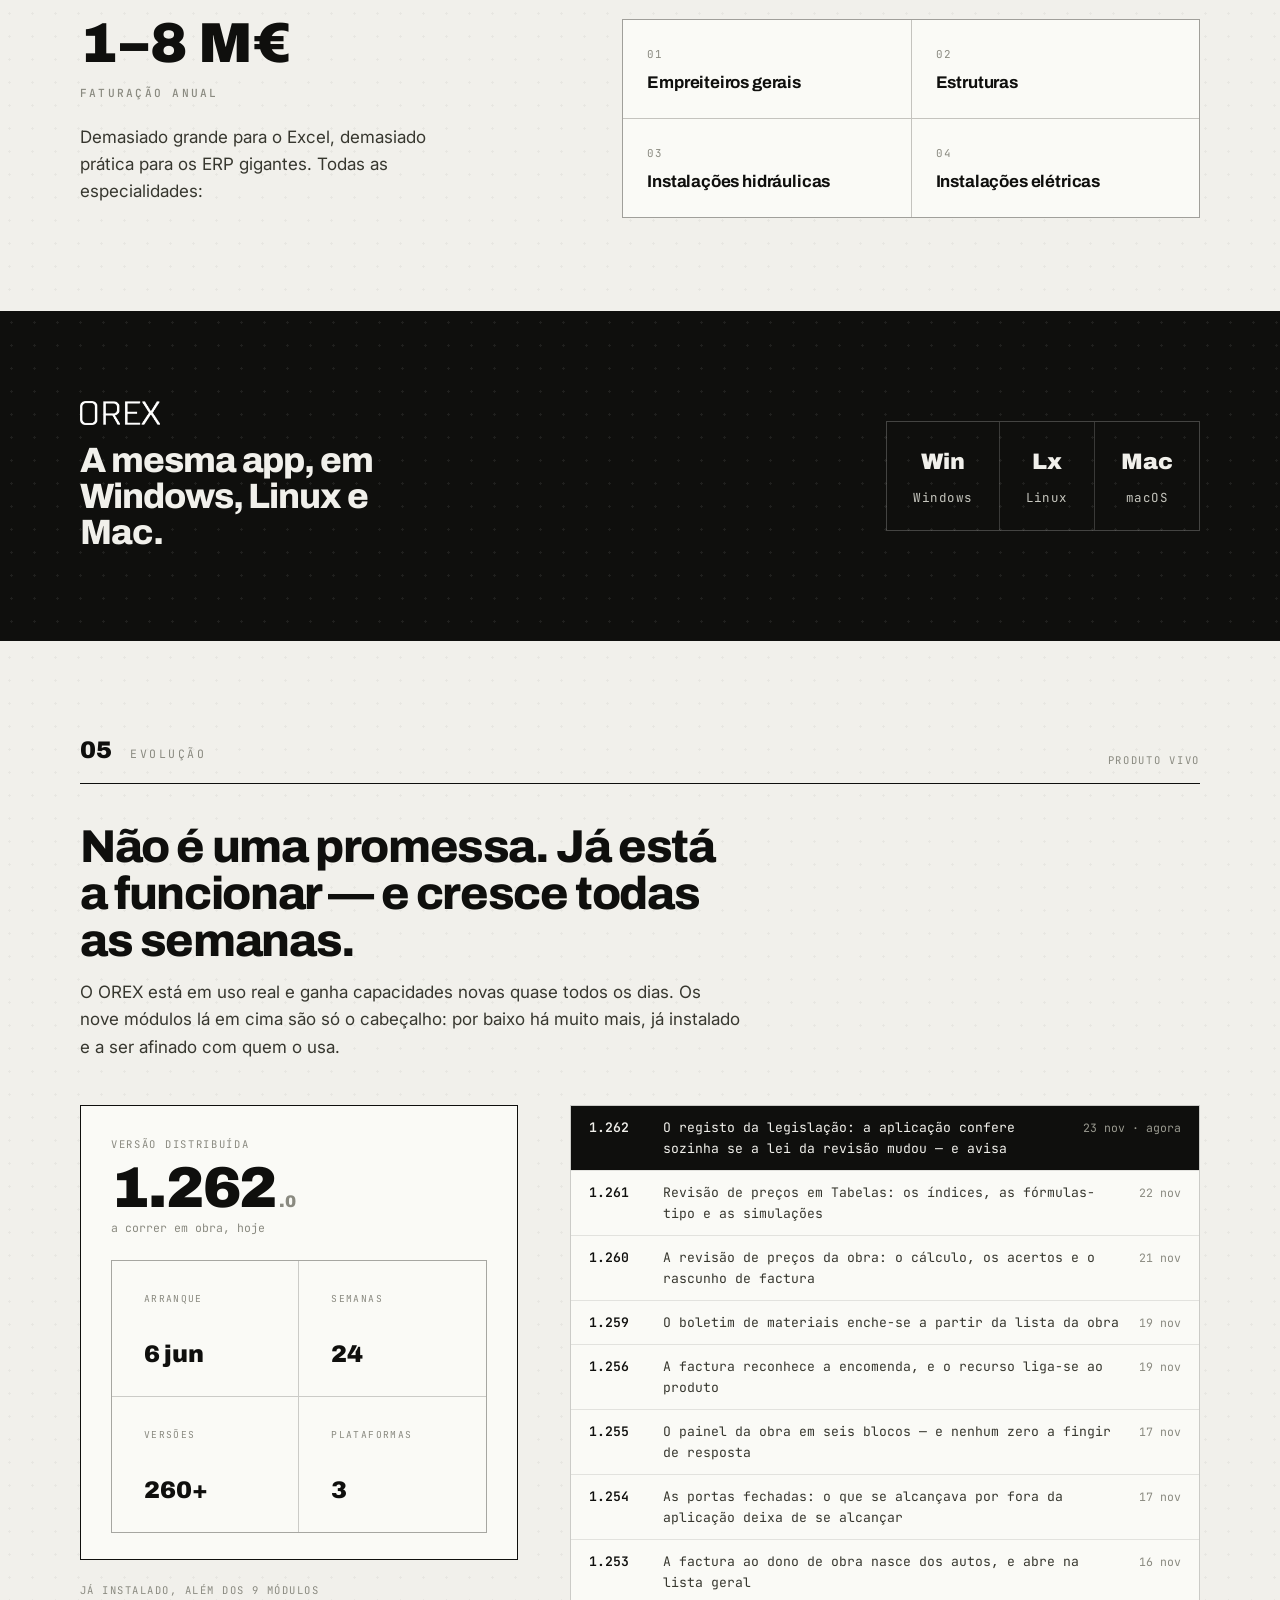
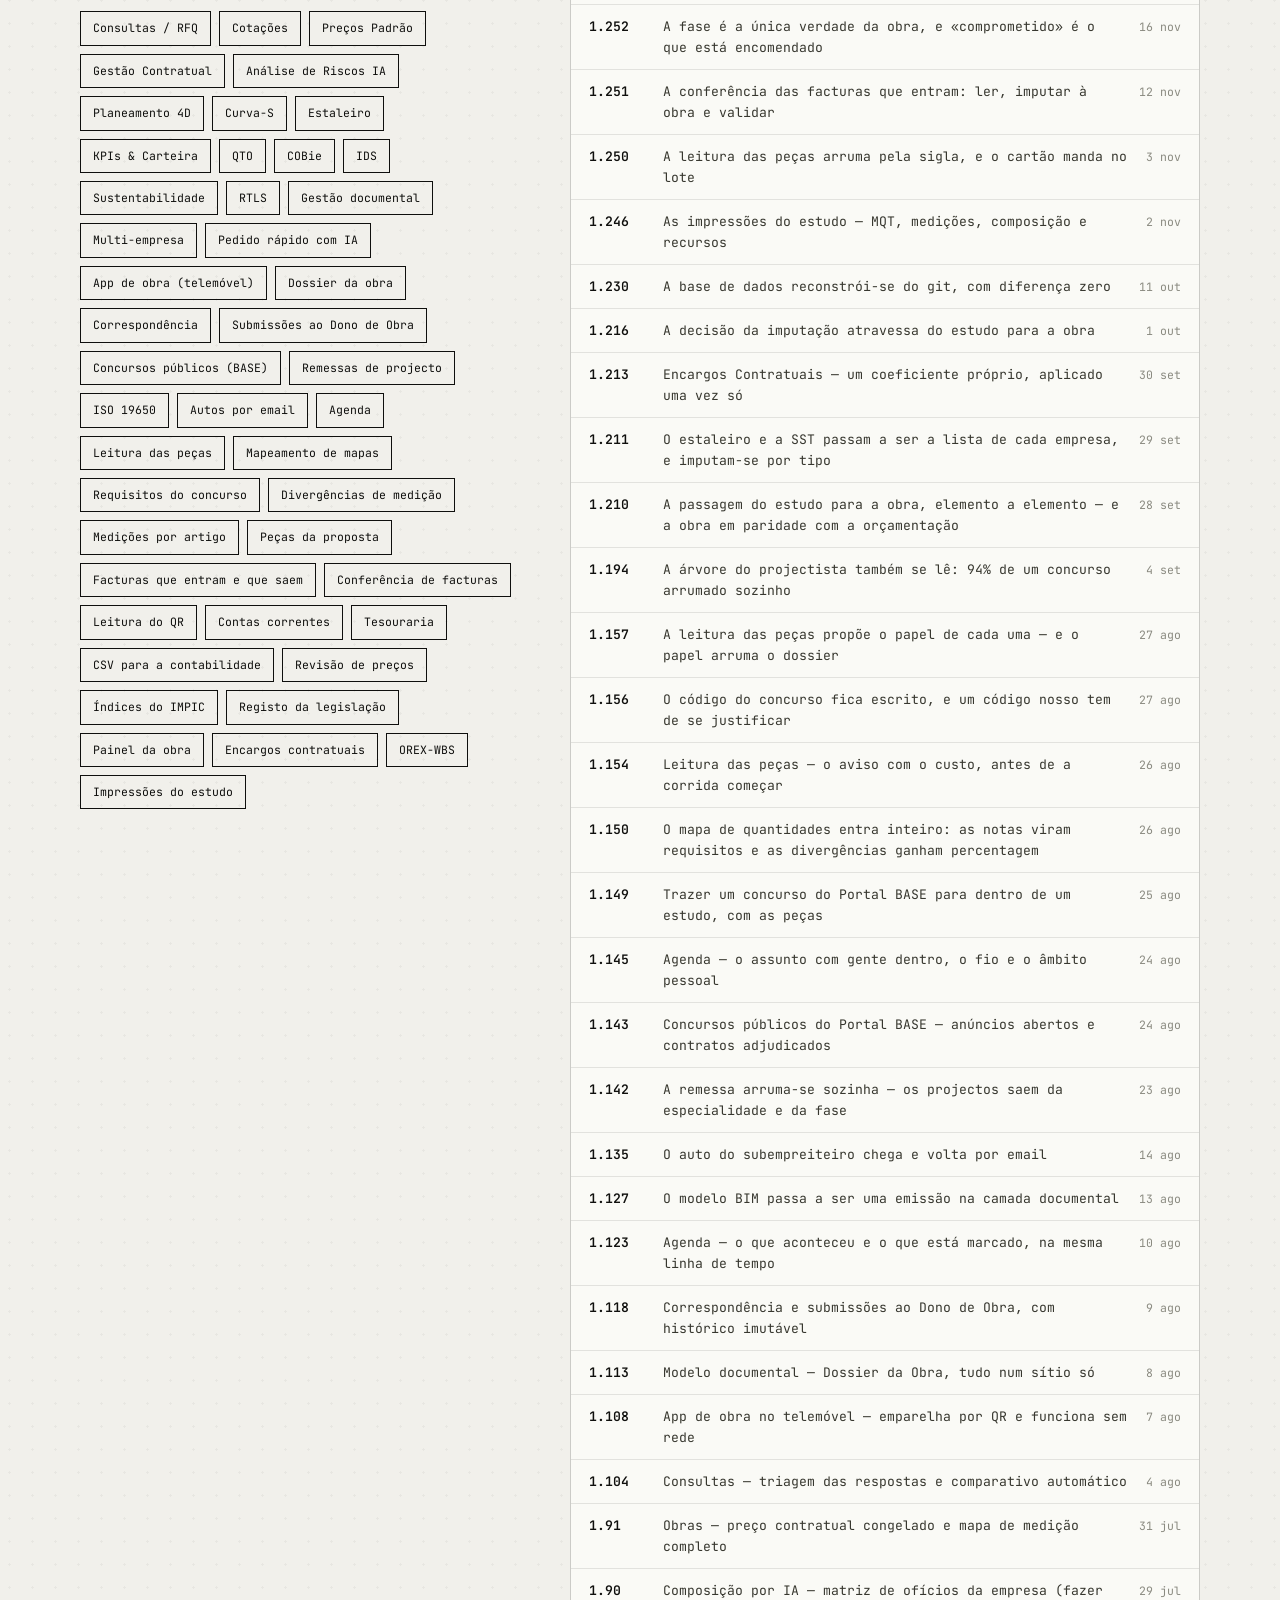
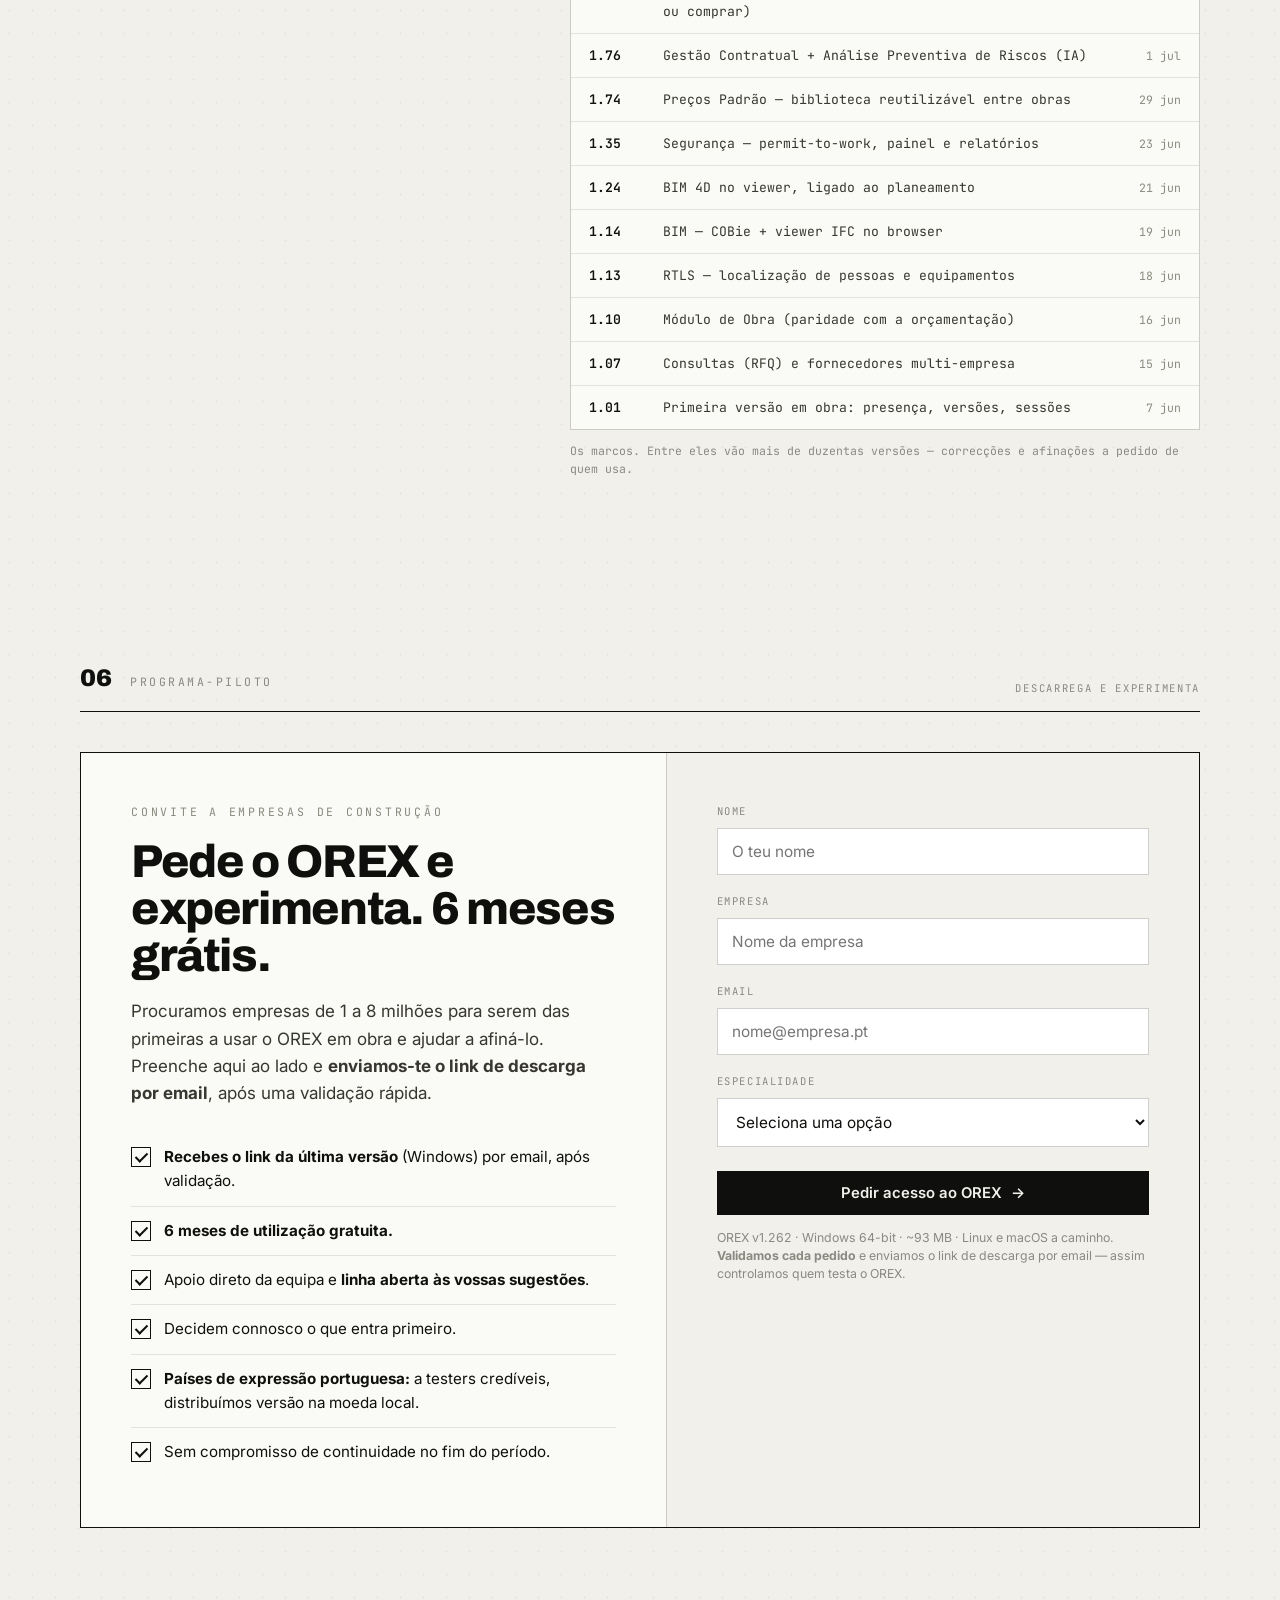
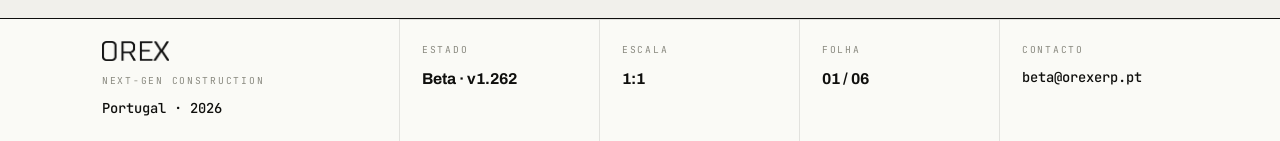
==== commit 7f756518: "site: a revisao global - o site parara em Outubro Ele: «atualiza o site da empresa com todas as nova" ====
--- a/index.html
+++ b/index.html
@@ -553,33 +553,123 @@
   <div class="wrap">
     <div class="tab reveal"><div class="l"><span class="sheet-no exp">02</span><span class="ttl">O que faz</span></div><div class="r">Capacidades</div></div>
     <div class="sec-head reveal">
-      <h2>Do concurso à entrega.</h2>
-      <p>Cada peça alimenta a seguinte: o concurso vira proposta, a proposta vira obra, a obra vira custos, e os documentos saem no fim.</p>
+      <h2>Do concurso à conta final.</h2>
+      <p>Cada peça alimenta a seguinte: o concurso vira proposta, a proposta vira obra, a obra vira custos — e o dinheiro fecha o círculo, das facturas que entram à revisão de preços e à conta final.</p>
     </div>
     <div class="modules reveal">
       <div class="mod"><div class="top"><span class="code">ORÇAMENTOS</span><span class="idx">01</span></div><h3>Orçamentação</h3><p>Composições, valores, KPIs e proposta em PDF. Importa de Excel, PDF e BIM.</p></div>
-      <div class="mod"><div class="top"><span class="code">OBRA</span><span class="idx">02</span></div><h3>Gestão de obra</h3><p>Planeamento (Gantt, curva-S), frentes, autos, custos, horas e tesouraria.</p></div>
+      <div class="mod"><div class="top"><span class="code">OBRA</span><span class="idx">02</span></div><h3>Gestão de obra</h3><p>Painel da obra, planeamento (Gantt, curva-S), frentes, autos, custos, horas e tesouraria.</p></div>
       <div class="mod"><div class="top"><span class="code">BIM</span><span class="idx">03</span></div><h3>BIM 4D/5D</h3><p>Viewer IFC no browser, quantidades, COBie e objeto IFC ligado ao artigo da medição.</p></div>
       <div class="mod"><div class="top"><span class="code">FORNECEDORES</span><span class="idx">04</span></div><h3>Fornecedores</h3><p>Cadastro e classificação por categoria, com consultas, cotações e encomendas.</p></div>
       <div class="mod"><div class="top"><span class="code">SEGURANÇA</span><span class="idx">05</span></div><h3>Segurança</h3><p>Planos e documentos de segurança e saúde a partir dos dados da obra.</p></div>
       <div class="mod"><div class="top"><span class="code">FISCALIZAÇÃO</span><span class="idx">06</span></div><h3>Fiscalização</h3><p>Autos, reuniões, mapas e rastreabilidade no formato que a fiscalização espera.</p></div>
+      <div class="mod"><div class="top"><span class="code">FINANCEIRO</span><span class="idx">07</span></div><h3>Financeiro</h3><p>As facturas que entram e as que saem, conferência, contas correntes e tesouraria.</p></div>
+      <div class="mod"><div class="top"><span class="code">REVISÃO</span><span class="idx">08</span></div><h3>Revisão de preços</h3><p>Índices do IMPIC, fórmulas-tipo e a conta da revisão, obra a obra.</p></div>
+      <div class="mod"><div class="top"><span class="code">DOCUMENTOS</span><span class="idx">09</span></div><h3>Dossier da obra</h3><p>Peças, revisões e emissões num sítio só, com códigos ISO 19650.</p></div>
+
+      <div class="band reveal" id="concursos">
+        <div>
+          <div class="code">CONCURSOS / PORTAL BASE</div>
+          <h3>Os concursos de empreitada, dentro do OREX.</h3>
+          <p>Dois ecrãs ligados ao <strong>Portal BASE do IMPIC</strong>, a fonte oficial da contratação pública portuguesa. <strong>Processos em Curso</strong>: os anúncios com prazo de propostas ainda aberto, ordenados pelo que fecha primeiro — e com aviso de quando faltam sete dias ou menos. <strong>Processos Adjudicados</strong>: os contratos já celebrados, com preço base, preço contratual e a diferença entre os dois.</p>
+          <p>Filtra por distrito, por ano, por adjudicatário e por faixa de valor. <strong>Só empreitadas</strong> — o que decide é o tipo de contrato, não o código CPV.</p>
+          <p class="note">Um contrato celebrado hoje só é comunicado ao portal dentro de 20 dias úteis. Por isso a data da última actualização está sempre à vista: o que o ecrã mostra é o que a fonte já publicou, e diz-se quando foi.</p>
+        </div>
+        <div class="diag">
+          <div class="ledger">
+            <div><span>Anúncios com prazo aberto</span><b>&#10003;</b></div>
+            <div><span>Contratos adjudicados</span><b>&#10003;</b></div>
+            <div><span>Preço base <i>vs</i> contratual</span><b>&#10003;</b></div>
+            <div><span>Concorrentes, quando o portal os publica</span><b>&#10003;</b></div>
+            <div><span>Distrito, ano e faixa de valor</span><b>&#10003;</b></div>
+            <div><span>Ligação ao processo no portal</span><b>&#8599;</b></div>
+          </div>
+        </div>
+      </div>
+
+      <div class="band reveal" id="estudo">
+        <div>
+          <div class="code">CONCURSO &rarr; ESTUDO</div>
+          <h3>Do anúncio ao estudo em desenvolvimento, num clique.</h3>
+          <p>Encontras o concurso no portal e carregas em <strong>trazer as peças</strong>. A aplicação descarrega o processo, confere se veio inteiro e <strong>abre o estudo já ligado ao concurso</strong>, com as peças lá dentro — como remessa selada, do mesmo modo que a entrega de um projectista.</p>
+          <p>Depois <strong>lê e arruma</strong>: cada peça é reconhecida e vai para o sítio dela — caderno de encargos, mapa de quantidades, peças desenhadas, fotografias. A especialidade e a fase saem do próprio nome do ficheiro. Ninguém arrasta pastas.</p>
+          <p>O <strong>mapa de quantidades de trabalho</strong> entra inteiro — trabalhos, capítulos e as linhas de texto que os separam. Apontas as colunas uma vez, e o mapeamento fica guardado para o mapa seguinte do mesmo projectista. <strong>O código do concurso não se altera</strong>: respondes artigo a artigo pelo número que a entidade escreveu, e um código teu só existe com a razão escrita ao lado.</p>
+          <p>E o que o mapa traz por baixo dos números não se perde. As notas e os títulos com âmbito viram <strong>requisitos do concurso</strong> — obrigações de execução e critérios de medição, ligados aos artigos a que se aplicam, em fila para quem confirma. As <strong>divergências</strong> entre o contratual e o medido aparecem com a diferença e a percentagem, na precisão que o próprio mapa declarou. E a lista das <strong>peças que constituem a proposta</strong> monta-se a partir do que o concurso pede.</p>
+          <p class="note">Medido em concursos reais. O mesmo concurso trazido pelas duas portas — pelo portal e pela via tradicional — deu 451 ficheiros iguais bit a bit, nenhum corrompido, e 68 que nunca estiveram na plataforma. Quando falta alguma coisa, o que se diz é que falta.</p>
+        </div>
+        <div class="diag">
+          <div class="ledger">
+            <div><span>Peças reconhecidas por regra</span><b>1 272</b></div>
+            <div><span>… e as que foram à IA</span><b>112</b></div>
+            <div><span>Linhas de mapa importadas</span><b>2 860</b></div>
+            <div><span>Requisitos propostos</span><b>514</b></div>
+            <div><span>Divergências contratual <i>vs</i> medido</span><b>&#10003;</b></div>
+            <div><span>Peças da proposta</span><b>&#10003;</b></div>
+          </div>
+        </div>
+      </div>
+
+      <div class="band reveal" id="documentos">
+        <div>
+          <div class="code">DOCUMENTOS / DOSSIER</div>
+          <h3>As peças do processo num sítio só — e arrumadas sozinhas.</h3>
+          <p>Cada documento entra uma vez e fica ligado ao estudo, à obra, à consulta ou à encomenda. Ao selar a <strong>remessa</strong> do projectista, a aplicação arruma o que ela trouxe: <strong>um projecto por especialidade e fase</strong>, tirado do que a própria peça declara — sem ninguém andar a arrastar ficheiros entre pastas.</p>
+          <p>Os códigos seguem a <strong>ISO 19650</strong>. O <strong>modelo BIM</strong> é mais uma emissão da camada documental, com uma revisão por versão carregada — recarregar a arquitectura não cria um modelo novo, cria uma emissão nova do mesmo. E a correspondência e as submissões ao Dono de Obra ficam com histórico que não se reescreve.</p>
+          <p class="note">Reclassificar uma peça muda o projecto onde ela aparece. Não há «mover para» — há «classificar como».</p>
+        </div>
+        <div class="diag">
+          <div class="ledger">
+            <div><span>Peças, revisões e emissões</span><b>&#10003;</b></div>
+            <div><span>Projectos por especialidade × fase</span><b>&#10003;</b></div>
+            <div><span>Códigos ISO 19650</span><b>&#10003;</b></div>
+            <div><span>Correspondência e submissões</span><b>&#10003;</b></div>
+            <div><span>Fotografias com data e local</span><b>&#10003;</b></div>
+            <div><span>Modelo BIM como emissão</span><b>&#10003;</b></div>
+          </div>
+        </div>
+      </div>
 
       <div class="band reveal" id="financeiro">
         <div>
           <div class="code">FINANCEIRO</div>
-          <h3>Faturação, pagamentos e contas correntes.</h3>
-          <p>Faturas a clientes, faturas e pagamentos a fornecedores, contas correntes (de cliente e de fornecedor), tesouraria e créditos — ligados às obras e às encomendas.</p>
-          <p>E o que tens na contabilidade não se perde: o OREX <strong>produz os documentos ou integra-se com os programas de contabilidade do mercado</strong> (importa/exporta).</p>
+          <h3>O dinheiro da obra, nos dois sentidos.</h3>
+          <p><strong>O que entra:</strong> a factura do fornecedor chega por email ou por fotografia e é lida — pelo <strong>QR</strong> quando o tem, pela regra a seguir, e só o que sobra vai à IA. Fica numa folha de conferência onde se confirma o emitente, as linhas e o imposto, imputa-se <strong>à obra e ao artigo</strong>, e passa a contar no custo.</p>
+          <p><strong>O que sai:</strong> a factura ao dono de obra <strong>nasce dos autos</strong>, com o cliente e a conta certos e as duas retenções pelo nome que têm. Sai em PDF — ou em CSV para a contabilidade.</p>
+          <p>Contas correntes de cliente e de fornecedor, pagamentos e tesouraria, ligados às obras e às encomendas. E o que tens na contabilidade não se perde: o OREX <strong>produz os documentos ou integra-se com os programas do mercado</strong>.</p>
           <p class="note">A integração com cada programa de contabilidade é configurada caso a caso.</p>
         </div>
         <div class="diag">
           <div class="ledger">
-            <div><span>Faturas a clientes</span><b>&#10003;</b></div>
-            <div><span>Faturas de fornecedores</span><b>&#10003;</b></div>
-            <div><span>Pagamentos</span><b>&#10003;</b></div>
-            <div><span>Contas correntes</span><b>&#10003;</b></div>
-            <div><span>Tesouraria</span><b>&#10003;</b></div>
+            <div><span>Facturas que entram</span><b>&#10003;</b></div>
+            <div><span>Leitura do QR</span><b>&#10003;</b></div>
+            <div><span>Conferência linha a linha</span><b>&#10003;</b></div>
+            <div><span>Imputação à obra e ao artigo</span><b>&#10003;</b></div>
+            <div><span>Facturas ao dono de obra</span><b>&#10003;</b></div>
+            <div><span>Contas correntes e tesouraria</span><b>&#10003;</b></div>
+            <div><span>CSV para a contabilidade</span><b>&#10003;</b></div>
             <div><span>Integração contabilidade</span><b>&#8646;</b></div>
+          </div>
+        </div>
+      </div>
+
+      <div class="band reveal" id="revisao">
+        <div>
+          <div class="code">REVISÃO DE PREÇOS</div>
+          <h3>A revisão de preços deixa de ser uma folha à parte.</h3>
+          <p>Os <strong>índices do IMPIC</strong> estão lá dentro e actualizam-se sozinhos: <strong>96 séries</strong> e <strong>17 878 valores, de 2010 a 2026</strong>. As <strong>23 fórmulas-tipo</strong>, com as suas <strong>305 parcelas</strong>, vêm feitas.</p>
+          <p>A conta faz-se <strong>por obra</strong>: o coeficiente de cada mês, os acertos, a conta final — e um <strong>rascunho de factura com o cálculo justificativo</strong>, para se ver de onde saiu cada número.</p>
+          <p>E a lei não se perde de vista. O <strong>registo da legislação</strong> guarda os diplomas, as alterações que lhes foram feitas e as regras que deles saem; confere-os sozinho todas as semanas e <strong>avisa quando alguma coisa muda</strong>. A referência legal fica congelada na revisão que seguiu.</p>
+          <p class="note">Os índices são os publicados pelo IMPIC. O que o ecrã mostra é o que a fonte já publicou — e o mês que ainda não saiu diz que ainda não saiu, em vez de dar erro.</p>
+        </div>
+        <div class="diag">
+          <div class="ledger">
+            <div><span>Séries de índices</span><b>96</b></div>
+            <div><span>Valores, 2010&ndash;2026</span><b>17 878</b></div>
+            <div><span>Fórmulas-tipo</span><b>23</b></div>
+            <div><span>Parcelas das fórmulas</span><b>305</b></div>
+            <div><span>Cálculo por obra</span><b>&#10003;</b></div>
+            <div><span>Factura de revisão</span><b>&#10003;</b></div>
+            <div><span>Aviso quando a lei muda</span><b>&#10003;</b></div>
           </div>
         </div>
       </div>
@@ -606,68 +696,6 @@
         </div>
       </div>
 
-      <div class="band reveal" id="concursos">
-        <div>
-          <div class="code">CONCURSOS / PORTAL BASE</div>
-          <h3>Os concursos de empreitada, dentro do OREX.</h3>
-          <p>Dois ecrãs ligados ao <strong>Portal BASE do IMPIC</strong>, a fonte oficial da contratação pública portuguesa. <strong>Processos em Curso</strong>: os anúncios com prazo de propostas ainda aberto, ordenados pelo que fecha primeiro — e com aviso de quando faltam sete dias ou menos. <strong>Processos Adjudicados</strong>: os contratos já celebrados, com preço base, preço contratual e a diferença entre os dois.</p>
-          <p>Filtra por distrito, por ano, por adjudicatário e por faixa de valor. <strong>Só empreitadas</strong> — o que decide é o tipo de contrato, não o código CPV.</p>
-          <p class="note">Um contrato celebrado hoje só é comunicado ao portal dentro de 20 dias úteis. Por isso a data da última actualização está sempre à vista: o que o ecrã mostra é o que a fonte já publicou, e diz-se quando foi.</p>
-        </div>
-        <div class="diag">
-          <div class="ledger">
-            <div><span>Anúncios com prazo aberto</span><b>&#10003;</b></div>
-            <div><span>Contratos adjudicados</span><b>&#10003;</b></div>
-            <div><span>Preço base <i>vs</i> contratual</span><b>&#10003;</b></div>
-            <div><span>Concorrentes, quando o portal os publica</span><b>&#10003;</b></div>
-            <div><span>Distrito, ano e faixa de valor</span><b>&#10003;</b></div>
-            <div><span>Ligação ao processo no portal</span><b>&#8599;</b></div>
-          </div>
-        </div>
-      </div>
-
-      <div class="band reveal" id="estudo">
-        <div>
-          <div class="code">CONCURSO &rarr; ESTUDO</div>
-          <h3>Do anúncio ao estudo em desenvolvimento, num clique.</h3>
-          <p>Encontras o concurso no portal e carregas em <strong>trazer as peças</strong>. A aplicação descarrega o processo, confere se veio inteiro e <strong>abre o estudo já ligado ao concurso</strong>, com as peças lá dentro — como remessa selada, do mesmo modo que a entrega de um projectista.</p>
-          <p>Depois <strong>lê e arruma</strong>: cada peça é reconhecida e vai para o sítio dela — caderno de encargos, mapa de quantidades, peças desenhadas, fotografias. A especialidade e a fase saem do próprio nome do ficheiro. Ninguém arrasta pastas.</p>
-          <p>O <strong>mapa de quantidades de trabalho</strong> entra inteiro — trabalhos, capítulos e as linhas de texto que os separam. Apontas as colunas uma vez, e o mapeamento fica guardado para o mapa seguinte do mesmo projectista. <strong>O código do concurso não se altera</strong>: respondes artigo a artigo pelo número que a entidade escreveu, e um código teu só existe com a razão escrita ao lado.</p>
-          <p>E o que o mapa traz por baixo dos números não se perde. As notas e os títulos com âmbito viram <strong>requisitos do concurso</strong> — obrigações de execução e critérios de medição, ligados aos artigos a que se aplicam, em fila para quem confirma. As <strong>divergências</strong> entre o contratual e o medido aparecem com a diferença e a percentagem, na precisão que o próprio mapa declarou. E a lista das <strong>peças que constituem a proposta</strong> monta-se a partir do que o concurso pede.</p>
-          <p class="note">Medido em concursos reais. O mesmo concurso trazido pelas duas portas — pelo portal e pela via tradicional — deu 451 ficheiros iguais bit a bit, nenhum corrompido, e 68 que nunca estiveram na plataforma. Quando falta alguma coisa, o que se diz é que falta.</p>
-        </div>
-        <div class="diag">
-          <div class="ledger">
-            <div><span>Peças reconhecidas por regra</span><b>1 272</b></div>
-            <div><span>… e as que foram à IA</span><b>112</b></div>
-            <div><span>Linhas de mapa importadas</span><b>2 860</b></div>
-            <div><span>Requisitos propostos</span><b>514</b></div>
-            <div><span>Divergências contratual <i>vs</i> medido</span><b>&#10003;</b></div>
-            <div><span>Peças da proposta</span><b>&#10003;</b></div>
-          </div>
-        </div>
-      </div>
-
-      <div class="band reveal" id="documentos">
-        <div>
-          <div class="code">DOCUMENTOS / DOSSIER</div>
-          <h3>As peças do processo num sítio só — e arrumadas sozinhas.</h3>
-          <p>Cada documento entra uma vez e fica ligado ao estudo, à obra, à consulta ou à encomenda. Ao selar a <strong>remessa</strong> do projectista, a aplicação arruma o que ela trouxe: <strong>um projecto por especialidade e fase</strong>, tirado do que a própria peça declara — sem ninguém andar a arrastar ficheiros entre pastas.</p>
-          <p>Os códigos seguem a <strong>ISO 19650</strong>. O <strong>modelo BIM</strong> é mais uma emissão da camada documental, com uma revisão por versão carregada — recarregar a arquitectura não cria um modelo novo, cria uma emissão nova do mesmo. E a correspondência e as submissões ao Dono de Obra ficam com histórico que não se reescreve.</p>
-          <p class="note">Reclassificar uma peça muda o projecto onde ela aparece. Não há «mover para» — há «classificar como».</p>
-        </div>
-        <div class="diag">
-          <div class="ledger">
-            <div><span>Peças, revisões e emissões</span><b>&#10003;</b></div>
-            <div><span>Projectos por especialidade × fase</span><b>&#10003;</b></div>
-            <div><span>Códigos ISO 19650</span><b>&#10003;</b></div>
-            <div><span>Correspondência e submissões</span><b>&#10003;</b></div>
-            <div><span>Fotografias com data e local</span><b>&#10003;</b></div>
-            <div><span>Modelo BIM como emissão</span><b>&#10003;</b></div>
-          </div>
-        </div>
-      </div>
-
       <div class="mod feature">
         <div>
           <div class="top"><span class="code">PROCUREMENT AUTÓNOMO</span></div>
@@ -706,7 +734,7 @@
         <div class="code">CUSTO</div>
         <h3>O preço diz-se antes</h3>
         <p>Antes de correr, a aplicação diz quantas operações vão à IA e quanto custam <strong>no pior caso</strong> — e dá sempre dois botões: com IA, ou só pela regra, que não custa nada. Depois, o custo aparece em mais três sítios.</p>
-        <div class="cost"><span class="big">24,76&nbsp;$</span><span class="lbl">382 chamadas · três meses de uso real</span></div>
+        <div class="cost"><span class="big">50,77&nbsp;$</span><span class="lbl">2&nbsp;161 chamadas · seis meses de uso real</span></div>
       </div>
     </div>
 
@@ -751,25 +779,25 @@
     <div class="tab reveal"><div class="l"><span class="sheet-no exp">05</span><span class="ttl">Evolução</span></div><div class="r">Produto vivo</div></div>
     <div class="sec-head reveal">
       <h2>Não é uma promessa. Já está a funcionar — e cresce todas as semanas.</h2>
-      <p>O OREX está em uso real e ganha capacidades novas quase todos os dias. Os seis módulos lá em cima são só o cabeçalho: por baixo há muito mais, já instalado e a ser afinado com quem o usa.</p>
+      <p>O OREX está em uso real e ganha capacidades novas quase todos os dias. Os nove módulos lá em cima são só o cabeçalho: por baixo há muito mais, já instalado e a ser afinado com quem o usa.</p>
     </div>
 
     <div class="evo reveal">
       <div>
         <div class="now">
           <div class="rel">Versão distribuída</div>
-          <div class="big" id="verBig">1.157<span class="u"> .0</span></div>
+          <div class="big" id="verBig">1.262<span class="u"> .0</span></div>
           <div class="sub">a correr em obra, hoje</div>
           <div class="split">
             <div><div class="k">Arranque</div><div class="n">6 jun</div></div>
-            <div><div class="k">Semanas</div><div class="n">17</div></div>
-            <div><div class="k">Versões</div><div class="n">215+</div></div>
+            <div><div class="k">Semanas</div><div class="n">24</div></div>
+            <div><div class="k">Versões</div><div class="n">260+</div></div>
             <div><div class="k">Plataformas</div><div class="n">3</div></div>
           </div>
         </div>
 
         <div class="caps">
-          <div class="lbl">Já instalado, além dos 6 módulos</div>
+          <div class="lbl">Já instalado, além dos 9 módulos</div>
           <div class="chips">
             <span class="chip">Consultas / RFQ</span><span class="chip">Cotações</span><span class="chip">Preços Padrão</span>
             <span class="chip">Gestão Contratual</span><span class="chip">Análise de Riscos IA</span><span class="chip">Planeamento 4D</span>
@@ -782,13 +810,31 @@
             <span class="chip">Autos por email</span><span class="chip">Agenda</span>
             <span class="chip">Leitura das peças</span><span class="chip">Mapeamento de mapas</span><span class="chip">Requisitos do concurso</span>
             <span class="chip">Divergências de medição</span><span class="chip">Medições por artigo</span><span class="chip">Peças da proposta</span>
+            <span class="chip">Facturas que entram e que saem</span><span class="chip">Conferência de facturas</span><span class="chip">Leitura do QR</span>
+            <span class="chip">Contas correntes</span><span class="chip">Tesouraria</span><span class="chip">CSV para a contabilidade</span>
+            <span class="chip">Revisão de preços</span><span class="chip">Índices do IMPIC</span><span class="chip">Registo da legislação</span>
+            <span class="chip">Painel da obra</span><span class="chip">Encargos contratuais</span><span class="chip">OREX-WBS</span>
+            <span class="chip">Impressões do estudo</span>
           </div>
         </div>
       </div>
 
       <div>
         <div class="vlog">
-          <div class="row cur"><span class="v">1.216</span><span class="d">A decisão da imputação atravessa do estudo para a obra</span><span class="dt">out · agora</span></div>
+          <div class="row cur"><span class="v">1.262</span><span class="d">O registo da legislação: a aplicação confere sozinha se a lei da revisão mudou — e avisa</span><span class="dt">23 nov · agora</span></div>
+          <div class="row"><span class="v">1.261</span><span class="d">Revisão de preços em Tabelas: os índices, as fórmulas-tipo e as simulações</span><span class="dt">22 nov</span></div>
+          <div class="row"><span class="v">1.260</span><span class="d">A revisão de preços da obra: o cálculo, os acertos e o rascunho de factura</span><span class="dt">21 nov</span></div>
+          <div class="row"><span class="v">1.259</span><span class="d">O boletim de materiais enche-se a partir da lista da obra</span><span class="dt">19 nov</span></div>
+          <div class="row"><span class="v">1.256</span><span class="d">A factura reconhece a encomenda, e o recurso liga-se ao produto</span><span class="dt">19 nov</span></div>
+          <div class="row"><span class="v">1.255</span><span class="d">O painel da obra em seis blocos — e nenhum zero a fingir de resposta</span><span class="dt">17 nov</span></div>
+          <div class="row"><span class="v">1.254</span><span class="d">As portas fechadas: o que se alcançava por fora da aplicação deixa de se alcançar</span><span class="dt">17 nov</span></div>
+          <div class="row"><span class="v">1.253</span><span class="d">A factura ao dono de obra nasce dos autos, e abre na lista geral</span><span class="dt">16 nov</span></div>
+          <div class="row"><span class="v">1.252</span><span class="d">A fase é a única verdade da obra, e «comprometido» é o que está encomendado</span><span class="dt">16 nov</span></div>
+          <div class="row"><span class="v">1.251</span><span class="d">A conferência das facturas que entram: ler, imputar à obra e validar</span><span class="dt">12 nov</span></div>
+          <div class="row"><span class="v">1.250</span><span class="d">A leitura das peças arruma pela sigla, e o cartão manda no lote</span><span class="dt">3 nov</span></div>
+          <div class="row"><span class="v">1.246</span><span class="d">As impressões do estudo — MQT, medições, composição e recursos</span><span class="dt">2 nov</span></div>
+          <div class="row"><span class="v">1.230</span><span class="d">A base de dados reconstrói-se do git, com diferença zero</span><span class="dt">11 out</span></div>
+          <div class="row"><span class="v">1.216</span><span class="d">A decisão da imputação atravessa do estudo para a obra</span><span class="dt">1 out</span></div>
           <div class="row"><span class="v">1.213</span><span class="d">Encargos Contratuais — um coeficiente próprio, aplicado uma vez só</span><span class="dt">30 set</span></div>
           <div class="row"><span class="v">1.211</span><span class="d">O estaleiro e a SST passam a ser a lista de cada empresa, e imputam-se por tipo</span><span class="dt">29 set</span></div>
           <div class="row"><span class="v">1.210</span><span class="d">A passagem do estudo para a obra, elemento a elemento — e a obra em paridade com a orçamentação</span><span class="dt">28 set</span></div>
@@ -820,7 +866,7 @@
           <div class="row"><span class="v">1.07</span><span class="d">Consultas (RFQ) e fornecedores multi-empresa</span><span class="dt">15 jun</span></div>
           <div class="row"><span class="v">1.01</span><span class="d">Primeira versão em obra: presença, versões, sessões</span><span class="dt">7 jun</span></div>
         </div>
-        <div class="vlog-note">Os marcos. Entre eles vão mais de cem versões — correcções e afinações a pedido de quem usa.</div>
+        <div class="vlog-note">Os marcos. Entre eles vão mais de duzentas versões — correcções e afinações a pedido de quem usa.</div>
       </div>
     </div>
   </div>
@@ -854,7 +900,7 @@
           </div>
           <button type="submit" class="btn btn-primary">Pedir acesso ao OREX <span class="arrow">&rarr;</span></button>
           <div class="form-msg" id="formMsg" role="status" aria-live="polite"></div>
-          <p class="fineprint"><span id="verFine">OREX v1.157 · Windows 64-bit · ~93 MB</span> · Linux e macOS a caminho.<br /><strong>Validamos cada pedido</strong> e enviamos o link de descarga por email — assim controlamos quem testa o OREX.</p>
+          <p class="fineprint"><span id="verFine">OREX v1.262 · Windows 64-bit · ~93 MB</span> · Linux e macOS a caminho.<br /><strong>Validamos cada pedido</strong> e enviamos o link de descarga por email — assim controlamos quem testa o OREX.</p>
         </form>
       </div>
     </div>
@@ -865,7 +911,7 @@
   <div class="wrap">
     <div class="titleblock">
       <div class="cell brandcell"><img class="logo" src="[data-uri]" alt="OREX" /><div class="k">Next-Gen Construction</div><div class="v mono">Portugal · 2026</div></div>
-      <div class="cell"><div class="k">Estado</div><div class="v" id="verFoot">Beta · v1.157</div></div>
+      <div class="cell"><div class="k">Estado</div><div class="v" id="verFoot">Beta · v1.262</div></div>
       <div class="cell"><div class="k">Escala</div><div class="v">1:1</div></div>
       <div class="cell"><div class="k">Folha</div><div class="v">01 / 06</div></div>
       <div class="cell"><div class="k">Contacto</div><div class="v mono">beta@orexerp.pt</div></div>
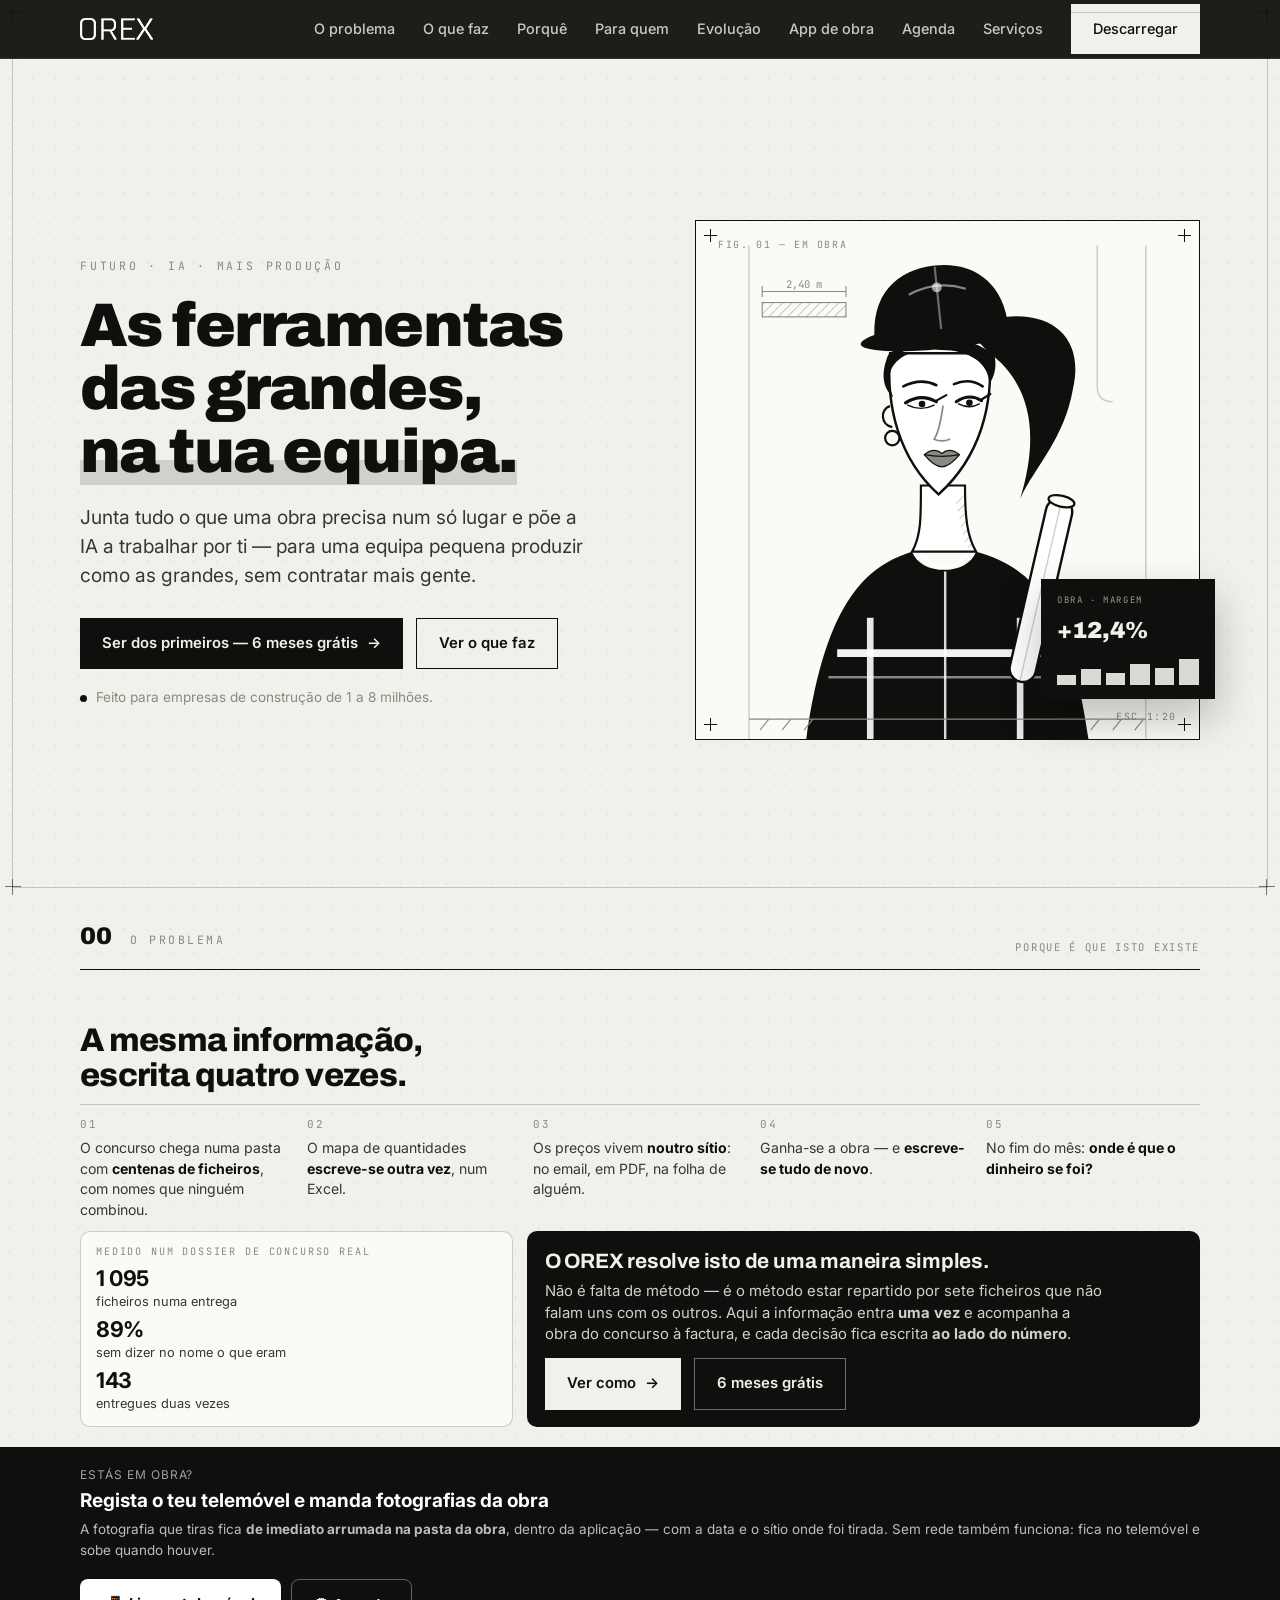
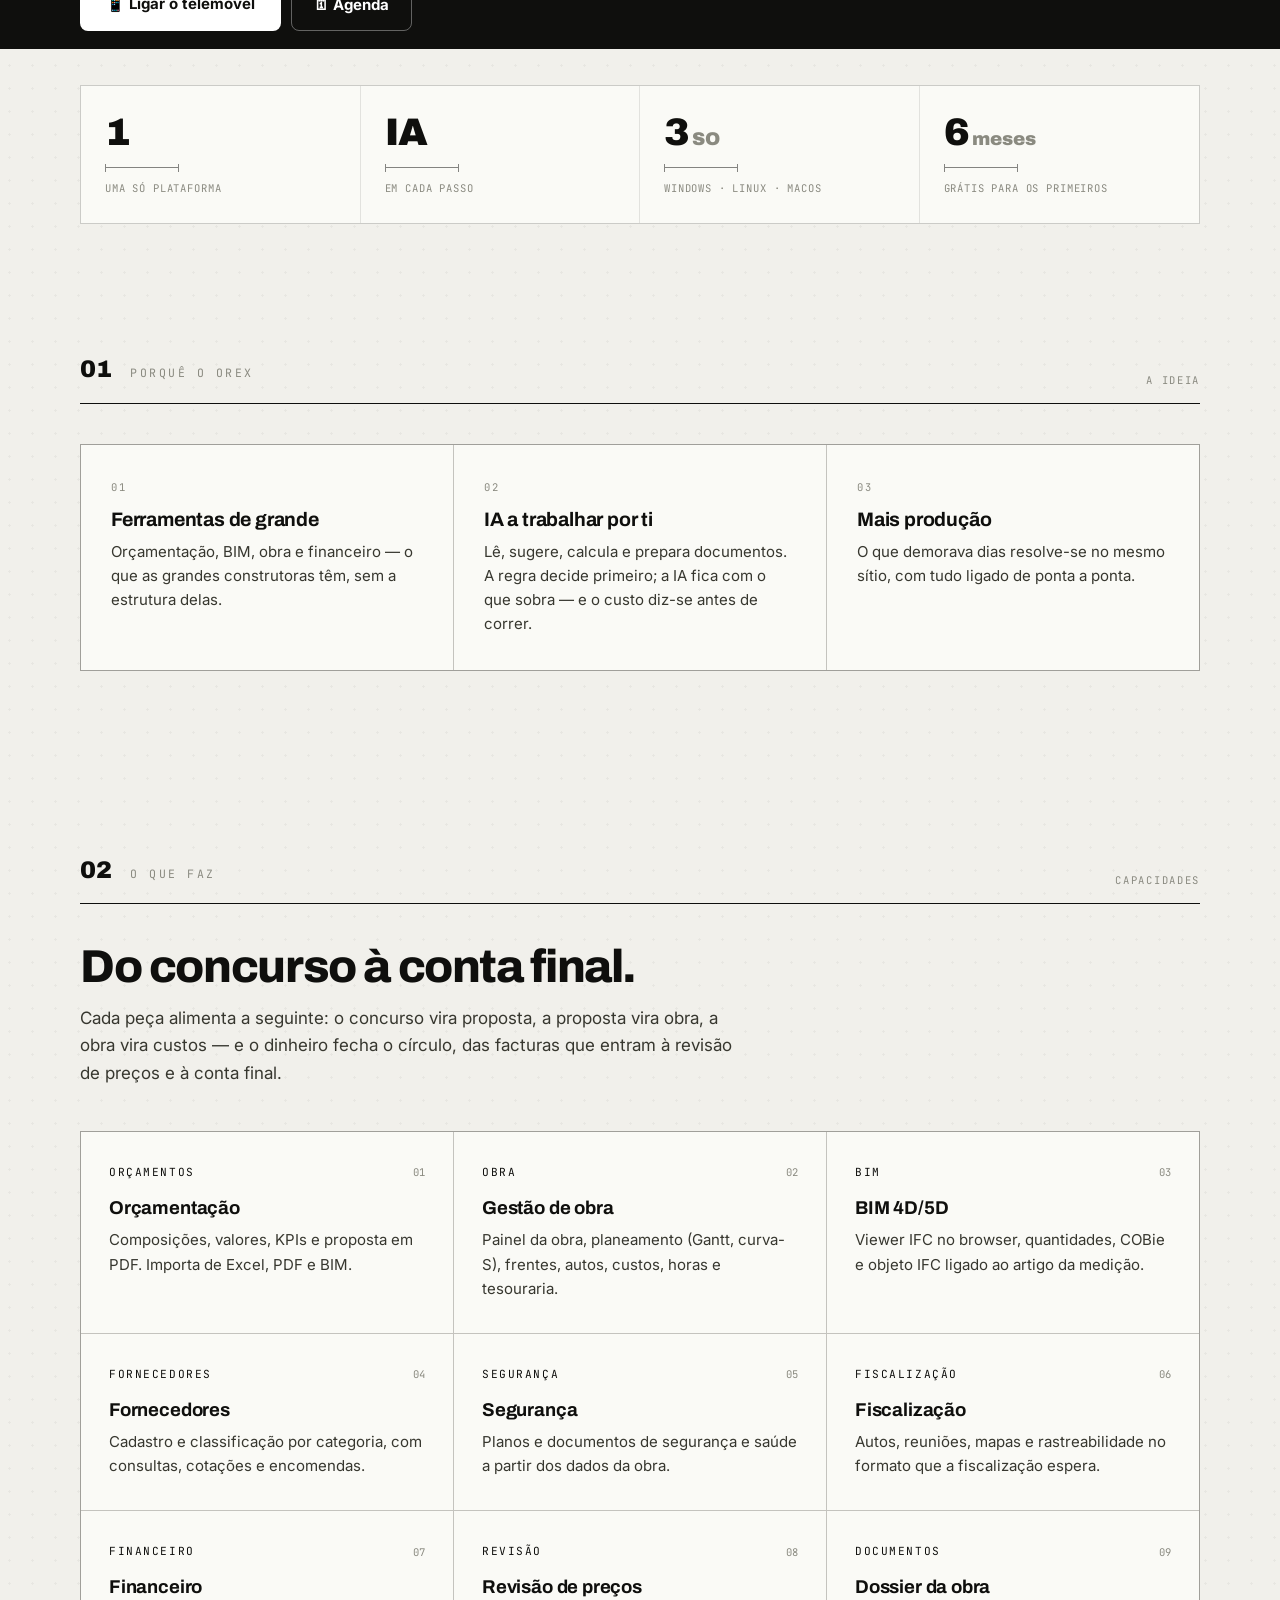
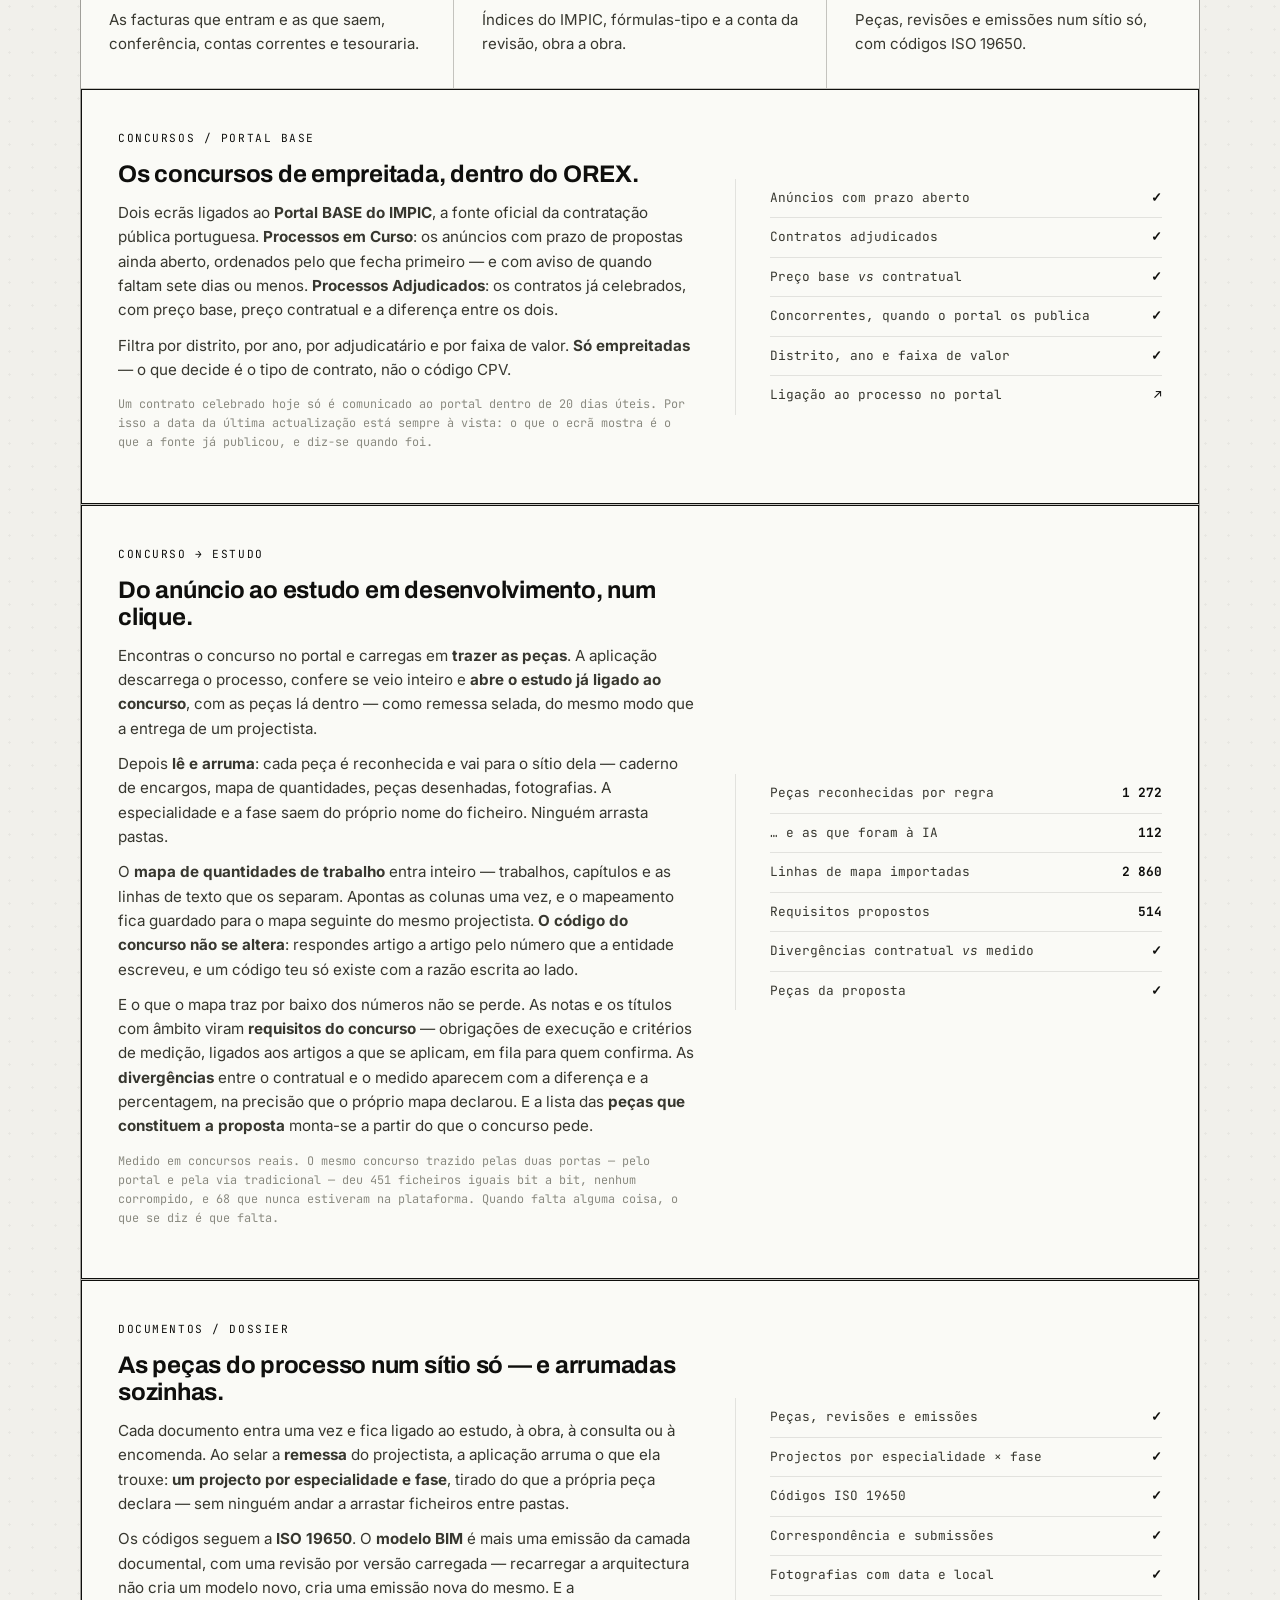
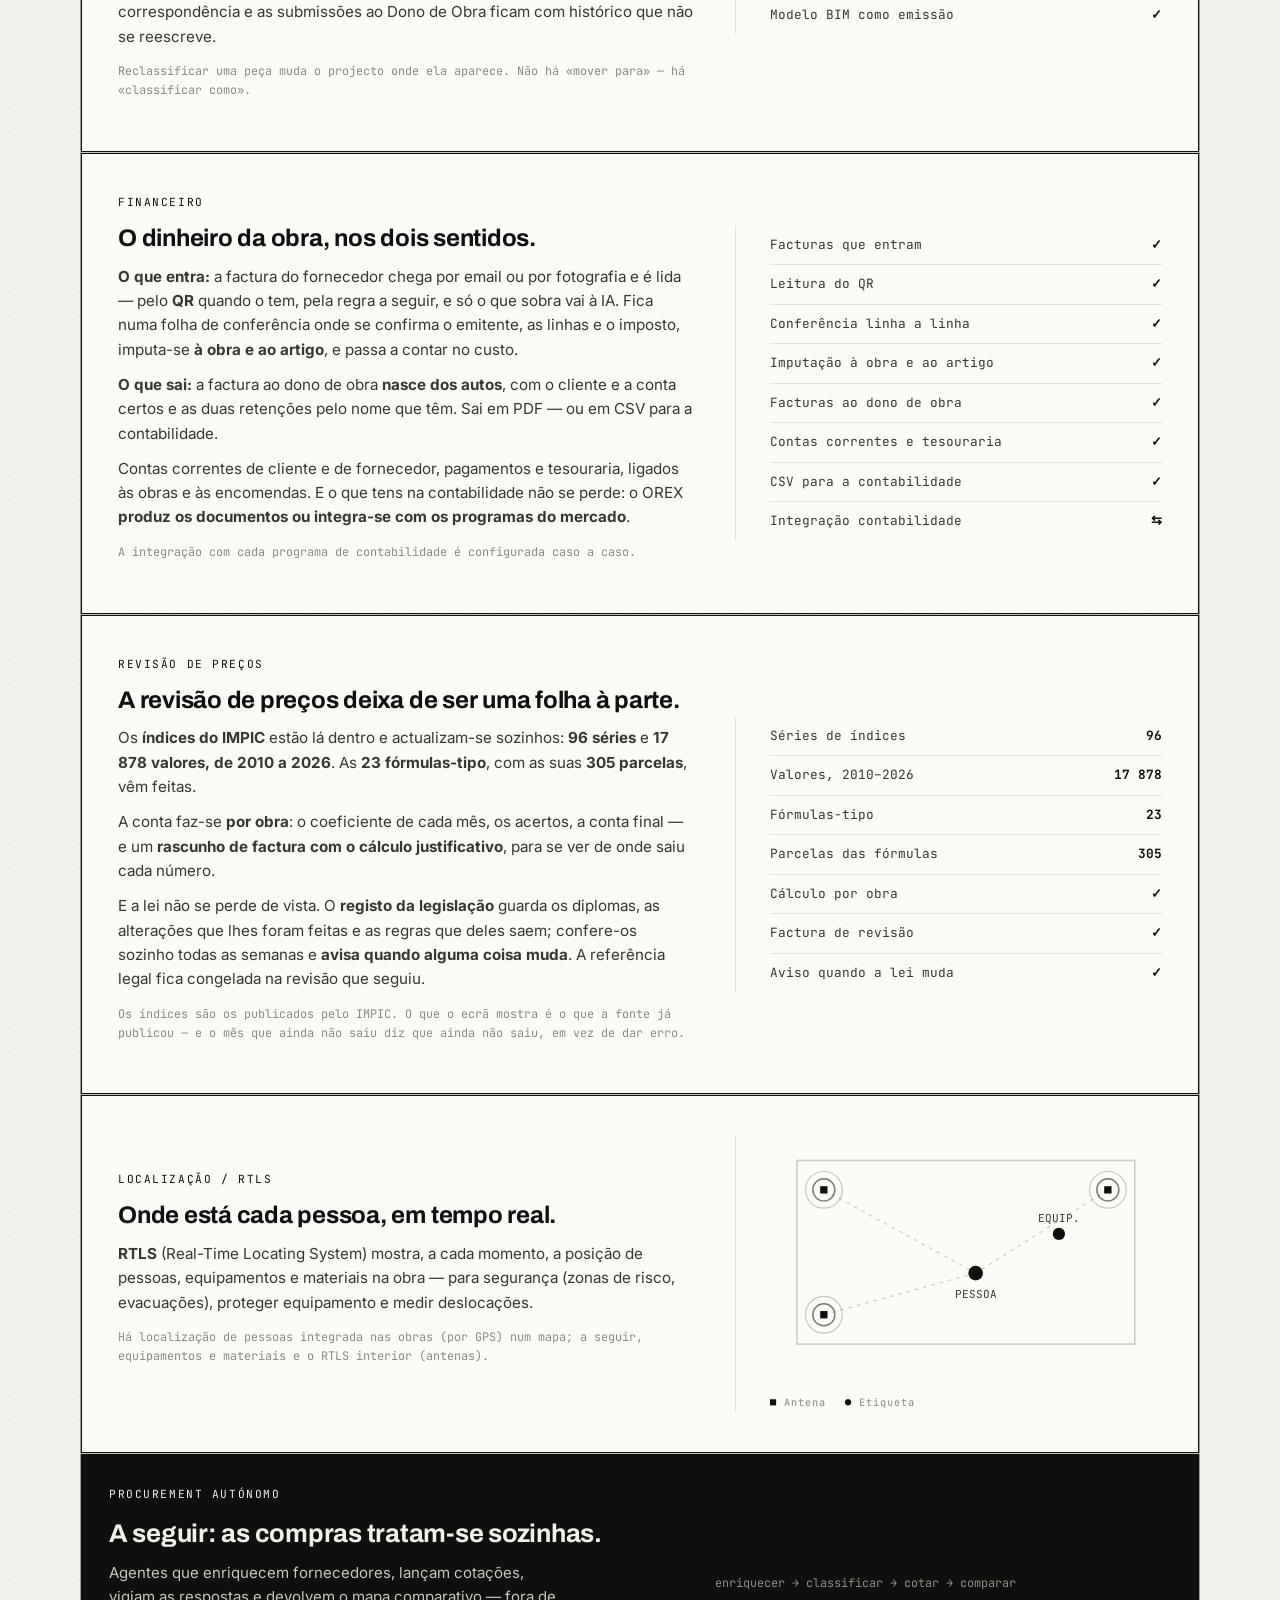
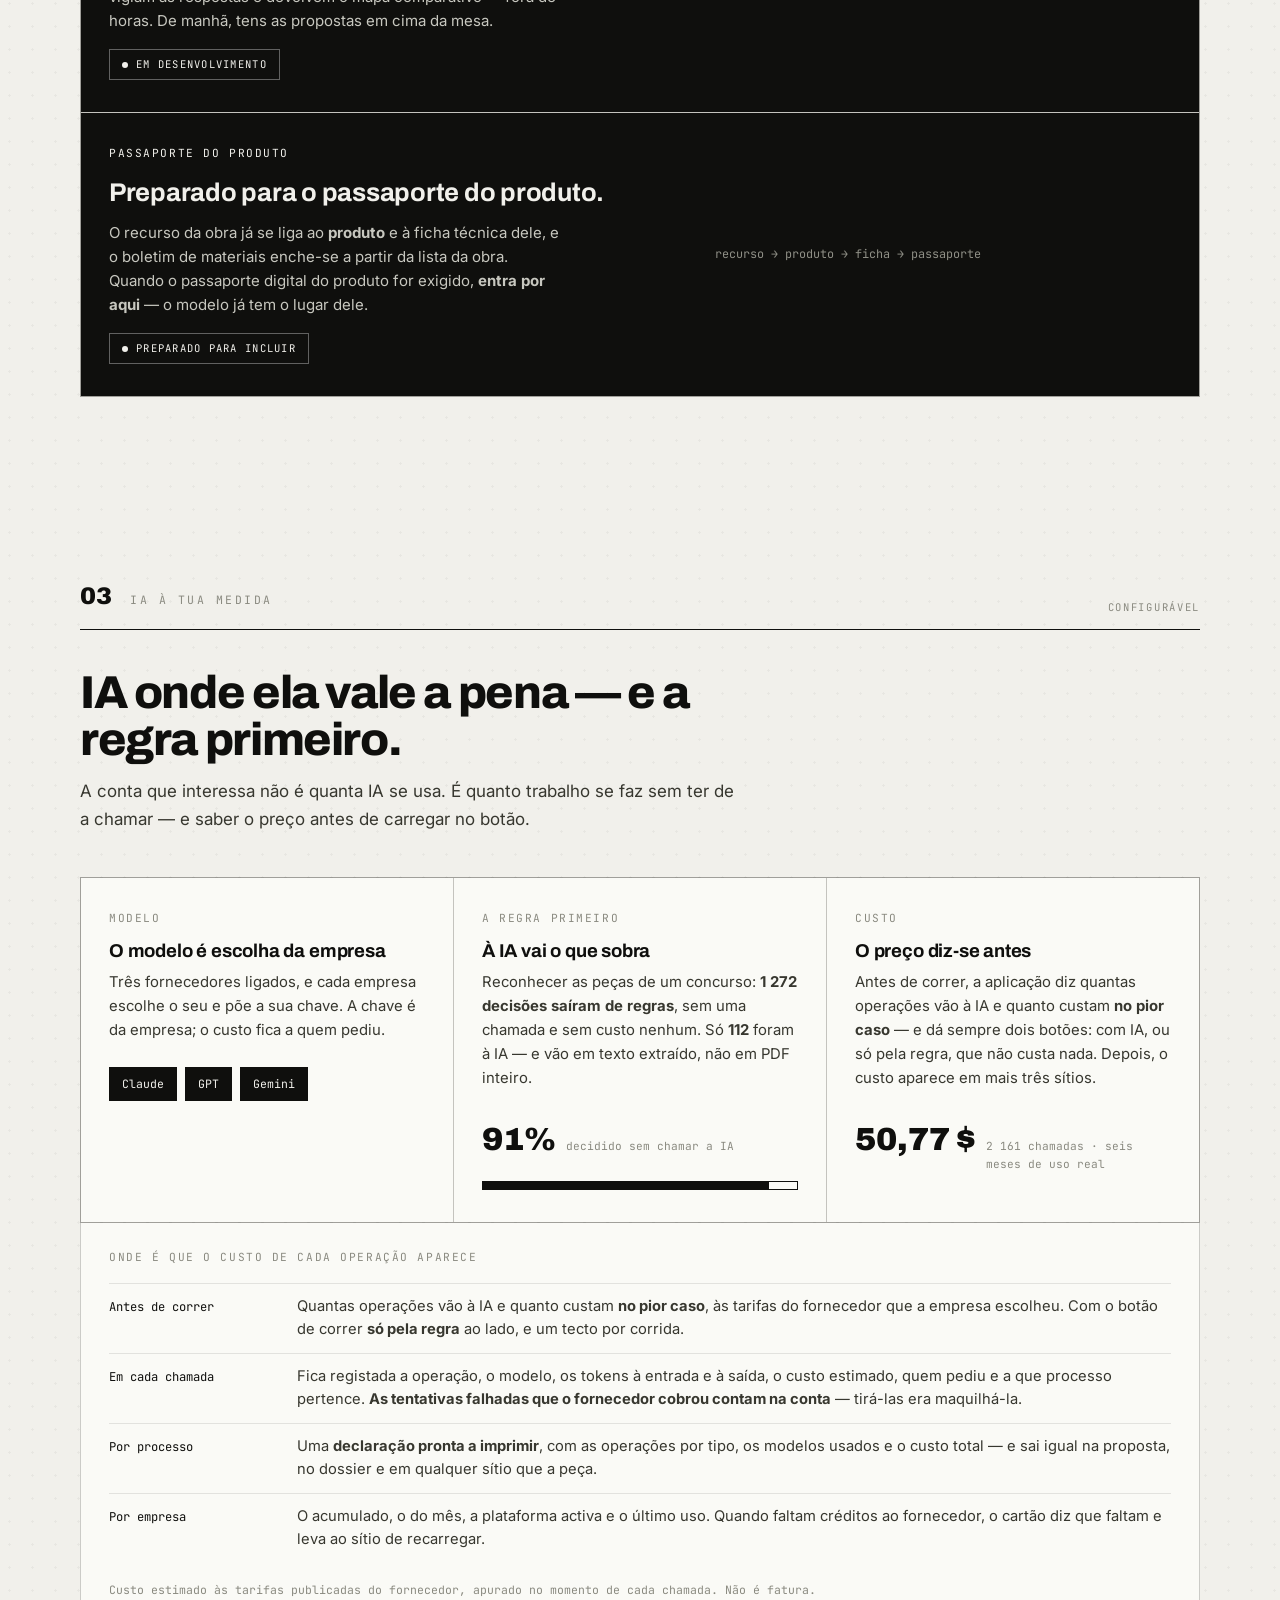
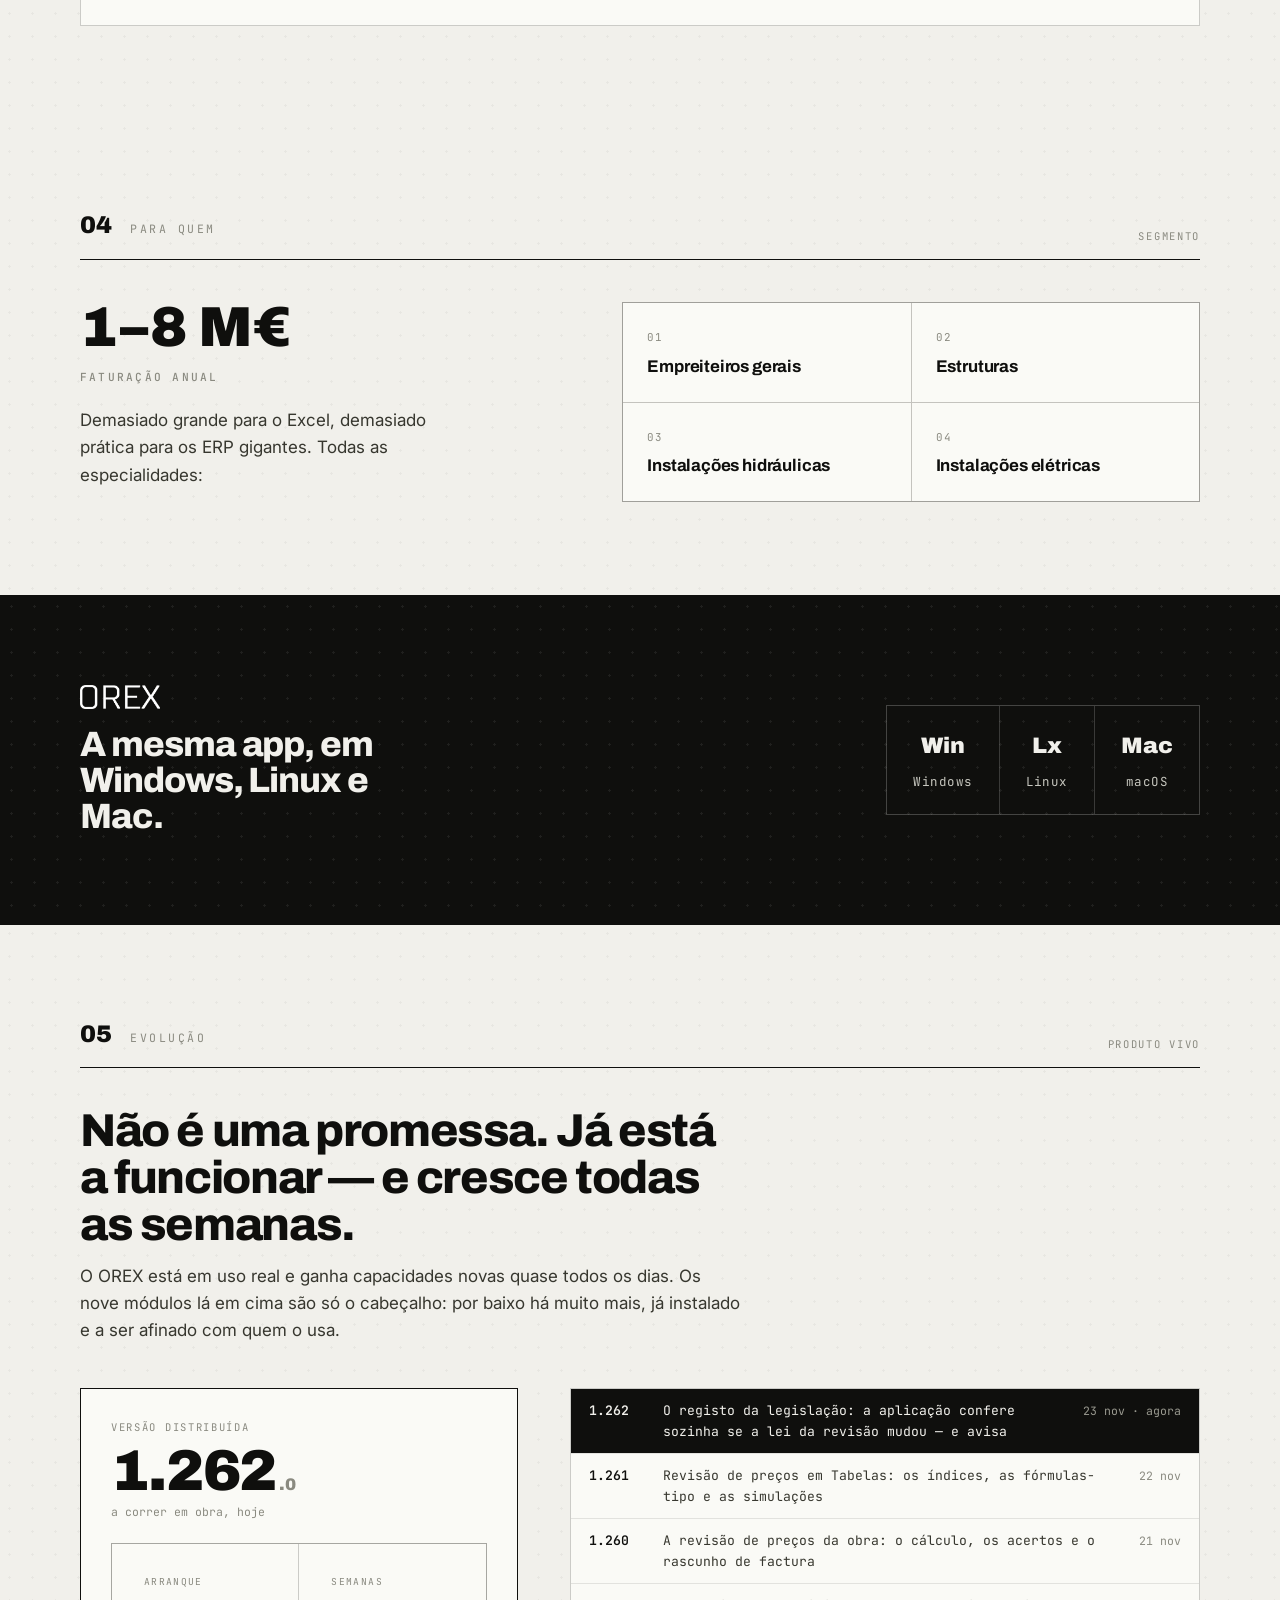
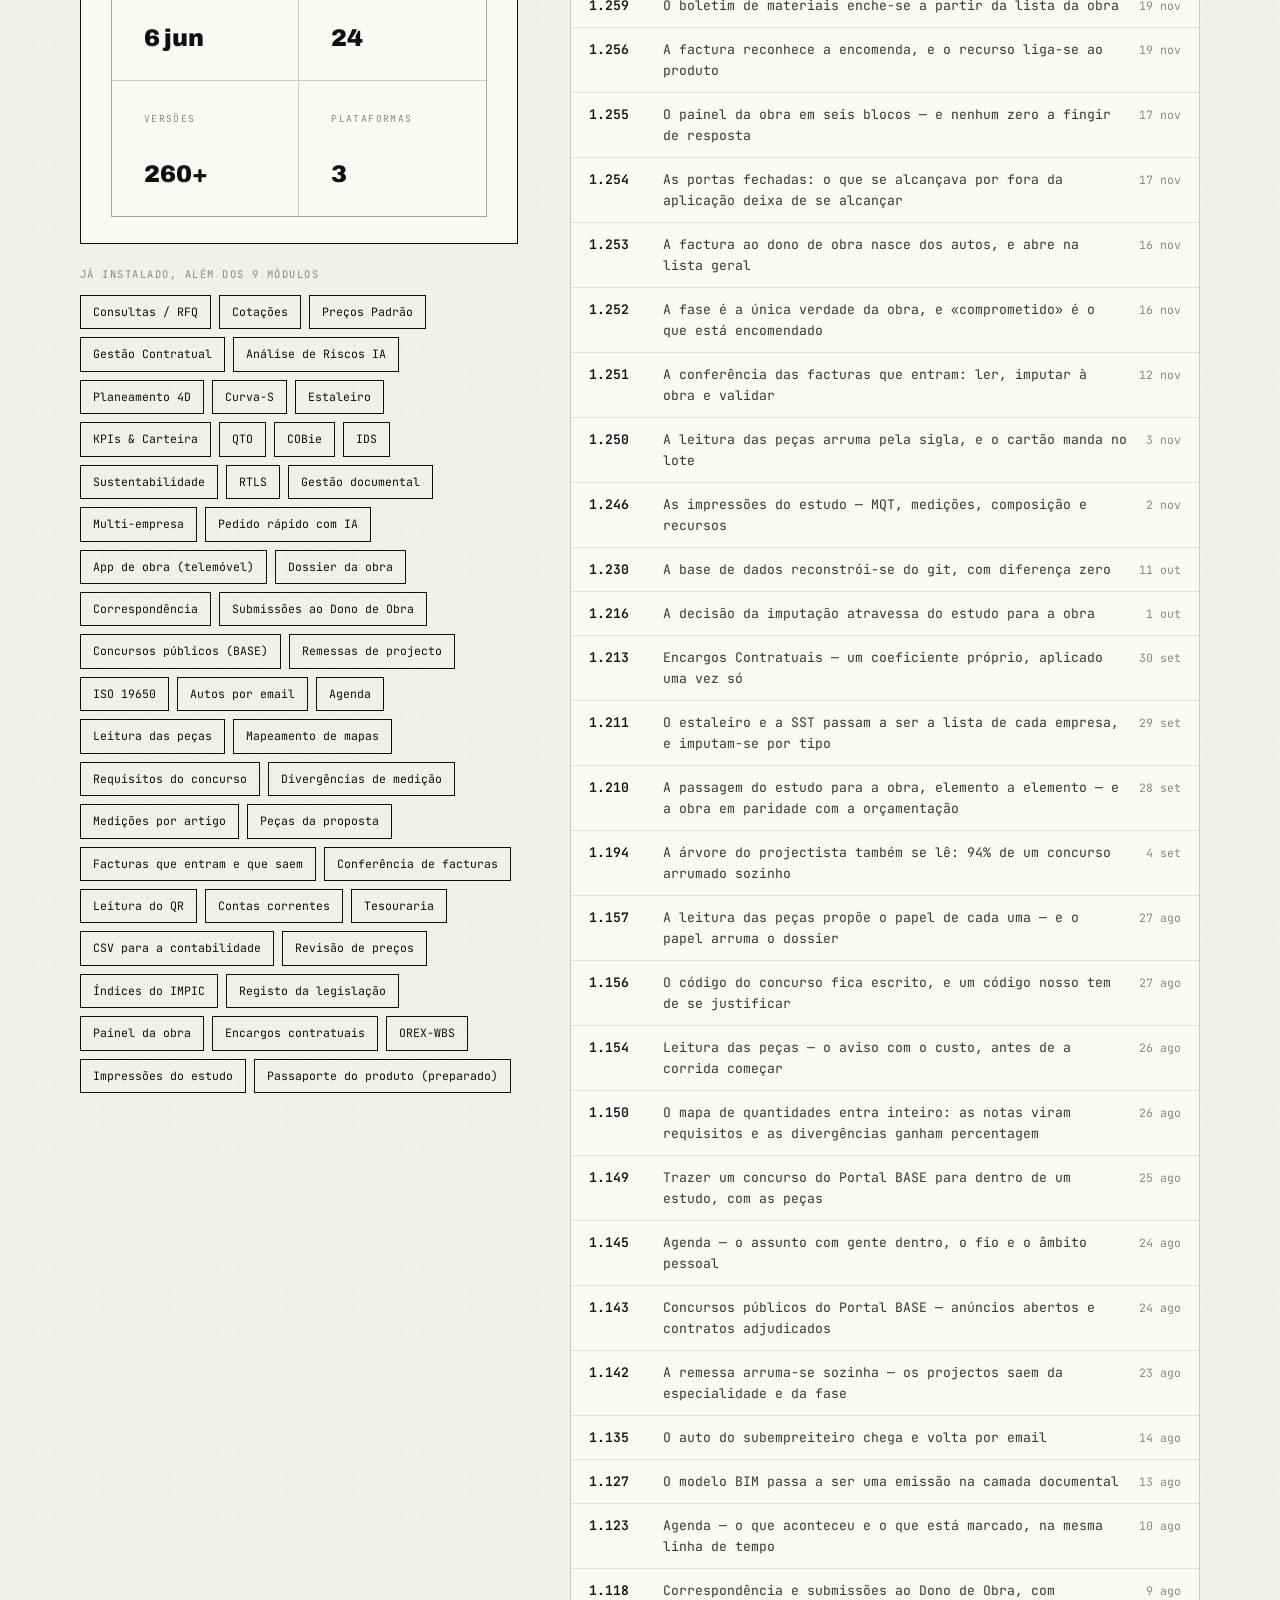
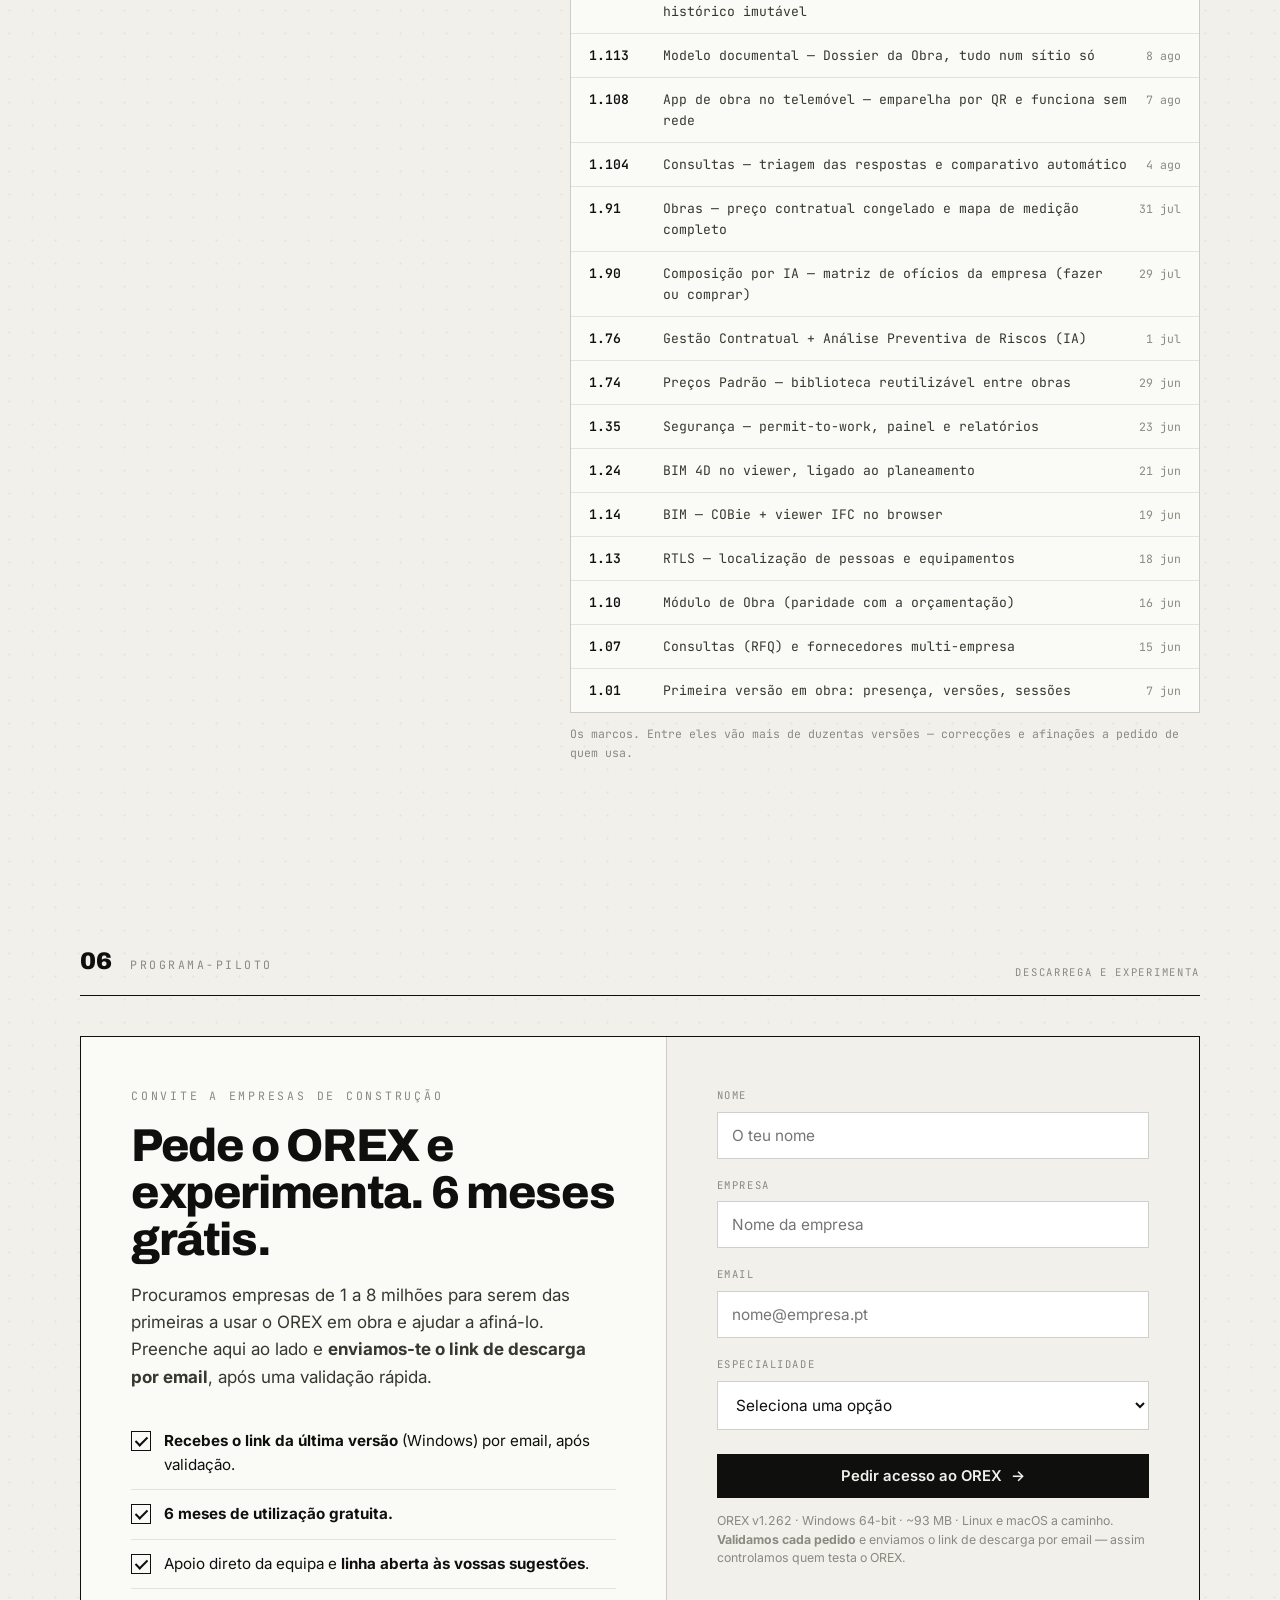
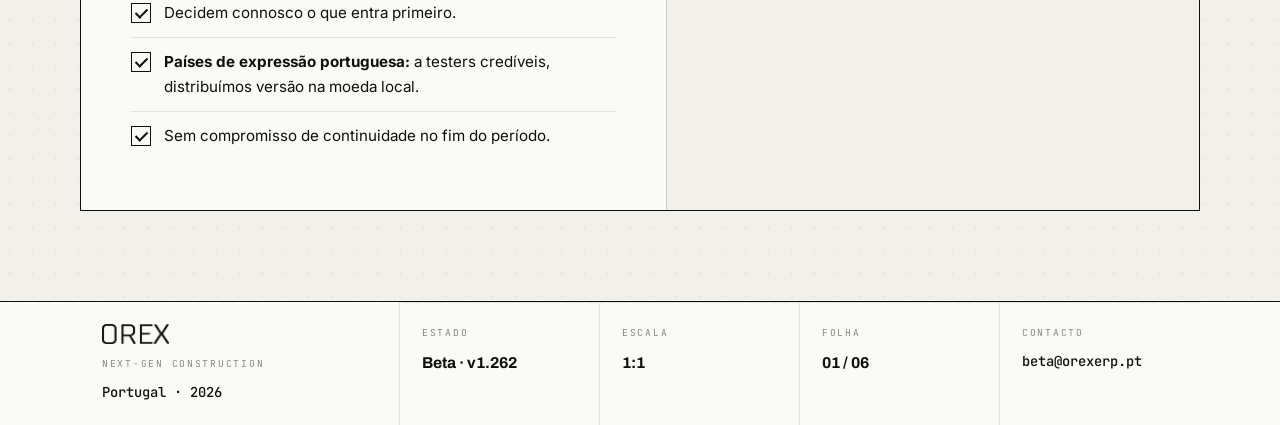
==== commit 8497f71c: "site: o passaporte do produto entra como PREPARADO Ordem dele: «datacheck, fica o passaporte esta pr" ====
--- a/index.html
+++ b/index.html
@@ -705,6 +705,16 @@
         </div>
         <div class="feat">enriquecer &rarr; classificar &rarr; cotar &rarr; comparar</div>
       </div>
+
+      <div class="mod feature">
+        <div>
+          <div class="top"><span class="code">PASSAPORTE DO PRODUTO</span></div>
+          <h3 style="font-size:1.6rem;margin-bottom:13px;">Preparado para o passaporte do produto.</h3>
+          <p>O recurso da obra j&aacute; se liga ao <strong>produto</strong> e &agrave; ficha t&eacute;cnica dele, e o boletim de materiais enche-se a partir da lista da obra. Quando o passaporte digital do produto for exigido, <strong>entra por aqui</strong> &mdash; o modelo j&aacute; tem o lugar dele.</p>
+          <span class="pill"><span class="dot"></span> Preparado para incluir</span>
+        </div>
+        <div class="feat">recurso &rarr; produto &rarr; ficha &rarr; passaporte</div>
+      </div>
     </div>
   </div>
 </section>
@@ -815,6 +825,7 @@
             <span class="chip">Revisão de preços</span><span class="chip">Índices do IMPIC</span><span class="chip">Registo da legislação</span>
             <span class="chip">Painel da obra</span><span class="chip">Encargos contratuais</span><span class="chip">OREX-WBS</span>
             <span class="chip">Impressões do estudo</span>
+            <span class="chip">Passaporte do produto (preparado)</span>
           </div>
         </div>
       </div>
